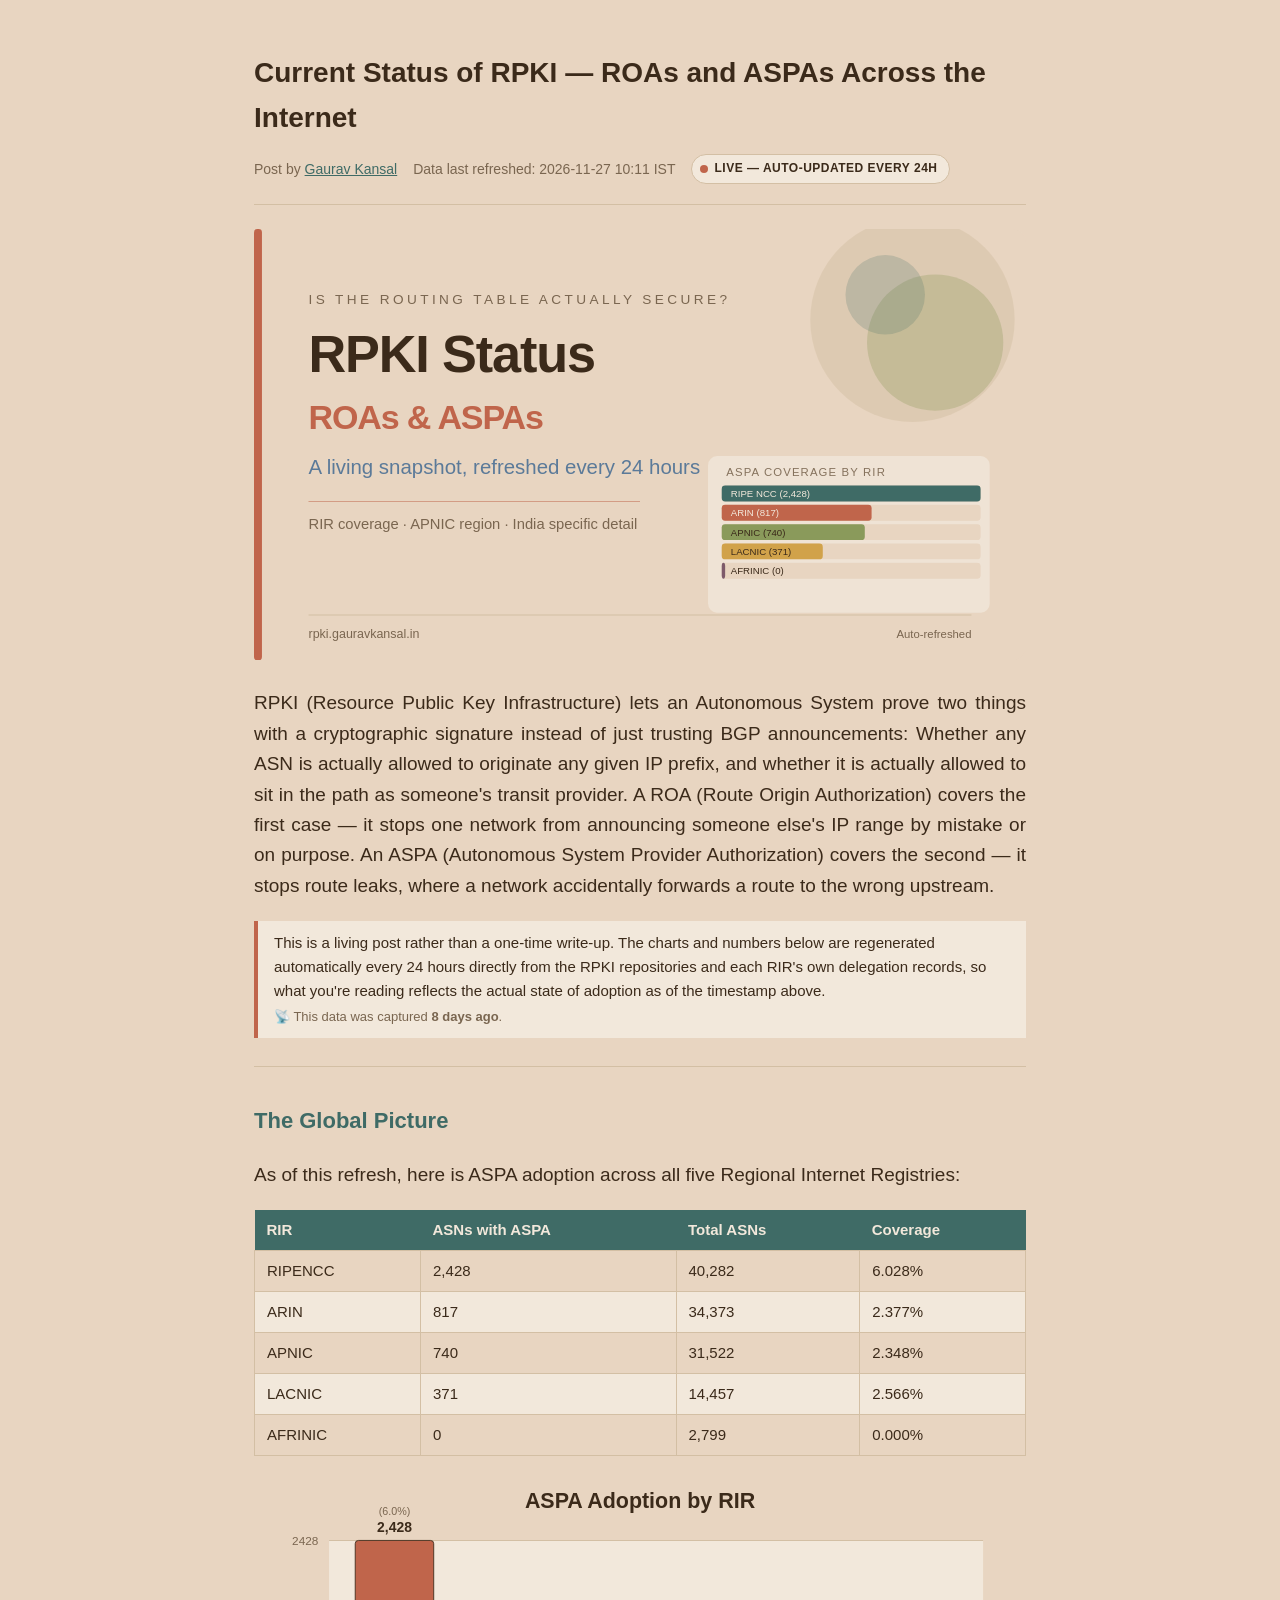
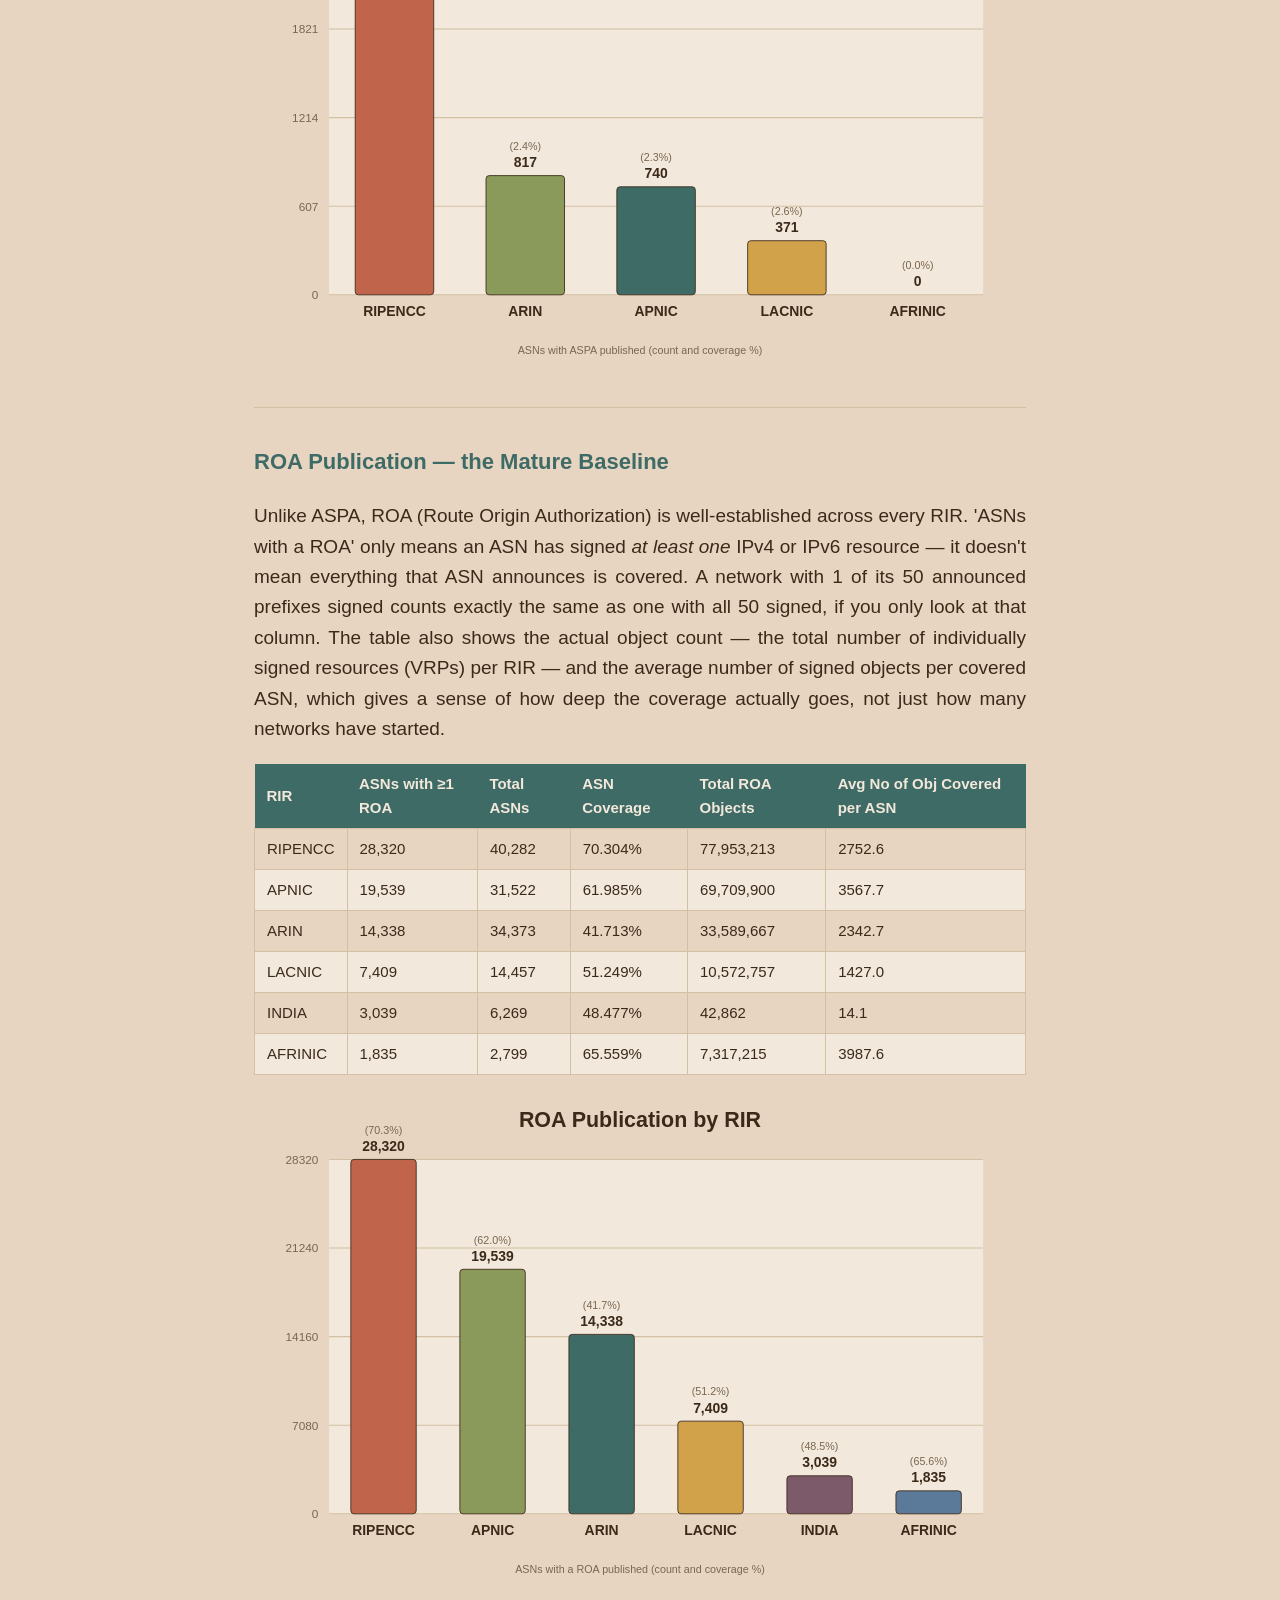
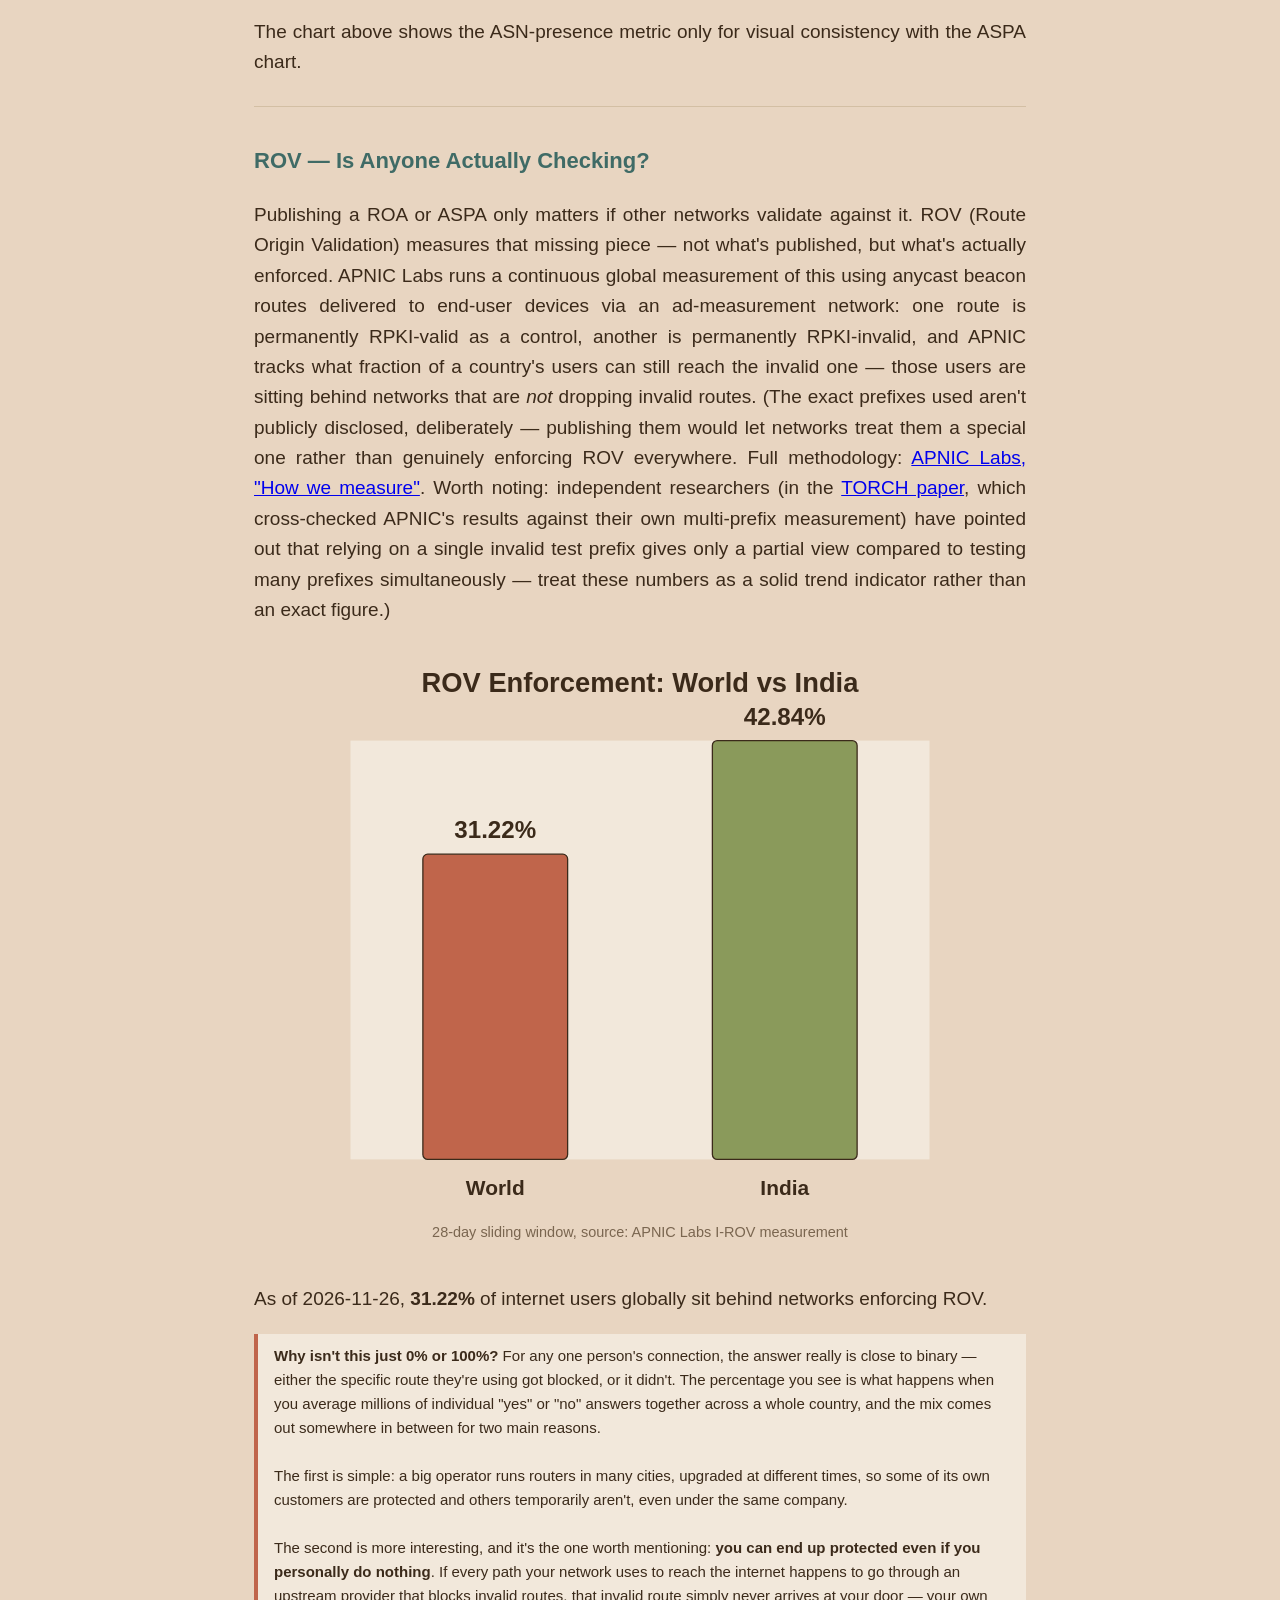
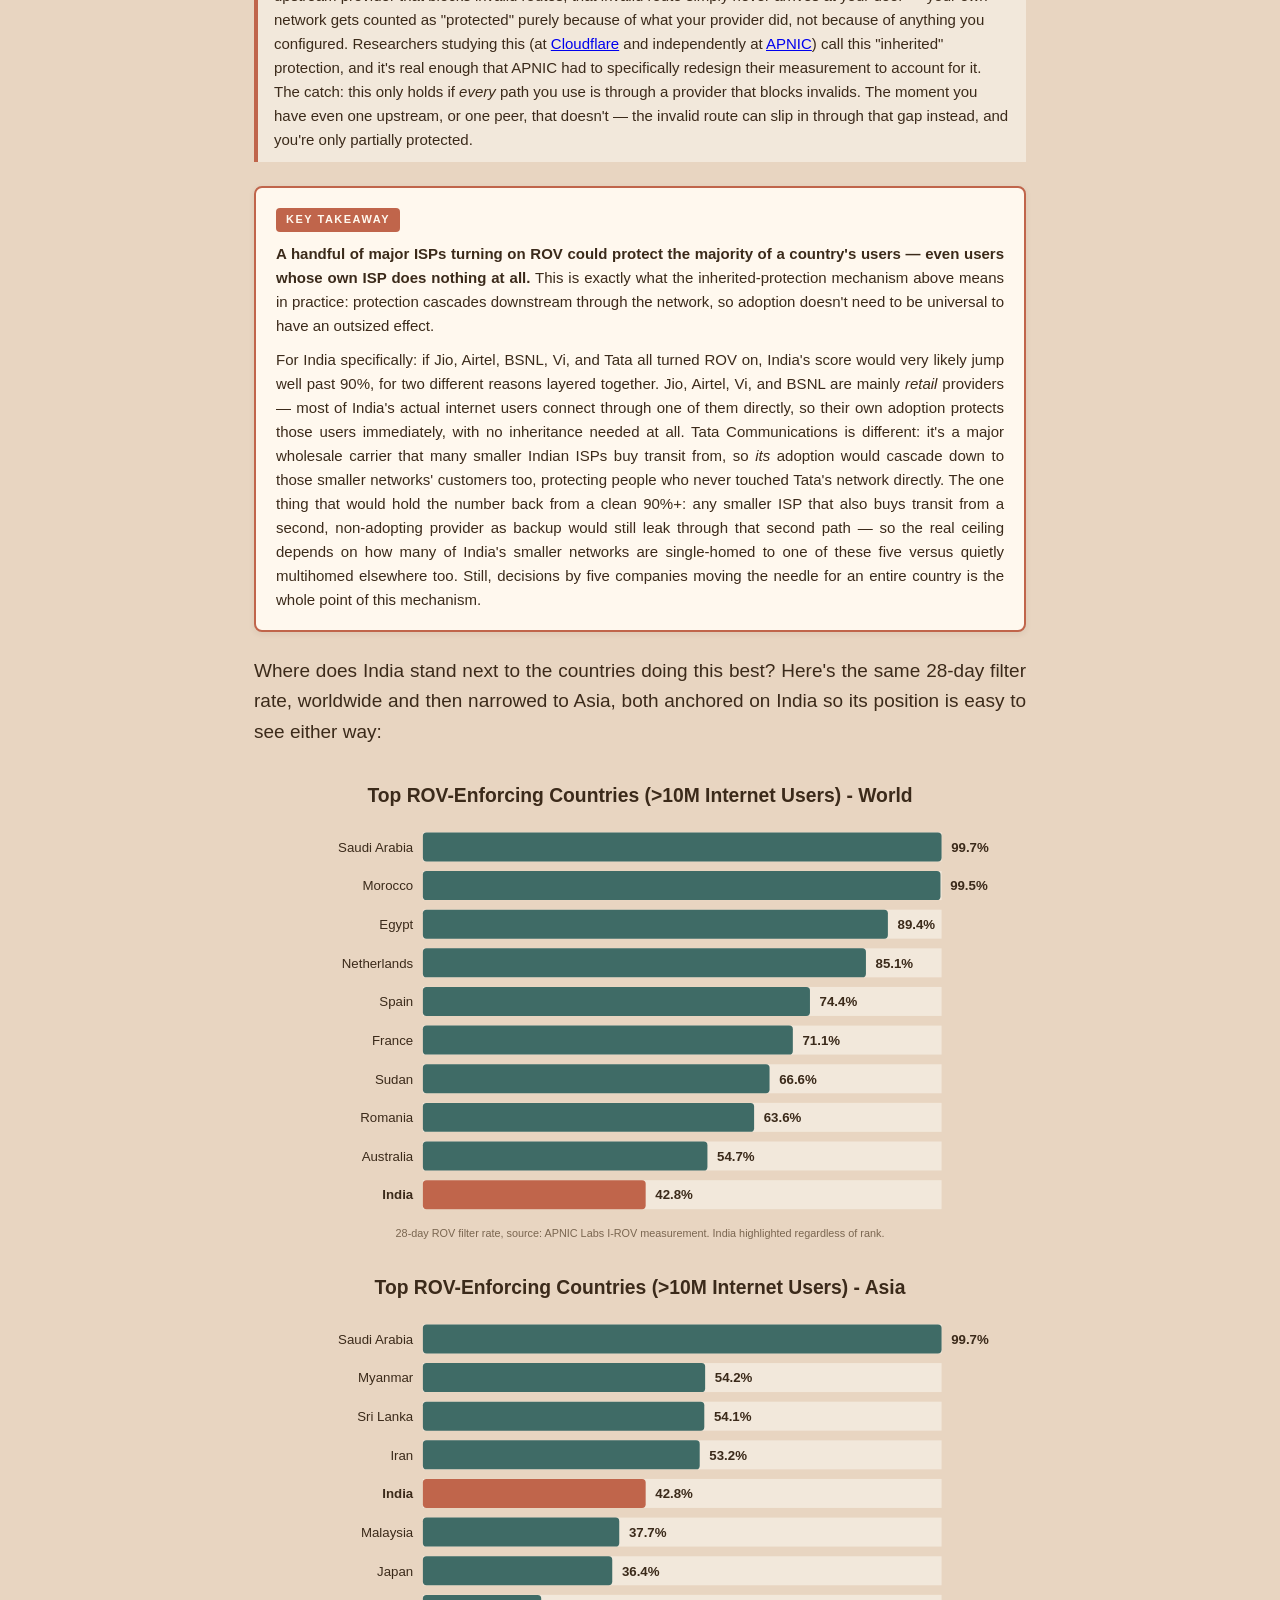
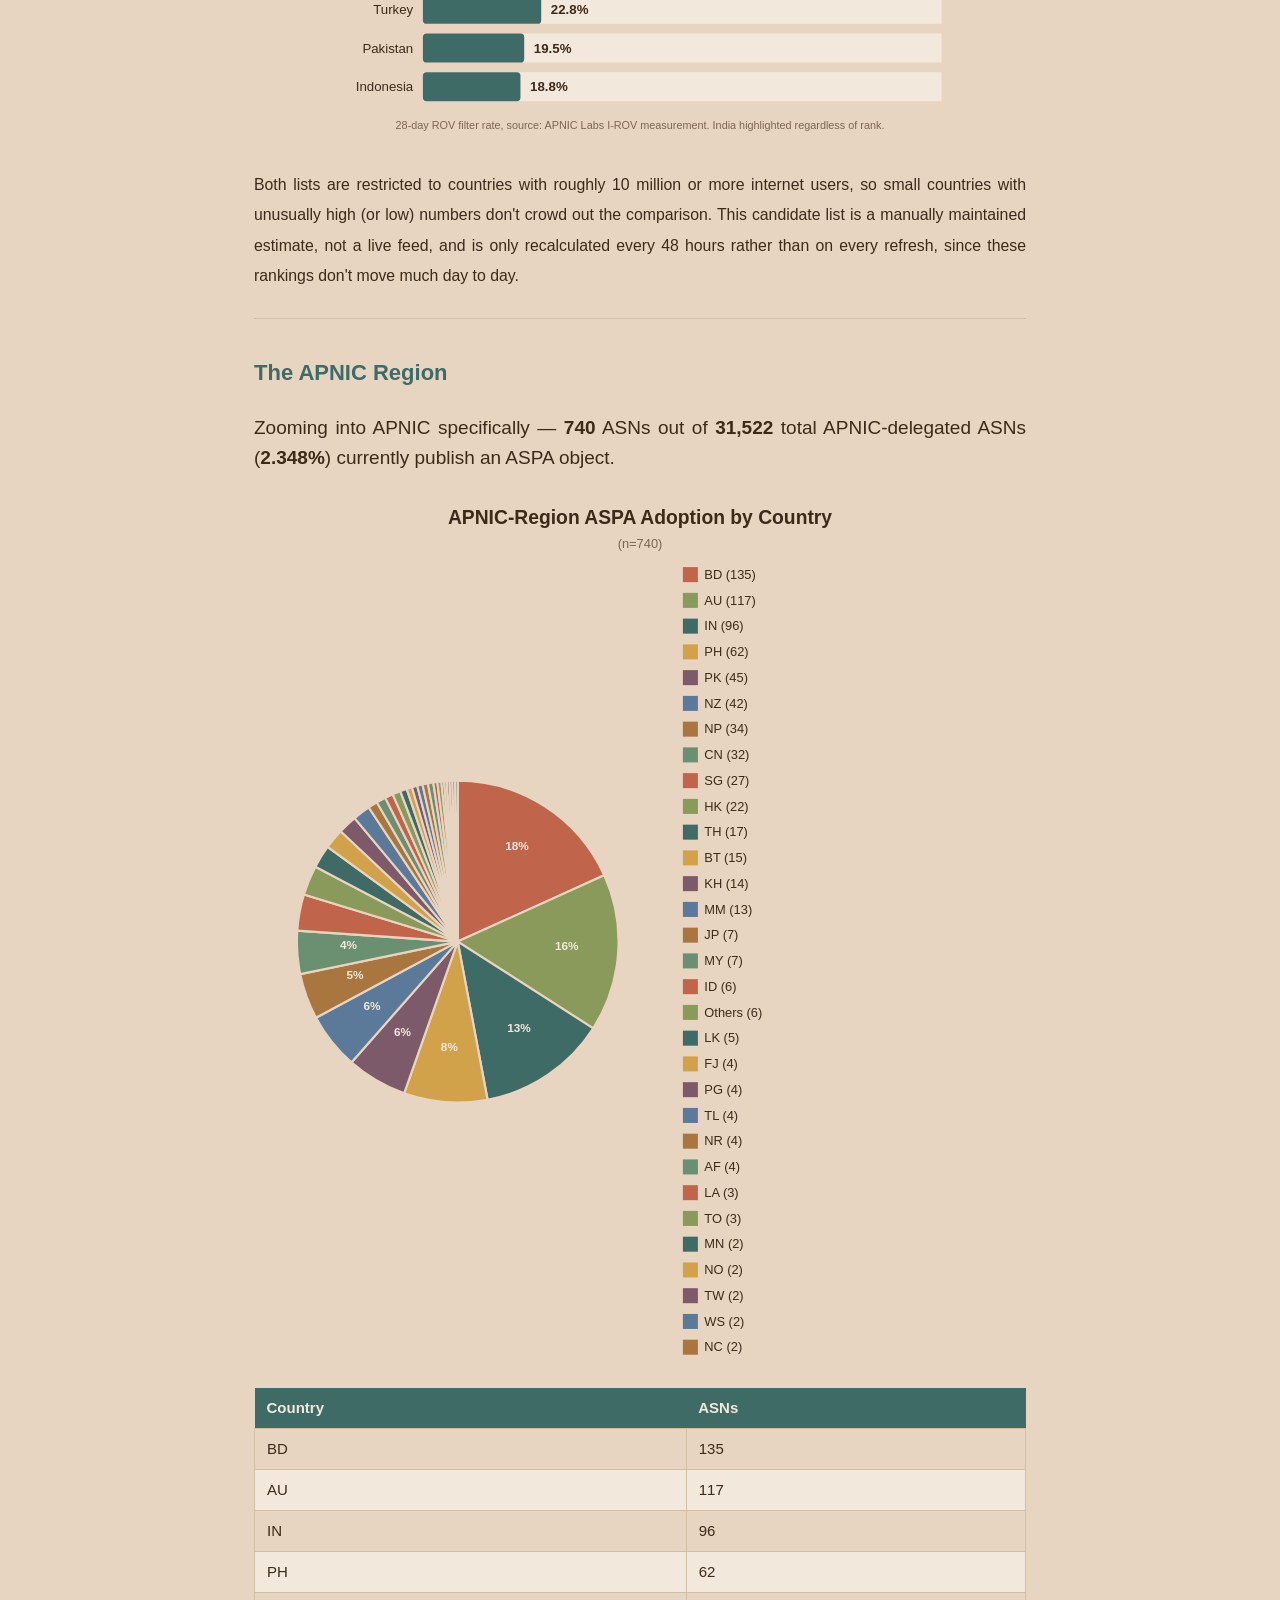
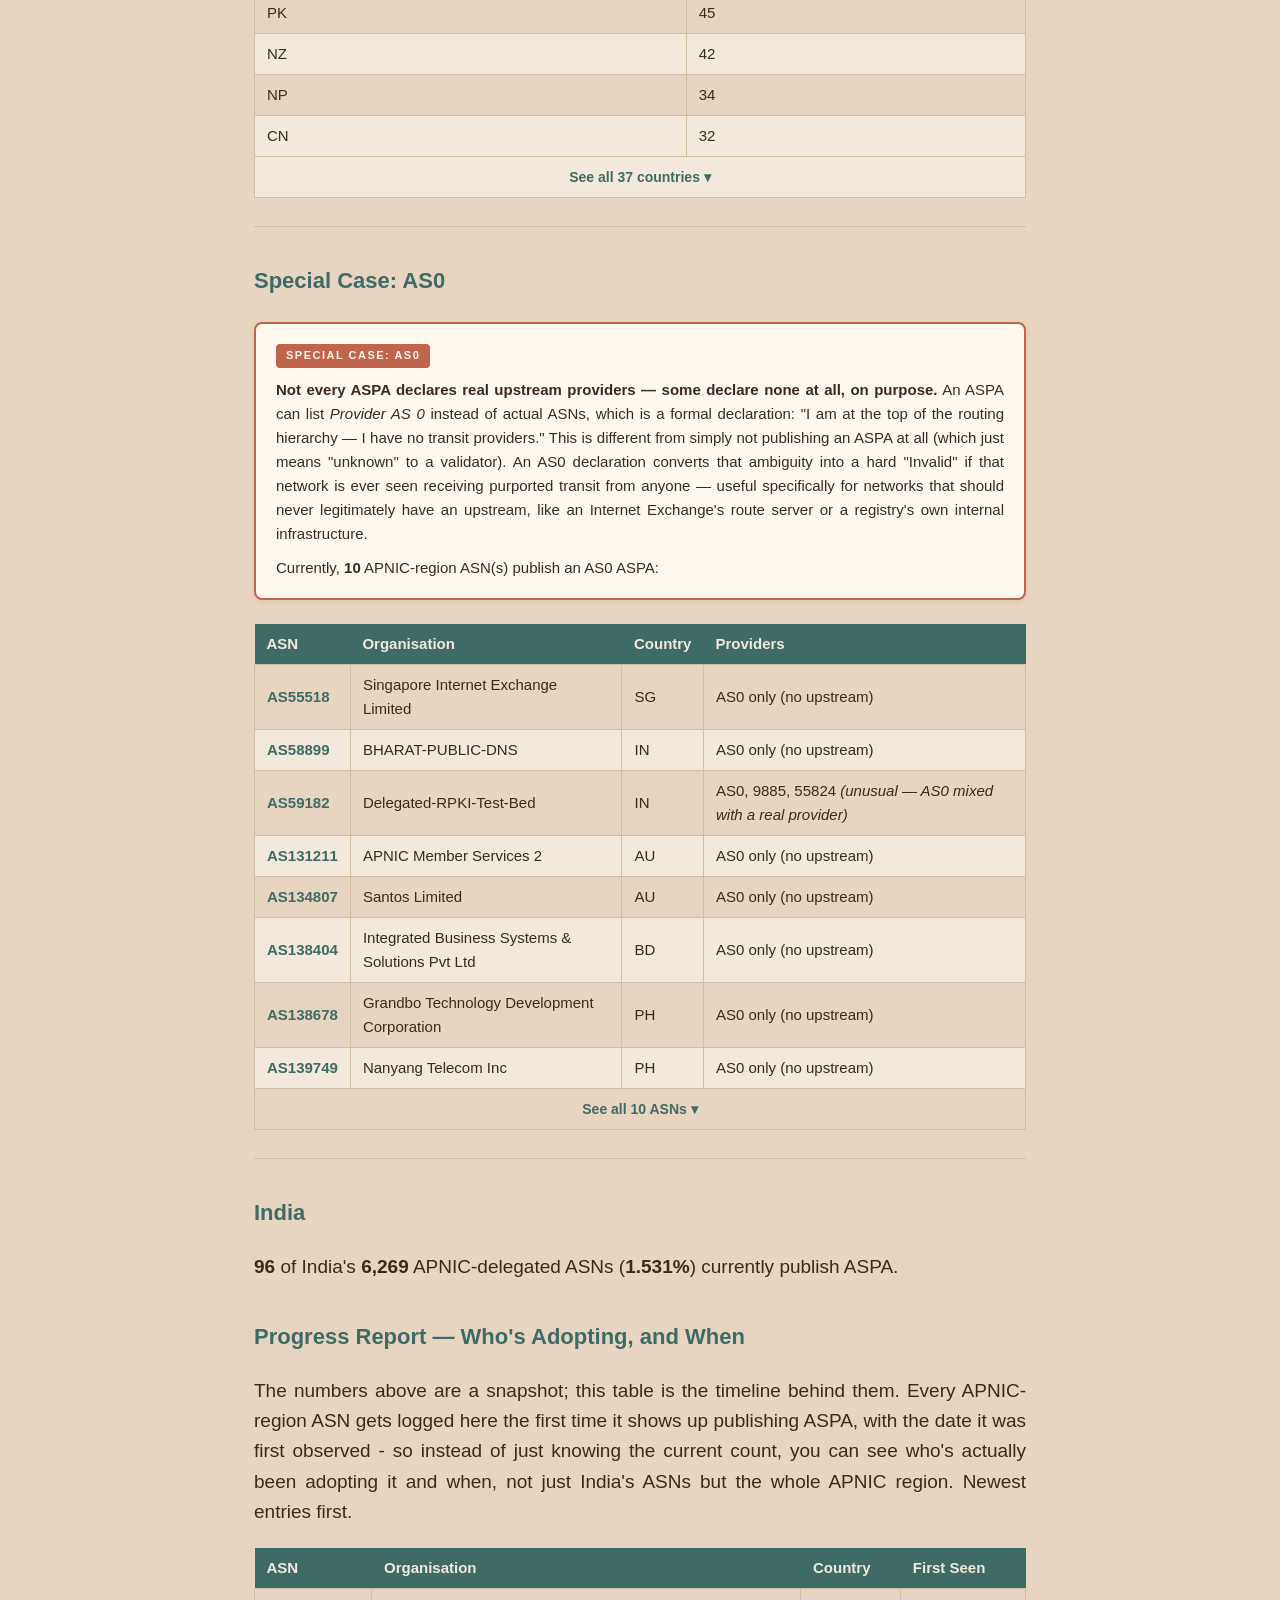
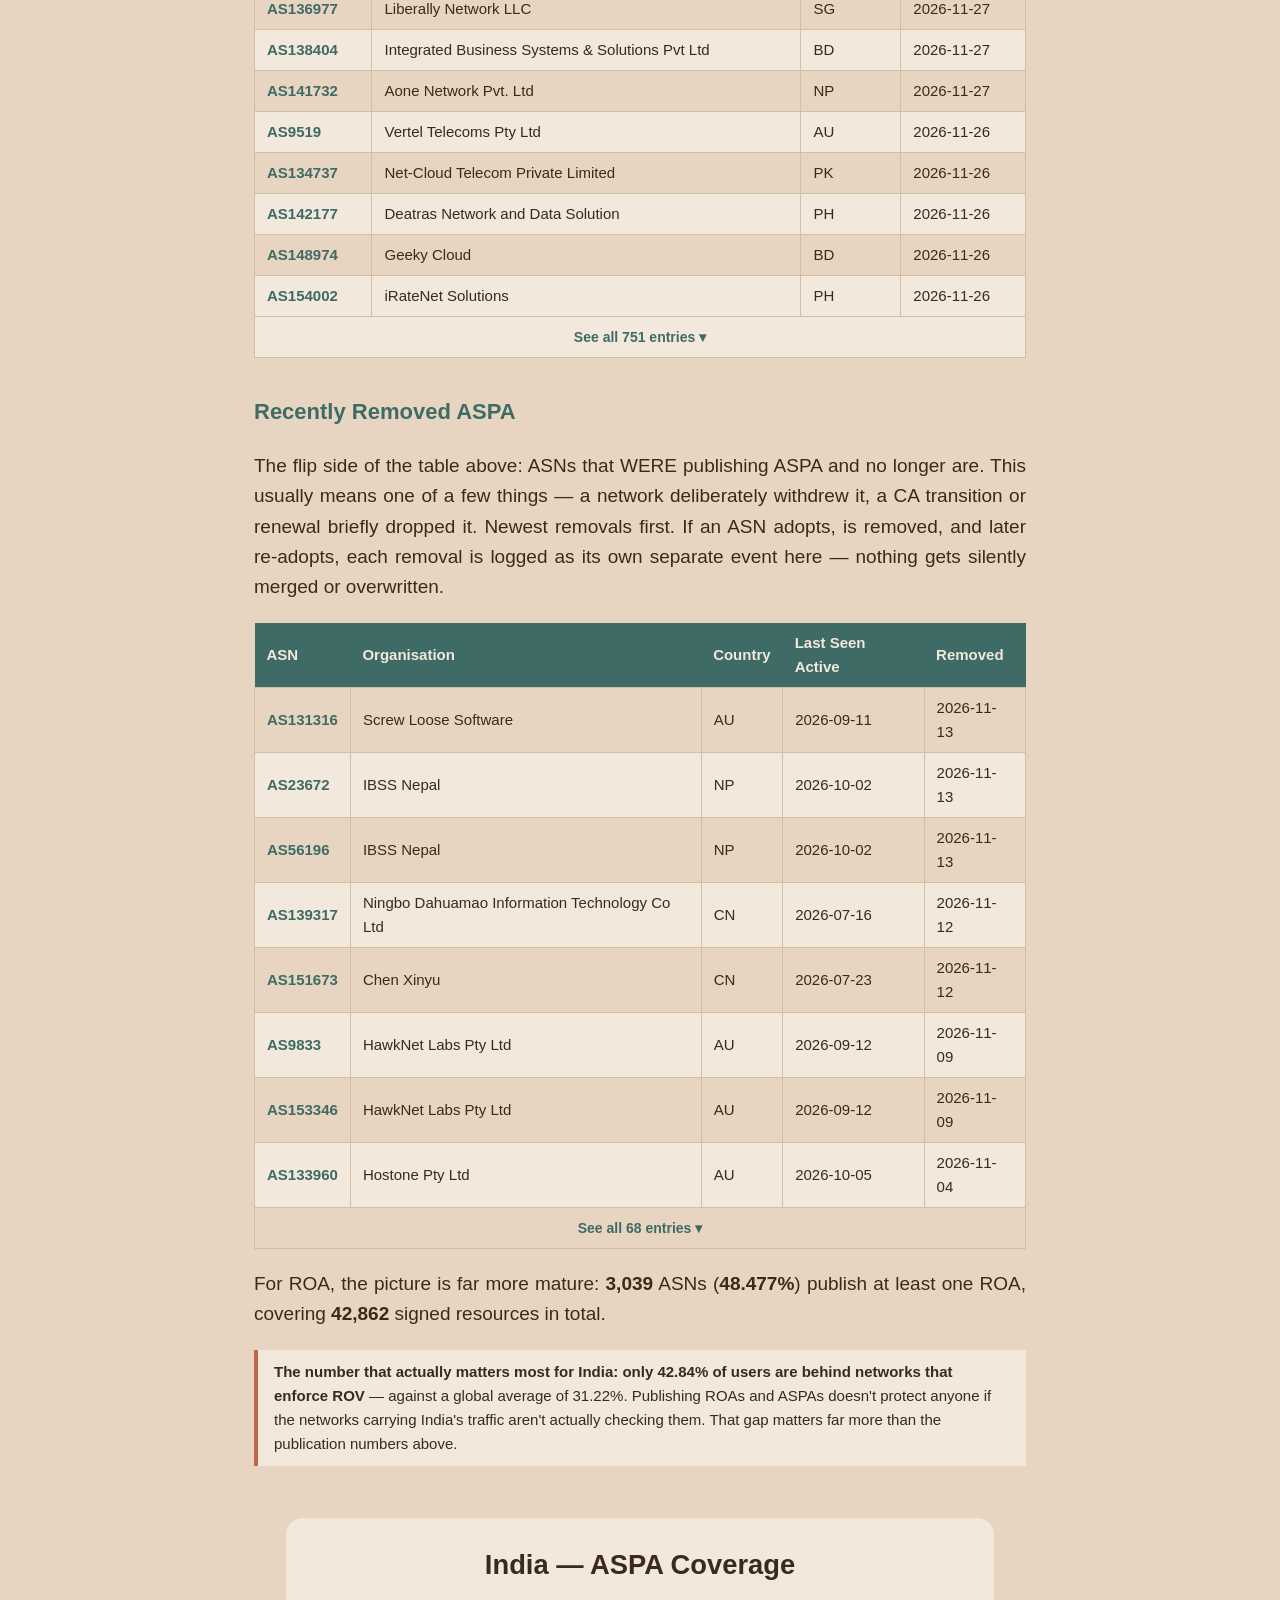
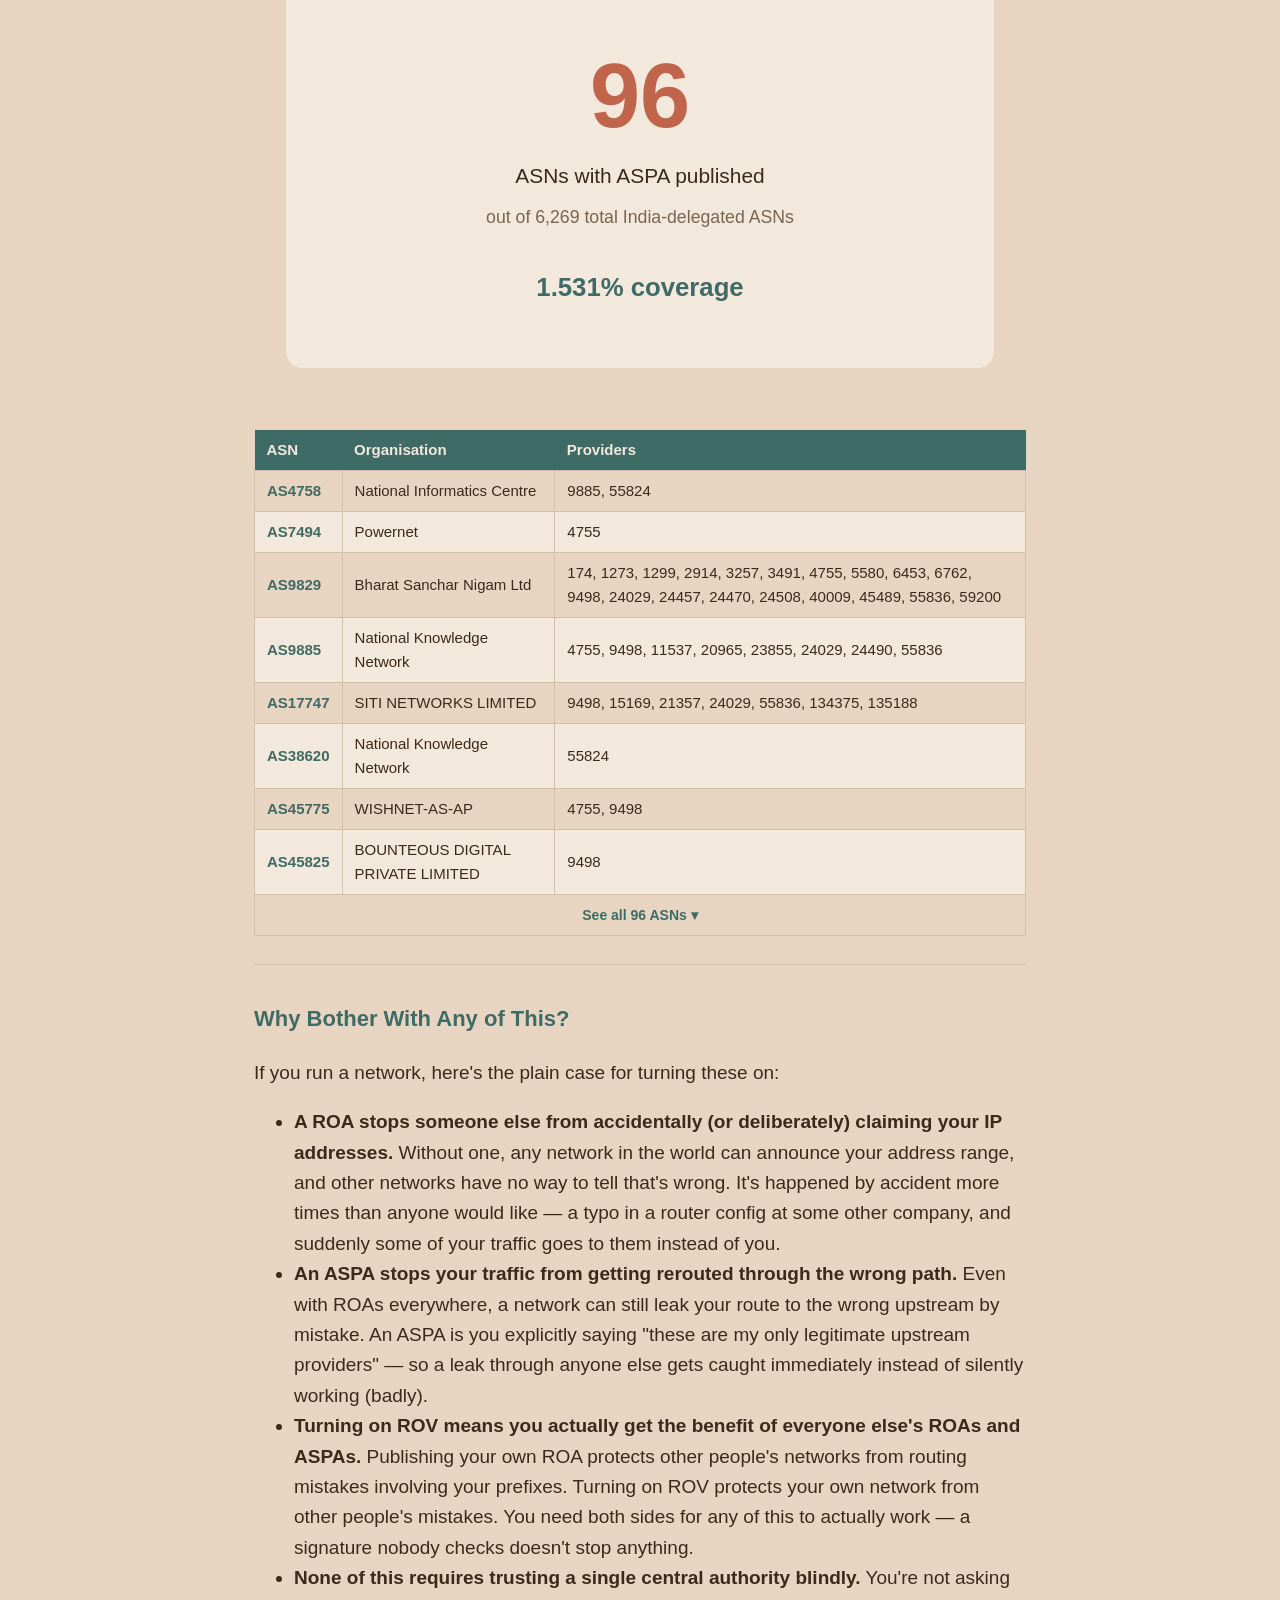
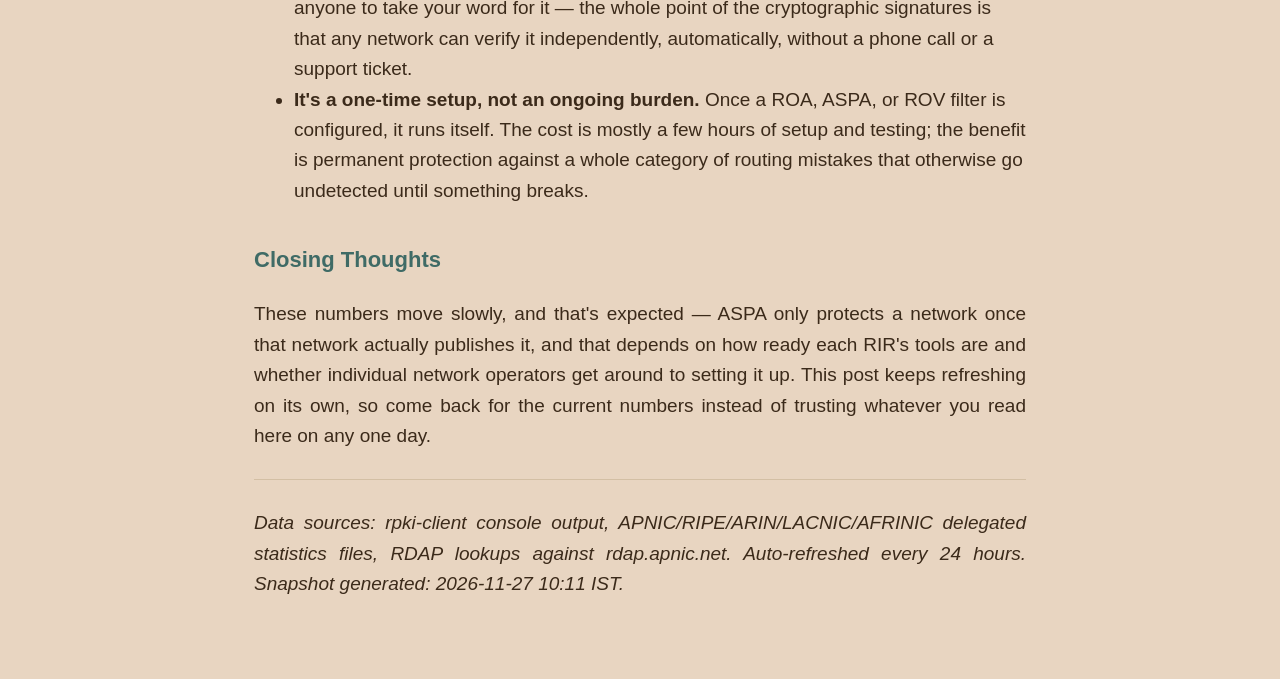
==== RPKI-Live-Stats-standalone.html @ 25ea54f5 "Auto-update RPKI status data - 2026-11-27 11:31 UTC" ====
<!DOCTYPE html>
<html lang="en">
<head>
<!-- Google tag (gtag.js) -->
<script async src="https://www.googletagmanager.com/gtag/js?id=G-V78EBX66N1"></script>
<script>
  window.dataLayer = window.dataLayer || [];
  function gtag(){dataLayer.push(arguments);}
  gtag('js', new Date());
  gtag('config', 'G-V78EBX66N1');
</script>
<!-- Google Tag Manager -->
<script>(function(w,d,s,l,i){w[l]=w[l]||[];w[l].push({'gtm.start':
new Date().getTime(),event:'gtm.js'});var f=d.getElementsByTagName(s)[0],
j=d.createElement(s),dl=l!='dataLayer'?'&l='+l:'';j.async=true;j.src=
'https://www.googletagmanager.com/gtm.js?id='+i+dl;f.parentNode.insertBefore(j,f);
})(window,document,'script','dataLayer','GTM-KKQWN7J6');</script>
<!-- End Google Tag Manager -->
<meta charset="utf-8">
<meta name="viewport" content="width=device-width, initial-scale=1">
<title>Current Status of RPKI — ROAs and ASPAs Across the Internet</title>
<meta property="og:title" content="Current Status of RPKI — ROAs and ASPAs Across the Internet" />
<meta property="og:description" content="Live RPKI stats: ROA/ASPA/ROV adoption across all five RIRs, the APNIC region, and India. Auto-refreshed every 24 hours." />
<meta property="og:image" content="https://rpki.gauravkansal.in/rir_adoption.png" />
<meta property="og:type" content="article" />
<link rel="icon" type="image/svg+xml" href="favicon.svg">
<link rel="alternate icon" type="image/png" href="favicon.png">
<link rel="apple-touch-icon" href="favicon.png">
<link rel="stylesheet" href="standalone.css">
</head>
<body>
<!-- Google Tag Manager (noscript) -->
<noscript><iframe src="https://www.googletagmanager.com/ns.html?id=GTM-KKQWN7J6"
height="0" width="0" style="display:none;visibility:hidden"></iframe></noscript>
<!-- End Google Tag Manager (noscript) -->
<div class="rpki-page">

  <h1>Current Status of RPKI — ROAs and ASPAs Across the Internet</h1>

  <div class="rpki-byline">
    <span>Post by <a href="https://www.gauravkansal.in/index.html" target="_blank" rel="noopener">Gaurav Kansal</a></span>
    <span>Data last refreshed: <!--RPKI:LAST_UPDATED-->2026-11-27 10:11 IST<!--/RPKI:LAST_UPDATED--></span>
    <span class="rpki-live-badge"><span class="rpki-live-dot"></span>LIVE — AUTO-UPDATED EVERY 24H</span>
  </div>

<!--STANDALONE_CONTENT_START-->

<svg viewBox="0 0 680 380" xmlns="http://www.w3.org/2000/svg" role="img">
  <title>Current Status of RPKI — ROAs and ASPAs Across the Internet</title>
  <desc>A warm parchment-themed blog banner showing RPKI adoption status across RIRs, APNIC region, and India.</desc>

  <rect width="680" height="380" fill="#e8d5c1" rx="12"/>
  <rect x="0" y="0" width="7" height="380" fill="#c0654b" rx="3"/>

  <circle cx="580" cy="80"  r="90" fill="#d3bfa4" opacity="0.5"/>
  <circle cx="600" cy="100" r="60" fill="#8a9a5b" opacity="0.3"/>
  <circle cx="556" cy="58"  r="35" fill="#3f6b66" opacity="0.2"/>

  <rect x="400" y="200" width="248" height="138" rx="8" fill="#f2e8db" opacity="0.8"/>

  <text x="48" y="66" font-family="Arial, sans-serif" font-size="12" font-weight="400" fill="#7a6650" letter-spacing="3">
    IS THE ROUTING TABLE ACTUALLY SECURE?
  </text>

  <text x="48" y="126" font-family="Arial, sans-serif" font-size="46" font-weight="700" fill="#3b2a1a" letter-spacing="-1">
    RPKI Status
  </text>
  <text x="48" y="176" font-family="Arial, sans-serif" font-size="30" font-weight="700" fill="#c0654b" letter-spacing="-1">
    ROAs &amp; ASPAs
  </text>

  <text x="48" y="216" font-family="Arial, sans-serif" font-size="18" font-weight="400" fill="#5b7a99">
    A living snapshot, refreshed every 24 hours
  </text>

  <line x1="48" y1="240" x2="340" y2="240" stroke="#c0654b" stroke-width="1" opacity="0.5"/>

  <text x="48" y="264" font-family="Arial, sans-serif" font-size="13" fill="#7a6650">
    RIR coverage · APNIC region · India specific detail
  </text>

  <text x="416" y="218" font-family="Arial, sans-serif" font-size="10" fill="#7a6650" letter-spacing="1" opacity="0.9">
    ASPA COVERAGE BY RIR
  </text>

  <!-- Bars are sorted by actual current ASPA count every run (RANK1 =
       highest), not tied to a fixed RIR identity - this is what lets the
       banner stay correct if rankings ever shift, instead of silently
       going stale like an earlier version did. Widths are sqrt-scaled so
       smaller RIRs stay visible rather than a linear scale flattening
       them to invisible slivers. This is still a decorative summary, not
       the data chart - see rir_adoption.svg below for exact figures.
       Widths are set via JS on load (see hidden data + script right after
       the closing </svg> tag) rather than inline in the width= attribute,
       since HTML comment markers don't work inside attribute values. -->
  <rect x="412" y="226" width="228" height="14" rx="3" fill="#e8d5c1"/>
  <rect id="rpki-rank1-bar" x="412" y="226" width="0" height="14" rx="3" fill="#3f6b66"/>
  <text x="420" y="236" font-family="Arial, sans-serif" font-size="8.5" fill="#f2e8db"><!--RPKI:RANK1_LABEL-->RIPE NCC<!--/RPKI:RANK1_LABEL--> (<!--RPKI:RANK1_COUNT-->2,428<!--/RPKI:RANK1_COUNT-->)</text>

  <rect x="412" y="243" width="228" height="14" rx="3" fill="#e8d5c1"/>
  <rect id="rpki-rank2-bar" x="412" y="243" width="0" height="14" rx="3" fill="#c0654b"/>
  <text x="420" y="253" font-family="Arial, sans-serif" font-size="8.5" fill="#f2e8db"><!--RPKI:RANK2_LABEL-->ARIN<!--/RPKI:RANK2_LABEL--> (<!--RPKI:RANK2_COUNT-->817<!--/RPKI:RANK2_COUNT-->)</text>

  <rect x="412" y="260" width="228" height="14" rx="3" fill="#e8d5c1"/>
  <rect id="rpki-rank3-bar" x="412" y="260" width="0" height="14" rx="3" fill="#8a9a5b"/>
  <text x="420" y="270" font-family="Arial, sans-serif" font-size="8.5" fill="#3b2a1a"><!--RPKI:RANK3_LABEL-->APNIC<!--/RPKI:RANK3_LABEL--> (<!--RPKI:RANK3_COUNT-->740<!--/RPKI:RANK3_COUNT-->)</text>

  <rect x="412" y="277" width="228" height="14" rx="3" fill="#e8d5c1"/>
  <rect id="rpki-rank4-bar" x="412" y="277" width="0" height="14" rx="3" fill="#d1a24a"/>
  <text x="420" y="287" font-family="Arial, sans-serif" font-size="8.5" fill="#3b2a1a"><!--RPKI:RANK4_LABEL-->LACNIC<!--/RPKI:RANK4_LABEL--> (<!--RPKI:RANK4_COUNT-->371<!--/RPKI:RANK4_COUNT-->)</text>

  <rect x="412" y="294" width="228" height="14" rx="3" fill="#e8d5c1"/>
  <rect id="rpki-rank5-bar" x="412" y="294" width="0" height="14" rx="3" fill="#7d5a6a"/>
  <text x="420" y="304" font-family="Arial, sans-serif" font-size="8.5" fill="#3b2a1a"><!--RPKI:RANK5_LABEL-->AFRINIC<!--/RPKI:RANK5_LABEL--> (<!--RPKI:RANK5_COUNT-->0<!--/RPKI:RANK5_COUNT-->)</text>

  <line x1="48" y1="340" x2="632" y2="340" stroke="#d3bfa4" stroke-width="1"/>
  <text x="48" y="360" font-family="Arial, sans-serif" font-size="11" fill="#7a6650">rpki.gauravkansal.in</text>
  <text x="632" y="360" font-family="Arial, sans-serif" font-size="10" fill="#7a6650" text-anchor="end">Auto-refreshed</text>
</svg>

<div style="display:none">
  <span id="rpki-rank1-width"><!--RPKI:RANK1_WIDTH-->228<!--/RPKI:RANK1_WIDTH--></span>
  <span id="rpki-rank2-width"><!--RPKI:RANK2_WIDTH-->132<!--/RPKI:RANK2_WIDTH--></span>
  <span id="rpki-rank3-width"><!--RPKI:RANK3_WIDTH-->126<!--/RPKI:RANK3_WIDTH--></span>
  <span id="rpki-rank4-width"><!--RPKI:RANK4_WIDTH-->89<!--/RPKI:RANK4_WIDTH--></span>
  <span id="rpki-rank5-width"><!--RPKI:RANK5_WIDTH-->3<!--/RPKI:RANK5_WIDTH--></span>
</div>
<script>
// SVG attribute values can't contain HTML comment markers (they'd render
// as literal text, breaking the attribute) - so the actual widths live in
// hidden text nodes above instead, and get applied here on load.
(function() {
  for (var i = 1; i <= 5; i++) {
    var widthEl = document.getElementById('rpki-rank' + i + '-width');
    var barEl = document.getElementById('rpki-rank' + i + '-bar');
    if (widthEl && barEl) {
      barEl.setAttribute('width', widthEl.textContent.trim());
    }
  }
})();
</script>

<p align="justify">
RPKI (Resource Public Key Infrastructure) lets an Autonomous System prove two things
with a cryptographic signature instead of just trusting BGP announcements: Whether any ASN is
actually allowed to originate any given IP prefix, and whether it is actually allowed to sit
in the path as someone's transit provider. A ROA (Route Origin Authorization) covers the
first case — it stops one network from announcing someone else's IP range by mistake or
on purpose. An ASPA (Autonomous System Provider Authorization) covers the second — it
stops route leaks, where a network accidentally forwards a route to the wrong upstream.
</p>

<div class="rpki-refresh-note">
This is a living post rather than a one-time write-up. The charts and numbers below are
regenerated automatically every 24 hours directly from the RPKI repositories and each RIR's
own delegation records, so what you're reading reflects the actual state of adoption as of
the timestamp above.
<div class="rpki-freshness">📡 This data was captured
<strong id="rpki-live-age"><!--RPKI:DATA_AGE_HOURS-->1.3 hours<!--/RPKI:DATA_AGE_HOURS--> ago (at last check)</strong>.
<span id="rpki-epoch-data" style="display:none"><!--RPKI:RPKI_EPOCH_MS-->1795754466000<!--/RPKI:RPKI_EPOCH_MS--></span>
</div>
<script>
(function() {
  var ageEl = document.getElementById('rpki-live-age');
  var epochEl = document.getElementById('rpki-epoch-data');
  if (!ageEl || !epochEl) return;
  function fmt(ms) {
    var s = Math.floor(ms / 1000);
    if (s < 60) return s + ' second' + (s === 1 ? '' : 's') + ' ago';
    var m = Math.floor(s / 60);
    if (m < 60) return m + ' minute' + (m === 1 ? '' : 's') + ' ago';
    var h = Math.floor(m / 60);
    if (h < 48) return h + ' hour' + (h === 1 ? '' : 's') + ' ago';
    var d = Math.floor(h / 24);
    return d + ' day' + (d === 1 ? '' : 's') + ' ago';
  }
  function update() {
    var epochMs = parseInt(epochEl.textContent.trim(), 10);
    if (!epochMs) return;
    ageEl.textContent = fmt(Date.now() - epochMs);
  }
  update();
  setInterval(update, 60000); // keeps ticking forward if the tab stays open
})();
</script>
</div>

<hr/>

<h3>The Global Picture</h3>

<p>As of this refresh, here is ASPA adoption across all five Regional Internet Registries:</p>

<table class="rpki-table">
  <thead>
    <tr><th>RIR</th><th>ASNs with ASPA</th><th>Total ASNs</th><th>Coverage</th></tr>
  </thead>
  <tbody>
    <!--RPKI:RIR_TABLE_ROWS-->    <tr><td>RIPENCC</td><td>2,428</td><td>40,282</td><td>6.028%</td></tr>
    <tr><td>ARIN</td><td>817</td><td>34,373</td><td>2.377%</td></tr>
    <tr><td>APNIC</td><td>740</td><td>31,522</td><td>2.348%</td></tr>
    <tr><td>LACNIC</td><td>371</td><td>14,457</td><td>2.566%</td></tr>
    <tr><td>AFRINIC</td><td>0</td><td>2,799</td><td>0.000%</td></tr><!--/RPKI:RIR_TABLE_ROWS-->
  </tbody>
</table>

<img src="rir_adoption.svg" alt="ASPA adoption by RIR" style="max-width:100%;">

<hr/>

<h3>ROA Publication — the Mature Baseline</h3>

<p>
Unlike ASPA, ROA (Route Origin Authorization) is well-established across every RIR. 'ASNs with a ROA' only means an
ASN has signed <em>at least one</em> IPv4 or IPv6 resource — it doesn't mean everything
that ASN announces is covered. A network with 1 of its 50 announced prefixes signed counts
exactly the same as one with all 50 signed, if you only look at that column. The table
also shows the actual object count — the total number of individually signed resources
(VRPs) per RIR — and the average number of signed objects per covered ASN, which gives a
sense of how deep the coverage actually goes, not just how many networks have started.
</p>

<table class="rpki-table">
  <thead>
    <tr><th>RIR</th><th>ASNs with ≥1 ROA</th><th>Total ASNs</th><th>ASN Coverage</th><th>Total ROA Objects</th><th>Avg No of Obj Covered per ASN</th></tr>
  </thead>
  <tbody>
    <!--RPKI:ROA_TABLE_ROWS-->    <tr><td>RIPENCC</td><td>28,320</td><td>40,282</td><td>70.304%</td><td>77,953,213</td><td>2752.6</td></tr>
    <tr><td>APNIC</td><td>19,539</td><td>31,522</td><td>61.985%</td><td>69,709,900</td><td>3567.7</td></tr>
    <tr><td>ARIN</td><td>14,338</td><td>34,373</td><td>41.713%</td><td>33,589,667</td><td>2342.7</td></tr>
    <tr><td>LACNIC</td><td>7,409</td><td>14,457</td><td>51.249%</td><td>10,572,757</td><td>1427.0</td></tr>
    <tr><td>INDIA</td><td>3,039</td><td>6,269</td><td>48.477%</td><td>42,862</td><td>14.1</td></tr>
    <tr><td>AFRINIC</td><td>1,835</td><td>2,799</td><td>65.559%</td><td>7,317,215</td><td>3987.6</td></tr><!--/RPKI:ROA_TABLE_ROWS-->
  </tbody>
</table>

<img src="roa_adoption.svg" alt="ROA publication by RIR" style="max-width:100%;">

<p>
The chart above shows the ASN-presence metric only for visual consistency with the ASPA
chart.
</p>

<hr/>

<h3>ROV — Is Anyone Actually Checking?</h3>

<p>
Publishing a ROA or ASPA only matters if other networks validate against
it. ROV (Route Origin Validation) measures that missing piece — not what's published,
but what's actually enforced. APNIC Labs runs a continuous global measurement of this using
anycast beacon routes delivered to end-user devices via an ad-measurement network: one route
is permanently RPKI-valid as a control, another is permanently RPKI-invalid, and APNIC tracks
what fraction of a country's users can still reach the invalid one — those users are sitting
behind networks that are <em>not</em> dropping invalid routes. (The exact prefixes used aren't
publicly disclosed, deliberately — publishing them would let networks treat them a special one
rather than genuinely enforcing ROV everywhere. Full methodology:
<a href="https://blog.apnic.net/2023/11/09/how-we-measure-rpki-roa-signing-and-route-origination-validation/" target="_blank" rel="noopener">APNIC Labs, "How we measure"</a>.
Worth noting: independent researchers (in the
<a href="https://arxiv.org/pdf/2603.29207" target="_blank" rel="noopener">TORCH paper</a>,
which cross-checked APNIC's results against their own multi-prefix measurement) have
pointed out that relying on a single invalid test prefix gives only a partial view
compared to testing many prefixes simultaneously — treat
these numbers as a solid trend indicator rather than an exact figure.)
</p>

<img src="rov_comparison.svg" alt="ROV enforcement rate: World vs India" style="max-width:100%;">

<p>
As of <!--RPKI:ROV_DATE-->2026-11-26<!--/RPKI:ROV_DATE-->, <strong><!--RPKI:ROV_WORLD_RATE-->31.22<!--/RPKI:ROV_WORLD_RATE-->%</strong> of internet users globally sit
behind networks enforcing ROV.
</p>

<div class="rpki-refresh-note">
<strong>Why isn't this just 0% or 100%?</strong> For any one person's connection, the answer
really is close to binary — either the specific route they're using got blocked, or it
didn't. The percentage you see is what happens when you average millions of individual
"yes" or "no" answers together across a whole country, and the mix comes out somewhere
in between for two main reasons.
<br/><br/>
The first is simple: a big operator runs routers in many cities, upgraded at different
times, so some of its own customers are protected and others temporarily aren't, even
under the same company.
<br/><br/>
The second is more interesting, and it's the one worth mentioning: <strong>you can end
up protected even if you personally do nothing</strong>. If every path your network uses
to reach the internet happens to go through an upstream provider that blocks invalid
routes, that invalid route simply never arrives at your door — your own network gets
counted as "protected" purely because of what your provider did, not because of anything
you configured. Researchers studying this (at
<a href="https://blog.cloudflare.com/rpki-updates-data/" target="_blank" rel="noopener">Cloudflare</a>
and independently at <a href="https://www.potaroo.net/ispcol/2021-03/rov.html" target="_blank" rel="noopener">APNIC</a>)
call this "inherited" protection, and it's real enough that APNIC had to specifically
redesign their measurement to account for it. The catch: this only holds if <em>every</em>
path you use is through a provider that blocks invalids. The moment you have even one
upstream, or one peer, that doesn't — the invalid route can slip in through that gap
instead, and you're only partially protected.
</div>

<div class="rpki-highlight-box">
<div class="rpki-highlight-label">KEY TAKEAWAY</div>
<p style="margin:0 0 10px 0;">
<strong>A handful of major ISPs turning on ROV could protect the majority of a country's
users — even users whose own ISP does nothing at all.</strong> This is exactly what the
inherited-protection mechanism above means in practice: protection cascades downstream
through the network, so adoption doesn't need to be universal to have an outsized effect.
</p>
<p style="margin:0;">
For India specifically: if Jio, Airtel, BSNL, Vi, and Tata all turned ROV on, India's
score would very likely jump well past 90%, for two different reasons layered together.
Jio, Airtel, Vi, and BSNL are mainly <em>retail</em> providers — most of India's actual
internet users connect through one of them directly, so their own adoption protects those
users immediately, with no inheritance needed at all. Tata Communications is different:
it's a major wholesale carrier that many smaller Indian ISPs buy transit from, so
<em>its</em> adoption would cascade down to those smaller networks' customers too,
protecting people who never touched Tata's network directly. The one thing that would
hold the number back from a clean 90%+: any smaller ISP that also buys transit from a
second, non-adopting provider as backup would still leak through that second path — so
the real ceiling depends on how many of India's smaller networks are single-homed to one
of these five versus quietly multihomed elsewhere too. Still, decisions by five
companies moving the needle for an entire country is the whole point of this mechanism.
</p>
</div>

<p>Where does India stand next to the countries doing this best? Here's the same 28-day
filter rate, worldwide and then narrowed to Asia, both anchored on India so its position
is easy to see either way:</p>

<img src="rov_top_global.svg" alt="Top ROV-enforcing countries worldwide, with India" style="max-width:100%;">

<img src="rov_top_asia.svg" alt="Top ROV-enforcing countries in Asia, with India" style="max-width:100%;">


<p><small>
Both lists are restricted to countries with roughly 10 million or more internet users, so
small countries with unusually high (or low) numbers don't crowd out the comparison. This
candidate list is a manually maintained estimate, not a live feed, and is only
recalculated every 48 hours rather than on every refresh, since these rankings don't move
much day to day.
</small></p>

<hr/>

<h3>The APNIC Region</h3>

<p>
Zooming into APNIC specifically — <strong><!--RPKI:APNIC_ASPA_COUNT-->740<!--/RPKI:APNIC_ASPA_COUNT--></strong> ASNs out of
<strong><!--RPKI:APNIC_TOTAL_ASNS-->31,522<!--/RPKI:APNIC_TOTAL_ASNS--></strong> total APNIC-delegated ASNs
(<strong><!--RPKI:APNIC_COVERAGE_PCT-->2.348<!--/RPKI:APNIC_COVERAGE_PCT-->%</strong>) currently publish an ASPA object.
</p>

<img src="apnic_country_pie.svg" alt="APNIC ASPA adoption by country" style="max-width:100%;">

<table class="rpki-table">
  <thead>
    <tr><th>Country</th><th>ASNs</th></tr>
  </thead>
  <tbody>
    <!--RPKI:APNIC_COUNTRY_TABLE_ROWS-->    <tr><td>BD</td><td>135</td></tr>
    <tr><td>AU</td><td>117</td></tr>
    <tr><td>IN</td><td>96</td></tr>
    <tr><td>PH</td><td>62</td></tr>
    <tr><td>PK</td><td>45</td></tr>
    <tr><td>NZ</td><td>42</td></tr>
    <tr><td>NP</td><td>34</td></tr>
    <tr><td>CN</td><td>32</td></tr>
    <tr class="rpki-hidden-row" data-table="apnic-country" style="display:none;"><td>SG</td><td>27</td></tr>
    <tr class="rpki-hidden-row" data-table="apnic-country" style="display:none;"><td>HK</td><td>22</td></tr>
    <tr class="rpki-hidden-row" data-table="apnic-country" style="display:none;"><td>TH</td><td>17</td></tr>
    <tr class="rpki-hidden-row" data-table="apnic-country" style="display:none;"><td>BT</td><td>15</td></tr>
    <tr class="rpki-hidden-row" data-table="apnic-country" style="display:none;"><td>KH</td><td>14</td></tr>
    <tr class="rpki-hidden-row" data-table="apnic-country" style="display:none;"><td>MM</td><td>13</td></tr>
    <tr class="rpki-hidden-row" data-table="apnic-country" style="display:none;"><td>JP</td><td>7</td></tr>
    <tr class="rpki-hidden-row" data-table="apnic-country" style="display:none;"><td>MY</td><td>7</td></tr>
    <tr class="rpki-hidden-row" data-table="apnic-country" style="display:none;"><td>ID</td><td>6</td></tr>
    <tr class="rpki-hidden-row" data-table="apnic-country" style="display:none;"><td>LK</td><td>5</td></tr>
    <tr class="rpki-hidden-row" data-table="apnic-country" style="display:none;"><td>FJ</td><td>4</td></tr>
    <tr class="rpki-hidden-row" data-table="apnic-country" style="display:none;"><td>PG</td><td>4</td></tr>
    <tr class="rpki-hidden-row" data-table="apnic-country" style="display:none;"><td>TL</td><td>4</td></tr>
    <tr class="rpki-hidden-row" data-table="apnic-country" style="display:none;"><td>NR</td><td>4</td></tr>
    <tr class="rpki-hidden-row" data-table="apnic-country" style="display:none;"><td>AF</td><td>4</td></tr>
    <tr class="rpki-hidden-row" data-table="apnic-country" style="display:none;"><td>LA</td><td>3</td></tr>
    <tr class="rpki-hidden-row" data-table="apnic-country" style="display:none;"><td>TO</td><td>3</td></tr>
    <tr class="rpki-hidden-row" data-table="apnic-country" style="display:none;"><td>MN</td><td>2</td></tr>
    <tr class="rpki-hidden-row" data-table="apnic-country" style="display:none;"><td>NO</td><td>2</td></tr>
    <tr class="rpki-hidden-row" data-table="apnic-country" style="display:none;"><td>TW</td><td>2</td></tr>
    <tr class="rpki-hidden-row" data-table="apnic-country" style="display:none;"><td>WS</td><td>2</td></tr>
    <tr class="rpki-hidden-row" data-table="apnic-country" style="display:none;"><td>NC</td><td>2</td></tr>
    <tr class="rpki-hidden-row" data-table="apnic-country" style="display:none;"><td>US</td><td>2</td></tr>
    <tr class="rpki-hidden-row" data-table="apnic-country" style="display:none;"><td>CA</td><td>1</td></tr>
    <tr class="rpki-hidden-row" data-table="apnic-country" style="display:none;"><td>VU</td><td>1</td></tr>
    <tr class="rpki-hidden-row" data-table="apnic-country" style="display:none;"><td>DK</td><td>1</td></tr>
    <tr class="rpki-hidden-row" data-table="apnic-country" style="display:none;"><td>CK</td><td>1</td></tr>
    <tr class="rpki-hidden-row" data-table="apnic-country" style="display:none;"><td>GU</td><td>1</td></tr>
    <tr class="rpki-hidden-row" data-table="apnic-country" style="display:none;"><td>KR</td><td>1</td></tr>
    <tr><td colspan="2" style="text-align:center;"><a href="#" class="rpki-toggle-link" id="apnic-country-toggle-link" data-expanded="false" data-label-collapsed="See all 37 countries &#9662;" data-label-expanded="Show fewer &#9652;" onclick="rpkiToggleTable('apnic-country'); return false;">See all 37 countries &#9662;</a></td></tr><!--/RPKI:APNIC_COUNTRY_TABLE_ROWS-->
  </tbody>
</table>

<hr/>

<h3>Special Case: AS0</h3>

<div class="rpki-highlight-box">
<div class="rpki-highlight-label">SPECIAL CASE: AS0</div>
<p style="margin:0 0 10px 0;">
<strong>Not every ASPA declares real upstream providers — some declare none at all, on
purpose.</strong> An ASPA can list <em>Provider AS 0</em> instead of actual ASNs, which is
a formal declaration: "I am at the top of the routing hierarchy — I have no transit
providers." This is different from simply not publishing an ASPA at all (which just means
"unknown" to a validator). An AS0 declaration converts that ambiguity into a hard "Invalid"
if that network is ever seen receiving purported transit from anyone — useful specifically
for networks that should never legitimately have an upstream, like an Internet Exchange's
route server or a registry's own internal infrastructure.
</p>
<p style="margin:0;">
Currently, <strong><!--RPKI:AS0_COUNT-->10<!--/RPKI:AS0_COUNT--></strong> APNIC-region ASN(s) publish an AS0 ASPA:
</p>
</div>

<table class="rpki-table">
  <thead>
    <tr><th>ASN</th><th>Organisation</th><th>Country</th><th>Providers</th></tr>
  </thead>
  <tbody>
    <!--RPKI:AS0_USERS_TABLE_ROWS-->    <tr><td><a href="https://wq.apnic.net/static/search.html?query=55518" target="_blank" rel="noopener">AS55518</a></td><td>Singapore Internet Exchange Limited</td><td>SG</td><td>AS0 only (no upstream)</td></tr>
    <tr><td><a href="https://wq.apnic.net/static/search.html?query=58899" target="_blank" rel="noopener">AS58899</a></td><td>BHARAT-PUBLIC-DNS</td><td>IN</td><td>AS0 only (no upstream)</td></tr>
    <tr><td><a href="https://wq.apnic.net/static/search.html?query=59182" target="_blank" rel="noopener">AS59182</a></td><td>Delegated-RPKI-Test-Bed</td><td>IN</td><td>AS0, 9885, 55824 <em>(unusual — AS0 mixed with a real provider)</em></td></tr>
    <tr><td><a href="https://wq.apnic.net/static/search.html?query=131211" target="_blank" rel="noopener">AS131211</a></td><td>APNIC Member Services 2</td><td>AU</td><td>AS0 only (no upstream)</td></tr>
    <tr><td><a href="https://wq.apnic.net/static/search.html?query=134807" target="_blank" rel="noopener">AS134807</a></td><td>Santos Limited</td><td>AU</td><td>AS0 only (no upstream)</td></tr>
    <tr><td><a href="https://wq.apnic.net/static/search.html?query=138404" target="_blank" rel="noopener">AS138404</a></td><td>Integrated Business Systems & Solutions Pvt Ltd</td><td>BD</td><td>AS0 only (no upstream)</td></tr>
    <tr><td><a href="https://wq.apnic.net/static/search.html?query=138678" target="_blank" rel="noopener">AS138678</a></td><td>Grandbo Technology Development Corporation</td><td>PH</td><td>AS0 only (no upstream)</td></tr>
    <tr><td><a href="https://wq.apnic.net/static/search.html?query=139749" target="_blank" rel="noopener">AS139749</a></td><td>Nanyang Telecom Inc</td><td>PH</td><td>AS0 only (no upstream)</td></tr>
    <tr class="rpki-hidden-row" data-table="as0-users" style="display:none;"><td><a href="https://wq.apnic.net/static/search.html?query=148009" target="_blank" rel="noopener">AS148009</a></td><td>AUM-IN</td><td>IN</td><td>AS0 only (no upstream)</td></tr>
    <tr class="rpki-hidden-row" data-table="as0-users" style="display:none;"><td><a href="https://wq.apnic.net/static/search.html?query=148110" target="_blank" rel="noopener">AS148110</a></td><td>BGSBUR-IN</td><td>IN</td><td>AS0 only (no upstream)</td></tr>
    <tr><td colspan="4" style="text-align:center;"><a href="#" class="rpki-toggle-link" id="as0-users-toggle-link" data-expanded="false" data-label-collapsed="See all 10 ASNs &#9662;" data-label-expanded="Show fewer &#9652;" onclick="rpkiToggleTable('as0-users'); return false;">See all 10 ASNs &#9662;</a></td></tr><!--/RPKI:AS0_USERS_TABLE_ROWS-->
  </tbody>
</table>

<hr/>

<h3>India</h3>

<p>
<strong><!--RPKI:INDIA_ASPA_COUNT-->96<!--/RPKI:INDIA_ASPA_COUNT--></strong> of India's <strong><!--RPKI:INDIA_TOTAL_ASNS-->6,269<!--/RPKI:INDIA_TOTAL_ASNS--></strong>
APNIC-delegated ASNs (<strong><!--RPKI:INDIA_COVERAGE_PCT-->1.531<!--/RPKI:INDIA_COVERAGE_PCT-->%</strong>) currently publish ASPA.
</p>

<h3>Progress Report — Who's Adopting, and When</h3>

<p>
The numbers above are a snapshot; this table is the timeline behind them. Every APNIC-region
ASN gets logged here the first time it shows up publishing ASPA, with the date it was first
observed - so instead of just knowing the current count, you can see who's actually been
adopting it and when, not just India's ASNs but the whole APNIC region. Newest entries first.
</p>

<table class="rpki-table">
  <thead>
    <tr><th>ASN</th><th>Organisation</th><th>Country</th><th>First Seen</th></tr>
  </thead>
  <tbody>
    <!--RPKI:ASPA_ADOPTION_LOG_TABLE_ROWS-->    <tr><td><a href="https://wq.apnic.net/static/search.html?query=136977" target="_blank" rel="noopener">AS136977</a></td><td>Liberally Network LLC</td><td>SG</td><td>2026-11-27</td></tr>
    <tr><td><a href="https://wq.apnic.net/static/search.html?query=138404" target="_blank" rel="noopener">AS138404</a></td><td>Integrated Business Systems & Solutions Pvt Ltd</td><td>BD</td><td>2026-11-27</td></tr>
    <tr><td><a href="https://wq.apnic.net/static/search.html?query=141732" target="_blank" rel="noopener">AS141732</a></td><td>Aone Network Pvt. Ltd</td><td>NP</td><td>2026-11-27</td></tr>
    <tr><td><a href="https://wq.apnic.net/static/search.html?query=9519" target="_blank" rel="noopener">AS9519</a></td><td>Vertel Telecoms Pty Ltd</td><td>AU</td><td>2026-11-26</td></tr>
    <tr><td><a href="https://wq.apnic.net/static/search.html?query=134737" target="_blank" rel="noopener">AS134737</a></td><td>Net-Cloud Telecom Private Limited</td><td>PK</td><td>2026-11-26</td></tr>
    <tr><td><a href="https://wq.apnic.net/static/search.html?query=142177" target="_blank" rel="noopener">AS142177</a></td><td>Deatras Network and Data Solution</td><td>PH</td><td>2026-11-26</td></tr>
    <tr><td><a href="https://wq.apnic.net/static/search.html?query=148974" target="_blank" rel="noopener">AS148974</a></td><td>Geeky Cloud</td><td>BD</td><td>2026-11-26</td></tr>
    <tr><td><a href="https://wq.apnic.net/static/search.html?query=154002" target="_blank" rel="noopener">AS154002</a></td><td>iRateNet Solutions</td><td>PH</td><td>2026-11-26</td></tr>
    <tr class="rpki-hidden-row" data-table="aspa-adoption-log" style="display:none;"><td><a href="https://wq.apnic.net/static/search.html?query=9808" target="_blank" rel="noopener">AS9808</a></td><td>China Mobile Communications Group Co., Ltd</td><td>CN</td><td>2026-11-26</td></tr>
    <tr class="rpki-hidden-row" data-table="aspa-adoption-log" style="display:none;"><td><a href="https://wq.apnic.net/static/search.html?query=9931" target="_blank" rel="noopener">AS9931</a></td><td>National Telecom Public Company Limited</td><td>TH</td><td>2026-11-26</td></tr>
    <tr class="rpki-hidden-row" data-table="aspa-adoption-log" style="display:none;"><td><a href="https://wq.apnic.net/static/search.html?query=139834" target="_blank" rel="noopener">AS139834</a></td><td>Savar Net City</td><td>BD</td><td>2026-11-26</td></tr>
    <tr class="rpki-hidden-row" data-table="aspa-adoption-log" style="display:none;"><td><a href="https://wq.apnic.net/static/search.html?query=38019" target="_blank" rel="noopener">AS38019</a></td><td>China Mobile Communications Group Co., Ltd</td><td>CN</td><td>2026-11-25</td></tr>
    <tr class="rpki-hidden-row" data-table="aspa-adoption-log" style="display:none;"><td><a href="https://wq.apnic.net/static/search.html?query=56040" target="_blank" rel="noopener">AS56040</a></td><td>China Mobile Communications Corporation</td><td>CN</td><td>2026-11-25</td></tr>
    <tr class="rpki-hidden-row" data-table="aspa-adoption-log" style="display:none;"><td><a href="https://wq.apnic.net/static/search.html?query=56041" target="_blank" rel="noopener">AS56041</a></td><td>China Mobile Communications Corporation</td><td>CN</td><td>2026-11-25</td></tr>
    <tr class="rpki-hidden-row" data-table="aspa-adoption-log" style="display:none;"><td><a href="https://wq.apnic.net/static/search.html?query=56042" target="_blank" rel="noopener">AS56042</a></td><td>China Mobile Communications Corporation</td><td>CN</td><td>2026-11-25</td></tr>
    <tr class="rpki-hidden-row" data-table="aspa-adoption-log" style="display:none;"><td><a href="https://wq.apnic.net/static/search.html?query=56044" target="_blank" rel="noopener">AS56044</a></td><td>China Mobile Communications Corporation</td><td>CN</td><td>2026-11-25</td></tr>
    <tr class="rpki-hidden-row" data-table="aspa-adoption-log" style="display:none;"><td><a href="https://wq.apnic.net/static/search.html?query=56045" target="_blank" rel="noopener">AS56045</a></td><td>China Mobile Communications Corporation</td><td>CN</td><td>2026-11-25</td></tr>
    <tr class="rpki-hidden-row" data-table="aspa-adoption-log" style="display:none;"><td><a href="https://wq.apnic.net/static/search.html?query=56046" target="_blank" rel="noopener">AS56046</a></td><td>China Mobile Communications Corporation</td><td>CN</td><td>2026-11-25</td></tr>
    <tr class="rpki-hidden-row" data-table="aspa-adoption-log" style="display:none;"><td><a href="https://wq.apnic.net/static/search.html?query=56047" target="_blank" rel="noopener">AS56047</a></td><td>China Mobile Communications Corporation</td><td>CN</td><td>2026-11-25</td></tr>
    <tr class="rpki-hidden-row" data-table="aspa-adoption-log" style="display:none;"><td><a href="https://wq.apnic.net/static/search.html?query=56048" target="_blank" rel="noopener">AS56048</a></td><td>China Mobile Communications Corporation</td><td>CN</td><td>2026-11-25</td></tr>
    <tr class="rpki-hidden-row" data-table="aspa-adoption-log" style="display:none;"><td><a href="https://wq.apnic.net/static/search.html?query=58731" target="_blank" rel="noopener">AS58731</a></td><td>Telekomunikasi Indonesia International (T.L.) S.A.</td><td>TL</td><td>2026-11-25</td></tr>
    <tr class="rpki-hidden-row" data-table="aspa-adoption-log" style="display:none;"><td><a href="https://wq.apnic.net/static/search.html?query=134383" target="_blank" rel="noopener">AS134383</a></td><td>Pabna University of Science and Technology</td><td>BD</td><td>2026-11-25</td></tr>
    <tr class="rpki-hidden-row" data-table="aspa-adoption-log" style="display:none;"><td><a href="https://wq.apnic.net/static/search.html?query=139739" target="_blank" rel="noopener">AS139739</a></td><td>Hsin Yi Pte Ltd</td><td>SG</td><td>2026-11-25</td></tr>
    <tr class="rpki-hidden-row" data-table="aspa-adoption-log" style="display:none;"><td><a href="https://wq.apnic.net/static/search.html?query=150137" target="_blank" rel="noopener">AS150137</a></td><td>Sky Wise International Limited Taiwan Branch</td><td>TW</td><td>2026-11-25</td></tr>
    <tr class="rpki-hidden-row" data-table="aspa-adoption-log" style="display:none;"><td><a href="https://wq.apnic.net/static/search.html?query=154471" target="_blank" rel="noopener">AS154471</a></td><td>BROTHERS IT</td><td>BD</td><td>2026-11-25</td></tr>
    <tr class="rpki-hidden-row" data-table="aspa-adoption-log" style="display:none;"><td><a href="https://wq.apnic.net/static/search.html?query=133075" target="_blank" rel="noopener">AS133075</a></td><td>Telesmart Limited</td><td>NZ</td><td>2026-11-24</td></tr>
    <tr class="rpki-hidden-row" data-table="aspa-adoption-log" style="display:none;"><td><a href="https://wq.apnic.net/static/search.html?query=133208" target="_blank" rel="noopener">AS133208</a></td><td>Nawatech Pty Ltd</td><td>AU</td><td>2026-11-24</td></tr>
    <tr class="rpki-hidden-row" data-table="aspa-adoption-log" style="display:none;"><td><a href="https://wq.apnic.net/static/search.html?query=137959" target="_blank" rel="noopener">AS137959</a></td><td>Vision Technologies Ltd.</td><td>BD</td><td>2026-11-24</td></tr>
    <tr class="rpki-hidden-row" data-table="aspa-adoption-log" style="display:none;"><td><a href="https://wq.apnic.net/static/search.html?query=151614" target="_blank" rel="noopener">AS151614</a></td><td>Green Link Networks</td><td>BD</td><td>2026-11-24</td></tr>
    <tr class="rpki-hidden-row" data-table="aspa-adoption-log" style="display:none;"><td><a href="https://wq.apnic.net/static/search.html?query=55651" target="_blank" rel="noopener">AS55651</a></td><td>DBOLICAL PTY LTD ACN122053276</td><td>AU</td><td>2026-11-23</td></tr>
    <tr class="rpki-hidden-row" data-table="aspa-adoption-log" style="display:none;"><td><a href="https://wq.apnic.net/static/search.html?query=18230" target="_blank" rel="noopener">AS18230</a></td><td>ZipNet Limited</td><td>BD</td><td>2026-11-23</td></tr>
    <tr class="rpki-hidden-row" data-table="aspa-adoption-log" style="display:none;"><td><a href="https://wq.apnic.net/static/search.html?query=24400" target="_blank" rel="noopener">AS24400</a></td><td>China Mobile Communications Group Co., Ltd</td><td>CN</td><td>2026-11-23</td></tr>
    <tr class="rpki-hidden-row" data-table="aspa-adoption-log" style="display:none;"><td><a href="https://wq.apnic.net/static/search.html?query=24444" target="_blank" rel="noopener">AS24444</a></td><td>China Mobile Communications Group Co., Ltd</td><td>CN</td><td>2026-11-23</td></tr>
    <tr class="rpki-hidden-row" data-table="aspa-adoption-log" style="display:none;"><td><a href="https://wq.apnic.net/static/search.html?query=24445" target="_blank" rel="noopener">AS24445</a></td><td>China Mobile Communications Group Co., Ltd</td><td>CN</td><td>2026-11-23</td></tr>
    <tr class="rpki-hidden-row" data-table="aspa-adoption-log" style="display:none;"><td><a href="https://wq.apnic.net/static/search.html?query=24547" target="_blank" rel="noopener">AS24547</a></td><td>China Mobile Communications Group Co., Ltd</td><td>CN</td><td>2026-11-23</td></tr>
    <tr class="rpki-hidden-row" data-table="aspa-adoption-log" style="display:none;"><td><a href="https://wq.apnic.net/static/search.html?query=63528" target="_blank" rel="noopener">AS63528</a></td><td>BKNIX Co.,Ltd.</td><td>TH</td><td>2026-11-23</td></tr>
    <tr class="rpki-hidden-row" data-table="aspa-adoption-log" style="display:none;"><td><a href="https://wq.apnic.net/static/search.html?query=139326" target="_blank" rel="noopener">AS139326</a></td><td>Digital One Broadband Internet Service</td><td>BD</td><td>2026-11-23</td></tr>
    <tr class="rpki-hidden-row" data-table="aspa-adoption-log" style="display:none;"><td><a href="https://wq.apnic.net/static/search.html?query=142207" target="_blank" rel="noopener">AS142207</a></td><td>WJY (Shanghai) Technology Co., Ltd.</td><td>CN</td><td>2026-11-22</td></tr>
    <tr class="rpki-hidden-row" data-table="aspa-adoption-log" style="display:none;"><td><a href="https://wq.apnic.net/static/search.html?query=155121" target="_blank" rel="noopener">AS155121</a></td><td>AIVPS</td><td>IN</td><td>2026-11-22</td></tr>
    <tr class="rpki-hidden-row" data-table="aspa-adoption-log" style="display:none;"><td><a href="https://wq.apnic.net/static/search.html?query=56272" target="_blank" rel="noopener">AS56272</a></td><td>PULSE-IN</td><td>IN</td><td>2026-11-21</td></tr>
    <tr class="rpki-hidden-row" data-table="aspa-adoption-log" style="display:none;"><td><a href="https://wq.apnic.net/static/search.html?query=140105" target="_blank" rel="noopener">AS140105</a></td><td>China Mobile Communications Corporation</td><td>CN</td><td>2026-11-21</td></tr>
    <tr class="rpki-hidden-row" data-table="aspa-adoption-log" style="display:none;"><td><a href="https://wq.apnic.net/static/search.html?query=141425" target="_blank" rel="noopener">AS141425</a></td><td>China Mobile Communications Corporation</td><td>CN</td><td>2026-11-21</td></tr>
    <tr class="rpki-hidden-row" data-table="aspa-adoption-log" style="display:none;"><td><a href="https://wq.apnic.net/static/search.html?query=10075" target="_blank" rel="noopener">AS10075</a></td><td>Fiber@Home Global Limited</td><td>BD</td><td>2026-11-20</td></tr>
    <tr class="rpki-hidden-row" data-table="aspa-adoption-log" style="display:none;"><td><a href="https://wq.apnic.net/static/search.html?query=17452" target="_blank" rel="noopener">AS17452</a></td><td>Bitstop Inc</td><td>PH</td><td>2026-11-20</td></tr>
    <tr class="rpki-hidden-row" data-table="aspa-adoption-log" style="display:none;"><td><a href="https://wq.apnic.net/static/search.html?query=55491" target="_blank" rel="noopener">AS55491</a></td><td>Kangan Institute</td><td>AU</td><td>2026-11-20</td></tr>
    <tr class="rpki-hidden-row" data-table="aspa-adoption-log" style="display:none;"><td><a href="https://wq.apnic.net/static/search.html?query=132510" target="_blank" rel="noopener">AS132510</a></td><td>China Mobile Communications Corporation</td><td>CN</td><td>2026-11-20</td></tr>
    <tr class="rpki-hidden-row" data-table="aspa-adoption-log" style="display:none;"><td><a href="https://wq.apnic.net/static/search.html?query=132525" target="_blank" rel="noopener">AS132525</a></td><td>China Mobile Communications Corporation</td><td>CN</td><td>2026-11-20</td></tr>
    <tr class="rpki-hidden-row" data-table="aspa-adoption-log" style="display:none;"><td><a href="https://wq.apnic.net/static/search.html?query=135791" target="_blank" rel="noopener">AS135791</a></td><td>PHONEPE-AS</td><td>IN</td><td>2026-11-20</td></tr>
    <tr class="rpki-hidden-row" data-table="aspa-adoption-log" style="display:none;"><td><a href="https://wq.apnic.net/static/search.html?query=137033" target="_blank" rel="noopener">AS137033</a></td><td>RSM Network</td><td>BD</td><td>2026-11-20</td></tr>
    <tr class="rpki-hidden-row" data-table="aspa-adoption-log" style="display:none;"><td><a href="https://wq.apnic.net/static/search.html?query=138407" target="_blank" rel="noopener">AS138407</a></td><td>China Mobile Communications Corporation</td><td>CN</td><td>2026-11-20</td></tr>
    <tr class="rpki-hidden-row" data-table="aspa-adoption-log" style="display:none;"><td><a href="https://wq.apnic.net/static/search.html?query=139080" target="_blank" rel="noopener">AS139080</a></td><td>China Mobile Communications Corporation</td><td>CN</td><td>2026-11-20</td></tr>
    <tr class="rpki-hidden-row" data-table="aspa-adoption-log" style="display:none;"><td><a href="https://wq.apnic.net/static/search.html?query=151179" target="_blank" rel="noopener">AS151179</a></td><td>SMTPL-AS-IN</td><td>IN</td><td>2026-11-20</td></tr>
    <tr class="rpki-hidden-row" data-table="aspa-adoption-log" style="display:none;"><td><a href="https://wq.apnic.net/static/search.html?query=153292" target="_blank" rel="noopener">AS153292</a></td><td>NETFIBRE-AS-IN</td><td>IN</td><td>2026-11-20</td></tr>
    <tr class="rpki-hidden-row" data-table="aspa-adoption-log" style="display:none;"><td><a href="https://wq.apnic.net/static/search.html?query=153300" target="_blank" rel="noopener">AS153300</a></td><td>IAHOST-AS-IN</td><td>IN</td><td>2026-11-20</td></tr>
    <tr class="rpki-hidden-row" data-table="aspa-adoption-log" style="display:none;"><td><a href="https://wq.apnic.net/static/search.html?query=153370" target="_blank" rel="noopener">AS153370</a></td><td>Fiber@Home Global Limited</td><td>BD</td><td>2026-11-20</td></tr>
    <tr class="rpki-hidden-row" data-table="aspa-adoption-log" style="display:none;"><td><a href="https://wq.apnic.net/static/search.html?query=153385" target="_blank" rel="noopener">AS153385</a></td><td>Pico Public Cloud Limited</td><td>BD</td><td>2026-11-20</td></tr>
    <tr class="rpki-hidden-row" data-table="aspa-adoption-log" style="display:none;"><td><a href="https://wq.apnic.net/static/search.html?query=154568" target="_blank" rel="noopener">AS154568</a></td><td>IRINN-NETADMIN-AS-IN</td><td>IN</td><td>2026-11-20</td></tr>
    <tr class="rpki-hidden-row" data-table="aspa-adoption-log" style="display:none;"><td><a href="https://wq.apnic.net/static/search.html?query=9902" target="_blank" rel="noopener">AS9902</a></td><td>NeocomISP Limited</td><td>KH</td><td>2026-11-19</td></tr>
    <tr class="rpki-hidden-row" data-table="aspa-adoption-log" style="display:none;"><td><a href="https://wq.apnic.net/static/search.html?query=17666" target="_blank" rel="noopener">AS17666</a></td><td>Hitachi Sunway Data Centre Services Sdn. Bhd.</td><td>MY</td><td>2026-11-19</td></tr>
    <tr class="rpki-hidden-row" data-table="aspa-adoption-log" style="display:none;"><td><a href="https://wq.apnic.net/static/search.html?query=45775" target="_blank" rel="noopener">AS45775</a></td><td>WISHNET-AS-AP</td><td>IN</td><td>2026-11-19</td></tr>
    <tr class="rpki-hidden-row" data-table="aspa-adoption-log" style="display:none;"><td><a href="https://wq.apnic.net/static/search.html?query=58715" target="_blank" rel="noopener">AS58715</a></td><td>Earth Telecommunication ( pvt ) Limited</td><td>BD</td><td>2026-11-19</td></tr>
    <tr class="rpki-hidden-row" data-table="aspa-adoption-log" style="display:none;"><td><a href="https://wq.apnic.net/static/search.html?query=132926" target="_blank" rel="noopener">AS132926</a></td><td>ALLENK-AS-IN</td><td>IN</td><td>2026-11-19</td></tr>
    <tr class="rpki-hidden-row" data-table="aspa-adoption-log" style="display:none;"><td><a href="https://wq.apnic.net/static/search.html?query=134156" target="_blank" rel="noopener">AS134156</a></td><td>COVER COMMUNICATIONS LIMITED</td><td>NZ</td><td>2026-11-19</td></tr>
    <tr class="rpki-hidden-row" data-table="aspa-adoption-log" style="display:none;"><td><a href="https://wq.apnic.net/static/search.html?query=134192" target="_blank" rel="noopener">AS134192</a></td><td>CloudSquared</td><td>NZ</td><td>2026-11-19</td></tr>
    <tr class="rpki-hidden-row" data-table="aspa-adoption-log" style="display:none;"><td><a href="https://wq.apnic.net/static/search.html?query=134891" target="_blank" rel="noopener">AS134891</a></td><td>EVERBIZS-AS</td><td>IN</td><td>2026-11-19</td></tr>
    <tr class="rpki-hidden-row" data-table="aspa-adoption-log" style="display:none;"><td><a href="https://wq.apnic.net/static/search.html?query=136680" target="_blank" rel="noopener">AS136680</a></td><td>MAHABANK-AS</td><td>IN</td><td>2026-11-19</td></tr>
    <tr class="rpki-hidden-row" data-table="aspa-adoption-log" style="display:none;"><td><a href="https://wq.apnic.net/static/search.html?query=137149" target="_blank" rel="noopener">AS137149</a></td><td>NJINDIA-AS</td><td>IN</td><td>2026-11-19</td></tr>
    <tr class="rpki-hidden-row" data-table="aspa-adoption-log" style="display:none;"><td><a href="https://wq.apnic.net/static/search.html?query=137961" target="_blank" rel="noopener">AS137961</a></td><td>Abuzz IT Limited</td><td>BD</td><td>2026-11-19</td></tr>
    <tr class="rpki-hidden-row" data-table="aspa-adoption-log" style="display:none;"><td><a href="https://wq.apnic.net/static/search.html?query=138930" target="_blank" rel="noopener">AS138930</a></td><td>NeocomISP Limited</td><td>KH</td><td>2026-11-19</td></tr>
    <tr class="rpki-hidden-row" data-table="aspa-adoption-log" style="display:none;"><td><a href="https://wq.apnic.net/static/search.html?query=139238" target="_blank" rel="noopener">AS139238</a></td><td>Infinity Broadband INC.</td><td>PH</td><td>2026-11-19</td></tr>
    <tr class="rpki-hidden-row" data-table="aspa-adoption-log" style="display:none;"><td><a href="https://wq.apnic.net/static/search.html?query=150154" target="_blank" rel="noopener">AS150154</a></td><td>CloudSquared</td><td>NZ</td><td>2026-11-19</td></tr>
    <tr class="rpki-hidden-row" data-table="aspa-adoption-log" style="display:none;"><td><a href="https://wq.apnic.net/static/search.html?query=150327" target="_blank" rel="noopener">AS150327</a></td><td>RBD SOFTWARE & TECHNOLOGY LIMITED</td><td>BD</td><td>2026-11-19</td></tr>
    <tr class="rpki-hidden-row" data-table="aspa-adoption-log" style="display:none;"><td><a href="https://wq.apnic.net/static/search.html?query=153375" target="_blank" rel="noopener">AS153375</a></td><td>COVER COMMUNICATIONS LIMITED</td><td>NZ</td><td>2026-11-19</td></tr>
    <tr class="rpki-hidden-row" data-table="aspa-adoption-log" style="display:none;"><td><a href="https://wq.apnic.net/static/search.html?query=154739" target="_blank" rel="noopener">AS154739</a></td><td>Tecnotree Convergence Private Limited</td><td>IN</td><td>2026-11-19</td></tr>
    <tr class="rpki-hidden-row" data-table="aspa-adoption-log" style="display:none;"><td><a href="https://wq.apnic.net/static/search.html?query=9301" target="_blank" rel="noopener">AS9301</a></td><td>Cynergic Pty Ltd</td><td>AU</td><td>2026-11-18</td></tr>
    <tr class="rpki-hidden-row" data-table="aspa-adoption-log" style="display:none;"><td><a href="https://wq.apnic.net/static/search.html?query=10083" target="_blank" rel="noopener">AS10083</a></td><td>Cynergic Pty Ltd</td><td>AU</td><td>2026-11-18</td></tr>
    <tr class="rpki-hidden-row" data-table="aspa-adoption-log" style="display:none;"><td><a href="https://wq.apnic.net/static/search.html?query=38203" target="_blank" rel="noopener">AS38203</a></td><td>ADN Telecom Ltd.</td><td>BD</td><td>2026-11-18</td></tr>
    <tr class="rpki-hidden-row" data-table="aspa-adoption-log" style="display:none;"><td><a href="https://wq.apnic.net/static/search.html?query=59378" target="_blank" rel="noopener">AS59378</a></td><td>ADN International Gateway Limited</td><td>BD</td><td>2026-11-18</td></tr>
    <tr class="rpki-hidden-row" data-table="aspa-adoption-log" style="display:none;"><td><a href="https://wq.apnic.net/static/search.html?query=133200" target="_blank" rel="noopener">AS133200</a></td><td>NeocomISP Limited</td><td>KH</td><td>2026-11-18</td></tr>
    <tr class="rpki-hidden-row" data-table="aspa-adoption-log" style="display:none;"><td><a href="https://wq.apnic.net/static/search.html?query=135664" target="_blank" rel="noopener">AS135664</a></td><td>GLOBAL CLOUD EXCHANGE Co., Ltd.</td><td>KH</td><td>2026-11-18</td></tr>
    <tr class="rpki-hidden-row" data-table="aspa-adoption-log" style="display:none;"><td><a href="https://wq.apnic.net/static/search.html?query=137966" target="_blank" rel="noopener">AS137966</a></td><td>NeocomISP Limited</td><td>KH</td><td>2026-11-18</td></tr>
    <tr class="rpki-hidden-row" data-table="aspa-adoption-log" style="display:none;"><td><a href="https://wq.apnic.net/static/search.html?query=138016" target="_blank" rel="noopener">AS138016</a></td><td>NTC ASIA LIMITED</td><td>HK</td><td>2026-11-18</td></tr>
    <tr class="rpki-hidden-row" data-table="aspa-adoption-log" style="display:none;"><td><a href="https://wq.apnic.net/static/search.html?query=138171" target="_blank" rel="noopener">AS138171</a></td><td>E-Village</td><td>BD</td><td>2026-11-18</td></tr>
    <tr class="rpki-hidden-row" data-table="aspa-adoption-log" style="display:none;"><td><a href="https://wq.apnic.net/static/search.html?query=141833" target="_blank" rel="noopener">AS141833</a></td><td>SYFINDIA-AS-IN</td><td>IN</td><td>2026-11-18</td></tr>
    <tr class="rpki-hidden-row" data-table="aspa-adoption-log" style="display:none;"><td><a href="https://wq.apnic.net/static/search.html?query=142125" target="_blank" rel="noopener">AS142125</a></td><td>Capti Networks Pty Ltd</td><td>AU</td><td>2026-11-18</td></tr>
    <tr class="rpki-hidden-row" data-table="aspa-adoption-log" style="display:none;"><td><a href="https://wq.apnic.net/static/search.html?query=142295" target="_blank" rel="noopener">AS142295</a></td><td>Net gate (pvt) Ltd</td><td>PK</td><td>2026-11-18</td></tr>
    <tr class="rpki-hidden-row" data-table="aspa-adoption-log" style="display:none;"><td><a href="https://wq.apnic.net/static/search.html?query=150324" target="_blank" rel="noopener">AS150324</a></td><td>DOTSIS NETWORK</td><td>PK</td><td>2026-11-18</td></tr>
    <tr class="rpki-hidden-row" data-table="aspa-adoption-log" style="display:none;"><td><a href="https://wq.apnic.net/static/search.html?query=7565" target="_blank" rel="noopener">AS7565</a></td><td>BDCOM Online Limited</td><td>BD</td><td>2026-11-17</td></tr>
    <tr class="rpki-hidden-row" data-table="aspa-adoption-log" style="display:none;"><td><a href="https://wq.apnic.net/static/search.html?query=24122" target="_blank" rel="noopener">AS24122</a></td><td>BDCOM Online Limited</td><td>BD</td><td>2026-11-17</td></tr>
    <tr class="rpki-hidden-row" data-table="aspa-adoption-log" style="display:none;"><td><a href="https://wq.apnic.net/static/search.html?query=45925" target="_blank" rel="noopener">AS45925</a></td><td>Teletalk Bangladesh Ltd.</td><td>BD</td><td>2026-11-17</td></tr>
    <tr class="rpki-hidden-row" data-table="aspa-adoption-log" style="display:none;"><td><a href="https://wq.apnic.net/static/search.html?query=134968" target="_blank" rel="noopener">AS134968</a></td><td>Maya Cyber World</td><td>BD</td><td>2026-11-17</td></tr>
    <tr class="rpki-hidden-row" data-table="aspa-adoption-log" style="display:none;"><td><a href="https://wq.apnic.net/static/search.html?query=138382" target="_blank" rel="noopener">AS138382</a></td><td>Begum Rokeya University, Rangpur</td><td>BD</td><td>2026-11-17</td></tr>
    <tr class="rpki-hidden-row" data-table="aspa-adoption-log" style="display:none;"><td><a href="https://wq.apnic.net/static/search.html?query=139792" target="_blank" rel="noopener">AS139792</a></td><td>Browser World IT</td><td>BD</td><td>2026-11-17</td></tr>
    <tr class="rpki-hidden-row" data-table="aspa-adoption-log" style="display:none;"><td><a href="https://wq.apnic.net/static/search.html?query=149060" target="_blank" rel="noopener">AS149060</a></td><td>SQUARE NET</td><td>BD</td><td>2026-11-17</td></tr>
    <tr class="rpki-hidden-row" data-table="aspa-adoption-log" style="display:none;"><td><a href="https://wq.apnic.net/static/search.html?query=149164" target="_blank" rel="noopener">AS149164</a></td><td>Avondale University Limited</td><td>AU</td><td>2026-11-17</td></tr>
    <tr class="rpki-hidden-row" data-table="aspa-adoption-log" style="display:none;"><td><a href="https://wq.apnic.net/static/search.html?query=154327" target="_blank" rel="noopener">AS154327</a></td><td>Nayergaon Online</td><td>BD</td><td>2026-11-17</td></tr>
    <tr class="rpki-hidden-row" data-table="aspa-adoption-log" style="display:none;"><td><a href="https://wq.apnic.net/static/search.html?query=56054" target="_blank" rel="noopener">AS56054</a></td><td>Icon Infotech Limited</td><td>BD</td><td>2026-11-16</td></tr>
    <tr class="rpki-hidden-row" data-table="aspa-adoption-log" style="display:none;"><td><a href="https://wq.apnic.net/static/search.html?query=132305" target="_blank" rel="noopener">AS132305</a></td><td>PTT NZ Limited</td><td>NZ</td><td>2026-11-16</td></tr>
    <tr class="rpki-hidden-row" data-table="aspa-adoption-log" style="display:none;"><td><a href="https://wq.apnic.net/static/search.html?query=136738" target="_blank" rel="noopener">AS136738</a></td><td>Dhaka Power Distribution Company Limited</td><td>BD</td><td>2026-11-16</td></tr>
    <tr class="rpki-hidden-row" data-table="aspa-adoption-log" style="display:none;"><td><a href="https://wq.apnic.net/static/search.html?query=138685" target="_blank" rel="noopener">AS138685</a></td><td>Mahidol Wittayanusorn School</td><td>TH</td><td>2026-11-16</td></tr>
    <tr class="rpki-hidden-row" data-table="aspa-adoption-log" style="display:none;"><td><a href="https://wq.apnic.net/static/search.html?query=138912" target="_blank" rel="noopener">AS138912</a></td><td>Ghatail Online</td><td>BD</td><td>2026-11-16</td></tr>
    <tr class="rpki-hidden-row" data-table="aspa-adoption-log" style="display:none;"><td><a href="https://wq.apnic.net/static/search.html?query=139715" target="_blank" rel="noopener">AS139715</a></td><td>Quant FinTech Ltd.</td><td>BD</td><td>2026-11-16</td></tr>
    <tr class="rpki-hidden-row" data-table="aspa-adoption-log" style="display:none;"><td><a href="https://wq.apnic.net/static/search.html?query=140679" target="_blank" rel="noopener">AS140679</a></td><td>Our School Ltd</td><td>NZ</td><td>2026-11-16</td></tr>
    <tr class="rpki-hidden-row" data-table="aspa-adoption-log" style="display:none;"><td><a href="https://wq.apnic.net/static/search.html?query=141413" target="_blank" rel="noopener">AS141413</a></td><td>KAMAR Limited</td><td>NZ</td><td>2026-11-16</td></tr>
    <tr class="rpki-hidden-row" data-table="aspa-adoption-log" style="display:none;"><td><a href="https://wq.apnic.net/static/search.html?query=152657" target="_blank" rel="noopener">AS152657</a></td><td>Department of Conservation</td><td>NZ</td><td>2026-11-16</td></tr>
    <tr class="rpki-hidden-row" data-table="aspa-adoption-log" style="display:none;"><td><a href="https://wq.apnic.net/static/search.html?query=155078" target="_blank" rel="noopener">AS155078</a></td><td>ArcNode (Asia Pacific) Holdings Limited</td><td>HK</td><td>2026-11-16</td></tr>
    <tr class="rpki-hidden-row" data-table="aspa-adoption-log" style="display:none;"><td><a href="https://wq.apnic.net/static/search.html?query=137827" target="_blank" rel="noopener">AS137827</a></td><td>Cygnal Technologies Trading and Services</td><td>PH</td><td>2026-11-15</td></tr>
    <tr class="rpki-hidden-row" data-table="aspa-adoption-log" style="display:none;"><td><a href="https://wq.apnic.net/static/search.html?query=137210" target="_blank" rel="noopener">AS137210</a></td><td>RAPDNET</td><td>IN</td><td>2026-11-14</td></tr>
    <tr class="rpki-hidden-row" data-table="aspa-adoption-log" style="display:none;"><td><a href="https://wq.apnic.net/static/search.html?query=151765" target="_blank" rel="noopener">AS151765</a></td><td>NAKODANET-AS-IN</td><td>IN</td><td>2026-11-14</td></tr>
    <tr class="rpki-hidden-row" data-table="aspa-adoption-log" style="display:none;"><td><a href="https://wq.apnic.net/static/search.html?query=153239" target="_blank" rel="noopener">AS153239</a></td><td>SETNET-AS-IN</td><td>IN</td><td>2026-11-14</td></tr>
    <tr class="rpki-hidden-row" data-table="aspa-adoption-log" style="display:none;"><td><a href="https://wq.apnic.net/static/search.html?query=155093" target="_blank" rel="noopener">AS155093</a></td><td>Jclavz Network And Data Solution</td><td>PH</td><td>2026-11-14</td></tr>
    <tr class="rpki-hidden-row" data-table="aspa-adoption-log" style="display:none;"><td><a href="https://wq.apnic.net/static/search.html?query=136558" target="_blank" rel="noopener">AS136558</a></td><td>MUX TECHNOLOGIES</td><td>BD</td><td>2026-11-13</td></tr>
    <tr class="rpki-hidden-row" data-table="aspa-adoption-log" style="display:none;"><td><a href="https://wq.apnic.net/static/search.html?query=139902" target="_blank" rel="noopener">AS139902</a></td><td>SURKHET CABLE NET T.V. PVT. LTD.</td><td>NP</td><td>2026-11-13</td></tr>
    <tr class="rpki-hidden-row" data-table="aspa-adoption-log" style="display:none;"><td><a href="https://wq.apnic.net/static/search.html?query=148009" target="_blank" rel="noopener">AS148009</a></td><td>AUM-IN</td><td>IN</td><td>2026-11-13</td></tr>
    <tr class="rpki-hidden-row" data-table="aspa-adoption-log" style="display:none;"><td><a href="https://wq.apnic.net/static/search.html?query=148011" target="_blank" rel="noopener">AS148011</a></td><td>AJNIFMF-IN</td><td>IN</td><td>2026-11-13</td></tr>
    <tr class="rpki-hidden-row" data-table="aspa-adoption-log" style="display:none;"><td><a href="https://wq.apnic.net/static/search.html?query=135426" target="_blank" rel="noopener">AS135426</a></td><td>ZTE Corporation</td><td>CN</td><td>2026-11-12</td></tr>
    <tr class="rpki-hidden-row" data-table="aspa-adoption-log" style="display:none;"><td><a href="https://wq.apnic.net/static/search.html?query=142643" target="_blank" rel="noopener">AS142643</a></td><td>BRAVO M LIMITED</td><td>HK</td><td>2026-11-12</td></tr>
    <tr class="rpki-hidden-row" data-table="aspa-adoption-log" style="display:none;"><td><a href="https://wq.apnic.net/static/search.html?query=55359" target="_blank" rel="noopener">AS55359</a></td><td>DEDICATED SERVERS AUSTRALIA</td><td>AU</td><td>2026-11-11</td></tr>
    <tr class="rpki-hidden-row" data-table="aspa-adoption-log" style="display:none;"><td><a href="https://wq.apnic.net/static/search.html?query=58940" target="_blank" rel="noopener">AS58940</a></td><td>DEDICATED SERVERS AUSTRALIA</td><td>AU</td><td>2026-11-11</td></tr>
    <tr class="rpki-hidden-row" data-table="aspa-adoption-log" style="display:none;"><td><a href="https://wq.apnic.net/static/search.html?query=155102" target="_blank" rel="noopener">AS155102</a></td><td>Argsment Limited</td><td>CN</td><td>2026-11-11</td></tr>
    <tr class="rpki-hidden-row" data-table="aspa-adoption-log" style="display:none;"><td><a href="https://wq.apnic.net/static/search.html?query=64012" target="_blank" rel="noopener">AS64012</a></td><td>Meghna Seeds Crushing Mills Ltd</td><td>BD</td><td>2026-11-11</td></tr>
    <tr class="rpki-hidden-row" data-table="aspa-adoption-log" style="display:none;"><td><a href="https://wq.apnic.net/static/search.html?query=135025" target="_blank" rel="noopener">AS135025</a></td><td>Nexlogic Telecommunications Network, Inc.</td><td>PH</td><td>2026-11-11</td></tr>
    <tr class="rpki-hidden-row" data-table="aspa-adoption-log" style="display:none;"><td><a href="https://wq.apnic.net/static/search.html?query=135273" target="_blank" rel="noopener">AS135273</a></td><td>NTC ASIA LIMITED</td><td>HK</td><td>2026-11-10</td></tr>
    <tr class="rpki-hidden-row" data-table="aspa-adoption-log" style="display:none;"><td><a href="https://wq.apnic.net/static/search.html?query=131476" target="_blank" rel="noopener">AS131476</a></td><td>Fusion Broadband Pty Ltd</td><td>AU</td><td>2026-11-10</td></tr>
    <tr class="rpki-hidden-row" data-table="aspa-adoption-log" style="display:none;"><td><a href="https://wq.apnic.net/static/search.html?query=45226" target="_blank" rel="noopener">AS45226</a></td><td>Santos Limited</td><td>AU</td><td>2026-11-09</td></tr>
    <tr class="rpki-hidden-row" data-table="aspa-adoption-log" style="display:none;"><td><a href="https://wq.apnic.net/static/search.html?query=132162" target="_blank" rel="noopener">AS132162</a></td><td>Santos Limited</td><td>AU</td><td>2026-11-09</td></tr>
    <tr class="rpki-hidden-row" data-table="aspa-adoption-log" style="display:none;"><td><a href="https://wq.apnic.net/static/search.html?query=133146" target="_blank" rel="noopener">AS133146</a></td><td>Santos Limited</td><td>AU</td><td>2026-11-09</td></tr>
    <tr class="rpki-hidden-row" data-table="aspa-adoption-log" style="display:none;"><td><a href="https://wq.apnic.net/static/search.html?query=134807" target="_blank" rel="noopener">AS134807</a></td><td>Santos Limited</td><td>AU</td><td>2026-11-09</td></tr>
    <tr class="rpki-hidden-row" data-table="aspa-adoption-log" style="display:none;"><td><a href="https://wq.apnic.net/static/search.html?query=134810" target="_blank" rel="noopener">AS134810</a></td><td>China Mobile Communications Corporation</td><td>CN</td><td>2026-11-09</td></tr>
    <tr class="rpki-hidden-row" data-table="aspa-adoption-log" style="display:none;"><td><a href="https://wq.apnic.net/static/search.html?query=151204" target="_blank" rel="noopener">AS151204</a></td><td>Zannat International</td><td>BD</td><td>2026-11-09</td></tr>
    <tr class="rpki-hidden-row" data-table="aspa-adoption-log" style="display:none;"><td><a href="https://wq.apnic.net/static/search.html?query=152884" target="_blank" rel="noopener">AS152884</a></td><td>NEP AUSTRALIA PTY LTD</td><td>AU</td><td>2026-11-09</td></tr>
    <tr class="rpki-hidden-row" data-table="aspa-adoption-log" style="display:none;"><td><a href="https://wq.apnic.net/static/search.html?query=131236" target="_blank" rel="noopener">AS131236</a></td><td>Genworx Pte Ltd</td><td>SG</td><td>2026-11-08</td></tr>
    <tr class="rpki-hidden-row" data-table="aspa-adoption-log" style="display:none;"><td><a href="https://wq.apnic.net/static/search.html?query=137503" target="_blank" rel="noopener">AS137503</a></td><td>Spidernet Co.,Ltd</td><td>KH</td><td>2026-11-07</td></tr>
    <tr class="rpki-hidden-row" data-table="aspa-adoption-log" style="display:none;"><td><a href="https://wq.apnic.net/static/search.html?query=152301" target="_blank" rel="noopener">AS152301</a></td><td>DAUN PENH DATA CENTER CO., LTD.</td><td>KH</td><td>2026-11-07</td></tr>
    <tr class="rpki-hidden-row" data-table="aspa-adoption-log" style="display:none;"><td><a href="https://wq.apnic.net/static/search.html?query=153715" target="_blank" rel="noopener">AS153715</a></td><td>General Department of Public Financial Management Information Technology</td><td>KH</td><td>2026-11-07</td></tr>
    <tr class="rpki-hidden-row" data-table="aspa-adoption-log" style="display:none;"><td><a href="https://wq.apnic.net/static/search.html?query=153994" target="_blank" rel="noopener">AS153994</a></td><td>BITSFIBER</td><td>PH</td><td>2026-11-07</td></tr>
    <tr class="rpki-hidden-row" data-table="aspa-adoption-log" style="display:none;"><td><a href="https://wq.apnic.net/static/search.html?query=154558" target="_blank" rel="noopener">AS154558</a></td><td>Tucows (India) Pvt Ltd</td><td>IN</td><td>2026-11-07</td></tr>
    <tr class="rpki-hidden-row" data-table="aspa-adoption-log" style="display:none;"><td><a href="https://wq.apnic.net/static/search.html?query=38001" target="_blank" rel="noopener">AS38001</a></td><td>NewMedia Express Pte Ltd</td><td>SG</td><td>2026-11-06</td></tr>
    <tr class="rpki-hidden-row" data-table="aspa-adoption-log" style="display:none;"><td><a href="https://wq.apnic.net/static/search.html?query=63930" target="_blank" rel="noopener">AS63930</a></td><td>Ready Server Pte Ltd</td><td>SG</td><td>2026-11-06</td></tr>
    <tr class="rpki-hidden-row" data-table="aspa-adoption-log" style="display:none;"><td><a href="https://wq.apnic.net/static/search.html?query=132035" target="_blank" rel="noopener">AS132035</a></td><td>Universiti Utara Malaysia</td><td>MY</td><td>2026-11-06</td></tr>
    <tr class="rpki-hidden-row" data-table="aspa-adoption-log" style="display:none;"><td><a href="https://wq.apnic.net/static/search.html?query=133219" target="_blank" rel="noopener">AS133219</a></td><td>NewMedia Express Pte Ltd</td><td>CN</td><td>2026-11-06</td></tr>
    <tr class="rpki-hidden-row" data-table="aspa-adoption-log" style="display:none;"><td><a href="https://wq.apnic.net/static/search.html?query=134451" target="_blank" rel="noopener">AS134451</a></td><td>NewMedia Express Pte Ltd</td><td>ID</td><td>2026-11-06</td></tr>
    <tr class="rpki-hidden-row" data-table="aspa-adoption-log" style="display:none;"><td><a href="https://wq.apnic.net/static/search.html?query=139304" target="_blank" rel="noopener">AS139304</a></td><td>Limda Host</td><td>BD</td><td>2026-11-06</td></tr>
    <tr class="rpki-hidden-row" data-table="aspa-adoption-log" style="display:none;"><td><a href="https://wq.apnic.net/static/search.html?query=142428" target="_blank" rel="noopener">AS142428</a></td><td>Suchana Broadband</td><td>BD</td><td>2026-11-06</td></tr>
    <tr class="rpki-hidden-row" data-table="aspa-adoption-log" style="display:none;"><td><a href="https://wq.apnic.net/static/search.html?query=134359" target="_blank" rel="noopener">AS134359</a></td><td>PURELINK LIMITED</td><td>NZ</td><td>2026-11-05</td></tr>
    <tr class="rpki-hidden-row" data-table="aspa-adoption-log" style="display:none;"><td><a href="https://wq.apnic.net/static/search.html?query=136896" target="_blank" rel="noopener">AS136896</a></td><td>SIPRADIUS TECHNOLOGY PTE. LTD.</td><td>SG</td><td>2026-11-05</td></tr>
    <tr class="rpki-hidden-row" data-table="aspa-adoption-log" style="display:none;"><td><a href="https://wq.apnic.net/static/search.html?query=139578" target="_blank" rel="noopener">AS139578</a></td><td>Saab Australia Pty Ltd</td><td>AU</td><td>2026-11-05</td></tr>
    <tr class="rpki-hidden-row" data-table="aspa-adoption-log" style="display:none;"><td><a href="https://wq.apnic.net/static/search.html?query=139861" target="_blank" rel="noopener">AS139861</a></td><td>Cloud Torque Global Limited</td><td>NZ</td><td>2026-11-05</td></tr>
    <tr class="rpki-hidden-row" data-table="aspa-adoption-log" style="display:none;"><td><a href="https://wq.apnic.net/static/search.html?query=139921" target="_blank" rel="noopener">AS139921</a></td><td>JASHORE COLO</td><td>BD</td><td>2026-11-05</td></tr>
    <tr class="rpki-hidden-row" data-table="aspa-adoption-log" style="display:none;"><td><a href="https://wq.apnic.net/static/search.html?query=153169" target="_blank" rel="noopener">AS153169</a></td><td>BengalCloud</td><td>BD</td><td>2026-11-05</td></tr>
    <tr class="rpki-hidden-row" data-table="aspa-adoption-log" style="display:none;"><td><a href="https://wq.apnic.net/static/search.html?query=154741" target="_blank" rel="noopener">AS154741</a></td><td>Sutherland Shire Council</td><td>AU</td><td>2026-11-05</td></tr>
    <tr class="rpki-hidden-row" data-table="aspa-adoption-log" style="display:none;"><td><a href="https://wq.apnic.net/static/search.html?query=141035" target="_blank" rel="noopener">AS141035</a></td><td>Amstar Telecommunications Pty Ltd</td><td>AU</td><td>2026-11-05</td></tr>
    <tr class="rpki-hidden-row" data-table="aspa-adoption-log" style="display:none;"><td><a href="https://wq.apnic.net/static/search.html?query=132945" target="_blank" rel="noopener">AS132945</a></td><td>GIGABITPORT-AS</td><td>IN</td><td>2026-11-04</td></tr>
    <tr class="rpki-hidden-row" data-table="aspa-adoption-log" style="display:none;"><td><a href="https://wq.apnic.net/static/search.html?query=134993" target="_blank" rel="noopener">AS134993</a></td><td>INNOVATIVE INDUSTRIAL DESIGN SERVICES</td><td>PH</td><td>2026-11-03</td></tr>
    <tr class="rpki-hidden-row" data-table="aspa-adoption-log" style="display:none;"><td><a href="https://wq.apnic.net/static/search.html?query=154829" target="_blank" rel="noopener">AS154829</a></td><td>isolve Pty Ltd</td><td>AU</td><td>2026-11-03</td></tr>
    <tr class="rpki-hidden-row" data-table="aspa-adoption-log" style="display:none;"><td><a href="https://wq.apnic.net/static/search.html?query=135378" target="_blank" rel="noopener">AS135378</a></td><td>Trust Axiata Digital Limited</td><td>BD</td><td>2026-11-02</td></tr>
    <tr class="rpki-hidden-row" data-table="aspa-adoption-log" style="display:none;"><td><a href="https://wq.apnic.net/static/search.html?query=135817" target="_blank" rel="noopener">AS135817</a></td><td>ESTO MEDIA PRIVATE LIMITED</td><td>IN</td><td>2026-11-01</td></tr>
    <tr class="rpki-hidden-row" data-table="aspa-adoption-log" style="display:none;"><td><a href="https://wq.apnic.net/static/search.html?query=136720" target="_blank" rel="noopener">AS136720</a></td><td>ESTO MEDIA PRIVATE LIMITED</td><td>IN</td><td>2026-11-01</td></tr>
    <tr class="rpki-hidden-row" data-table="aspa-adoption-log" style="display:none;"><td><a href="https://wq.apnic.net/static/search.html?query=133334" target="_blank" rel="noopener">AS133334</a></td><td>DCTV Cable Network & Broadband Services Inc.</td><td>PH</td><td>2026-10-31</td></tr>
    <tr class="rpki-hidden-row" data-table="aspa-adoption-log" style="display:none;"><td><a href="https://wq.apnic.net/static/search.html?query=9484" target="_blank" rel="noopener">AS9484</a></td><td>Mobinet LLC</td><td>MN</td><td>2026-10-30</td></tr>
    <tr class="rpki-hidden-row" data-table="aspa-adoption-log" style="display:none;"><td><a href="https://wq.apnic.net/static/search.html?query=38797" target="_blank" rel="noopener">AS38797</a></td><td>CNLink</td><td>TW</td><td>2026-10-30</td></tr>
    <tr class="rpki-hidden-row" data-table="aspa-adoption-log" style="display:none;"><td><a href="https://wq.apnic.net/static/search.html?query=133851" target="_blank" rel="noopener">AS133851</a></td><td>Xacbank</td><td>MN</td><td>2026-10-30</td></tr>
    <tr class="rpki-hidden-row" data-table="aspa-adoption-log" style="display:none;"><td><a href="https://wq.apnic.net/static/search.html?query=141218" target="_blank" rel="noopener">AS141218</a></td><td>AK COMMERCIAL INDUSTRIES</td><td>BD</td><td>2026-10-30</td></tr>
    <tr class="rpki-hidden-row" data-table="aspa-adoption-log" style="display:none;"><td><a href="https://wq.apnic.net/static/search.html?query=142296" target="_blank" rel="noopener">AS142296</a></td><td>General Department of Taxation</td><td>KH</td><td>2026-10-30</td></tr>
    <tr class="rpki-hidden-row" data-table="aspa-adoption-log" style="display:none;"><td><a href="https://wq.apnic.net/static/search.html?query=151359" target="_blank" rel="noopener">AS151359</a></td><td>ABG Technologies Limited</td><td>BD</td><td>2026-10-30</td></tr>
    <tr class="rpki-hidden-row" data-table="aspa-adoption-log" style="display:none;"><td><a href="https://wq.apnic.net/static/search.html?query=154090" target="_blank" rel="noopener">AS154090</a></td><td>FinStadiumX Co., Ltd.</td><td>JP</td><td>2026-10-30</td></tr>
    <tr class="rpki-hidden-row" data-table="aspa-adoption-log" style="display:none;"><td><a href="https://wq.apnic.net/static/search.html?query=149870" target="_blank" rel="noopener">AS149870</a></td><td>XTREME NET (PVT.) LIMITED</td><td>PK</td><td>2026-10-29</td></tr>
    <tr class="rpki-hidden-row" data-table="aspa-adoption-log" style="display:none;"><td><a href="https://wq.apnic.net/static/search.html?query=154267" target="_blank" rel="noopener">AS154267</a></td><td>JMJR ENTERPRISES OPC</td><td>PH</td><td>2026-10-29</td></tr>
    <tr class="rpki-hidden-row" data-table="aspa-adoption-log" style="display:none;"><td><a href="https://wq.apnic.net/static/search.html?query=136435" target="_blank" rel="noopener">AS136435</a></td><td>ELITE COMMUNICATION</td><td>BD</td><td>2026-10-28</td></tr>
    <tr class="rpki-hidden-row" data-table="aspa-adoption-log" style="display:none;"><td><a href="https://wq.apnic.net/static/search.html?query=141163" target="_blank" rel="noopener">AS141163</a></td><td>ZHAO CHENG TECHNOLOGY (HK) CO., LIMITED</td><td>HK</td><td>2026-10-28</td></tr>
    <tr class="rpki-hidden-row" data-table="aspa-adoption-log" style="display:none;"><td><a href="https://wq.apnic.net/static/search.html?query=155053" target="_blank" rel="noopener">AS155053</a></td><td>Foorty Digital</td><td>BD</td><td>2026-10-28</td></tr>
    <tr class="rpki-hidden-row" data-table="aspa-adoption-log" style="display:none;"><td><a href="https://wq.apnic.net/static/search.html?query=45345" target="_blank" rel="noopener">AS45345</a></td><td>Nautile SARL</td><td>NC</td><td>2026-10-28</td></tr>
    <tr class="rpki-hidden-row" data-table="aspa-adoption-log" style="display:none;"><td><a href="https://wq.apnic.net/static/search.html?query=133015" target="_blank" rel="noopener">AS133015</a></td><td>City of Stirling</td><td>AU</td><td>2026-10-28</td></tr>
    <tr class="rpki-hidden-row" data-table="aspa-adoption-log" style="display:none;"><td><a href="https://wq.apnic.net/static/search.html?query=133894" target="_blank" rel="noopener">AS133894</a></td><td>Easy Connect- ISP</td><td>AF</td><td>2026-10-28</td></tr>
    <tr class="rpki-hidden-row" data-table="aspa-adoption-log" style="display:none;"><td><a href="https://wq.apnic.net/static/search.html?query=136402" target="_blank" rel="noopener">AS136402</a></td><td>Nautile SARL</td><td>NC</td><td>2026-10-28</td></tr>
    <tr class="rpki-hidden-row" data-table="aspa-adoption-log" style="display:none;"><td><a href="https://wq.apnic.net/static/search.html?query=154844" target="_blank" rel="noopener">AS154844</a></td><td>D&D IT SERVICES OPC</td><td>PH</td><td>2026-10-28</td></tr>
    <tr class="rpki-hidden-row" data-table="aspa-adoption-log" style="display:none;"><td><a href="https://wq.apnic.net/static/search.html?query=131108" target="_blank" rel="noopener">AS131108</a></td><td>Sherpur Network</td><td>BD</td><td>2026-10-27</td></tr>
    <tr class="rpki-hidden-row" data-table="aspa-adoption-log" style="display:none;"><td><a href="https://wq.apnic.net/static/search.html?query=133551" target="_blank" rel="noopener">AS133551</a></td><td>OriginNet</td><td>PK</td><td>2026-10-27</td></tr>
    <tr class="rpki-hidden-row" data-table="aspa-adoption-log" style="display:none;"><td><a href="https://wq.apnic.net/static/search.html?query=134382" target="_blank" rel="noopener">AS134382</a></td><td>M/S Legenda IT</td><td>BD</td><td>2026-10-27</td></tr>
    <tr class="rpki-hidden-row" data-table="aspa-adoption-log" style="display:none;"><td><a href="https://wq.apnic.net/static/search.html?query=135076" target="_blank" rel="noopener">AS135076</a></td><td>INFOCOM LIMITED</td><td>BD</td><td>2026-10-27</td></tr>
    <tr class="rpki-hidden-row" data-table="aspa-adoption-log" style="display:none;"><td><a href="https://wq.apnic.net/static/search.html?query=137425" target="_blank" rel="noopener">AS137425</a></td><td>INCOMIT SOLUTION</td><td>BD</td><td>2026-10-27</td></tr>
    <tr class="rpki-hidden-row" data-table="aspa-adoption-log" style="display:none;"><td><a href="https://wq.apnic.net/static/search.html?query=139020" target="_blank" rel="noopener">AS139020</a></td><td>CloudLink Communications</td><td>NZ</td><td>2026-10-27</td></tr>
    <tr class="rpki-hidden-row" data-table="aspa-adoption-log" style="display:none;"><td><a href="https://wq.apnic.net/static/search.html?query=141002" target="_blank" rel="noopener">AS141002</a></td><td>Network Technologies Queensland Pty Ltd</td><td>AU</td><td>2026-10-27</td></tr>
    <tr class="rpki-hidden-row" data-table="aspa-adoption-log" style="display:none;"><td><a href="https://wq.apnic.net/static/search.html?query=142187" target="_blank" rel="noopener">AS142187</a></td><td>PROTECTIV IT SECURITY INC</td><td>PH</td><td>2026-10-27</td></tr>
    <tr class="rpki-hidden-row" data-table="aspa-adoption-log" style="display:none;"><td><a href="https://wq.apnic.net/static/search.html?query=24492" target="_blank" rel="noopener">AS24492</a></td><td>WiCAM Corporation Ltd.</td><td>KH</td><td>2026-10-26</td></tr>
    <tr class="rpki-hidden-row" data-table="aspa-adoption-log" style="display:none;"><td><a href="https://wq.apnic.net/static/search.html?query=139285" target="_blank" rel="noopener">AS139285</a></td><td>Wingel cooperation co.,Ltd</td><td>KH</td><td>2026-10-26</td></tr>
    <tr class="rpki-hidden-row" data-table="aspa-adoption-log" style="display:none;"><td><a href="https://wq.apnic.net/static/search.html?query=133450" target="_blank" rel="noopener">AS133450</a></td><td>University Of Chittagong</td><td>BD</td><td>2026-10-25</td></tr>
    <tr class="rpki-hidden-row" data-table="aspa-adoption-log" style="display:none;"><td><a href="https://wq.apnic.net/static/search.html?query=152332" target="_blank" rel="noopener">AS152332</a></td><td>NXBASE</td><td>AU</td><td>2026-10-25</td></tr>
    <tr class="rpki-hidden-row" data-table="aspa-adoption-log" style="display:none;"><td><a href="https://wq.apnic.net/static/search.html?query=152931" target="_blank" rel="noopener">AS152931</a></td><td>Burak Tech</td><td>PK</td><td>2026-10-25</td></tr>
    <tr class="rpki-hidden-row" data-table="aspa-adoption-log" style="display:none;"><td><a href="https://wq.apnic.net/static/search.html?query=56262" target="_blank" rel="noopener">AS56262</a></td><td>Dagupan Urban Satellite Vision Inc.</td><td>PH</td><td>2026-10-24</td></tr>
    <tr class="rpki-hidden-row" data-table="aspa-adoption-log" style="display:none;"><td><a href="https://wq.apnic.net/static/search.html?query=154262" target="_blank" rel="noopener">AS154262</a></td><td>Your Tech Electronics and Your Shop Enterprise</td><td>PH</td><td>2026-10-24</td></tr>
    <tr class="rpki-hidden-row" data-table="aspa-adoption-log" style="display:none;"><td><a href="https://wq.apnic.net/static/search.html?query=138210" target="_blank" rel="noopener">AS138210</a></td><td>Bankstown Sports Club</td><td>AU</td><td>2026-10-23</td></tr>
    <tr class="rpki-hidden-row" data-table="aspa-adoption-log" style="display:none;"><td><a href="https://wq.apnic.net/static/search.html?query=142050" target="_blank" rel="noopener">AS142050</a></td><td>Vision Plus Internet Service</td><td>BD</td><td>2026-10-23</td></tr>
    <tr class="rpki-hidden-row" data-table="aspa-adoption-log" style="display:none;"><td><a href="https://wq.apnic.net/static/search.html?query=64076" target="_blank" rel="noopener">AS64076</a></td><td>CloudSource IT Limited</td><td>NZ</td><td>2026-10-22</td></tr>
    <tr class="rpki-hidden-row" data-table="aspa-adoption-log" style="display:none;"><td><a href="https://wq.apnic.net/static/search.html?query=133384" target="_blank" rel="noopener">AS133384</a></td><td>Global Technology Co., Ltd.</td><td>MM</td><td>2026-10-22</td></tr>
    <tr class="rpki-hidden-row" data-table="aspa-adoption-log" style="display:none;"><td><a href="https://wq.apnic.net/static/search.html?query=133524" target="_blank" rel="noopener">AS133524</a></td><td>Global Technology Co., Ltd.</td><td>MM</td><td>2026-10-22</td></tr>
    <tr class="rpki-hidden-row" data-table="aspa-adoption-log" style="display:none;"><td><a href="https://wq.apnic.net/static/search.html?query=153744" target="_blank" rel="noopener">AS153744</a></td><td>IRINN-SPACEIN-AS-IN</td><td>IN</td><td>2026-10-22</td></tr>
    <tr class="rpki-hidden-row" data-table="aspa-adoption-log" style="display:none;"><td><a href="https://wq.apnic.net/static/search.html?query=133926" target="_blank" rel="noopener">AS133926</a></td><td>Bank of Communications (Hong Kong) Limited</td><td>HK</td><td>2026-10-22</td></tr>
    <tr class="rpki-hidden-row" data-table="aspa-adoption-log" style="display:none;"><td><a href="https://wq.apnic.net/static/search.html?query=137992" target="_blank" rel="noopener">AS137992</a></td><td>KIRKLAND & ELLIS</td><td>HK</td><td>2026-10-22</td></tr>
    <tr class="rpki-hidden-row" data-table="aspa-adoption-log" style="display:none;"><td><a href="https://wq.apnic.net/static/search.html?query=139688" target="_blank" rel="noopener">AS139688</a></td><td>TIC TIMOR I.P.</td><td>TL</td><td>2026-10-22</td></tr>
    <tr class="rpki-hidden-row" data-table="aspa-adoption-log" style="display:none;"><td><a href="https://wq.apnic.net/static/search.html?query=148110" target="_blank" rel="noopener">AS148110</a></td><td>BGSBUR-IN</td><td>IN</td><td>2026-10-22</td></tr>
    <tr class="rpki-hidden-row" data-table="aspa-adoption-log" style="display:none;"><td><a href="https://wq.apnic.net/static/search.html?query=149840" target="_blank" rel="noopener">AS149840</a></td><td>ISL HK LTD</td><td>HK</td><td>2026-10-22</td></tr>
    <tr class="rpki-hidden-row" data-table="aspa-adoption-log" style="display:none;"><td><a href="https://wq.apnic.net/static/search.html?query=151360" target="_blank" rel="noopener">AS151360</a></td><td>SONIC NETWORKS PHL INC.</td><td>PH</td><td>2026-10-22</td></tr>
    <tr class="rpki-hidden-row" data-table="aspa-adoption-log" style="display:none;"><td><a href="https://wq.apnic.net/static/search.html?query=154993" target="_blank" rel="noopener">AS154993</a></td><td>STRATA NETWORK AND DATA SOLUTION</td><td>PH</td><td>2026-10-22</td></tr>
    <tr class="rpki-hidden-row" data-table="aspa-adoption-log" style="display:none;"><td><a href="https://wq.apnic.net/static/search.html?query=135413" target="_blank" rel="noopener">AS135413</a></td><td>SSTN Technology</td><td>BD</td><td>2026-10-21</td></tr>
    <tr class="rpki-hidden-row" data-table="aspa-adoption-log" style="display:none;"><td><a href="https://wq.apnic.net/static/search.html?query=18292" target="_blank" rel="noopener">AS18292</a></td><td>CUSCAL LIMITED</td><td>AU</td><td>2026-10-20</td></tr>
    <tr class="rpki-hidden-row" data-table="aspa-adoption-log" style="display:none;"><td><a href="https://wq.apnic.net/static/search.html?query=135594" target="_blank" rel="noopener">AS135594</a></td><td>Kabayan Cable Tv Systems Inc.</td><td>PH</td><td>2026-10-20</td></tr>
    <tr class="rpki-hidden-row" data-table="aspa-adoption-log" style="display:none;"><td><a href="https://wq.apnic.net/static/search.html?query=138616" target="_blank" rel="noopener">AS138616</a></td><td>Sanuk Systems (Thailand) Co., Ltd</td><td>TH</td><td>2026-10-20</td></tr>
    <tr class="rpki-hidden-row" data-table="aspa-adoption-log" style="display:none;"><td><a href="https://wq.apnic.net/static/search.html?query=152482" target="_blank" rel="noopener">AS152482</a></td><td>Jasam Traders</td><td>BD</td><td>2026-10-20</td></tr>
    <tr class="rpki-hidden-row" data-table="aspa-adoption-log" style="display:none;"><td><a href="https://wq.apnic.net/static/search.html?query=154398" target="_blank" rel="noopener">AS154398</a></td><td>Fil Products Service Television Incorporated</td><td>PH</td><td>2026-10-20</td></tr>
    <tr class="rpki-hidden-row" data-table="aspa-adoption-log" style="display:none;"><td><a href="https://wq.apnic.net/static/search.html?query=18001" target="_blank" rel="noopener">AS18001</a></td><td>Dialog Axiata Plc</td><td>LK</td><td>2026-10-19</td></tr>
    <tr class="rpki-hidden-row" data-table="aspa-adoption-log" style="display:none;"><td><a href="https://wq.apnic.net/static/search.html?query=24341" target="_blank" rel="noopener">AS24341</a></td><td>All Interactive Distribution</td><td>AU</td><td>2026-10-19</td></tr>
    <tr class="rpki-hidden-row" data-table="aspa-adoption-log" style="display:none;"><td><a href="https://wq.apnic.net/static/search.html?query=136768" target="_blank" rel="noopener">AS136768</a></td><td>VMTECH INC</td><td>HK</td><td>2026-10-19</td></tr>
    <tr class="rpki-hidden-row" data-table="aspa-adoption-log" style="display:none;"><td><a href="https://wq.apnic.net/static/search.html?query=151197" target="_blank" rel="noopener">AS151197</a></td><td>OREL I T Private Limited</td><td>LK</td><td>2026-10-19</td></tr>
    <tr class="rpki-hidden-row" data-table="aspa-adoption-log" style="display:none;"><td><a href="https://wq.apnic.net/static/search.html?query=151782" target="_blank" rel="noopener">AS151782</a></td><td>Royal Insurance Corporation of Bhutan Limited</td><td>BT</td><td>2026-10-19</td></tr>
    <tr class="rpki-hidden-row" data-table="aspa-adoption-log" style="display:none;"><td><a href="https://wq.apnic.net/static/search.html?query=151847" target="_blank" rel="noopener">AS151847</a></td><td>Fastmail Pty Ltd</td><td>AU</td><td>2026-10-19</td></tr>
    <tr class="rpki-hidden-row" data-table="aspa-adoption-log" style="display:none;"><td><a href="https://wq.apnic.net/static/search.html?query=153563" target="_blank" rel="noopener">AS153563</a></td><td>OREL I T Private Limited</td><td>LK</td><td>2026-10-19</td></tr>
    <tr class="rpki-hidden-row" data-table="aspa-adoption-log" style="display:none;"><td><a href="https://wq.apnic.net/static/search.html?query=154348" target="_blank" rel="noopener">AS154348</a></td><td>Sky47 Limited</td><td>PK</td><td>2026-10-19</td></tr>
    <tr class="rpki-hidden-row" data-table="aspa-adoption-log" style="display:none;"><td><a href="https://wq.apnic.net/static/search.html?query=142210" target="_blank" rel="noopener">AS142210</a></td><td>GH NETWORK AND CYBER CAFE</td><td>BD</td><td>2026-10-18</td></tr>
    <tr class="rpki-hidden-row" data-table="aspa-adoption-log" style="display:none;"><td><a href="https://wq.apnic.net/static/search.html?query=153347" target="_blank" rel="noopener">AS153347</a></td><td>Lao Communication Technology Sole Co., Ltd</td><td>LA</td><td>2026-10-18</td></tr>
    <tr class="rpki-hidden-row" data-table="aspa-adoption-log" style="display:none;"><td><a href="https://wq.apnic.net/static/search.html?query=151967" target="_blank" rel="noopener">AS151967</a></td><td>Dream Line IT Solution</td><td>BD</td><td>2026-10-17</td></tr>
    <tr class="rpki-hidden-row" data-table="aspa-adoption-log" style="display:none;"><td><a href="https://wq.apnic.net/static/search.html?query=153844" target="_blank" rel="noopener">AS153844</a></td><td>Riderz Network Broadband (Private) Limited</td><td>PK</td><td>2026-10-17</td></tr>
    <tr class="rpki-hidden-row" data-table="aspa-adoption-log" style="display:none;"><td><a href="https://wq.apnic.net/static/search.html?query=133602" target="_blank" rel="noopener">AS133602</a></td><td>ABENIX TECHNOLOGIES</td><td>BD</td><td>2026-10-16</td></tr>
    <tr class="rpki-hidden-row" data-table="aspa-adoption-log" style="display:none;"><td><a href="https://wq.apnic.net/static/search.html?query=137071" target="_blank" rel="noopener">AS137071</a></td><td>Airtel Australia</td><td>AU</td><td>2026-10-16</td></tr>
    <tr class="rpki-hidden-row" data-table="aspa-adoption-log" style="display:none;"><td><a href="https://wq.apnic.net/static/search.html?query=141754" target="_blank" rel="noopener">AS141754</a></td><td>Emapta Versatile Services Inc</td><td>PH</td><td>2026-10-16</td></tr>
    <tr class="rpki-hidden-row" data-table="aspa-adoption-log" style="display:none;"><td><a href="https://wq.apnic.net/static/search.html?query=151660" target="_blank" rel="noopener">AS151660</a></td><td>Neptune Internet</td><td>AU</td><td>2026-10-16</td></tr>
    <tr class="rpki-hidden-row" data-table="aspa-adoption-log" style="display:none;"><td><a href="https://wq.apnic.net/static/search.html?query=154132" target="_blank" rel="noopener">AS154132</a></td><td>UMARA INTERNATIONAL</td><td>BD</td><td>2026-10-16</td></tr>
    <tr class="rpki-hidden-row" data-table="aspa-adoption-log" style="display:none;"><td><a href="https://wq.apnic.net/static/search.html?query=134734" target="_blank" rel="noopener">AS134734</a></td><td>Velocity Networks Limited</td><td>BD</td><td>2026-10-16</td></tr>
    <tr class="rpki-hidden-row" data-table="aspa-adoption-log" style="display:none;"><td><a href="https://wq.apnic.net/static/search.html?query=23731" target="_blank" rel="noopener">AS23731</a></td><td>Tibra Global Services</td><td>AU</td><td>2026-10-15</td></tr>
    <tr class="rpki-hidden-row" data-table="aspa-adoption-log" style="display:none;"><td><a href="https://wq.apnic.net/static/search.html?query=45437" target="_blank" rel="noopener">AS45437</a></td><td>Real World Technology Solutions Pty Ltd</td><td>AU</td><td>2026-10-15</td></tr>
    <tr class="rpki-hidden-row" data-table="aspa-adoption-log" style="display:none;"><td><a href="https://wq.apnic.net/static/search.html?query=45871" target="_blank" rel="noopener">AS45871</a></td><td>Real World Technology Solutions Pty Ltd</td><td>AU</td><td>2026-10-15</td></tr>
    <tr class="rpki-hidden-row" data-table="aspa-adoption-log" style="display:none;"><td><a href="https://wq.apnic.net/static/search.html?query=55532" target="_blank" rel="noopener">AS55532</a></td><td>Squiz Pty Ltd</td><td>AU</td><td>2026-10-15</td></tr>
    <tr class="rpki-hidden-row" data-table="aspa-adoption-log" style="display:none;"><td><a href="https://wq.apnic.net/static/search.html?query=63922" target="_blank" rel="noopener">AS63922</a></td><td>Real World Technology Solutions Pty Ltd</td><td>AU</td><td>2026-10-15</td></tr>
    <tr class="rpki-hidden-row" data-table="aspa-adoption-log" style="display:none;"><td><a href="https://wq.apnic.net/static/search.html?query=132908" target="_blank" rel="noopener">AS132908</a></td><td>Real World Technology Solutions Pty Ltd</td><td>AU</td><td>2026-10-15</td></tr>
    <tr class="rpki-hidden-row" data-table="aspa-adoption-log" style="display:none;"><td><a href="https://wq.apnic.net/static/search.html?query=133435" target="_blank" rel="noopener">AS133435</a></td><td>Real World Technology Solutions Pty Ltd</td><td>AU</td><td>2026-10-15</td></tr>
    <tr class="rpki-hidden-row" data-table="aspa-adoption-log" style="display:none;"><td><a href="https://wq.apnic.net/static/search.html?query=136809" target="_blank" rel="noopener">AS136809</a></td><td>FAST ZONE IT</td><td>BD</td><td>2026-10-15</td></tr>
    <tr class="rpki-hidden-row" data-table="aspa-adoption-log" style="display:none;"><td><a href="https://wq.apnic.net/static/search.html?query=138678" target="_blank" rel="noopener">AS138678</a></td><td>Grandbo Technology Development Corporation</td><td>PH</td><td>2026-10-15</td></tr>
    <tr class="rpki-hidden-row" data-table="aspa-adoption-log" style="display:none;"><td><a href="https://wq.apnic.net/static/search.html?query=139620" target="_blank" rel="noopener">AS139620</a></td><td>MYANMAR TELECOMMUNICATION NETWORK PUBLIC COMPANY LIMITED</td><td>MM</td><td>2026-10-15</td></tr>
    <tr class="rpki-hidden-row" data-table="aspa-adoption-log" style="display:none;"><td><a href="https://wq.apnic.net/static/search.html?query=139749" target="_blank" rel="noopener">AS139749</a></td><td>Nanyang Telecom Inc</td><td>PH</td><td>2026-10-15</td></tr>
    <tr class="rpki-hidden-row" data-table="aspa-adoption-log" style="display:none;"><td><a href="https://wq.apnic.net/static/search.html?query=141210" target="_blank" rel="noopener">AS141210</a></td><td>Grand Unicom Corp</td><td>PH</td><td>2026-10-15</td></tr>
    <tr class="rpki-hidden-row" data-table="aspa-adoption-log" style="display:none;"><td><a href="https://wq.apnic.net/static/search.html?query=152698" target="_blank" rel="noopener">AS152698</a></td><td>Zorn Technologies</td><td>BD</td><td>2026-10-15</td></tr>
    <tr class="rpki-hidden-row" data-table="aspa-adoption-log" style="display:none;"><td><a href="https://wq.apnic.net/static/search.html?query=153947" target="_blank" rel="noopener">AS153947</a></td><td>FAST ZONE IT</td><td>BD</td><td>2026-10-15</td></tr>
    <tr class="rpki-hidden-row" data-table="aspa-adoption-log" style="display:none;"><td><a href="https://wq.apnic.net/static/search.html?query=132464" target="_blank" rel="noopener">AS132464</a></td><td>Barbaza Multi-Purpose Cooperative</td><td>PH</td><td>2026-10-14</td></tr>
    <tr class="rpki-hidden-row" data-table="aspa-adoption-log" style="display:none;"><td><a href="https://wq.apnic.net/static/search.html?query=133941" target="_blank" rel="noopener">AS133941</a></td><td>Data Center Services Provider co.,ltd</td><td>KH</td><td>2026-10-14</td></tr>
    <tr class="rpki-hidden-row" data-table="aspa-adoption-log" style="display:none;"><td><a href="https://wq.apnic.net/static/search.html?query=152148" target="_blank" rel="noopener">AS152148</a></td><td>FAST LINE FIBER PRIVATE LIMITED</td><td>PK</td><td>2026-10-13</td></tr>
    <tr class="rpki-hidden-row" data-table="aspa-adoption-log" style="display:none;"><td><a href="https://wq.apnic.net/static/search.html?query=153861" target="_blank" rel="noopener">AS153861</a></td><td>NMB Bank Ltd.</td><td>NP</td><td>2026-10-13</td></tr>
    <tr class="rpki-hidden-row" data-table="aspa-adoption-log" style="display:none;"><td><a href="https://wq.apnic.net/static/search.html?query=154658" target="_blank" rel="noopener">AS154658</a></td><td>Trident Network Wireless Internet Services</td><td>PH</td><td>2026-10-13</td></tr>
    <tr class="rpki-hidden-row" data-table="aspa-adoption-log" style="display:none;"><td><a href="https://wq.apnic.net/static/search.html?query=4594" target="_blank" rel="noopener">AS4594</a></td><td>Internet Solutions Limited</td><td>HK</td><td>2026-10-12</td></tr>
    <tr class="rpki-hidden-row" data-table="aspa-adoption-log" style="display:none;"><td><a href="https://wq.apnic.net/static/search.html?query=24323" target="_blank" rel="noopener">AS24323</a></td><td>Aamra Networks Limited</td><td>BD</td><td>2026-10-12</td></tr>
    <tr class="rpki-hidden-row" data-table="aspa-adoption-log" style="display:none;"><td><a href="https://wq.apnic.net/static/search.html?query=58800" target="_blank" rel="noopener">AS58800</a></td><td>ACE IT Networks Limited</td><td>BD</td><td>2026-10-12</td></tr>
    <tr class="rpki-hidden-row" data-table="aspa-adoption-log" style="display:none;"><td><a href="https://wq.apnic.net/static/search.html?query=137999" target="_blank" rel="noopener">AS137999</a></td><td>QUINTRON-SYSTEMS-LIMITED</td><td>HK</td><td>2026-10-12</td></tr>
    <tr class="rpki-hidden-row" data-table="aspa-adoption-log" style="display:none;"><td><a href="https://wq.apnic.net/static/search.html?query=150385" target="_blank" rel="noopener">AS150385</a></td><td>Haider Khandakar Network</td><td>BD</td><td>2026-10-12</td></tr>
    <tr class="rpki-hidden-row" data-table="aspa-adoption-log" style="display:none;"><td><a href="https://wq.apnic.net/static/search.html?query=154311" target="_blank" rel="noopener">AS154311</a></td><td>MEHERPUR BROADBAND</td><td>BD</td><td>2026-10-12</td></tr>
    <tr class="rpki-hidden-row" data-table="aspa-adoption-log" style="display:none;"><td><a href="https://wq.apnic.net/static/search.html?query=154675" target="_blank" rel="noopener">AS154675</a></td><td>Hospital Authority</td><td>HK</td><td>2026-10-12</td></tr>
    <tr class="rpki-hidden-row" data-table="aspa-adoption-log" style="display:none;"><td><a href="https://wq.apnic.net/static/search.html?query=23856" target="_blank" rel="noopener">AS23856</a></td><td>SPTEL PTE. LTD.</td><td>SG</td><td>2026-10-12</td></tr>
    <tr class="rpki-hidden-row" data-table="aspa-adoption-log" style="display:none;"><td><a href="https://wq.apnic.net/static/search.html?query=137468" target="_blank" rel="noopener">AS137468</a></td><td>SPTEL PTE. LTD.</td><td>SG</td><td>2026-10-12</td></tr>
    <tr class="rpki-hidden-row" data-table="aspa-adoption-log" style="display:none;"><td><a href="https://wq.apnic.net/static/search.html?query=139883" target="_blank" rel="noopener">AS139883</a></td><td>SPTEL PTE. LTD.</td><td>SG</td><td>2026-10-12</td></tr>
    <tr class="rpki-hidden-row" data-table="aspa-adoption-log" style="display:none;"><td><a href="https://wq.apnic.net/static/search.html?query=56052" target="_blank" rel="noopener">AS56052</a></td><td>Cyber Internet Services (Private) Limited</td><td>PK</td><td>2026-10-10</td></tr>
    <tr class="rpki-hidden-row" data-table="aspa-adoption-log" style="display:none;"><td><a href="https://wq.apnic.net/static/search.html?query=58614" target="_blank" rel="noopener">AS58614</a></td><td>RapidCompute</td><td>PK</td><td>2026-10-10</td></tr>
    <tr class="rpki-hidden-row" data-table="aspa-adoption-log" style="display:none;"><td><a href="https://wq.apnic.net/static/search.html?query=133908" target="_blank" rel="noopener">AS133908</a></td><td>SCV</td><td>IN</td><td>2026-10-10</td></tr>
    <tr class="rpki-hidden-row" data-table="aspa-adoption-log" style="display:none;"><td><a href="https://wq.apnic.net/static/search.html?query=142631" target="_blank" rel="noopener">AS142631</a></td><td>Metro Lightspeed</td><td>MY</td><td>2026-10-10</td></tr>
    <tr class="rpki-hidden-row" data-table="aspa-adoption-log" style="display:none;"><td><a href="https://wq.apnic.net/static/search.html?query=154383" target="_blank" rel="noopener">AS154383</a></td><td>ZORNTECH WEB SOLUTIONS</td><td>BD</td><td>2026-10-10</td></tr>
    <tr class="rpki-hidden-row" data-table="aspa-adoption-log" style="display:none;"><td><a href="https://wq.apnic.net/static/search.html?query=154394" target="_blank" rel="noopener">AS154394</a></td><td>Roshni Communication</td><td>BD</td><td>2026-10-10</td></tr>
    <tr class="rpki-hidden-row" data-table="aspa-adoption-log" style="display:none;"><td><a href="https://wq.apnic.net/static/search.html?query=132215" target="_blank" rel="noopener">AS132215</a></td><td>TELPOWER-AS-IN</td><td>IN</td><td>2026-10-09</td></tr>
    <tr class="rpki-hidden-row" data-table="aspa-adoption-log" style="display:none;"><td><a href="https://wq.apnic.net/static/search.html?query=152706" target="_blank" rel="noopener">AS152706</a></td><td>Neotel</td><td>NR</td><td>2026-10-09</td></tr>
    <tr class="rpki-hidden-row" data-table="aspa-adoption-log" style="display:none;"><td><a href="https://wq.apnic.net/static/search.html?query=154071" target="_blank" rel="noopener">AS154071</a></td><td>Advance Telecom</td><td>BD</td><td>2026-10-09</td></tr>
    <tr class="rpki-hidden-row" data-table="aspa-adoption-log" style="display:none;"><td><a href="https://wq.apnic.net/static/search.html?query=154876" target="_blank" rel="noopener">AS154876</a></td><td>MarawiConnect</td><td>PH</td><td>2026-10-09</td></tr>
    <tr class="rpki-hidden-row" data-table="aspa-adoption-log" style="display:none;"><td><a href="https://wq.apnic.net/static/search.html?query=58423" target="_blank" rel="noopener">AS58423</a></td><td>Stratanet Limited</td><td>NZ</td><td>2026-10-08</td></tr>
    <tr class="rpki-hidden-row" data-table="aspa-adoption-log" style="display:none;"><td><a href="https://wq.apnic.net/static/search.html?query=133382" target="_blank" rel="noopener">AS133382</a></td><td>THE BUSINESS DOCTOR NSW PTY LTD</td><td>AU</td><td>2026-10-07</td></tr>
    <tr class="rpki-hidden-row" data-table="aspa-adoption-log" style="display:none;"><td><a href="https://wq.apnic.net/static/search.html?query=140730" target="_blank" rel="noopener">AS140730</a></td><td>UNIVERSAL CUSTOMISED NETWORKING TECHNICAL SOLUTIONS PTY LTD</td><td>AU</td><td>2026-10-07</td></tr>
    <tr class="rpki-hidden-row" data-table="aspa-adoption-log" style="display:none;"><td><a href="https://wq.apnic.net/static/search.html?query=58895" target="_blank" rel="noopener">AS58895</a></td><td></td><td></td><td>2026-10-06</td></tr>
    <tr class="rpki-hidden-row" data-table="aspa-adoption-log" style="display:none;"><td><a href="https://wq.apnic.net/static/search.html?query=55501" target="_blank" rel="noopener">AS55501</a></td><td>Web Concepts (Pvt) Ltd</td><td>PK</td><td>2026-10-06</td></tr>
    <tr class="rpki-hidden-row" data-table="aspa-adoption-log" style="display:none;"><td><a href="https://wq.apnic.net/static/search.html?query=58746" target="_blank" rel="noopener">AS58746</a></td><td>Cyber Internet Services (Private) Limited</td><td>PK</td><td>2026-10-06</td></tr>
    <tr class="rpki-hidden-row" data-table="aspa-adoption-log" style="display:none;"><td><a href="https://wq.apnic.net/static/search.html?query=131314" target="_blank" rel="noopener">AS131314</a></td><td>CBC Tech International Limited</td><td>HK</td><td>2026-10-06</td></tr>
    <tr class="rpki-hidden-row" data-table="aspa-adoption-log" style="display:none;"><td><a href="https://wq.apnic.net/static/search.html?query=137816" target="_blank" rel="noopener">AS137816</a></td><td>Cloud Net Technologies Limited</td><td>HK</td><td>2026-10-06</td></tr>
    <tr class="rpki-hidden-row" data-table="aspa-adoption-log" style="display:none;"><td><a href="https://wq.apnic.net/static/search.html?query=24039" target="_blank" rel="noopener">AS24039</a></td><td>Marlink AS</td><td>NO</td><td>2026-10-05</td></tr>
    <tr class="rpki-hidden-row" data-table="aspa-adoption-log" style="display:none;"><td><a href="https://wq.apnic.net/static/search.html?query=55784" target="_blank" rel="noopener">AS55784</a></td><td>Marlink AS</td><td>NO</td><td>2026-10-05</td></tr>
    <tr class="rpki-hidden-row" data-table="aspa-adoption-log" style="display:none;"><td><a href="https://wq.apnic.net/static/search.html?query=58690" target="_blank" rel="noopener">AS58690</a></td><td>Internet East Co., Ltd.</td><td>TH</td><td>2026-10-05</td></tr>
    <tr class="rpki-hidden-row" data-table="aspa-adoption-log" style="display:none;"><td><a href="https://wq.apnic.net/static/search.html?query=133960" target="_blank" rel="noopener">AS133960</a></td><td>Hostone Pty Ltd</td><td>AU</td><td>2026-10-05</td></tr>
    <tr class="rpki-hidden-row" data-table="aspa-adoption-log" style="display:none;"><td><a href="https://wq.apnic.net/static/search.html?query=58427" target="_blank" rel="noopener">AS58427</a></td><td>Global Entourage Services</td><td>AF</td><td>2026-10-05</td></tr>
    <tr class="rpki-hidden-row" data-table="aspa-adoption-log" style="display:none;"><td><a href="https://wq.apnic.net/static/search.html?query=150371" target="_blank" rel="noopener">AS150371</a></td><td>Pace Telecom and Brodcasting Private Limited</td><td>PK</td><td>2026-10-04</td></tr>
    <tr class="rpki-hidden-row" data-table="aspa-adoption-log" style="display:none;"><td><a href="https://wq.apnic.net/static/search.html?query=7467" target="_blank" rel="noopener">AS7467</a></td><td>Sententia Pty Ltd</td><td>AU</td><td>2026-10-03</td></tr>
    <tr class="rpki-hidden-row" data-table="aspa-adoption-log" style="display:none;"><td><a href="https://wq.apnic.net/static/search.html?query=135131" target="_blank" rel="noopener">AS135131</a></td><td>BROTHERS ONLINE</td><td>BD</td><td>2026-10-03</td></tr>
    <tr class="rpki-hidden-row" data-table="aspa-adoption-log" style="display:none;"><td><a href="https://wq.apnic.net/static/search.html?query=138166" target="_blank" rel="noopener">AS138166</a></td><td>MASCOTS TECHNOLOGIES AND TELECOMMUNICATION COMPANY LIMITED</td><td>MM</td><td>2026-10-03</td></tr>
    <tr class="rpki-hidden-row" data-table="aspa-adoption-log" style="display:none;"><td><a href="https://wq.apnic.net/static/search.html?query=152447" target="_blank" rel="noopener">AS152447</a></td><td>My Mandalay Company Limited</td><td>MM</td><td>2026-10-03</td></tr>
    <tr class="rpki-hidden-row" data-table="aspa-adoption-log" style="display:none;"><td><a href="https://wq.apnic.net/static/search.html?query=23672" target="_blank" rel="noopener">AS23672</a></td><td>IBSS Nepal</td><td>NP</td><td>2026-10-02</td></tr>
    <tr class="rpki-hidden-row" data-table="aspa-adoption-log" style="display:none;"><td><a href="https://wq.apnic.net/static/search.html?query=56196" target="_blank" rel="noopener">AS56196</a></td><td>IBSS Nepal</td><td>NP</td><td>2026-10-02</td></tr>
    <tr class="rpki-hidden-row" data-table="aspa-adoption-log" style="display:none;"><td><a href="https://wq.apnic.net/static/search.html?query=45131" target="_blank" rel="noopener">AS45131</a></td><td>Research and Education Advanced Network New Zealand</td><td>NZ</td><td>2026-10-02</td></tr>
    <tr class="rpki-hidden-row" data-table="aspa-adoption-log" style="display:none;"><td><a href="https://wq.apnic.net/static/search.html?query=153359" target="_blank" rel="noopener">AS153359</a></td><td>Imtech Solution and Data Providers</td><td>PH</td><td>2026-10-02</td></tr>
    <tr class="rpki-hidden-row" data-table="aspa-adoption-log" style="display:none;"><td><a href="https://wq.apnic.net/static/search.html?query=24499" target="_blank" rel="noopener">AS24499</a></td><td>Telenor Pakistan (Pvt) Ltd</td><td>PK</td><td>2026-10-01</td></tr>
    <tr class="rpki-hidden-row" data-table="aspa-adoption-log" style="display:none;"><td><a href="https://wq.apnic.net/static/search.html?query=38495" target="_blank" rel="noopener">AS38495</a></td><td>Transpower</td><td>NZ</td><td>2026-10-01</td></tr>
    <tr class="rpki-hidden-row" data-table="aspa-adoption-log" style="display:none;"><td><a href="https://wq.apnic.net/static/search.html?query=135075" target="_blank" rel="noopener">AS135075</a></td><td>HALDA NETWORK COMMUNICATION</td><td>BD</td><td>2026-10-01</td></tr>
    <tr class="rpki-hidden-row" data-table="aspa-adoption-log" style="display:none;"><td><a href="https://wq.apnic.net/static/search.html?query=135307" target="_blank" rel="noopener">AS135307</a></td><td>Golden TMH Telecom Co. Ltd</td><td>MM</td><td>2026-10-01</td></tr>
    <tr class="rpki-hidden-row" data-table="aspa-adoption-log" style="display:none;"><td><a href="https://wq.apnic.net/static/search.html?query=136794" target="_blank" rel="noopener">AS136794</a></td><td>Agricultural Development Bank Ltd</td><td>NP</td><td>2026-10-01</td></tr>
    <tr class="rpki-hidden-row" data-table="aspa-adoption-log" style="display:none;"><td><a href="https://wq.apnic.net/static/search.html?query=138128" target="_blank" rel="noopener">AS138128</a></td><td>SOLNET-ID</td><td>ID</td><td>2026-10-01</td></tr>
    <tr class="rpki-hidden-row" data-table="aspa-adoption-log" style="display:none;"><td><a href="https://wq.apnic.net/static/search.html?query=142418" target="_blank" rel="noopener">AS142418</a></td><td>Wolfe Systems IT</td><td>AU</td><td>2026-10-01</td></tr>
    <tr class="rpki-hidden-row" data-table="aspa-adoption-log" style="display:none;"><td><a href="https://wq.apnic.net/static/search.html?query=150297" target="_blank" rel="noopener">AS150297</a></td><td>Golden Myanmar Business Exchange Co. Ltd</td><td>MM</td><td>2026-10-01</td></tr>
    <tr class="rpki-hidden-row" data-table="aspa-adoption-log" style="display:none;"><td><a href="https://wq.apnic.net/static/search.html?query=154213" target="_blank" rel="noopener">AS154213</a></td><td>Ministry of Interior</td><td>KH</td><td>2026-10-01</td></tr>
    <tr class="rpki-hidden-row" data-table="aspa-adoption-log" style="display:none;"><td><a href="https://wq.apnic.net/static/search.html?query=154903" target="_blank" rel="noopener">AS154903</a></td><td>Exim Synergy Pvt. Ltd</td><td>BD</td><td>2026-10-01</td></tr>
    <tr class="rpki-hidden-row" data-table="aspa-adoption-log" style="display:none;"><td><a href="https://wq.apnic.net/static/search.html?query=9422" target="_blank" rel="noopener">AS9422</a></td><td>SOLNET-ID</td><td>ID</td><td>2026-09-30</td></tr>
    <tr class="rpki-hidden-row" data-table="aspa-adoption-log" style="display:none;"><td><a href="https://wq.apnic.net/static/search.html?query=9912" target="_blank" rel="noopener">AS9912</a></td><td>VOCUS PTY LTD</td><td>AU</td><td>2026-09-30</td></tr>
    <tr class="rpki-hidden-row" data-table="aspa-adoption-log" style="display:none;"><td><a href="https://wq.apnic.net/static/search.html?query=38809" target="_blank" rel="noopener">AS38809</a></td><td>VOCUS PTY LTD</td><td>AU</td><td>2026-09-30</td></tr>
    <tr class="rpki-hidden-row" data-table="aspa-adoption-log" style="display:none;"><td><a href="https://wq.apnic.net/static/search.html?query=56099" target="_blank" rel="noopener">AS56099</a></td><td>Asian Vision Cable Holdings Inc</td><td>PH</td><td>2026-09-30</td></tr>
    <tr class="rpki-hidden-row" data-table="aspa-adoption-log" style="display:none;"><td><a href="https://wq.apnic.net/static/search.html?query=56309" target="_blank" rel="noopener">AS56309</a></td><td>Siamdata Communication Co.,ltd.</td><td>TH</td><td>2026-09-30</td></tr>
    <tr class="rpki-hidden-row" data-table="aspa-adoption-log" style="display:none;"><td><a href="https://wq.apnic.net/static/search.html?query=59238" target="_blank" rel="noopener">AS59238</a></td><td>Innovative Extremist Co., Ltd.</td><td>TH</td><td>2026-09-30</td></tr>
    <tr class="rpki-hidden-row" data-table="aspa-adoption-log" style="display:none;"><td><a href="https://wq.apnic.net/static/search.html?query=131292" target="_blank" rel="noopener">AS131292</a></td><td>Hub Computing Services Pty Ltd</td><td>AU</td><td>2026-09-30</td></tr>
    <tr class="rpki-hidden-row" data-table="aspa-adoption-log" style="display:none;"><td><a href="https://wq.apnic.net/static/search.html?query=133179" target="_blank" rel="noopener">AS133179</a></td><td>Syntegrate</td><td>NP</td><td>2026-09-30</td></tr>
    <tr class="rpki-hidden-row" data-table="aspa-adoption-log" style="display:none;"><td><a href="https://wq.apnic.net/static/search.html?query=133185" target="_blank" rel="noopener">AS133185</a></td><td>WorldLink Communications</td><td>NP</td><td>2026-09-30</td></tr>
    <tr class="rpki-hidden-row" data-table="aspa-adoption-log" style="display:none;"><td><a href="https://wq.apnic.net/static/search.html?query=134788" target="_blank" rel="noopener">AS134788</a></td><td>Parasat Cable TV, Inc</td><td>PH</td><td>2026-09-30</td></tr>
    <tr class="rpki-hidden-row" data-table="aspa-adoption-log" style="display:none;"><td><a href="https://wq.apnic.net/static/search.html?query=136908" target="_blank" rel="noopener">AS136908</a></td><td>Sky Broadband Pvt. Ltd</td><td>NP</td><td>2026-09-30</td></tr>
    <tr class="rpki-hidden-row" data-table="aspa-adoption-log" style="display:none;"><td><a href="https://wq.apnic.net/static/search.html?query=139622" target="_blank" rel="noopener">AS139622</a></td><td>QUE TEL BD</td><td>BD</td><td>2026-09-30</td></tr>
    <tr class="rpki-hidden-row" data-table="aspa-adoption-log" style="display:none;"><td><a href="https://wq.apnic.net/static/search.html?query=149315" target="_blank" rel="noopener">AS149315</a></td><td>SOLNET-ID</td><td>ID</td><td>2026-09-30</td></tr>
    <tr class="rpki-hidden-row" data-table="aspa-adoption-log" style="display:none;"><td><a href="https://wq.apnic.net/static/search.html?query=149812" target="_blank" rel="noopener">AS149812</a></td><td>WorldLink Communications</td><td>NP</td><td>2026-09-30</td></tr>
    <tr class="rpki-hidden-row" data-table="aspa-adoption-log" style="display:none;"><td><a href="https://wq.apnic.net/static/search.html?query=154040" target="_blank" rel="noopener">AS154040</a></td><td>AIRDAN NETWORKS CORPORATION</td><td>PH</td><td>2026-09-30</td></tr>
    <tr class="rpki-hidden-row" data-table="aspa-adoption-log" style="display:none;"><td><a href="https://wq.apnic.net/static/search.html?query=154362" target="_blank" rel="noopener">AS154362</a></td><td>Strac Consulting Engineers Pty Ltd</td><td>AU</td><td>2026-09-30</td></tr>
    <tr class="rpki-hidden-row" data-table="aspa-adoption-log" style="display:none;"><td><a href="https://wq.apnic.net/static/search.html?query=154753" target="_blank" rel="noopener">AS154753</a></td><td>Rajasekaran Pradeep</td><td>AU</td><td>2026-09-30</td></tr>
    <tr class="rpki-hidden-row" data-table="aspa-adoption-log" style="display:none;"><td><a href="https://wq.apnic.net/static/search.html?query=45230" target="_blank" rel="noopener">AS45230</a></td><td>UberNetworks Limited</td><td>NZ</td><td>2026-09-29</td></tr>
    <tr class="rpki-hidden-row" data-table="aspa-adoption-log" style="display:none;"><td><a href="https://wq.apnic.net/static/search.html?query=45825" target="_blank" rel="noopener">AS45825</a></td><td>BOUNTEOUS DIGITAL PRIVATE LIMITED</td><td>IN</td><td>2026-09-29</td></tr>
    <tr class="rpki-hidden-row" data-table="aspa-adoption-log" style="display:none;"><td><a href="https://wq.apnic.net/static/search.html?query=135103" target="_blank" rel="noopener">AS135103</a></td><td>Alex Neo Jing Hui</td><td>SG</td><td>2026-09-29</td></tr>
    <tr class="rpki-hidden-row" data-table="aspa-adoption-log" style="display:none;"><td><a href="https://wq.apnic.net/static/search.html?query=135556" target="_blank" rel="noopener">AS135556</a></td><td>MULTIFACTORS SALES</td><td>PH</td><td>2026-09-29</td></tr>
    <tr class="rpki-hidden-row" data-table="aspa-adoption-log" style="display:none;"><td><a href="https://wq.apnic.net/static/search.html?query=142555" target="_blank" rel="noopener">AS142555</a></td><td>Z-ENERGY CATV NETWORK, INC.</td><td>PH</td><td>2026-09-29</td></tr>
    <tr class="rpki-hidden-row" data-table="aspa-adoption-log" style="display:none;"><td><a href="https://wq.apnic.net/static/search.html?query=150321" target="_blank" rel="noopener">AS150321</a></td><td>Secretariat of the Pacific Regional Environment Programme</td><td>WS</td><td>2026-09-29</td></tr>
    <tr class="rpki-hidden-row" data-table="aspa-adoption-log" style="display:none;"><td><a href="https://wq.apnic.net/static/search.html?query=152135" target="_blank" rel="noopener">AS152135</a></td><td>Cubiscomm Signal Sales, Inc.</td><td>PH</td><td>2026-09-29</td></tr>
    <tr class="rpki-hidden-row" data-table="aspa-adoption-log" style="display:none;"><td><a href="https://wq.apnic.net/static/search.html?query=154260" target="_blank" rel="noopener">AS154260</a></td><td>KAZIBUFAST HOTSPOT NET & PISONET</td><td>PH</td><td>2026-09-29</td></tr>
    <tr class="rpki-hidden-row" data-table="aspa-adoption-log" style="display:none;"><td><a href="https://wq.apnic.net/static/search.html?query=24187" target="_blank" rel="noopener">AS24187</a></td><td>KIRZ Company Limited</td><td>TH</td><td>2026-09-28</td></tr>
    <tr class="rpki-hidden-row" data-table="aspa-adoption-log" style="display:none;"><td><a href="https://wq.apnic.net/static/search.html?query=133540" target="_blank" rel="noopener">AS133540</a></td><td>KIRZ Company Limited</td><td>TH</td><td>2026-09-28</td></tr>
    <tr class="rpki-hidden-row" data-table="aspa-adoption-log" style="display:none;"><td><a href="https://wq.apnic.net/static/search.html?query=150127" target="_blank" rel="noopener">AS150127</a></td><td>Lactalis Australia Pty Ltd</td><td>AU</td><td>2026-09-28</td></tr>
    <tr class="rpki-hidden-row" data-table="aspa-adoption-log" style="display:none;"><td><a href="https://wq.apnic.net/static/search.html?query=154355" target="_blank" rel="noopener">AS154355</a></td><td>CABSTECH NETWORK</td><td>PH</td><td>2026-09-28</td></tr>
    <tr class="rpki-hidden-row" data-table="aspa-adoption-log" style="display:none;"><td><a href="https://wq.apnic.net/static/search.html?query=7494" target="_blank" rel="noopener">AS7494</a></td><td>Powernet</td><td>IN</td><td>2026-09-27</td></tr>
    <tr class="rpki-hidden-row" data-table="aspa-adoption-log" style="display:none;"><td><a href="https://wq.apnic.net/static/search.html?query=18383" target="_blank" rel="noopener">AS18383</a></td><td>CAHI Corporation</td><td>JP</td><td>2026-09-27</td></tr>
    <tr class="rpki-hidden-row" data-table="aspa-adoption-log" style="display:none;"><td><a href="https://wq.apnic.net/static/search.html?query=131267" target="_blank" rel="noopener">AS131267</a></td><td>Star Telecom</td><td>LA</td><td>2026-09-27</td></tr>
    <tr class="rpki-hidden-row" data-table="aspa-adoption-log" style="display:none;"><td><a href="https://wq.apnic.net/static/search.html?query=135772" target="_blank" rel="noopener">AS135772</a></td><td>Powernet</td><td>IN</td><td>2026-09-27</td></tr>
    <tr class="rpki-hidden-row" data-table="aspa-adoption-log" style="display:none;"><td><a href="https://wq.apnic.net/static/search.html?query=137403" target="_blank" rel="noopener">AS137403</a></td><td>Saltsync</td><td>BD</td><td>2026-09-27</td></tr>
    <tr class="rpki-hidden-row" data-table="aspa-adoption-log" style="display:none;"><td><a href="https://wq.apnic.net/static/search.html?query=138575" target="_blank" rel="noopener">AS138575</a></td><td>APPLE NET</td><td>BD</td><td>2026-09-27</td></tr>
    <tr class="rpki-hidden-row" data-table="aspa-adoption-log" style="display:none;"><td><a href="https://wq.apnic.net/static/search.html?query=139005" target="_blank" rel="noopener">AS139005</a></td><td>Vivid Computers Ltd</td><td>NZ</td><td>2026-09-27</td></tr>
    <tr class="rpki-hidden-row" data-table="aspa-adoption-log" style="display:none;"><td><a href="https://wq.apnic.net/static/search.html?query=140611" target="_blank" rel="noopener">AS140611</a></td><td>RED ONLINE</td><td>BD</td><td>2026-09-27</td></tr>
    <tr class="rpki-hidden-row" data-table="aspa-adoption-log" style="display:none;"><td><a href="https://wq.apnic.net/static/search.html?query=9734" target="_blank" rel="noopener">AS9734</a></td><td>Sensation Internet Services</td><td>AU</td><td>2026-09-26</td></tr>
    <tr class="rpki-hidden-row" data-table="aspa-adoption-log" style="display:none;"><td><a href="https://wq.apnic.net/static/search.html?query=38541" target="_blank" rel="noopener">AS38541</a></td><td>Trustees of the Roman Catholic Church for the Diocese of Bro</td><td>AU</td><td>2026-09-26</td></tr>
    <tr class="rpki-hidden-row" data-table="aspa-adoption-log" style="display:none;"><td><a href="https://wq.apnic.net/static/search.html?query=140643" target="_blank" rel="noopener">AS140643</a></td><td>Netbright</td><td>AU</td><td>2026-09-26</td></tr>
    <tr class="rpki-hidden-row" data-table="aspa-adoption-log" style="display:none;"><td><a href="https://wq.apnic.net/static/search.html?query=141409" target="_blank" rel="noopener">AS141409</a></td><td>3K33 sp. z o.o.</td><td>SG</td><td>2026-09-26</td></tr>
    <tr class="rpki-hidden-row" data-table="aspa-adoption-log" style="display:none;"><td><a href="https://wq.apnic.net/static/search.html?query=147020" target="_blank" rel="noopener">AS147020</a></td><td>Infininet Global Pty Ltd</td><td>AU</td><td>2026-09-26</td></tr>
    <tr class="rpki-hidden-row" data-table="aspa-adoption-log" style="display:none;"><td><a href="https://wq.apnic.net/static/search.html?query=24511" target="_blank" rel="noopener">AS24511</a></td><td>NET TRUST LIMITED</td><td>NZ</td><td>2026-09-25</td></tr>
    <tr class="rpki-hidden-row" data-table="aspa-adoption-log" style="display:none;"><td><a href="https://wq.apnic.net/static/search.html?query=63938" target="_blank" rel="noopener">AS63938</a></td><td>MALAYAN COLLEGES LAGUNA INC. LED BY A MAPUA SCHOOL OF ENGINEERING</td><td>PH</td><td>2026-09-25</td></tr>
    <tr class="rpki-hidden-row" data-table="aspa-adoption-log" style="display:none;"><td><a href="https://wq.apnic.net/static/search.html?query=63989" target="_blank" rel="noopener">AS63989</a></td><td>Dot Enterprise Co.,Ltd.</td><td>US</td><td>2026-09-25</td></tr>
    <tr class="rpki-hidden-row" data-table="aspa-adoption-log" style="display:none;"><td><a href="https://wq.apnic.net/static/search.html?query=131219" target="_blank" rel="noopener">AS131219</a></td><td>Indosat Singapore Pte. Ltd.</td><td>SG</td><td>2026-09-25</td></tr>
    <tr class="rpki-hidden-row" data-table="aspa-adoption-log" style="display:none;"><td><a href="https://wq.apnic.net/static/search.html?query=141778" target="_blank" rel="noopener">AS141778</a></td><td>Dream Internet Services Pvt Ltd</td><td>PK</td><td>2026-09-25</td></tr>
    <tr class="rpki-hidden-row" data-table="aspa-adoption-log" style="display:none;"><td><a href="https://wq.apnic.net/static/search.html?query=151835" target="_blank" rel="noopener">AS151835</a></td><td>Airnet Communication</td><td>BD</td><td>2026-09-25</td></tr>
    <tr class="rpki-hidden-row" data-table="aspa-adoption-log" style="display:none;"><td><a href="https://wq.apnic.net/static/search.html?query=7707" target="_blank" rel="noopener">AS7707</a></td><td>Philippine Long Distance Telephone Co.</td><td>PH</td><td>2026-09-24</td></tr>
    <tr class="rpki-hidden-row" data-table="aspa-adoption-log" style="display:none;"><td><a href="https://wq.apnic.net/static/search.html?query=38009" target="_blank" rel="noopener">AS38009</a></td><td>Telikom PNG LTD</td><td>PG</td><td>2026-09-24</td></tr>
    <tr class="rpki-hidden-row" data-table="aspa-adoption-log" style="display:none;"><td><a href="https://wq.apnic.net/static/search.html?query=133137" target="_blank" rel="noopener">AS133137</a></td><td>Telikom PNG LTD</td><td>PG</td><td>2026-09-24</td></tr>
    <tr class="rpki-hidden-row" data-table="aspa-adoption-log" style="display:none;"><td><a href="https://wq.apnic.net/static/search.html?query=141397" target="_blank" rel="noopener">AS141397</a></td><td>BitWave Networks Pty Ltd</td><td>AU</td><td>2026-09-24</td></tr>
    <tr class="rpki-hidden-row" data-table="aspa-adoption-log" style="display:none;"><td><a href="https://wq.apnic.net/static/search.html?query=151788" target="_blank" rel="noopener">AS151788</a></td><td>EAGLE VISION INC.</td><td>PH</td><td>2026-09-24</td></tr>
    <tr class="rpki-hidden-row" data-table="aspa-adoption-log" style="display:none;"><td><a href="https://wq.apnic.net/static/search.html?query=154149" target="_blank" rel="noopener">AS154149</a></td><td>INTELLISCHOOL PTY LTD</td><td>AU</td><td>2026-09-24</td></tr>
    <tr class="rpki-hidden-row" data-table="aspa-adoption-log" style="display:none;"><td><a href="https://wq.apnic.net/static/search.html?query=154927" target="_blank" rel="noopener">AS154927</a></td><td>Honest Telecom Pty Ltd</td><td>AU</td><td>2026-09-24</td></tr>
    <tr class="rpki-hidden-row" data-table="aspa-adoption-log" style="display:none;"><td><a href="https://wq.apnic.net/static/search.html?query=58826" target="_blank" rel="noopener">AS58826</a></td><td>ICOM Bangladesh Ltd</td><td>BD</td><td>2026-09-24</td></tr>
    <tr class="rpki-hidden-row" data-table="aspa-adoption-log" style="display:none;"><td><a href="https://wq.apnic.net/static/search.html?query=136750" target="_blank" rel="noopener">AS136750</a></td><td>China Mobile International Limited</td><td>HK</td><td>2026-09-24</td></tr>
    <tr class="rpki-hidden-row" data-table="aspa-adoption-log" style="display:none;"><td><a href="https://wq.apnic.net/static/search.html?query=139224" target="_blank" rel="noopener">AS139224</a></td><td>Limpid ICT Solution Pvt. Ltd</td><td>NP</td><td>2026-09-24</td></tr>
    <tr class="rpki-hidden-row" data-table="aspa-adoption-log" style="display:none;"><td><a href="https://wq.apnic.net/static/search.html?query=153836" target="_blank" rel="noopener">AS153836</a></td><td>Solitary Technology</td><td>AU</td><td>2026-09-24</td></tr>
    <tr class="rpki-hidden-row" data-table="aspa-adoption-log" style="display:none;"><td><a href="https://wq.apnic.net/static/search.html?query=58631" target="_blank" rel="noopener">AS58631</a></td><td>Vista Group (NZ) Limited</td><td>NZ</td><td>2026-09-23</td></tr>
    <tr class="rpki-hidden-row" data-table="aspa-adoption-log" style="display:none;"><td><a href="https://wq.apnic.net/static/search.html?query=58717" target="_blank" rel="noopener">AS58717</a></td><td>Summit Communications Limited</td><td>BD</td><td>2026-09-23</td></tr>
    <tr class="rpki-hidden-row" data-table="aspa-adoption-log" style="display:none;"><td><a href="https://wq.apnic.net/static/search.html?query=133136" target="_blank" rel="noopener">AS133136</a></td><td>MYREPUBLIC LIMITED</td><td>SG</td><td>2026-09-23</td></tr>
    <tr class="rpki-hidden-row" data-table="aspa-adoption-log" style="display:none;"><td><a href="https://wq.apnic.net/static/search.html?query=135337" target="_blank" rel="noopener">AS135337</a></td><td>Cloud Himalaya Pvt. Ltd</td><td>NP</td><td>2026-09-23</td></tr>
    <tr class="rpki-hidden-row" data-table="aspa-adoption-log" style="display:none;"><td><a href="https://wq.apnic.net/static/search.html?query=135518" target="_blank" rel="noopener">AS135518</a></td><td>Evercare Hospital Dhaka</td><td>BD</td><td>2026-09-23</td></tr>
    <tr class="rpki-hidden-row" data-table="aspa-adoption-log" style="display:none;"><td><a href="https://wq.apnic.net/static/search.html?query=136765" target="_blank" rel="noopener">AS136765</a></td><td>Vanov Technology Unipessoal Lda</td><td>TL</td><td>2026-09-23</td></tr>
    <tr class="rpki-hidden-row" data-table="aspa-adoption-log" style="display:none;"><td><a href="https://wq.apnic.net/static/search.html?query=149421" target="_blank" rel="noopener">AS149421</a></td><td>PADMA ONLINE</td><td>BD</td><td>2026-09-23</td></tr>
    <tr class="rpki-hidden-row" data-table="aspa-adoption-log" style="display:none;"><td><a href="https://wq.apnic.net/static/search.html?query=154498" target="_blank" rel="noopener">AS154498</a></td><td>NRBC Bank PLC</td><td>BD</td><td>2026-09-23</td></tr>
    <tr class="rpki-hidden-row" data-table="aspa-adoption-log" style="display:none;"><td><a href="https://wq.apnic.net/static/search.html?query=154923" target="_blank" rel="noopener">AS154923</a></td><td>EDS FIBER OPTIC INSTALLATION SERVICES</td><td>PH</td><td>2026-09-23</td></tr>
    <tr class="rpki-hidden-row" data-table="aspa-adoption-log" style="display:none;"><td><a href="https://wq.apnic.net/static/search.html?query=154924" target="_blank" rel="noopener">AS154924</a></td><td>BANU SYSTEMS PRIVATE LIMITED</td><td>SG</td><td>2026-09-23</td></tr>
    <tr class="rpki-hidden-row" data-table="aspa-adoption-log" style="display:none;"><td><a href="https://wq.apnic.net/static/search.html?query=135289" target="_blank" rel="noopener">AS135289</a></td><td>JBS Australia Pty Ltd</td><td>AU</td><td>2026-09-23</td></tr>
    <tr class="rpki-hidden-row" data-table="aspa-adoption-log" style="display:none;"><td><a href="https://wq.apnic.net/static/search.html?query=152732" target="_blank" rel="noopener">AS152732</a></td><td>Razib Communication</td><td>BD</td><td>2026-09-23</td></tr>
    <tr class="rpki-hidden-row" data-table="aspa-adoption-log" style="display:none;"><td><a href="https://wq.apnic.net/static/search.html?query=38466" target="_blank" rel="noopener">AS38466</a></td><td>U Mobile Sdn Bhd</td><td>MY</td><td>2026-09-22</td></tr>
    <tr class="rpki-hidden-row" data-table="aspa-adoption-log" style="display:none;"><td><a href="https://wq.apnic.net/static/search.html?query=55785" target="_blank" rel="noopener">AS55785</a></td><td>ISP Limited</td><td>NZ</td><td>2026-09-22</td></tr>
    <tr class="rpki-hidden-row" data-table="aspa-adoption-log" style="display:none;"><td><a href="https://wq.apnic.net/static/search.html?query=64063" target="_blank" rel="noopener">AS64063</a></td><td>BDconnect.net</td><td>BD</td><td>2026-09-22</td></tr>
    <tr class="rpki-hidden-row" data-table="aspa-adoption-log" style="display:none;"><td><a href="https://wq.apnic.net/static/search.html?query=132130" target="_blank" rel="noopener">AS132130</a></td><td>TRIKO SECURITY LIMITED</td><td>NZ</td><td>2026-09-22</td></tr>
    <tr class="rpki-hidden-row" data-table="aspa-adoption-log" style="display:none;"><td><a href="https://wq.apnic.net/static/search.html?query=133043" target="_blank" rel="noopener">AS133043</a></td><td>Enhanced Solutions Ltd</td><td>NZ</td><td>2026-09-22</td></tr>
    <tr class="rpki-hidden-row" data-table="aspa-adoption-log" style="display:none;"><td><a href="https://wq.apnic.net/static/search.html?query=135038" target="_blank" rel="noopener">AS135038</a></td><td>Synesis IT Limited</td><td>BD</td><td>2026-09-22</td></tr>
    <tr class="rpki-hidden-row" data-table="aspa-adoption-log" style="display:none;"><td><a href="https://wq.apnic.net/static/search.html?query=135405" target="_blank" rel="noopener">AS135405</a></td><td>Tah Moe Hnye'Chan Thar Tun We Thar Company Limited</td><td>MM</td><td>2026-09-22</td></tr>
    <tr class="rpki-hidden-row" data-table="aspa-adoption-log" style="display:none;"><td><a href="https://wq.apnic.net/static/search.html?query=139700" target="_blank" rel="noopener">AS139700</a></td><td>Capricorn Space Pty Ltd</td><td>AU</td><td>2026-09-22</td></tr>
    <tr class="rpki-hidden-row" data-table="aspa-adoption-log" style="display:none;"><td><a href="https://wq.apnic.net/static/search.html?query=153634" target="_blank" rel="noopener">AS153634</a></td><td>CodeNext IT Solution</td><td>BD</td><td>2026-09-22</td></tr>
    <tr class="rpki-hidden-row" data-table="aspa-adoption-log" style="display:none;"><td><a href="https://wq.apnic.net/static/search.html?query=154713" target="_blank" rel="noopener">AS154713</a></td><td>MARUTI WORLD VISION</td><td>IN</td><td>2026-09-22</td></tr>
    <tr class="rpki-hidden-row" data-table="aspa-adoption-log" style="display:none;"><td><a href="https://wq.apnic.net/static/search.html?query=154931" target="_blank" rel="noopener">AS154931</a></td><td>novalink networks incorporated</td><td>PH</td><td>2026-09-22</td></tr>
    <tr class="rpki-hidden-row" data-table="aspa-adoption-log" style="display:none;"><td><a href="https://wq.apnic.net/static/search.html?query=38319" target="_blank" rel="noopener">AS38319</a></td><td>Lincoln University</td><td>NZ</td><td>2026-09-21</td></tr>
    <tr class="rpki-hidden-row" data-table="aspa-adoption-log" style="display:none;"><td><a href="https://wq.apnic.net/static/search.html?query=132815" target="_blank" rel="noopener">AS132815</a></td><td>Evolution Wireless Ltd</td><td>NZ</td><td>2026-09-21</td></tr>
    <tr class="rpki-hidden-row" data-table="aspa-adoption-log" style="display:none;"><td><a href="https://wq.apnic.net/static/search.html?query=134596" target="_blank" rel="noopener">AS134596</a></td><td>WICLOUD PVT LTD.</td><td>PK</td><td>2026-09-21</td></tr>
    <tr class="rpki-hidden-row" data-table="aspa-adoption-log" style="display:none;"><td><a href="https://wq.apnic.net/static/search.html?query=150801" target="_blank" rel="noopener">AS150801</a></td><td>Results Direct Pty Ltd</td><td>AU</td><td>2026-09-21</td></tr>
    <tr class="rpki-hidden-row" data-table="aspa-adoption-log" style="display:none;"><td><a href="https://wq.apnic.net/static/search.html?query=152183" target="_blank" rel="noopener">AS152183</a></td><td>IT'S FUBAR Technology Services</td><td>AU</td><td>2026-09-21</td></tr>
    <tr class="rpki-hidden-row" data-table="aspa-adoption-log" style="display:none;"><td><a href="https://wq.apnic.net/static/search.html?query=153789" target="_blank" rel="noopener">AS153789</a></td><td>Clian Internet and I.T. Services</td><td>PH</td><td>2026-09-21</td></tr>
    <tr class="rpki-hidden-row" data-table="aspa-adoption-log" style="display:none;"><td><a href="https://wq.apnic.net/static/search.html?query=154038" target="_blank" rel="noopener">AS154038</a></td><td>Shikhar Net Pvt. Ltd.</td><td>NP</td><td>2026-09-21</td></tr>
    <tr class="rpki-hidden-row" data-table="aspa-adoption-log" style="display:none;"><td><a href="https://wq.apnic.net/static/search.html?query=152191" target="_blank" rel="noopener">AS152191</a></td><td>YOUNIQUE INFO TECH CO., LTD</td><td>MM</td><td>2026-09-21</td></tr>
    <tr class="rpki-hidden-row" data-table="aspa-adoption-log" style="display:none;"><td><a href="https://wq.apnic.net/static/search.html?query=140051" target="_blank" rel="noopener">AS140051</a></td><td>Gippsland Wifi Pty Ltd</td><td>AU</td><td>2026-09-19</td></tr>
    <tr class="rpki-hidden-row" data-table="aspa-adoption-log" style="display:none;"><td><a href="https://wq.apnic.net/static/search.html?query=154796" target="_blank" rel="noopener">AS154796</a></td><td>Metaname</td><td>NZ</td><td>2026-09-19</td></tr>
    <tr class="rpki-hidden-row" data-table="aspa-adoption-log" style="display:none;"><td><a href="https://wq.apnic.net/static/search.html?query=151779" target="_blank" rel="noopener">AS151779</a></td><td>Macarne Limited</td><td>HK</td><td>2026-09-18</td></tr>
    <tr class="rpki-hidden-row" data-table="aspa-adoption-log" style="display:none;"><td><a href="https://wq.apnic.net/static/search.html?query=58752" target="_blank" rel="noopener">AS58752</a></td><td>Delta Infocom Limited</td><td>BD</td><td>2026-09-17</td></tr>
    <tr class="rpki-hidden-row" data-table="aspa-adoption-log" style="display:none;"><td><a href="https://wq.apnic.net/static/search.html?query=152699" target="_blank" rel="noopener">AS152699</a></td><td>Shockbyte Pty Ltd</td><td>AU</td><td>2026-09-17</td></tr>
    <tr class="rpki-hidden-row" data-table="aspa-adoption-log" style="display:none;"><td><a href="https://wq.apnic.net/static/search.html?query=153885" target="_blank" rel="noopener">AS153885</a></td><td>Interweb Network Pvt.Ltd.</td><td>NP</td><td>2026-09-17</td></tr>
    <tr class="rpki-hidden-row" data-table="aspa-adoption-log" style="display:none;"><td><a href="https://wq.apnic.net/static/search.html?query=154578" target="_blank" rel="noopener">AS154578</a></td><td>LEAP DIGITALS (PRIVATE) LIMITED</td><td>PK</td><td>2026-09-17</td></tr>
    <tr class="rpki-hidden-row" data-table="aspa-adoption-log" style="display:none;"><td><a href="https://wq.apnic.net/static/search.html?query=23907" target="_blank" rel="noopener">AS23907</a></td><td>Blue Sky Telecom Pty Ltd</td><td>AU</td><td>2026-09-17</td></tr>
    <tr class="rpki-hidden-row" data-table="aspa-adoption-log" style="display:none;"><td><a href="https://wq.apnic.net/static/search.html?query=132905" target="_blank" rel="noopener">AS132905</a></td><td>Ateneo de Davao University</td><td>PH</td><td>2026-09-17</td></tr>
    <tr class="rpki-hidden-row" data-table="aspa-adoption-log" style="display:none;"><td><a href="https://wq.apnic.net/static/search.html?query=136854" target="_blank" rel="noopener">AS136854</a></td><td>PRB-AS-ID</td><td>ID</td><td>2026-09-17</td></tr>
    <tr class="rpki-hidden-row" data-table="aspa-adoption-log" style="display:none;"><td><a href="https://wq.apnic.net/static/search.html?query=140325" target="_blank" rel="noopener">AS140325</a></td><td>NEXION Networks Pty Ltd</td><td>AU</td><td>2026-09-17</td></tr>
    <tr class="rpki-hidden-row" data-table="aspa-adoption-log" style="display:none;"><td><a href="https://wq.apnic.net/static/search.html?query=140842" target="_blank" rel="noopener">AS140842</a></td><td>DCA Networks Pty Ltd</td><td>AU</td><td>2026-09-17</td></tr>
    <tr class="rpki-hidden-row" data-table="aspa-adoption-log" style="display:none;"><td><a href="https://wq.apnic.net/static/search.html?query=55328" target="_blank" rel="noopener">AS55328</a></td><td>Remex Consulting Pty Limited</td><td>AU</td><td>2026-09-16</td></tr>
    <tr class="rpki-hidden-row" data-table="aspa-adoption-log" style="display:none;"><td><a href="https://wq.apnic.net/static/search.html?query=55344" target="_blank" rel="noopener">AS55344</a></td><td>Mutual Trust Bank Limited</td><td>BD</td><td>2026-09-16</td></tr>
    <tr class="rpki-hidden-row" data-table="aspa-adoption-log" style="display:none;"><td><a href="https://wq.apnic.net/static/search.html?query=134754" target="_blank" rel="noopener">AS134754</a></td><td>Computer One Software Australia Pty Ltd</td><td>AU</td><td>2026-09-16</td></tr>
    <tr class="rpki-hidden-row" data-table="aspa-adoption-log" style="display:none;"><td><a href="https://wq.apnic.net/static/search.html?query=154653" target="_blank" rel="noopener">AS154653</a></td><td>ParkLogic Pty Ltd</td><td>AU</td><td>2026-09-16</td></tr>
    <tr class="rpki-hidden-row" data-table="aspa-adoption-log" style="display:none;"><td><a href="https://wq.apnic.net/static/search.html?query=38740" target="_blank" rel="noopener">AS38740</a></td><td>Tashi InfoComm Limited</td><td>BT</td><td>2026-09-16</td></tr>
    <tr class="rpki-hidden-row" data-table="aspa-adoption-log" style="display:none;"><td><a href="https://wq.apnic.net/static/search.html?query=58736" target="_blank" rel="noopener">AS58736</a></td><td>Dhaka Fiber Link Ltd.</td><td>BD</td><td>2026-09-16</td></tr>
    <tr class="rpki-hidden-row" data-table="aspa-adoption-log" style="display:none;"><td><a href="https://wq.apnic.net/static/search.html?query=132884" target="_blank" rel="noopener">AS132884</a></td><td>Summit Communications Limited</td><td>BD</td><td>2026-09-16</td></tr>
    <tr class="rpki-hidden-row" data-table="aspa-adoption-log" style="display:none;"><td><a href="https://wq.apnic.net/static/search.html?query=137254" target="_blank" rel="noopener">AS137254</a></td><td>Summit Communications Limited</td><td>BD</td><td>2026-09-16</td></tr>
    <tr class="rpki-hidden-row" data-table="aspa-adoption-log" style="display:none;"><td><a href="https://wq.apnic.net/static/search.html?query=154809" target="_blank" rel="noopener">AS154809</a></td><td>GLOBEX TRADING CO. LIMITED</td><td>HK</td><td>2026-09-16</td></tr>
    <tr class="rpki-hidden-row" data-table="aspa-adoption-log" style="display:none;"><td><a href="https://wq.apnic.net/static/search.html?query=7629" target="_blank" rel="noopener">AS7629</a></td><td>VITRO Inc.</td><td>PH</td><td>2026-09-15</td></tr>
    <tr class="rpki-hidden-row" data-table="aspa-adoption-log" style="display:none;"><td><a href="https://wq.apnic.net/static/search.html?query=23930" target="_blank" rel="noopener">AS23930</a></td><td>VITRO Inc.</td><td>PH</td><td>2026-09-15</td></tr>
    <tr class="rpki-hidden-row" data-table="aspa-adoption-log" style="display:none;"><td><a href="https://wq.apnic.net/static/search.html?query=24095" target="_blank" rel="noopener">AS24095</a></td><td>VITRO Inc.</td><td>PH</td><td>2026-09-15</td></tr>
    <tr class="rpki-hidden-row" data-table="aspa-adoption-log" style="display:none;"><td><a href="https://wq.apnic.net/static/search.html?query=24221" target="_blank" rel="noopener">AS24221</a></td><td>VITRO Inc.</td><td>PH</td><td>2026-09-15</td></tr>
    <tr class="rpki-hidden-row" data-table="aspa-adoption-log" style="display:none;"><td><a href="https://wq.apnic.net/static/search.html?query=38491" target="_blank" rel="noopener">AS38491</a></td><td>VITRO Inc.</td><td>PH</td><td>2026-09-15</td></tr>
    <tr class="rpki-hidden-row" data-table="aspa-adoption-log" style="display:none;"><td><a href="https://wq.apnic.net/static/search.html?query=133120" target="_blank" rel="noopener">AS133120</a></td><td>Hosted Network Pty Ltd</td><td>AU</td><td>2026-09-15</td></tr>
    <tr class="rpki-hidden-row" data-table="aspa-adoption-log" style="display:none;"><td><a href="https://wq.apnic.net/static/search.html?query=151475" target="_blank" rel="noopener">AS151475</a></td><td>Caduceus Systems Limited</td><td>NZ</td><td>2026-09-15</td></tr>
    <tr class="rpki-hidden-row" data-table="aspa-adoption-log" style="display:none;"><td><a href="https://wq.apnic.net/static/search.html?query=152093" target="_blank" rel="noopener">AS152093</a></td><td>VakaNet Limited</td><td>CK</td><td>2026-09-15</td></tr>
    <tr class="rpki-hidden-row" data-table="aspa-adoption-log" style="display:none;"><td><a href="https://wq.apnic.net/static/search.html?query=24014" target="_blank" rel="noopener">AS24014</a></td><td>Bond University Limited</td><td>AU</td><td>2026-09-14</td></tr>
    <tr class="rpki-hidden-row" data-table="aspa-adoption-log" style="display:none;"><td><a href="https://wq.apnic.net/static/search.html?query=139053" target="_blank" rel="noopener">AS139053</a></td><td>Jhongkar IT</td><td>BD</td><td>2026-09-14</td></tr>
    <tr class="rpki-hidden-row" data-table="aspa-adoption-log" style="display:none;"><td><a href="https://wq.apnic.net/static/search.html?query=141452" target="_blank" rel="noopener">AS141452</a></td><td>Jhongkar IT</td><td>BD</td><td>2026-09-14</td></tr>
    <tr class="rpki-hidden-row" data-table="aspa-adoption-log" style="display:none;"><td><a href="https://wq.apnic.net/static/search.html?query=146957" target="_blank" rel="noopener">AS146957</a></td><td>Click Online</td><td>BD</td><td>2026-09-14</td></tr>
    <tr class="rpki-hidden-row" data-table="aspa-adoption-log" style="display:none;"><td><a href="https://wq.apnic.net/static/search.html?query=9230" target="_blank" rel="noopener">AS9230</a></td><td>Bangladesh Online Ltd</td><td>BD</td><td>2026-09-14</td></tr>
    <tr class="rpki-hidden-row" data-table="aspa-adoption-log" style="display:none;"><td><a href="https://wq.apnic.net/static/search.html?query=17644" target="_blank" rel="noopener">AS17644</a></td><td>Zorn Technologies</td><td>BD</td><td>2026-09-14</td></tr>
    <tr class="rpki-hidden-row" data-table="aspa-adoption-log" style="display:none;"><td><a href="https://wq.apnic.net/static/search.html?query=23955" target="_blank" rel="noopener">AS23955</a></td><td>Tashi InfoComm Limited</td><td>BT</td><td>2026-09-14</td></tr>
    <tr class="rpki-hidden-row" data-table="aspa-adoption-log" style="display:none;"><td><a href="https://wq.apnic.net/static/search.html?query=45754" target="_blank" rel="noopener">AS45754</a></td><td>Clear Path Networks Inc</td><td>PH</td><td>2026-09-14</td></tr>
    <tr class="rpki-hidden-row" data-table="aspa-adoption-log" style="display:none;"><td><a href="https://wq.apnic.net/static/search.html?query=58923" target="_blank" rel="noopener">AS58923</a></td><td>InterCloud ltd</td><td>BD</td><td>2026-09-14</td></tr>
    <tr class="rpki-hidden-row" data-table="aspa-adoption-log" style="display:none;"><td><a href="https://wq.apnic.net/static/search.html?query=135095" target="_blank" rel="noopener">AS135095</a></td><td>InterCloud ltd</td><td>BD</td><td>2026-09-14</td></tr>
    <tr class="rpki-hidden-row" data-table="aspa-adoption-log" style="display:none;"><td><a href="https://wq.apnic.net/static/search.html?query=137406" target="_blank" rel="noopener">AS137406</a></td><td>Airlive Communications Inc.</td><td>PH</td><td>2026-09-14</td></tr>
    <tr class="rpki-hidden-row" data-table="aspa-adoption-log" style="display:none;"><td><a href="https://wq.apnic.net/static/search.html?query=137412" target="_blank" rel="noopener">AS137412</a></td><td>Tashi InfoComm Limited</td><td>BT</td><td>2026-09-14</td></tr>
    <tr class="rpki-hidden-row" data-table="aspa-adoption-log" style="display:none;"><td><a href="https://wq.apnic.net/static/search.html?query=141773" target="_blank" rel="noopener">AS141773</a></td><td>Bangladesh Data Center Company Limited</td><td>BD</td><td>2026-09-14</td></tr>
    <tr class="rpki-hidden-row" data-table="aspa-adoption-log" style="display:none;"><td><a href="https://wq.apnic.net/static/search.html?query=147180" target="_blank" rel="noopener">AS147180</a></td><td>LR International</td><td>BD</td><td>2026-09-14</td></tr>
    <tr class="rpki-hidden-row" data-table="aspa-adoption-log" style="display:none;"><td><a href="https://wq.apnic.net/static/search.html?query=152735" target="_blank" rel="noopener">AS152735</a></td><td>Guam Exchange</td><td>GU</td><td>2026-09-14</td></tr>
    <tr class="rpki-hidden-row" data-table="aspa-adoption-log" style="display:none;"><td><a href="https://wq.apnic.net/static/search.html?query=153557" target="_blank" rel="noopener">AS153557</a></td><td>Shamal Telecome Company</td><td>AF</td><td>2026-09-14</td></tr>
    <tr class="rpki-hidden-row" data-table="aspa-adoption-log" style="display:none;"><td><a href="https://wq.apnic.net/static/search.html?query=154418" target="_blank" rel="noopener">AS154418</a></td><td>M/S. BD Cloud</td><td>BD</td><td>2026-09-14</td></tr>
    <tr class="rpki-hidden-row" data-table="aspa-adoption-log" style="display:none;"><td><a href="https://wq.apnic.net/static/search.html?query=55806" target="_blank" rel="noopener">AS55806</a></td><td>M/s VIVA COmmunications</td><td>IN</td><td>2026-09-13</td></tr>
    <tr class="rpki-hidden-row" data-table="aspa-adoption-log" style="display:none;"><td><a href="https://wq.apnic.net/static/search.html?query=133476" target="_blank" rel="noopener">AS133476</a></td><td>First Innovation K.K.</td><td>JP</td><td>2026-09-13</td></tr>
    <tr class="rpki-hidden-row" data-table="aspa-adoption-log" style="display:none;"><td><a href="https://wq.apnic.net/static/search.html?query=140322" target="_blank" rel="noopener">AS140322</a></td><td>Green E Solutions</td><td>BT</td><td>2026-09-13</td></tr>
    <tr class="rpki-hidden-row" data-table="aspa-adoption-log" style="display:none;"><td><a href="https://wq.apnic.net/static/search.html?query=9833" target="_blank" rel="noopener">AS9833</a></td><td>HawkNet Labs Pty Ltd</td><td>AU</td><td>2026-09-12</td></tr>
    <tr class="rpki-hidden-row" data-table="aspa-adoption-log" style="display:none;"><td><a href="https://wq.apnic.net/static/search.html?query=136174" target="_blank" rel="noopener">AS136174</a></td><td>The Professional Communications Pvt Ltd</td><td>PK</td><td>2026-09-12</td></tr>
    <tr class="rpki-hidden-row" data-table="aspa-adoption-log" style="display:none;"><td><a href="https://wq.apnic.net/static/search.html?query=153039" target="_blank" rel="noopener">AS153039</a></td><td>Protected Networks</td><td>US</td><td>2026-09-12</td></tr>
    <tr class="rpki-hidden-row" data-table="aspa-adoption-log" style="display:none;"><td><a href="https://wq.apnic.net/static/search.html?query=153346" target="_blank" rel="noopener">AS153346</a></td><td>HawkNet Labs Pty Ltd</td><td>AU</td><td>2026-09-12</td></tr>
    <tr class="rpki-hidden-row" data-table="aspa-adoption-log" style="display:none;"><td><a href="https://wq.apnic.net/static/search.html?query=131316" target="_blank" rel="noopener">AS131316</a></td><td>Screw Loose Software</td><td>AU</td><td>2026-09-11</td></tr>
    <tr class="rpki-hidden-row" data-table="aspa-adoption-log" style="display:none;"><td><a href="https://wq.apnic.net/static/search.html?query=149485" target="_blank" rel="noopener">AS149485</a></td><td>MonoCloud Pty Ltd</td><td>AU</td><td>2026-09-11</td></tr>
    <tr class="rpki-hidden-row" data-table="aspa-adoption-log" style="display:none;"><td><a href="https://wq.apnic.net/static/search.html?query=153643" target="_blank" rel="noopener">AS153643</a></td><td>Central Highlands Water</td><td>AU</td><td>2026-09-11</td></tr>
    <tr class="rpki-hidden-row" data-table="aspa-adoption-log" style="display:none;"><td><a href="https://wq.apnic.net/static/search.html?query=4620" target="_blank" rel="noopener">AS4620</a></td><td>Sol One PTE LTD</td><td>SG</td><td>2026-09-10</td></tr>
    <tr class="rpki-hidden-row" data-table="aspa-adoption-log" style="display:none;"><td><a href="https://wq.apnic.net/static/search.html?query=9234" target="_blank" rel="noopener">AS9234</a></td><td>Sol One PTE LTD</td><td>SG</td><td>2026-09-10</td></tr>
    <tr class="rpki-hidden-row" data-table="aspa-adoption-log" style="display:none;"><td><a href="https://wq.apnic.net/static/search.html?query=4774" target="_blank" rel="noopener">AS4774</a></td><td>Internet Initiative Japan, Inc.</td><td>JP</td><td>2026-09-09</td></tr>
    <tr class="rpki-hidden-row" data-table="aspa-adoption-log" style="display:none;"><td><a href="https://wq.apnic.net/static/search.html?query=9443" target="_blank" rel="noopener">AS9443</a></td><td>VOCUS PTY LTD</td><td>AU</td><td>2026-09-09</td></tr>
    <tr class="rpki-hidden-row" data-table="aspa-adoption-log" style="display:none;"><td><a href="https://wq.apnic.net/static/search.html?query=17747" target="_blank" rel="noopener">AS17747</a></td><td>SITI NETWORKS LIMITED</td><td>IN</td><td>2026-09-09</td></tr>
    <tr class="rpki-hidden-row" data-table="aspa-adoption-log" style="display:none;"><td><a href="https://wq.apnic.net/static/search.html?query=45424" target="_blank" rel="noopener">AS45424</a></td><td>Himalayan Online Services</td><td>NP</td><td>2026-09-09</td></tr>
    <tr class="rpki-hidden-row" data-table="aspa-adoption-log" style="display:none;"><td><a href="https://wq.apnic.net/static/search.html?query=136009" target="_blank" rel="noopener">AS136009</a></td><td>SpeedNet</td><td>BD</td><td>2026-09-09</td></tr>
    <tr class="rpki-hidden-row" data-table="aspa-adoption-log" style="display:none;"><td><a href="https://wq.apnic.net/static/search.html?query=136531" target="_blank" rel="noopener">AS136531</a></td><td>NetExpress Online</td><td>BD</td><td>2026-09-09</td></tr>
    <tr class="rpki-hidden-row" data-table="aspa-adoption-log" style="display:none;"><td><a href="https://wq.apnic.net/static/search.html?query=137060" target="_blank" rel="noopener">AS137060</a></td><td>The Club Group Pty Limited</td><td>AU</td><td>2026-09-09</td></tr>
    <tr class="rpki-hidden-row" data-table="aspa-adoption-log" style="display:none;"><td><a href="https://wq.apnic.net/static/search.html?query=138505" target="_blank" rel="noopener">AS138505</a></td><td>DNSBD</td><td>BD</td><td>2026-09-09</td></tr>
    <tr class="rpki-hidden-row" data-table="aspa-adoption-log" style="display:none;"><td><a href="https://wq.apnic.net/static/search.html?query=142179" target="_blank" rel="noopener">AS142179</a></td><td>Indus Cloud Private Limited</td><td>PK</td><td>2026-09-09</td></tr>
    <tr class="rpki-hidden-row" data-table="aspa-adoption-log" style="display:none;"><td><a href="https://wq.apnic.net/static/search.html?query=142276" target="_blank" rel="noopener">AS142276</a></td><td>NetBlue Services Pty Ltd</td><td>AU</td><td>2026-09-09</td></tr>
    <tr class="rpki-hidden-row" data-table="aspa-adoption-log" style="display:none;"><td><a href="https://wq.apnic.net/static/search.html?query=9829" target="_blank" rel="noopener">AS9829</a></td><td>Bharat Sanchar Nigam Ltd</td><td>IN</td><td>2026-09-09</td></tr>
    <tr class="rpki-hidden-row" data-table="aspa-adoption-log" style="display:none;"><td><a href="https://wq.apnic.net/static/search.html?query=10234" target="_blank" rel="noopener">AS10234</a></td><td>Zurich Financial Services Australia Limited</td><td>AU</td><td>2026-09-09</td></tr>
    <tr class="rpki-hidden-row" data-table="aspa-adoption-log" style="display:none;"><td><a href="https://wq.apnic.net/static/search.html?query=56227" target="_blank" rel="noopener">AS56227</a></td><td>Zurich Financial Services Australia Limited</td><td>AU</td><td>2026-09-09</td></tr>
    <tr class="rpki-hidden-row" data-table="aspa-adoption-log" style="display:none;"><td><a href="https://wq.apnic.net/static/search.html?query=136587" target="_blank" rel="noopener">AS136587</a></td><td>PNG DATACO LIMITED</td><td>PG</td><td>2026-09-09</td></tr>
    <tr class="rpki-hidden-row" data-table="aspa-adoption-log" style="display:none;"><td><a href="https://wq.apnic.net/static/search.html?query=138041" target="_blank" rel="noopener">AS138041</a></td><td>Telco2 Limited</td><td>NZ</td><td>2026-09-09</td></tr>
    <tr class="rpki-hidden-row" data-table="aspa-adoption-log" style="display:none;"><td><a href="https://wq.apnic.net/static/search.html?query=140995" target="_blank" rel="noopener">AS140995</a></td><td>The 1 Web Solution</td><td>BD</td><td>2026-09-09</td></tr>
    <tr class="rpki-hidden-row" data-table="aspa-adoption-log" style="display:none;"><td><a href="https://wq.apnic.net/static/search.html?query=154767" target="_blank" rel="noopener">AS154767</a></td><td>SHOOLIN INFOCOM PRIVATE LIMITED</td><td>IN</td><td>2026-09-09</td></tr>
    <tr class="rpki-hidden-row" data-table="aspa-adoption-log" style="display:none;"><td><a href="https://wq.apnic.net/static/search.html?query=4772" target="_blank" rel="noopener">AS4772</a></td><td>Data-Beam Business Solution</td><td>PH</td><td>2026-09-08</td></tr>
    <tr class="rpki-hidden-row" data-table="aspa-adoption-log" style="display:none;"><td><a href="https://wq.apnic.net/static/search.html?query=45668" target="_blank" rel="noopener">AS45668</a></td><td>AIMS Data Centre Sdn. Bhd.</td><td>MY</td><td>2026-09-08</td></tr>
    <tr class="rpki-hidden-row" data-table="aspa-adoption-log" style="display:none;"><td><a href="https://wq.apnic.net/static/search.html?query=55792" target="_blank" rel="noopener">AS55792</a></td><td>Datec-PNG</td><td>PG</td><td>2026-09-08</td></tr>
    <tr class="rpki-hidden-row" data-table="aspa-adoption-log" style="display:none;"><td><a href="https://wq.apnic.net/static/search.html?query=132123" target="_blank" rel="noopener">AS132123</a></td><td>Portonics Limited</td><td>BD</td><td>2026-09-08</td></tr>
    <tr class="rpki-hidden-row" data-table="aspa-adoption-log" style="display:none;"><td><a href="https://wq.apnic.net/static/search.html?query=132817" target="_blank" rel="noopener">AS132817</a></td><td>DZCRD Networks Ltd</td><td>BD</td><td>2026-09-08</td></tr>
    <tr class="rpki-hidden-row" data-table="aspa-adoption-log" style="display:none;"><td><a href="https://wq.apnic.net/static/search.html?query=133212" target="_blank" rel="noopener">AS133212</a></td><td>Gold Fields Australia Pty Ltd</td><td>AU</td><td>2026-09-08</td></tr>
    <tr class="rpki-hidden-row" data-table="aspa-adoption-log" style="display:none;"><td><a href="https://wq.apnic.net/static/search.html?query=133585" target="_blank" rel="noopener">AS133585</a></td><td>Bee Information Technology PH Inc.</td><td>PH</td><td>2026-09-08</td></tr>
    <tr class="rpki-hidden-row" data-table="aspa-adoption-log" style="display:none;"><td><a href="https://wq.apnic.net/static/search.html?query=137537" target="_blank" rel="noopener">AS137537</a></td><td>iOne Co., Ltd</td><td>KH</td><td>2026-09-08</td></tr>
    <tr class="rpki-hidden-row" data-table="aspa-adoption-log" style="display:none;"><td><a href="https://wq.apnic.net/static/search.html?query=137822" target="_blank" rel="noopener">AS137822</a></td><td>IT MANAGMENT ASSOCIATES</td><td>AU</td><td>2026-09-08</td></tr>
    <tr class="rpki-hidden-row" data-table="aspa-adoption-log" style="display:none;"><td><a href="https://wq.apnic.net/static/search.html?query=138189" target="_blank" rel="noopener">AS138189</a></td><td>Securecom Ltd</td><td>NZ</td><td>2026-09-08</td></tr>
    <tr class="rpki-hidden-row" data-table="aspa-adoption-log" style="display:none;"><td><a href="https://wq.apnic.net/static/search.html?query=138498" target="_blank" rel="noopener">AS138498</a></td><td>Allette Systems (Australia) Pty Ltd</td><td>AU</td><td>2026-09-08</td></tr>
    <tr class="rpki-hidden-row" data-table="aspa-adoption-log" style="display:none;"><td><a href="https://wq.apnic.net/static/search.html?query=151078" target="_blank" rel="noopener">AS151078</a></td><td>Sharing Pty Ltd</td><td>AU</td><td>2026-09-08</td></tr>
    <tr class="rpki-hidden-row" data-table="aspa-adoption-log" style="display:none;"><td><a href="https://wq.apnic.net/static/search.html?query=154131" target="_blank" rel="noopener">AS154131</a></td><td>Seven Stars Hospital & Diagnostic Center</td><td>BD</td><td>2026-09-08</td></tr>
    <tr class="rpki-hidden-row" data-table="aspa-adoption-log" style="display:none;"><td><a href="https://wq.apnic.net/static/search.html?query=154223" target="_blank" rel="noopener">AS154223</a></td><td>DIGITAL WORLDLINK NETWORK (PRIVATE) LIMITED</td><td>PK</td><td>2026-09-08</td></tr>
    <tr class="rpki-hidden-row" data-table="aspa-adoption-log" style="display:none;"><td><a href="https://wq.apnic.net/static/search.html?query=154858" target="_blank" rel="noopener">AS154858</a></td><td>Sajilo Cloud Pvt Ltd</td><td>NP</td><td>2026-09-08</td></tr>
    <tr class="rpki-hidden-row" data-table="aspa-adoption-log" style="display:none;"><td><a href="https://wq.apnic.net/static/search.html?query=9937" target="_blank" rel="noopener">AS9937</a></td><td>Delta Networks</td><td>PK</td><td>2026-09-07</td></tr>
    <tr class="rpki-hidden-row" data-table="aspa-adoption-log" style="display:none;"><td><a href="https://wq.apnic.net/static/search.html?query=17635" target="_blank" rel="noopener">AS17635</a></td><td>GoldNet Pty Ltd</td><td>AU</td><td>2026-09-07</td></tr>
    <tr class="rpki-hidden-row" data-table="aspa-adoption-log" style="display:none;"><td><a href="https://wq.apnic.net/static/search.html?query=45245" target="_blank" rel="noopener">AS45245</a></td><td>Banglalink Digital Communications Ltd</td><td>BD</td><td>2026-09-07</td></tr>
    <tr class="rpki-hidden-row" data-table="aspa-adoption-log" style="display:none;"><td><a href="https://wq.apnic.net/static/search.html?query=24390" target="_blank" rel="noopener">AS24390</a></td><td>The University of the South Pacific</td><td>FJ</td><td>2026-09-06</td></tr>
    <tr class="rpki-hidden-row" data-table="aspa-adoption-log" style="display:none;"><td><a href="https://wq.apnic.net/static/search.html?query=131447" target="_blank" rel="noopener">AS131447</a></td><td>World Datanetwork Corporation Co., Ltd.</td><td>TH</td><td>2026-09-06</td></tr>
    <tr class="rpki-hidden-row" data-table="aspa-adoption-log" style="display:none;"><td><a href="https://wq.apnic.net/static/search.html?query=132423" target="_blank" rel="noopener">AS132423</a></td><td>Indian Institute of Technology Bombay</td><td>IN</td><td>2026-09-06</td></tr>
    <tr class="rpki-hidden-row" data-table="aspa-adoption-log" style="display:none;"><td><a href="https://wq.apnic.net/static/search.html?query=153377" target="_blank" rel="noopener">AS153377</a></td><td>Extent Technologies Limited</td><td>BD</td><td>2026-09-06</td></tr>
    <tr class="rpki-hidden-row" data-table="aspa-adoption-log" style="display:none;"><td><a href="https://wq.apnic.net/static/search.html?query=154261" target="_blank" rel="noopener">AS154261</a></td><td>BF DOMINGO ENTERPRISES</td><td>PH</td><td>2026-09-06</td></tr>
    <tr class="rpki-hidden-row" data-table="aspa-adoption-log" style="display:none;"><td><a href="https://wq.apnic.net/static/search.html?query=154482" target="_blank" rel="noopener">AS154482</a></td><td>Precisecloud Infrastructure Private Limited</td><td>IN</td><td>2026-09-06</td></tr>
    <tr class="rpki-hidden-row" data-table="aspa-adoption-log" style="display:none;"><td><a href="https://wq.apnic.net/static/search.html?query=154831" target="_blank" rel="noopener">AS154831</a></td><td>Green Emperor Group Company LImited</td><td>MM</td><td>2026-09-06</td></tr>
    <tr class="rpki-hidden-row" data-table="aspa-adoption-log" style="display:none;"><td><a href="https://wq.apnic.net/static/search.html?query=55569" target="_blank" rel="noopener">AS55569</a></td><td>Criteo Technology</td><td>JP</td><td>2026-09-05</td></tr>
    <tr class="rpki-hidden-row" data-table="aspa-adoption-log" style="display:none;"><td><a href="https://wq.apnic.net/static/search.html?query=140704" target="_blank" rel="noopener">AS140704</a></td><td>NIT Tiruchirappalli</td><td>IN</td><td>2026-09-05</td></tr>
    <tr class="rpki-hidden-row" data-table="aspa-adoption-log" style="display:none;"><td><a href="https://wq.apnic.net/static/search.html?query=142594" target="_blank" rel="noopener">AS142594</a></td><td>SpeedyPage Ltd</td><td>AU</td><td>2026-09-05</td></tr>
    <tr class="rpki-hidden-row" data-table="aspa-adoption-log" style="display:none;"><td><a href="https://wq.apnic.net/static/search.html?query=154334" target="_blank" rel="noopener">AS154334</a></td><td>RS All in One Online Store Rajshahi</td><td>BD</td><td>2026-09-05</td></tr>
    <tr class="rpki-hidden-row" data-table="aspa-adoption-log" style="display:none;"><td><a href="https://wq.apnic.net/static/search.html?query=8100" target="_blank" rel="noopener">AS8100</a></td><td>Splice Internet Pty Ltd</td><td>AU</td><td>2026-09-04</td></tr>
    <tr class="rpki-hidden-row" data-table="aspa-adoption-log" style="display:none;"><td><a href="https://wq.apnic.net/static/search.html?query=17804" target="_blank" rel="noopener">AS17804</a></td><td>LAO DC IT SOLE COMPANY LIMITED</td><td>LA</td><td>2026-09-04</td></tr>
    <tr class="rpki-hidden-row" data-table="aspa-adoption-log" style="display:none;"><td><a href="https://wq.apnic.net/static/search.html?query=18356" target="_blank" rel="noopener">AS18356</a></td><td>Aware Corporation Limited</td><td>TH</td><td>2026-09-04</td></tr>
    <tr class="rpki-hidden-row" data-table="aspa-adoption-log" style="display:none;"><td><a href="https://wq.apnic.net/static/search.html?query=38017" target="_blank" rel="noopener">AS38017</a></td><td>Square InformatiX Ltd</td><td>BD</td><td>2026-09-04</td></tr>
    <tr class="rpki-hidden-row" data-table="aspa-adoption-log" style="display:none;"><td><a href="https://wq.apnic.net/static/search.html?query=38201" target="_blank" rel="noopener">AS38201</a></td><td>Tonga Communications Corporation</td><td>TO</td><td>2026-09-04</td></tr>
    <tr class="rpki-hidden-row" data-table="aspa-adoption-log" style="display:none;"><td><a href="https://wq.apnic.net/static/search.html?query=38315" target="_blank" rel="noopener">AS38315</a></td><td>Gazi Communications</td><td>BD</td><td>2026-09-04</td></tr>
    <tr class="rpki-hidden-row" data-table="aspa-adoption-log" style="display:none;"><td><a href="https://wq.apnic.net/static/search.html?query=138151" target="_blank" rel="noopener">AS138151</a></td><td>Smart Network Ltd.</td><td>BD</td><td>2026-09-04</td></tr>
    <tr class="rpki-hidden-row" data-table="aspa-adoption-log" style="display:none;"><td><a href="https://wq.apnic.net/static/search.html?query=139674" target="_blank" rel="noopener">AS139674</a></td><td>Square InformatiX Ltd</td><td>BD</td><td>2026-09-04</td></tr>
    <tr class="rpki-hidden-row" data-table="aspa-adoption-log" style="display:none;"><td><a href="https://wq.apnic.net/static/search.html?query=142571" target="_blank" rel="noopener">AS142571</a></td><td>Citizens Bank PLC, Bangladesh</td><td>BD</td><td>2026-09-04</td></tr>
    <tr class="rpki-hidden-row" data-table="aspa-adoption-log" style="display:none;"><td><a href="https://wq.apnic.net/static/search.html?query=154671" target="_blank" rel="noopener">AS154671</a></td><td>Nur Host</td><td>BD</td><td>2026-09-04</td></tr>
    <tr class="rpki-hidden-row" data-table="aspa-adoption-log" style="display:none;"><td><a href="https://wq.apnic.net/static/search.html?query=154854" target="_blank" rel="noopener">AS154854</a></td><td>Pren Host</td><td>BD</td><td>2026-09-04</td></tr>
    <tr class="rpki-hidden-row" data-table="aspa-adoption-log" style="display:none;"><td><a href="https://wq.apnic.net/static/search.html?query=17660" target="_blank" rel="noopener">AS17660</a></td><td>Bhutan Telecom Ltd</td><td>BT</td><td>2026-09-03</td></tr>
    <tr class="rpki-hidden-row" data-table="aspa-adoption-log" style="display:none;"><td><a href="https://wq.apnic.net/static/search.html?query=23883" target="_blank" rel="noopener">AS23883</a></td><td>Movaci Co., Ltd.</td><td>TH</td><td>2026-09-03</td></tr>
    <tr class="rpki-hidden-row" data-table="aspa-adoption-log" style="display:none;"><td><a href="https://wq.apnic.net/static/search.html?query=45810" target="_blank" rel="noopener">AS45810</a></td><td>University of Nottingham Malaysia Campus</td><td>MY</td><td>2026-09-03</td></tr>
    <tr class="rpki-hidden-row" data-table="aspa-adoption-log" style="display:none;"><td><a href="https://wq.apnic.net/static/search.html?query=63834" target="_blank" rel="noopener">AS63834</a></td><td>PrimeXM Networks (Singapore) PTE. LTD</td><td>SG</td><td>2026-09-03</td></tr>
    <tr class="rpki-hidden-row" data-table="aspa-adoption-log" style="display:none;"><td><a href="https://wq.apnic.net/static/search.html?query=134128" target="_blank" rel="noopener">AS134128</a></td><td>Mega Speed Net</td><td>BD</td><td>2026-09-03</td></tr>
    <tr class="rpki-hidden-row" data-table="aspa-adoption-log" style="display:none;"><td><a href="https://wq.apnic.net/static/search.html?query=141235" target="_blank" rel="noopener">AS141235</a></td><td>PrimeXM Networks (Singapore) PTE. LTD</td><td>SG</td><td>2026-09-03</td></tr>
    <tr class="rpki-hidden-row" data-table="aspa-adoption-log" style="display:none;"><td><a href="https://wq.apnic.net/static/search.html?query=150446" target="_blank" rel="noopener">AS150446</a></td><td>Databox Solutions</td><td>AU</td><td>2026-09-03</td></tr>
    <tr class="rpki-hidden-row" data-table="aspa-adoption-log" style="display:none;"><td><a href="https://wq.apnic.net/static/search.html?query=151396" target="_blank" rel="noopener">AS151396</a></td><td>Sajilo Net Pvt Ltd</td><td>NP</td><td>2026-09-03</td></tr>
    <tr class="rpki-hidden-row" data-table="aspa-adoption-log" style="display:none;"><td><a href="https://wq.apnic.net/static/search.html?query=152098" target="_blank" rel="noopener">AS152098</a></td><td>Hexazn</td><td>BD</td><td>2026-09-03</td></tr>
    <tr class="rpki-hidden-row" data-table="aspa-adoption-log" style="display:none;"><td><a href="https://wq.apnic.net/static/search.html?query=154834" target="_blank" rel="noopener">AS154834</a></td><td>1RACE ICT INC.</td><td>PH</td><td>2026-09-03</td></tr>
    <tr class="rpki-hidden-row" data-table="aspa-adoption-log" style="display:none;"><td><a href="https://wq.apnic.net/static/search.html?query=154872" target="_blank" rel="noopener">AS154872</a></td><td>Flynet BD Dot Com</td><td>BD</td><td>2026-09-03</td></tr>
    <tr class="rpki-hidden-row" data-table="aspa-adoption-log" style="display:none;"><td><a href="https://wq.apnic.net/static/search.html?query=4758" target="_blank" rel="noopener">AS4758</a></td><td>National Informatics Centre</td><td>IN</td><td>2026-09-02</td></tr>
    <tr class="rpki-hidden-row" data-table="aspa-adoption-log" style="display:none;"><td><a href="https://wq.apnic.net/static/search.html?query=136525" target="_blank" rel="noopener">AS136525</a></td><td>Wancom (Pvt) Ltd.</td><td>PK</td><td>2026-09-02</td></tr>
    <tr class="rpki-hidden-row" data-table="aspa-adoption-log" style="display:none;"><td><a href="https://wq.apnic.net/static/search.html?query=141372" target="_blank" rel="noopener">AS141372</a></td><td>Logitech Cable (Private) Limited</td><td>PK</td><td>2026-09-02</td></tr>
    <tr class="rpki-hidden-row" data-table="aspa-adoption-log" style="display:none;"><td><a href="https://wq.apnic.net/static/search.html?query=153610" target="_blank" rel="noopener">AS153610</a></td><td>Tenbyte Limited</td><td>BD</td><td>2026-09-02</td></tr>
    <tr class="rpki-hidden-row" data-table="aspa-adoption-log" style="display:none;"><td><a href="https://wq.apnic.net/static/search.html?query=4605" target="_blank" rel="noopener">AS4605</a></td><td>Hong Kong Baptist University</td><td>HK</td><td>2026-09-02</td></tr>
    <tr class="rpki-hidden-row" data-table="aspa-adoption-log" style="display:none;"><td><a href="https://wq.apnic.net/static/search.html?query=55824" target="_blank" rel="noopener">AS55824</a></td><td>National Knowledge Network</td><td>IN</td><td>2026-09-02</td></tr>
    <tr class="rpki-hidden-row" data-table="aspa-adoption-log" style="display:none;"><td><a href="https://wq.apnic.net/static/search.html?query=55847" target="_blank" rel="noopener">AS55847</a></td><td>NKN EDGE Network</td><td>IN</td><td>2026-09-02</td></tr>
    <tr class="rpki-hidden-row" data-table="aspa-adoption-log" style="display:none;"><td><a href="https://wq.apnic.net/static/search.html?query=133762" target="_blank" rel="noopener">AS133762</a></td><td>NETWORK JOINT (HK) LIMITED</td><td>HK</td><td>2026-09-02</td></tr>
    <tr class="rpki-hidden-row" data-table="aspa-adoption-log" style="display:none;"><td><a href="https://wq.apnic.net/static/search.html?query=148976" target="_blank" rel="noopener">AS148976</a></td><td>Survivable Pty Ltd</td><td>AU</td><td>2026-09-02</td></tr>
    <tr class="rpki-hidden-row" data-table="aspa-adoption-log" style="display:none;"><td><a href="https://wq.apnic.net/static/search.html?query=149021" target="_blank" rel="noopener">AS149021</a></td><td>Inara Technologies Private Limited</td><td>PK</td><td>2026-09-02</td></tr>
    <tr class="rpki-hidden-row" data-table="aspa-adoption-log" style="display:none;"><td><a href="https://wq.apnic.net/static/search.html?query=150000" target="_blank" rel="noopener">AS150000</a></td><td>Data-Beam Business Solution</td><td>PH</td><td>2026-09-02</td></tr>
    <tr class="rpki-hidden-row" data-table="aspa-adoption-log" style="display:none;"><td><a href="https://wq.apnic.net/static/search.html?query=153315" target="_blank" rel="noopener">AS153315</a></td><td>Unibeam Networks Pty Ltd</td><td>AU</td><td>2026-09-01</td></tr>
    <tr class="rpki-hidden-row" data-table="aspa-adoption-log" style="display:none;"><td><a href="https://wq.apnic.net/static/search.html?query=154158" target="_blank" rel="noopener">AS154158</a></td><td>M/S Al Amin Computers</td><td>BD</td><td>2026-09-01</td></tr>
    <tr class="rpki-hidden-row" data-table="aspa-adoption-log" style="display:none;"><td><a href="https://wq.apnic.net/static/search.html?query=132104" target="_blank" rel="noopener">AS132104</a></td><td>Fars Route Information Technology Services Company</td><td>AF</td><td>2026-09-01</td></tr>
    <tr class="rpki-hidden-row" data-table="aspa-adoption-log" style="display:none;"><td><a href="https://wq.apnic.net/static/search.html?query=138350" target="_blank" rel="noopener">AS138350</a></td><td>PRABHU DIGITAL PUBLIC LIMITED</td><td>NP</td><td>2026-09-01</td></tr>
    <tr class="rpki-hidden-row" data-table="aspa-adoption-log" style="display:none;"><td><a href="https://wq.apnic.net/static/search.html?query=154189" target="_blank" rel="noopener">AS154189</a></td><td>Fiber 4</td><td>BD</td><td>2026-09-01</td></tr>
    <tr class="rpki-hidden-row" data-table="aspa-adoption-log" style="display:none;"><td><a href="https://wq.apnic.net/static/search.html?query=153952" target="_blank" rel="noopener">AS153952</a></td><td>HongKong XIYE Limited</td><td>HK</td><td>2026-08-31</td></tr>
    <tr class="rpki-hidden-row" data-table="aspa-adoption-log" style="display:none;"><td><a href="https://wq.apnic.net/static/search.html?query=137385" target="_blank" rel="noopener">AS137385</a></td><td>Asian Network</td><td>BD</td><td>2026-08-31</td></tr>
    <tr class="rpki-hidden-row" data-table="aspa-adoption-log" style="display:none;"><td><a href="https://wq.apnic.net/static/search.html?query=45163" target="_blank" rel="noopener">AS45163</a></td><td>APNIC Member Services 2</td><td>AU</td><td>2026-08-28</td></tr>
    <tr class="rpki-hidden-row" data-table="aspa-adoption-log" style="display:none;"><td><a href="https://wq.apnic.net/static/search.html?query=136469" target="_blank" rel="noopener">AS136469</a></td><td>Tech Lead Malaysia Sdn Bhd</td><td>MY</td><td>2026-08-28</td></tr>
    <tr class="rpki-hidden-row" data-table="aspa-adoption-log" style="display:none;"><td><a href="https://wq.apnic.net/static/search.html?query=24144" target="_blank" rel="noopener">AS24144</a></td><td>Wuhan LSHIY Network Technology Co., Ltd.</td><td>CN</td><td>2026-08-27</td></tr>
    <tr class="rpki-hidden-row" data-table="aspa-adoption-log" style="display:none;"><td><a href="https://wq.apnic.net/static/search.html?query=63919" target="_blank" rel="noopener">AS63919</a></td><td>Jeanneret Electrical Technologies P/L</td><td>AU</td><td>2026-08-27</td></tr>
    <tr class="rpki-hidden-row" data-table="aspa-adoption-log" style="display:none;"><td><a href="https://wq.apnic.net/static/search.html?query=136605" target="_blank" rel="noopener">AS136605</a></td><td>GLOBALGEN</td><td>AU</td><td>2026-08-27</td></tr>
    <tr class="rpki-hidden-row" data-table="aspa-adoption-log" style="display:none;"><td><a href="https://wq.apnic.net/static/search.html?query=18024" target="_blank" rel="noopener">AS18024</a></td><td>Bhutan Telecom Ltd</td><td>BT</td><td>2026-08-26</td></tr>
    <tr class="rpki-hidden-row" data-table="aspa-adoption-log" style="display:none;"><td><a href="https://wq.apnic.net/static/search.html?query=18025" target="_blank" rel="noopener">AS18025</a></td><td>Bhutan Telecom Ltd</td><td>BT</td><td>2026-08-26</td></tr>
    <tr class="rpki-hidden-row" data-table="aspa-adoption-log" style="display:none;"><td><a href="https://wq.apnic.net/static/search.html?query=18205" target="_blank" rel="noopener">AS18205</a></td><td>Bhutan Telecom Ltd</td><td>BT</td><td>2026-08-26</td></tr>
    <tr class="rpki-hidden-row" data-table="aspa-adoption-log" style="display:none;"><td><a href="https://wq.apnic.net/static/search.html?query=132579" target="_blank" rel="noopener">AS132579</a></td><td>Tonga Cable Limited</td><td>TO</td><td>2026-08-26</td></tr>
    <tr class="rpki-hidden-row" data-table="aspa-adoption-log" style="display:none;"><td><a href="https://wq.apnic.net/static/search.html?query=134712" target="_blank" rel="noopener">AS134712</a></td><td>Pipex Network</td><td>BD</td><td>2026-08-26</td></tr>
    <tr class="rpki-hidden-row" data-table="aspa-adoption-log" style="display:none;"><td><a href="https://wq.apnic.net/static/search.html?query=134715" target="_blank" rel="noopener">AS134715</a></td><td>Government Technology Agency</td><td>BT</td><td>2026-08-26</td></tr>
    <tr class="rpki-hidden-row" data-table="aspa-adoption-log" style="display:none;"><td><a href="https://wq.apnic.net/static/search.html?query=151623" target="_blank" rel="noopener">AS151623</a></td><td>Rechenberg Pty. Ltd.</td><td>AU</td><td>2026-08-26</td></tr>
    <tr class="rpki-hidden-row" data-table="aspa-adoption-log" style="display:none;"><td><a href="https://wq.apnic.net/static/search.html?query=150380" target="_blank" rel="noopener">AS150380</a></td><td>NUOZEN</td><td>IN</td><td>2026-08-25</td></tr>
    <tr class="rpki-hidden-row" data-table="aspa-adoption-log" style="display:none;"><td><a href="https://wq.apnic.net/static/search.html?query=150397" target="_blank" rel="noopener">AS150397</a></td><td>Universe Link</td><td>BD</td><td>2026-08-25</td></tr>
    <tr class="rpki-hidden-row" data-table="aspa-adoption-log" style="display:none;"><td><a href="https://wq.apnic.net/static/search.html?query=153779" target="_blank" rel="noopener">AS153779</a></td><td>Nilo FiberNet</td><td>BT</td><td>2026-08-25</td></tr>
    <tr class="rpki-hidden-row" data-table="aspa-adoption-log" style="display:none;"><td><a href="https://wq.apnic.net/static/search.html?query=138558" target="_blank" rel="noopener">AS138558</a></td><td>Gelephu Digital Network</td><td>BT</td><td>2026-08-25</td></tr>
    <tr class="rpki-hidden-row" data-table="aspa-adoption-log" style="display:none;"><td><a href="https://wq.apnic.net/static/search.html?query=136964" target="_blank" rel="noopener">AS136964</a></td><td>NZ Safety Blackwoods</td><td>NZ</td><td>2026-08-24</td></tr>
    <tr class="rpki-hidden-row" data-table="aspa-adoption-log" style="display:none;"><td><a href="https://wq.apnic.net/static/search.html?query=137941" target="_blank" rel="noopener">AS137941</a></td><td>Mabuhay Cable TV Inc</td><td>PH</td><td>2026-08-24</td></tr>
    <tr class="rpki-hidden-row" data-table="aspa-adoption-log" style="display:none;"><td><a href="https://wq.apnic.net/static/search.html?query=132894" target="_blank" rel="noopener">AS132894</a></td><td>Sigma Internet Service</td><td>BT</td><td>2026-08-22</td></tr>
    <tr class="rpki-hidden-row" data-table="aspa-adoption-log" style="display:none;"><td><a href="https://wq.apnic.net/static/search.html?query=137994" target="_blank" rel="noopener">AS137994</a></td><td>Bhutan National Bank limited</td><td>BT</td><td>2026-08-21</td></tr>
    <tr class="rpki-hidden-row" data-table="aspa-adoption-log" style="display:none;"><td><a href="https://wq.apnic.net/static/search.html?query=153740" target="_blank" rel="noopener">AS153740</a></td><td>Bhutan Development Bank Limited</td><td>BT</td><td>2026-08-21</td></tr>
    <tr class="rpki-hidden-row" data-table="aspa-adoption-log" style="display:none;"><td><a href="https://wq.apnic.net/static/search.html?query=141688" target="_blank" rel="noopener">AS141688</a></td><td>Telangana Fiber Grid Corporation Limited</td><td>IN</td><td>2026-08-19</td></tr>
    <tr class="rpki-hidden-row" data-table="aspa-adoption-log" style="display:none;"><td><a href="https://wq.apnic.net/static/search.html?query=139023" target="_blank" rel="noopener">AS139023</a></td><td>Titan Telecoms Pty Ltd</td><td>AU</td><td>2026-08-18</td></tr>
    <tr class="rpki-hidden-row" data-table="aspa-adoption-log" style="display:none;"><td><a href="https://wq.apnic.net/static/search.html?query=141733" target="_blank" rel="noopener">AS141733</a></td><td>Legion Telecom Pty Ltd</td><td>AU</td><td>2026-08-18</td></tr>
    <tr class="rpki-hidden-row" data-table="aspa-adoption-log" style="display:none;"><td><a href="https://wq.apnic.net/static/search.html?query=153386" target="_blank" rel="noopener">AS153386</a></td><td>Superopti</td><td>AU</td><td>2026-08-18</td></tr>
    <tr class="rpki-hidden-row" data-table="aspa-adoption-log" style="display:none;"><td><a href="https://wq.apnic.net/static/search.html?query=134291" target="_blank" rel="noopener">AS134291</a></td><td>TFAQ-AS-IN</td><td>IN</td><td>2026-08-18</td></tr>
    <tr class="rpki-hidden-row" data-table="aspa-adoption-log" style="display:none;"><td><a href="https://wq.apnic.net/static/search.html?query=141234" target="_blank" rel="noopener">AS141234</a></td><td>Big Data Technologies Pvt Ltd</td><td>PK</td><td>2026-08-17</td></tr>
    <tr class="rpki-hidden-row" data-table="aspa-adoption-log" style="display:none;"><td><a href="https://wq.apnic.net/static/search.html?query=154723" target="_blank" rel="noopener">AS154723</a></td><td>Optical Communication</td><td>BD</td><td>2026-08-15</td></tr>
    <tr class="rpki-hidden-row" data-table="aspa-adoption-log" style="display:none;"><td><a href="https://wq.apnic.net/static/search.html?query=148100" target="_blank" rel="noopener">AS148100</a></td><td>NAAAS-IN</td><td>IN</td><td>2026-08-14</td></tr>
    <tr class="rpki-hidden-row" data-table="aspa-adoption-log" style="display:none;"><td><a href="https://wq.apnic.net/static/search.html?query=152533" target="_blank" rel="noopener">AS152533</a></td><td>NITK-AS-IN</td><td>IN</td><td>2026-08-14</td></tr>
    <tr class="rpki-hidden-row" data-table="aspa-adoption-log" style="display:none;"><td><a href="https://wq.apnic.net/static/search.html?query=131167" target="_blank" rel="noopener">AS131167</a></td><td>ST JOHN NZ LIMITED</td><td>NZ</td><td>2026-08-12</td></tr>
    <tr class="rpki-hidden-row" data-table="aspa-adoption-log" style="display:none;"><td><a href="https://wq.apnic.net/static/search.html?query=141419" target="_blank" rel="noopener">AS141419</a></td><td>CHINA MOBILE INTERNATIONAL (THAILAND) LTD.</td><td>TH</td><td>2026-08-12</td></tr>
    <tr class="rpki-hidden-row" data-table="aspa-adoption-log" style="display:none;"><td><a href="https://wq.apnic.net/static/search.html?query=58504" target="_blank" rel="noopener">AS58504</a></td><td>Techminds Network Pvt. Ltd.</td><td>NP</td><td>2026-08-11</td></tr>
    <tr class="rpki-hidden-row" data-table="aspa-adoption-log" style="display:none;"><td><a href="https://wq.apnic.net/static/search.html?query=134697" target="_blank" rel="noopener">AS134697</a></td><td>LAUNTEL PTY LTD</td><td>AU</td><td>2026-08-11</td></tr>
    <tr class="rpki-hidden-row" data-table="aspa-adoption-log" style="display:none;"><td><a href="https://wq.apnic.net/static/search.html?query=142175" target="_blank" rel="noopener">AS142175</a></td><td>Earthlink Broadband (Private) Limited</td><td>PK</td><td>2026-08-11</td></tr>
    <tr class="rpki-hidden-row" data-table="aspa-adoption-log" style="display:none;"><td><a href="https://wq.apnic.net/static/search.html?query=142297" target="_blank" rel="noopener">AS142297</a></td><td>Smart Link Network Pvt Ltd</td><td>NP</td><td>2026-08-11</td></tr>
    <tr class="rpki-hidden-row" data-table="aspa-adoption-log" style="display:none;"><td><a href="https://wq.apnic.net/static/search.html?query=137227" target="_blank" rel="noopener">AS137227</a></td><td>Brown Family Wine Group</td><td>AU</td><td>2026-08-09</td></tr>
    <tr class="rpki-hidden-row" data-table="aspa-adoption-log" style="display:none;"><td><a href="https://wq.apnic.net/static/search.html?query=132898" target="_blank" rel="noopener">AS132898</a></td><td>CHORUS NEW ZEALAND LIMITED</td><td>NZ</td><td>2026-08-08</td></tr>
    <tr class="rpki-hidden-row" data-table="aspa-adoption-log" style="display:none;"><td><a href="https://wq.apnic.net/static/search.html?query=140840" target="_blank" rel="noopener">AS140840</a></td><td>L.D Infinity Pvt Ltd</td><td>NP</td><td>2026-08-08</td></tr>
    <tr class="rpki-hidden-row" data-table="aspa-adoption-log" style="display:none;"><td><a href="https://wq.apnic.net/static/search.html?query=151663" target="_blank" rel="noopener">AS151663</a></td><td>Islington College Pvt. Ltd.</td><td>NP</td><td>2026-08-08</td></tr>
    <tr class="rpki-hidden-row" data-table="aspa-adoption-log" style="display:none;"><td><a href="https://wq.apnic.net/static/search.html?query=152653" target="_blank" rel="noopener">AS152653</a></td><td>CHORUS NEW ZEALAND LIMITED</td><td>NZ</td><td>2026-08-08</td></tr>
    <tr class="rpki-hidden-row" data-table="aspa-adoption-log" style="display:none;"><td><a href="https://wq.apnic.net/static/search.html?query=135327" target="_blank" rel="noopener">AS135327</a></td><td>Asianet</td><td>NP</td><td>2026-08-07</td></tr>
    <tr class="rpki-hidden-row" data-table="aspa-adoption-log" style="display:none;"><td><a href="https://wq.apnic.net/static/search.html?query=132799" target="_blank" rel="noopener">AS132799</a></td><td>DISH MEDIA NETWORK PUBLIC LIMITED</td><td>NP</td><td>2026-08-06</td></tr>
    <tr class="rpki-hidden-row" data-table="aspa-adoption-log" style="display:none;"><td><a href="https://wq.apnic.net/static/search.html?query=139922" target="_blank" rel="noopener">AS139922</a></td><td>DISH MEDIA NETWORK PUBLIC LIMITED</td><td>NP</td><td>2026-08-06</td></tr>
    <tr class="rpki-hidden-row" data-table="aspa-adoption-log" style="display:none;"><td><a href="https://wq.apnic.net/static/search.html?query=58624" target="_blank" rel="noopener">AS58624</a></td><td>End 2 End Limited</td><td>NZ</td><td>2026-08-05</td></tr>
    <tr class="rpki-hidden-row" data-table="aspa-adoption-log" style="display:none;"><td><a href="https://wq.apnic.net/static/search.html?query=58666" target="_blank" rel="noopener">AS58666</a></td><td>Network Access Services Limited</td><td>NZ</td><td>2026-08-05</td></tr>
    <tr class="rpki-hidden-row" data-table="aspa-adoption-log" style="display:none;"><td><a href="https://wq.apnic.net/static/search.html?query=136667" target="_blank" rel="noopener">AS136667</a></td><td>SACISRO-AS</td><td>IN</td><td>2026-08-05</td></tr>
    <tr class="rpki-hidden-row" data-table="aspa-adoption-log" style="display:none;"><td><a href="https://wq.apnic.net/static/search.html?query=136702" target="_blank" rel="noopener">AS136702</a></td><td>PRLCC-AS</td><td>IN</td><td>2026-08-05</td></tr>
    <tr class="rpki-hidden-row" data-table="aspa-adoption-log" style="display:none;"><td><a href="https://wq.apnic.net/static/search.html?query=141203" target="_blank" rel="noopener">AS141203</a></td><td>Sunshine City Networks Security Limited</td><td>HK</td><td>2026-08-05</td></tr>
    <tr class="rpki-hidden-row" data-table="aspa-adoption-log" style="display:none;"><td><a href="https://wq.apnic.net/static/search.html?query=133260" target="_blank" rel="noopener">AS133260</a></td><td>GIL-AS-IN</td><td>IN</td><td>2026-08-02</td></tr>
    <tr class="rpki-hidden-row" data-table="aspa-adoption-log" style="display:none;"><td><a href="https://wq.apnic.net/static/search.html?query=140159" target="_blank" rel="noopener">AS140159</a></td><td>LNKIOFPL-AS</td><td>IN</td><td>2026-08-02</td></tr>
    <tr class="rpki-hidden-row" data-table="aspa-adoption-log" style="display:none;"><td><a href="https://wq.apnic.net/static/search.html?query=17911" target="_blank" rel="noopener">AS17911</a></td><td>Brain NET</td><td>PK</td><td>2026-08-01</td></tr>
    <tr class="rpki-hidden-row" data-table="aspa-adoption-log" style="display:none;"><td><a href="https://wq.apnic.net/static/search.html?query=59254" target="_blank" rel="noopener">AS59254</a></td><td>Brain Net</td><td>SG</td><td>2026-08-01</td></tr>
    <tr class="rpki-hidden-row" data-table="aspa-adoption-log" style="display:none;"><td><a href="https://wq.apnic.net/static/search.html?query=136303" target="_blank" rel="noopener">AS136303</a></td><td>SHERTELELINK-AS</td><td>IN</td><td>2026-08-01</td></tr>
    <tr class="rpki-hidden-row" data-table="aspa-adoption-log" style="display:none;"><td><a href="https://wq.apnic.net/static/search.html?query=137106" target="_blank" rel="noopener">AS137106</a></td><td>OIPL-AS-IN</td><td>IN</td><td>2026-08-01</td></tr>
    <tr class="rpki-hidden-row" data-table="aspa-adoption-log" style="display:none;"><td><a href="https://wq.apnic.net/static/search.html?query=58899" target="_blank" rel="noopener">AS58899</a></td><td>BHARAT-PUBLIC-DNS</td><td>IN</td><td>2026-07-31</td></tr>
    <tr class="rpki-hidden-row" data-table="aspa-adoption-log" style="display:none;"><td><a href="https://wq.apnic.net/static/search.html?query=59181" target="_blank" rel="noopener">AS59181</a></td><td>BHARAT-PUBLIC-DNS</td><td>IN</td><td>2026-07-31</td></tr>
    <tr class="rpki-hidden-row" data-table="aspa-adoption-log" style="display:none;"><td><a href="https://wq.apnic.net/static/search.html?query=59182" target="_blank" rel="noopener">AS59182</a></td><td>BHARAT-PUBLIC-DNS</td><td>IN</td><td>2026-07-31</td></tr>
    <tr class="rpki-hidden-row" data-table="aspa-adoption-log" style="display:none;"><td><a href="https://wq.apnic.net/static/search.html?query=133234" target="_blank" rel="noopener">AS133234</a></td><td>PLUSNETCOMMUNICATION-AS-IN</td><td>IN</td><td>2026-07-31</td></tr>
    <tr class="rpki-hidden-row" data-table="aspa-adoption-log" style="display:none;"><td><a href="https://wq.apnic.net/static/search.html?query=17501" target="_blank" rel="noopener">AS17501</a></td><td></td><td></td><td>2026-07-30</td></tr>
    <tr class="rpki-hidden-row" data-table="aspa-adoption-log" style="display:none;"><td><a href="https://wq.apnic.net/static/search.html?query=45274" target="_blank" rel="noopener">AS45274</a></td><td>WorldLink Communications</td><td>NP</td><td>2026-07-30</td></tr>
    <tr class="rpki-hidden-row" data-table="aspa-adoption-log" style="display:none;"><td><a href="https://wq.apnic.net/static/search.html?query=45353" target="_blank" rel="noopener">AS45353</a></td><td>National Information Technology Center</td><td>NP</td><td>2026-07-30</td></tr>
    <tr class="rpki-hidden-row" data-table="aspa-adoption-log" style="display:none;"><td><a href="https://wq.apnic.net/static/search.html?query=133098" target="_blank" rel="noopener">AS133098</a></td><td>Metropolitan Bank and Trust Company</td><td>PH</td><td>2026-07-30</td></tr>
    <tr class="rpki-hidden-row" data-table="aspa-adoption-log" style="display:none;"><td><a href="https://wq.apnic.net/static/search.html?query=137187" target="_blank" rel="noopener">AS137187</a></td><td>WorldLink Communications</td><td>NP</td><td>2026-07-30</td></tr>
    <tr class="rpki-hidden-row" data-table="aspa-adoption-log" style="display:none;"><td><a href="https://wq.apnic.net/static/search.html?query=139256" target="_blank" rel="noopener">AS139256</a></td><td>National Information Technology Center</td><td>NP</td><td>2026-07-30</td></tr>
    <tr class="rpki-hidden-row" data-table="aspa-adoption-log" style="display:none;"><td><a href="https://wq.apnic.net/static/search.html?query=142065" target="_blank" rel="noopener">AS142065</a></td><td>Wifi Nepal Private Limited</td><td>NP</td><td>2026-07-30</td></tr>
    <tr class="rpki-hidden-row" data-table="aspa-adoption-log" style="display:none;"><td><a href="https://wq.apnic.net/static/search.html?query=140148" target="_blank" rel="noopener">AS140148</a></td><td>PGS-AS-IN</td><td>IN</td><td>2026-07-29</td></tr>
    <tr class="rpki-hidden-row" data-table="aspa-adoption-log" style="display:none;"><td><a href="https://wq.apnic.net/static/search.html?query=38016" target="_blank" rel="noopener">AS38016</a></td><td>Nokia Solutions and Networks Australia Pty Ltd</td><td>AU</td><td>2026-07-29</td></tr>
    <tr class="rpki-hidden-row" data-table="aspa-adoption-log" style="display:none;"><td><a href="https://wq.apnic.net/static/search.html?query=149546" target="_blank" rel="noopener">AS149546</a></td><td>BGCHITALE-AS-IN</td><td>IN</td><td>2026-07-29</td></tr>
    <tr class="rpki-hidden-row" data-table="aspa-adoption-log" style="display:none;"><td><a href="https://wq.apnic.net/static/search.html?query=150564" target="_blank" rel="noopener">AS150564</a></td><td>BGCHITALE-AS-IN</td><td>IN</td><td>2026-07-29</td></tr>
    <tr class="rpki-hidden-row" data-table="aspa-adoption-log" style="display:none;"><td><a href="https://wq.apnic.net/static/search.html?query=139288" target="_blank" rel="noopener">AS139288</a></td><td>Twish Tech</td><td>AU</td><td>2026-07-28</td></tr>
    <tr class="rpki-hidden-row" data-table="aspa-adoption-log" style="display:none;"><td><a href="https://wq.apnic.net/static/search.html?query=24550" target="_blank" rel="noopener">AS24550</a></td><td>Websurfer Nepal Communication System Pvt. Ltd</td><td>NP</td><td>2026-07-28</td></tr>
    <tr class="rpki-hidden-row" data-table="aspa-adoption-log" style="display:none;"><td><a href="https://wq.apnic.net/static/search.html?query=141172" target="_blank" rel="noopener">AS141172</a></td><td>Tianao Chen</td><td>CN</td><td>2026-07-28</td></tr>
    <tr class="rpki-hidden-row" data-table="aspa-adoption-log" style="display:none;"><td><a href="https://wq.apnic.net/static/search.html?query=1221" target="_blank" rel="noopener">AS1221</a></td><td>Telstra Limited</td><td>AU</td><td>2026-07-27</td></tr>
    <tr class="rpki-hidden-row" data-table="aspa-adoption-log" style="display:none;"><td><a href="https://wq.apnic.net/static/search.html?query=56172" target="_blank" rel="noopener">AS56172</a></td><td>Agora Communications Pte Ltd</td><td>SG</td><td>2026-07-27</td></tr>
    <tr class="rpki-hidden-row" data-table="aspa-adoption-log" style="display:none;"><td><a href="https://wq.apnic.net/static/search.html?query=154720" target="_blank" rel="noopener">AS154720</a></td><td>Nayapara Fiber Online</td><td>BD</td><td>2026-07-27</td></tr>
    <tr class="rpki-hidden-row" data-table="aspa-adoption-log" style="display:none;"><td><a href="https://wq.apnic.net/static/search.html?query=4632" target="_blank" rel="noopener">AS4632</a></td><td>Telstra Limited</td><td>AU</td><td>2026-07-27</td></tr>
    <tr class="rpki-hidden-row" data-table="aspa-adoption-log" style="display:none;"><td><a href="https://wq.apnic.net/static/search.html?query=58965" target="_blank" rel="noopener">AS58965</a></td><td>ABSPL-AS-IN</td><td>IN</td><td>2026-07-27</td></tr>
    <tr class="rpki-hidden-row" data-table="aspa-adoption-log" style="display:none;"><td><a href="https://wq.apnic.net/static/search.html?query=135887" target="_blank" rel="noopener">AS135887</a></td><td>Telstra Limited</td><td>AU</td><td>2026-07-27</td></tr>
    <tr class="rpki-hidden-row" data-table="aspa-adoption-log" style="display:none;"><td><a href="https://wq.apnic.net/static/search.html?query=141047" target="_blank" rel="noopener">AS141047</a></td><td>Nepal Digital Service Pvt. Ltd.</td><td>NP</td><td>2026-07-27</td></tr>
    <tr class="rpki-hidden-row" data-table="aspa-adoption-log" style="display:none;"><td><a href="https://wq.apnic.net/static/search.html?query=59188" target="_blank" rel="noopener">AS59188</a></td><td>INDIANOIL-AS</td><td>IN</td><td>2026-07-24</td></tr>
    <tr class="rpki-hidden-row" data-table="aspa-adoption-log" style="display:none;"><td><a href="https://wq.apnic.net/static/search.html?query=135734" target="_blank" rel="noopener">AS135734</a></td><td>BITSPILN-AS-IN</td><td>IN</td><td>2026-07-24</td></tr>
    <tr class="rpki-hidden-row" data-table="aspa-adoption-log" style="display:none;"><td><a href="https://wq.apnic.net/static/search.html?query=136244" target="_blank" rel="noopener">AS136244</a></td><td>Panay Broadband / Buenavista Cable TV., Inc.</td><td>PH</td><td>2026-07-24</td></tr>
    <tr class="rpki-hidden-row" data-table="aspa-adoption-log" style="display:none;"><td><a href="https://wq.apnic.net/static/search.html?query=141421" target="_blank" rel="noopener">AS141421</a></td><td>MUX BROADBAND (PRIVATE) LIMITED</td><td>PK</td><td>2026-07-24</td></tr>
    <tr class="rpki-hidden-row" data-table="aspa-adoption-log" style="display:none;"><td><a href="https://wq.apnic.net/static/search.html?query=141780" target="_blank" rel="noopener">AS141780</a></td><td>CHANNEL G COMPANY LIMITED</td><td>TH</td><td>2026-07-24</td></tr>
    <tr class="rpki-hidden-row" data-table="aspa-adoption-log" style="display:none;"><td><a href="https://wq.apnic.net/static/search.html?query=150697" target="_blank" rel="noopener">AS150697</a></td><td>S N FIBER</td><td>PK</td><td>2026-07-24</td></tr>
    <tr class="rpki-hidden-row" data-table="aspa-adoption-log" style="display:none;"><td><a href="https://wq.apnic.net/static/search.html?query=150787" target="_blank" rel="noopener">AS150787</a></td><td>CHANNEL G COMPANY LIMITED</td><td>TH</td><td>2026-07-24</td></tr>
    <tr class="rpki-hidden-row" data-table="aspa-adoption-log" style="display:none;"><td><a href="https://wq.apnic.net/static/search.html?query=152466" target="_blank" rel="noopener">AS152466</a></td><td>T-Link Group Company Limited</td><td>MM</td><td>2026-07-24</td></tr>
    <tr class="rpki-hidden-row" data-table="aspa-adoption-log" style="display:none;"><td><a href="https://wq.apnic.net/static/search.html?query=153640" target="_blank" rel="noopener">AS153640</a></td><td>CRIME AND CORRUPTION COMMISSION</td><td>AU</td><td>2026-07-24</td></tr>
    <tr class="rpki-hidden-row" data-table="aspa-adoption-log" style="display:none;"><td><a href="https://wq.apnic.net/static/search.html?query=137680" target="_blank" rel="noopener">AS137680</a></td><td>TYCHE-AS-IN</td><td>IN</td><td>2026-07-23</td></tr>
    <tr class="rpki-hidden-row" data-table="aspa-adoption-log" style="display:none;"><td><a href="https://wq.apnic.net/static/search.html?query=141323" target="_blank" rel="noopener">AS141323</a></td><td>COMPLAIA-AS</td><td>IN</td><td>2026-07-23</td></tr>
    <tr class="rpki-hidden-row" data-table="aspa-adoption-log" style="display:none;"><td><a href="https://wq.apnic.net/static/search.html?query=141332" target="_blank" rel="noopener">AS141332</a></td><td>BNPM1310-AS</td><td>IN</td><td>2026-07-23</td></tr>
    <tr class="rpki-hidden-row" data-table="aspa-adoption-log" style="display:none;"><td><a href="https://wq.apnic.net/static/search.html?query=150070" target="_blank" rel="noopener">AS150070</a></td><td>SPIRETEL-AS-IN</td><td>IN</td><td>2026-07-23</td></tr>
    <tr class="rpki-hidden-row" data-table="aspa-adoption-log" style="display:none;"><td><a href="https://wq.apnic.net/static/search.html?query=151673" target="_blank" rel="noopener">AS151673</a></td><td>Chen Xinyu</td><td>CN</td><td>2026-07-23</td></tr>
    <tr class="rpki-hidden-row" data-table="aspa-adoption-log" style="display:none;"><td><a href="https://wq.apnic.net/static/search.html?query=152493" target="_blank" rel="noopener">AS152493</a></td><td>TNSLDC-AS-IN</td><td>IN</td><td>2026-07-23</td></tr>
    <tr class="rpki-hidden-row" data-table="aspa-adoption-log" style="display:none;"><td><a href="https://wq.apnic.net/static/search.html?query=153376" target="_blank" rel="noopener">AS153376</a></td><td>Jilin Province Brick Business Service Limited</td><td>CN</td><td>2026-07-23</td></tr>
    <tr class="rpki-hidden-row" data-table="aspa-adoption-log" style="display:none;"><td><a href="https://wq.apnic.net/static/search.html?query=154026" target="_blank" rel="noopener">AS154026</a></td><td>IRINN-ASSAI678-AS-IN</td><td>IN</td><td>2026-07-23</td></tr>
    <tr class="rpki-hidden-row" data-table="aspa-adoption-log" style="display:none;"><td><a href="https://wq.apnic.net/static/search.html?query=56202" target="_blank" rel="noopener">AS56202</a></td><td>RIA-INFOSOLUTIONS-IN</td><td>IN</td><td>2026-07-22</td></tr>
    <tr class="rpki-hidden-row" data-table="aspa-adoption-log" style="display:none;"><td><a href="https://wq.apnic.net/static/search.html?query=135559" target="_blank" rel="noopener">AS135559</a></td><td>Athena Networks</td><td>AU</td><td>2026-07-22</td></tr>
    <tr class="rpki-hidden-row" data-table="aspa-adoption-log" style="display:none;"><td><a href="https://wq.apnic.net/static/search.html?query=24556" target="_blank" rel="noopener">AS24556</a></td><td>Bijoy Online Ltd</td><td>BD</td><td>2026-07-22</td></tr>
    <tr class="rpki-hidden-row" data-table="aspa-adoption-log" style="display:none;"><td><a href="https://wq.apnic.net/static/search.html?query=64043" target="_blank" rel="noopener">AS64043</a></td><td>EUROtelbd Online Ltd.</td><td>BD</td><td>2026-07-22</td></tr>
    <tr class="rpki-hidden-row" data-table="aspa-adoption-log" style="display:none;"><td><a href="https://wq.apnic.net/static/search.html?query=151341" target="_blank" rel="noopener">AS151341</a></td><td>The Next Success Company Limited</td><td>MM</td><td>2026-07-22</td></tr>
    <tr class="rpki-hidden-row" data-table="aspa-adoption-log" style="display:none;"><td><a href="https://wq.apnic.net/static/search.html?query=134143" target="_blank" rel="noopener">AS134143</a></td><td>Kinetix Networks</td><td>AU</td><td>2026-07-21</td></tr>
    <tr class="rpki-hidden-row" data-table="aspa-adoption-log" style="display:none;"><td><a href="https://wq.apnic.net/static/search.html?query=141476" target="_blank" rel="noopener">AS141476</a></td><td>GUVNL-AS-IN</td><td>IN</td><td>2026-07-21</td></tr>
    <tr class="rpki-hidden-row" data-table="aspa-adoption-log" style="display:none;"><td><a href="https://wq.apnic.net/static/search.html?query=142471" target="_blank" rel="noopener">AS142471</a></td><td>QUICKLINK-AS-IN</td><td>IN</td><td>2026-07-21</td></tr>
    <tr class="rpki-hidden-row" data-table="aspa-adoption-log" style="display:none;"><td><a href="https://wq.apnic.net/static/search.html?query=10031" target="_blank" rel="noopener">AS10031</a></td><td>WebSatMedia Pte Ltd</td><td>SG</td><td>2026-07-20</td></tr>
    <tr class="rpki-hidden-row" data-table="aspa-adoption-log" style="display:none;"><td><a href="https://wq.apnic.net/static/search.html?query=133266" target="_blank" rel="noopener">AS133266</a></td><td>NETTECH-AS-IN</td><td>IN</td><td>2026-07-20</td></tr>
    <tr class="rpki-hidden-row" data-table="aspa-adoption-log" style="display:none;"><td><a href="https://wq.apnic.net/static/search.html?query=134303" target="_blank" rel="noopener">AS134303</a></td><td>ZEACLOUD-AS-IN</td><td>IN</td><td>2026-07-20</td></tr>
    <tr class="rpki-hidden-row" data-table="aspa-adoption-log" style="display:none;"><td><a href="https://wq.apnic.net/static/search.html?query=137134" target="_blank" rel="noopener">AS137134</a></td><td>ZEACLOUD-AS-IN</td><td>IN</td><td>2026-07-20</td></tr>
    <tr class="rpki-hidden-row" data-table="aspa-adoption-log" style="display:none;"><td><a href="https://wq.apnic.net/static/search.html?query=150347" target="_blank" rel="noopener">AS150347</a></td><td>Planisware Singapore Pte. Ltd</td><td>SG</td><td>2026-07-19</td></tr>
    <tr class="rpki-hidden-row" data-table="aspa-adoption-log" style="display:none;"><td><a href="https://wq.apnic.net/static/search.html?query=137239" target="_blank" rel="noopener">AS137239</a></td><td>Fil Products Service Television Incorporated</td><td>PH</td><td>2026-07-18</td></tr>
    <tr class="rpki-hidden-row" data-table="aspa-adoption-log" style="display:none;"><td><a href="https://wq.apnic.net/static/search.html?query=154138" target="_blank" rel="noopener">AS154138</a></td><td>IRINN-PRE6-AS-IN</td><td>IN</td><td>2026-07-18</td></tr>
    <tr class="rpki-hidden-row" data-table="aspa-adoption-log" style="display:none;"><td><a href="https://wq.apnic.net/static/search.html?query=133298" target="_blank" rel="noopener">AS133298</a></td><td>NETFLOW-AS-IN</td><td>IN</td><td>2026-07-17</td></tr>
    <tr class="rpki-hidden-row" data-table="aspa-adoption-log" style="display:none;"><td><a href="https://wq.apnic.net/static/search.html?query=135244" target="_blank" rel="noopener">AS135244</a></td><td>KNET-AS</td><td>IN</td><td>2026-07-17</td></tr>
    <tr class="rpki-hidden-row" data-table="aspa-adoption-log" style="display:none;"><td><a href="https://wq.apnic.net/static/search.html?query=135775" target="_blank" rel="noopener">AS135775</a></td><td>PDSPL-AS</td><td>IN</td><td>2026-07-17</td></tr>
    <tr class="rpki-hidden-row" data-table="aspa-adoption-log" style="display:none;"><td><a href="https://wq.apnic.net/static/search.html?query=138739" target="_blank" rel="noopener">AS138739</a></td><td>CCPL-AS-IN</td><td>IN</td><td>2026-07-17</td></tr>
    <tr class="rpki-hidden-row" data-table="aspa-adoption-log" style="display:none;"><td><a href="https://wq.apnic.net/static/search.html?query=138800" target="_blank" rel="noopener">AS138800</a></td><td>PEERNPL-AS-IN</td><td>IN</td><td>2026-07-17</td></tr>
    <tr class="rpki-hidden-row" data-table="aspa-adoption-log" style="display:none;"><td><a href="https://wq.apnic.net/static/search.html?query=140905" target="_blank" rel="noopener">AS140905</a></td><td>Keepit A/S</td><td>DK</td><td>2026-07-17</td></tr>
    <tr class="rpki-hidden-row" data-table="aspa-adoption-log" style="display:none;"><td><a href="https://wq.apnic.net/static/search.html?query=147257" target="_blank" rel="noopener">AS147257</a></td><td>ATPLINDIA-AS-IN</td><td>IN</td><td>2026-07-17</td></tr>
    <tr class="rpki-hidden-row" data-table="aspa-adoption-log" style="display:none;"><td><a href="https://wq.apnic.net/static/search.html?query=152537" target="_blank" rel="noopener">AS152537</a></td><td>MAHAVI-AS-IN</td><td>IN</td><td>2026-07-17</td></tr>
    <tr class="rpki-hidden-row" data-table="aspa-adoption-log" style="display:none;"><td><a href="https://wq.apnic.net/static/search.html?query=154137" target="_blank" rel="noopener">AS154137</a></td><td>HLINK-IN</td><td>IN</td><td>2026-07-17</td></tr>
    <tr class="rpki-hidden-row" data-table="aspa-adoption-log" style="display:none;"><td><a href="https://wq.apnic.net/static/search.html?query=132278" target="_blank" rel="noopener">AS132278</a></td><td>Glencore-AS-IN</td><td>IN</td><td>2026-07-16</td></tr>
    <tr class="rpki-hidden-row" data-table="aspa-adoption-log" style="display:none;"><td><a href="https://wq.apnic.net/static/search.html?query=133267" target="_blank" rel="noopener">AS133267</a></td><td>VFVTR-AS</td><td>IN</td><td>2026-07-16</td></tr>
    <tr class="rpki-hidden-row" data-table="aspa-adoption-log" style="display:none;"><td><a href="https://wq.apnic.net/static/search.html?query=139317" target="_blank" rel="noopener">AS139317</a></td><td>Ningbo Dahuamao Information Technology Co Ltd</td><td>CN</td><td>2026-07-16</td></tr>
    <tr class="rpki-hidden-row" data-table="aspa-adoption-log" style="display:none;"><td><a href="https://wq.apnic.net/static/search.html?query=154562" target="_blank" rel="noopener">AS154562</a></td><td>CYBERJET PTE LTD</td><td>SG</td><td>2026-07-15</td></tr>
    <tr class="rpki-hidden-row" data-table="aspa-adoption-log" style="display:none;"><td><a href="https://wq.apnic.net/static/search.html?query=9411" target="_blank" rel="noopener">AS9411</a></td><td>Kasetsart University</td><td>TH</td><td>2026-07-14</td></tr>
    <tr class="rpki-hidden-row" data-table="aspa-adoption-log" style="display:none;"><td><a href="https://wq.apnic.net/static/search.html?query=142501" target="_blank" rel="noopener">AS142501</a></td><td>BHARAT-PUBLIC-DNS</td><td>IN</td><td>2026-07-14</td></tr>
    <tr class="rpki-hidden-row" data-table="aspa-adoption-log" style="display:none;"><td><a href="https://wq.apnic.net/static/search.html?query=142502" target="_blank" rel="noopener">AS142502</a></td><td>BHARAT-PUBLIC-DNS</td><td>IN</td><td>2026-07-14</td></tr>
    <tr class="rpki-hidden-row" data-table="aspa-adoption-log" style="display:none;"><td><a href="https://wq.apnic.net/static/search.html?query=154481" target="_blank" rel="noopener">AS154481</a></td><td>Tachileik Jade Dragon Company Limited</td><td>MM</td><td>2026-07-14</td></tr>
    <tr class="rpki-hidden-row" data-table="aspa-adoption-log" style="display:none;"><td><a href="https://wq.apnic.net/static/search.html?query=131471" target="_blank" rel="noopener">AS131471</a></td><td>Login.Me (Pvt) Ltd</td><td>PK</td><td>2026-07-13</td></tr>
    <tr class="rpki-hidden-row" data-table="aspa-adoption-log" style="display:none;"><td><a href="https://wq.apnic.net/static/search.html?query=142245" target="_blank" rel="noopener">AS142245</a></td><td>Kastle (Fiji) Pte Ltd</td><td>FJ</td><td>2026-07-13</td></tr>
    <tr class="rpki-hidden-row" data-table="aspa-adoption-log" style="display:none;"><td><a href="https://wq.apnic.net/static/search.html?query=153174" target="_blank" rel="noopener">AS153174</a></td><td>Aioni Digital and Data Solutions Inc.</td><td>PH</td><td>2026-07-13</td></tr>
    <tr class="rpki-hidden-row" data-table="aspa-adoption-log" style="display:none;"><td><a href="https://wq.apnic.net/static/search.html?query=140607" target="_blank" rel="noopener">AS140607</a></td><td>Sign In (PVT) LTD</td><td>PK</td><td>2026-07-12</td></tr>
    <tr class="rpki-hidden-row" data-table="aspa-adoption-log" style="display:none;"><td><a href="https://wq.apnic.net/static/search.html?query=9885" target="_blank" rel="noopener">AS9885</a></td><td>National Knowledge Network</td><td>IN</td><td>2026-07-11</td></tr>
    <tr class="rpki-hidden-row" data-table="aspa-adoption-log" style="display:none;"><td><a href="https://wq.apnic.net/static/search.html?query=10214" target="_blank" rel="noopener">AS10214</a></td><td>PENTANET LIMITED</td><td>AU</td><td>2026-07-11</td></tr>
    <tr class="rpki-hidden-row" data-table="aspa-adoption-log" style="display:none;"><td><a href="https://wq.apnic.net/static/search.html?query=38620" target="_blank" rel="noopener">AS38620</a></td><td>National Knowledge Network</td><td>IN</td><td>2026-07-11</td></tr>
    <tr class="rpki-hidden-row" data-table="aspa-adoption-log" style="display:none;"><td><a href="https://wq.apnic.net/static/search.html?query=132458" target="_blank" rel="noopener">AS132458</a></td><td>PENTANET LIMITED</td><td>AU</td><td>2026-07-11</td></tr>
    <tr class="rpki-hidden-row" data-table="aspa-adoption-log" style="display:none;"><td><a href="https://wq.apnic.net/static/search.html?query=133369" target="_blank" rel="noopener">AS133369</a></td><td>Netpoint IT & Communications Pvt. Ltd</td><td>PK</td><td>2026-07-11</td></tr>
    <tr class="rpki-hidden-row" data-table="aspa-adoption-log" style="display:none;"><td><a href="https://wq.apnic.net/static/search.html?query=133504" target="_blank" rel="noopener">AS133504</a></td><td>PAOCLOUD CO., LTD.</td><td>TH</td><td>2026-07-11</td></tr>
    <tr class="rpki-hidden-row" data-table="aspa-adoption-log" style="display:none;"><td><a href="https://wq.apnic.net/static/search.html?query=133895" target="_blank" rel="noopener">AS133895</a></td><td>PENTANET LIMITED</td><td>AU</td><td>2026-07-11</td></tr>
    <tr class="rpki-hidden-row" data-table="aspa-adoption-log" style="display:none;"><td><a href="https://wq.apnic.net/static/search.html?query=137273" target="_blank" rel="noopener">AS137273</a></td><td>X1 NETWORKS (PRIVATE) LIMITED</td><td>PK</td><td>2026-07-11</td></tr>
    <tr class="rpki-hidden-row" data-table="aspa-adoption-log" style="display:none;"><td><a href="https://wq.apnic.net/static/search.html?query=138910" target="_blank" rel="noopener">AS138910</a></td><td>N/A</td><td>PK</td><td>2026-07-11</td></tr>
    <tr class="rpki-hidden-row" data-table="aspa-adoption-log" style="display:none;"><td><a href="https://wq.apnic.net/static/search.html?query=138926" target="_blank" rel="noopener">AS138926</a></td><td>Netpoint IT & Communications Pvt. Ltd</td><td>PK</td><td>2026-07-11</td></tr>
    <tr class="rpki-hidden-row" data-table="aspa-adoption-log" style="display:none;"><td><a href="https://wq.apnic.net/static/search.html?query=140594" target="_blank" rel="noopener">AS140594</a></td><td>New Pakistan Cable Network (Firm)</td><td>PK</td><td>2026-07-11</td></tr>
    <tr class="rpki-hidden-row" data-table="aspa-adoption-log" style="display:none;"><td><a href="https://wq.apnic.net/static/search.html?query=142618" target="_blank" rel="noopener">AS142618</a></td><td>GH Telecom</td><td>PK</td><td>2026-07-11</td></tr>
    <tr class="rpki-hidden-row" data-table="aspa-adoption-log" style="display:none;"><td><a href="https://wq.apnic.net/static/search.html?query=148000" target="_blank" rel="noopener">AS148000</a></td><td>National Knowledge Network</td><td>IN</td><td>2026-07-11</td></tr>
    <tr class="rpki-hidden-row" data-table="aspa-adoption-log" style="display:none;"><td><a href="https://wq.apnic.net/static/search.html?query=148003" target="_blank" rel="noopener">AS148003</a></td><td>National Knowledge Network</td><td>IN</td><td>2026-07-11</td></tr>
    <tr class="rpki-hidden-row" data-table="aspa-adoption-log" style="display:none;"><td><a href="https://wq.apnic.net/static/search.html?query=149299" target="_blank" rel="noopener">AS149299</a></td><td>CABLESTAR INC.</td><td>PH</td><td>2026-07-11</td></tr>
    <tr class="rpki-hidden-row" data-table="aspa-adoption-log" style="display:none;"><td><a href="https://wq.apnic.net/static/search.html?query=151627" target="_blank" rel="noopener">AS151627</a></td><td>KC Broadband Inc.</td><td>PH</td><td>2026-07-11</td></tr>
    <tr class="rpki-hidden-row" data-table="aspa-adoption-log" style="display:none;"><td><a href="https://wq.apnic.net/static/search.html?query=152605" target="_blank" rel="noopener">AS152605</a></td><td>Z COM NETWORKS</td><td>PK</td><td>2026-07-11</td></tr>
    <tr class="rpki-hidden-row" data-table="aspa-adoption-log" style="display:none;"><td><a href="https://wq.apnic.net/static/search.html?query=153606" target="_blank" rel="noopener">AS153606</a></td><td>CYBERIA</td><td>PK</td><td>2026-07-11</td></tr>
    <tr class="rpki-hidden-row" data-table="aspa-adoption-log" style="display:none;"><td><a href="https://wq.apnic.net/static/search.html?query=55518" target="_blank" rel="noopener">AS55518</a></td><td>Singapore Internet Exchange Limited</td><td>SG</td><td>2026-07-10</td></tr>
    <tr class="rpki-hidden-row" data-table="aspa-adoption-log" style="display:none;"><td><a href="https://wq.apnic.net/static/search.html?query=132021" target="_blank" rel="noopener">AS132021</a></td><td>Kalibo Cable Television Network Inc</td><td>PH</td><td>2026-07-10</td></tr>
    <tr class="rpki-hidden-row" data-table="aspa-adoption-log" style="display:none;"><td><a href="https://wq.apnic.net/static/search.html?query=132447" target="_blank" rel="noopener">AS132447</a></td><td>Hutchison Telecommunications Lanka (Private) Limited</td><td>LK</td><td>2026-07-10</td></tr>
    <tr class="rpki-hidden-row" data-table="aspa-adoption-log" style="display:none;"><td><a href="https://wq.apnic.net/static/search.html?query=132696" target="_blank" rel="noopener">AS132696</a></td><td>Singapore Internet Exchange Limited</td><td>SG</td><td>2026-07-10</td></tr>
    <tr class="rpki-hidden-row" data-table="aspa-adoption-log" style="display:none;"><td><a href="https://wq.apnic.net/static/search.html?query=149794" target="_blank" rel="noopener">AS149794</a></td><td>Daryll Swer</td><td>IN</td><td>2026-07-10</td></tr>
    <tr class="rpki-hidden-row" data-table="aspa-adoption-log" style="display:none;"><td><a href="https://wq.apnic.net/static/search.html?query=151704" target="_blank" rel="noopener">AS151704</a></td><td>BHARATDC-AS</td><td>IN</td><td>2026-07-10</td></tr>
    <tr class="rpki-hidden-row" data-table="aspa-adoption-log" style="display:none;"><td><a href="https://wq.apnic.net/static/search.html?query=153725" target="_blank" rel="noopener">AS153725</a></td><td>Tenonet (Hangzhou) Co Ltd</td><td>CN</td><td>2026-07-10</td></tr>
    <tr class="rpki-hidden-row" data-table="aspa-adoption-log" style="display:none;"><td><a href="https://wq.apnic.net/static/search.html?query=4777" target="_blank" rel="noopener">AS4777</a></td><td>Asia Pacific Network Information Centre</td><td>AU</td><td>2026-07-09</td></tr>
    <tr class="rpki-hidden-row" data-table="aspa-adoption-log" style="display:none;"><td><a href="https://wq.apnic.net/static/search.html?query=18366" target="_blank" rel="noopener">AS18366</a></td><td>Asia Pacific Network Information Centre</td><td>AU</td><td>2026-07-09</td></tr>
    <tr class="rpki-hidden-row" data-table="aspa-adoption-log" style="display:none;"><td><a href="https://wq.apnic.net/static/search.html?query=18367" target="_blank" rel="noopener">AS18367</a></td><td>Asia Pacific Network Information Centre</td><td>AU</td><td>2026-07-09</td></tr>
    <tr class="rpki-hidden-row" data-table="aspa-adoption-log" style="display:none;"><td><a href="https://wq.apnic.net/static/search.html?query=18368" target="_blank" rel="noopener">AS18368</a></td><td>Asia Pacific Network Information Centre</td><td>AU</td><td>2026-07-09</td></tr>
    <tr class="rpki-hidden-row" data-table="aspa-adoption-log" style="display:none;"><td><a href="https://wq.apnic.net/static/search.html?query=18369" target="_blank" rel="noopener">AS18369</a></td><td>Asia Pacific Network Information Centre</td><td>AU</td><td>2026-07-09</td></tr>
    <tr class="rpki-hidden-row" data-table="aspa-adoption-log" style="display:none;"><td><a href="https://wq.apnic.net/static/search.html?query=154742" target="_blank" rel="noopener">AS154742</a></td><td>Hanso Pte Ltd</td><td>SG</td><td>2026-07-09</td></tr>
    <tr class="rpki-hidden-row" data-table="aspa-adoption-log" style="display:none;"><td><a href="https://wq.apnic.net/static/search.html?query=38198" target="_blank" rel="noopener">AS38198</a></td><td>Digicel Tonga Ltd.</td><td>TO</td><td>2026-07-08</td></tr>
    <tr class="rpki-hidden-row" data-table="aspa-adoption-log" style="display:none;"><td><a href="https://wq.apnic.net/static/search.html?query=38800" target="_blank" rel="noopener">AS38800</a></td><td>Digicel Samoa Ltd</td><td>WS</td><td>2026-07-08</td></tr>
    <tr class="rpki-hidden-row" data-table="aspa-adoption-log" style="display:none;"><td><a href="https://wq.apnic.net/static/search.html?query=45355" target="_blank" rel="noopener">AS45355</a></td><td>Digicel Pacific Ltd</td><td>FJ</td><td>2026-07-08</td></tr>
    <tr class="rpki-hidden-row" data-table="aspa-adoption-log" style="display:none;"><td><a href="https://wq.apnic.net/static/search.html?query=132429" target="_blank" rel="noopener">AS132429</a></td><td>Digicel Vanuatu Ltd</td><td>VU</td><td>2026-07-08</td></tr>
    <tr class="rpki-hidden-row" data-table="aspa-adoption-log" style="display:none;"><td><a href="https://wq.apnic.net/static/search.html?query=132528" target="_blank" rel="noopener">AS132528</a></td><td>DIGICEL (AUS) PTY LTD</td><td>AU</td><td>2026-07-08</td></tr>
    <tr class="rpki-hidden-row" data-table="aspa-adoption-log" style="display:none;"><td><a href="https://wq.apnic.net/static/search.html?query=152857" target="_blank" rel="noopener">AS152857</a></td><td>Karim Hosting Services</td><td>BD</td><td>2026-07-08</td></tr>
    <tr class="rpki-hidden-row" data-table="aspa-adoption-log" style="display:none;"><td><a href="https://wq.apnic.net/static/search.html?query=153509" target="_blank" rel="noopener">AS153509</a></td><td>Land Transport Authority of Fiji</td><td>FJ</td><td>2026-07-08</td></tr>
    <tr class="rpki-hidden-row" data-table="aspa-adoption-log" style="display:none;"><td><a href="https://wq.apnic.net/static/search.html?query=45773" target="_blank" rel="noopener">AS45773</a></td><td>HEC</td><td>PK</td><td>2026-07-07</td></tr>
    <tr class="rpki-hidden-row" data-table="aspa-adoption-log" style="display:none;"><td><a href="https://wq.apnic.net/static/search.html?query=64005" target="_blank" rel="noopener">AS64005</a></td><td>KaritKarma Limited</td><td>BD</td><td>2026-07-07</td></tr>
    <tr class="rpki-hidden-row" data-table="aspa-adoption-log" style="display:none;"><td><a href="https://wq.apnic.net/static/search.html?query=137812" target="_blank" rel="noopener">AS137812</a></td><td>RMG Sustainability Council (RSC)</td><td>BD</td><td>2026-07-07</td></tr>
    <tr class="rpki-hidden-row" data-table="aspa-adoption-log" style="display:none;"><td><a href="https://wq.apnic.net/static/search.html?query=140504" target="_blank" rel="noopener">AS140504</a></td><td>Digicel Nauru Corporation</td><td>NR</td><td>2026-07-07</td></tr>
    <tr class="rpki-hidden-row" data-table="aspa-adoption-log" style="display:none;"><td><a href="https://wq.apnic.net/static/search.html?query=38616" target="_blank" rel="noopener">AS38616</a></td><td>WORLDCALL TELECOM LIMITED</td><td>PK</td><td>2026-07-04</td></tr>
    <tr class="rpki-hidden-row" data-table="aspa-adoption-log" style="display:none;"><td><a href="https://wq.apnic.net/static/search.html?query=38710" target="_blank" rel="noopener">AS38710</a></td><td>WORLDCALL TELECOM LIMITED</td><td>PK</td><td>2026-07-04</td></tr>
    <tr class="rpki-hidden-row" data-table="aspa-adoption-log" style="display:none;"><td><a href="https://wq.apnic.net/static/search.html?query=55414" target="_blank" rel="noopener">AS55414</a></td><td>WORLDCALL TELECOM LIMITED</td><td>PK</td><td>2026-07-04</td></tr>
    <tr class="rpki-hidden-row" data-table="aspa-adoption-log" style="display:none;"><td><a href="https://wq.apnic.net/static/search.html?query=153180" target="_blank" rel="noopener">AS153180</a></td><td>Exaba</td><td>NZ</td><td>2026-07-04</td></tr>
    <tr class="rpki-hidden-row" data-table="aspa-adoption-log" style="display:none;"><td><a href="https://wq.apnic.net/static/search.html?query=55722" target="_blank" rel="noopener">AS55722</a></td><td>CenPac Net Inc.</td><td>NR</td><td>2026-07-03</td></tr>
    <tr class="rpki-hidden-row" data-table="aspa-adoption-log" style="display:none;"><td><a href="https://wq.apnic.net/static/search.html?query=58507" target="_blank" rel="noopener">AS58507</a></td><td>Wireline</td><td>AU</td><td>2026-07-03</td></tr>
    <tr class="rpki-hidden-row" data-table="aspa-adoption-log" style="display:none;"><td><a href="https://wq.apnic.net/static/search.html?query=141368" target="_blank" rel="noopener">AS141368</a></td><td>ICT</td><td>NR</td><td>2026-07-03</td></tr>
    <tr class="rpki-hidden-row" data-table="aspa-adoption-log" style="display:none;"><td><a href="https://wq.apnic.net/static/search.html?query=154109" target="_blank" rel="noopener">AS154109</a></td><td>Hosting Oxygen</td><td>BD</td><td>2026-07-03</td></tr>
    <tr class="rpki-hidden-row" data-table="aspa-adoption-log" style="display:none;"><td><a href="https://wq.apnic.net/static/search.html?query=17470" target="_blank" rel="noopener">AS17470</a></td><td>Hutchison Telecommunications Lanka (Private) Limited</td><td>LK</td><td>2026-07-02</td></tr>
    <tr class="rpki-hidden-row" data-table="aspa-adoption-log" style="display:none;"><td><a href="https://wq.apnic.net/static/search.html?query=45177" target="_blank" rel="noopener">AS45177</a></td><td>Devoli LTD</td><td>NZ</td><td>2026-07-02</td></tr>
    <tr class="rpki-hidden-row" data-table="aspa-adoption-log" style="display:none;"><td><a href="https://wq.apnic.net/static/search.html?query=153516" target="_blank" rel="noopener">AS153516</a></td><td>Six young boys online network</td><td>BD</td><td>2026-07-02</td></tr>
    <tr class="rpki-hidden-row" data-table="aspa-adoption-log" style="display:none;"><td><a href="https://wq.apnic.net/static/search.html?query=154259" target="_blank" rel="noopener">AS154259</a></td><td>Workalaya R. And D. Private Limited</td><td>NP</td><td>2026-07-02</td></tr>
    <tr class="rpki-hidden-row" data-table="aspa-adoption-log" style="display:none;"><td><a href="https://wq.apnic.net/static/search.html?query=154708" target="_blank" rel="noopener">AS154708</a></td><td>Nagorik Specialized Hospital Limited</td><td>BD</td><td>2026-07-02</td></tr>
    <tr class="rpki-hidden-row" data-table="aspa-adoption-log" style="display:none;"><td><a href="https://wq.apnic.net/static/search.html?query=6279" target="_blank" rel="noopener">AS6279</a></td><td>PCCW Global (HK) Limited</td><td>HK</td><td>2026-07-01</td></tr>
    <tr class="rpki-hidden-row" data-table="aspa-adoption-log" style="display:none;"><td><a href="https://wq.apnic.net/static/search.html?query=142218" target="_blank" rel="noopener">AS142218</a></td><td>Sixty Four Networks Limited.</td><td>BD</td><td>2026-07-01</td></tr>
    <tr class="rpki-hidden-row" data-table="aspa-adoption-log" style="display:none;"><td><a href="https://wq.apnic.net/static/search.html?query=150001" target="_blank" rel="noopener">AS150001</a></td><td>Sixty Four Networks Limited.</td><td>BD</td><td>2026-07-01</td></tr>
    <tr class="rpki-hidden-row" data-table="aspa-adoption-log" style="display:none;"><td><a href="https://wq.apnic.net/static/search.html?query=4608" target="_blank" rel="noopener">AS4608</a></td><td>Asia Pacific Network Information Centre</td><td>AU</td><td>2026-06-30</td></tr>
    <tr class="rpki-hidden-row" data-table="aspa-adoption-log" style="display:none;"><td><a href="https://wq.apnic.net/static/search.html?query=38077" target="_blank" rel="noopener">AS38077</a></td><td>Timor Telecom, SA</td><td>TL</td><td>2026-06-30</td></tr>
    <tr class="rpki-hidden-row" data-table="aspa-adoption-log" style="display:none;"><td><a href="https://wq.apnic.net/static/search.html?query=45814" target="_blank" rel="noopener">AS45814</a></td><td>Fariya Networks</td><td>PK</td><td>2026-06-30</td></tr>
    <tr class="rpki-hidden-row" data-table="aspa-adoption-log" style="display:none;"><td><a href="https://wq.apnic.net/static/search.html?query=131211" target="_blank" rel="noopener">AS131211</a></td><td>APNIC Member Services 2</td><td>AU</td><td>2026-06-30</td></tr>
    <tr class="rpki-hidden-row" data-table="aspa-adoption-log" style="display:none;"><td><a href="https://wq.apnic.net/static/search.html?query=140933" target="_blank" rel="noopener">AS140933</a></td><td>GEEK INSIDE NETWORKS</td><td>AU</td><td>2026-06-30</td></tr>
    <tr class="rpki-hidden-row" data-table="aspa-adoption-log" style="display:none;"><td><a href="https://wq.apnic.net/static/search.html?query=22672" target="_blank" rel="noopener">AS22672</a></td><td>Kinetix Networks</td><td>AU</td><td>2026-06-29</td></tr>
    <tr class="rpki-hidden-row" data-table="aspa-adoption-log" style="display:none;"><td><a href="https://wq.apnic.net/static/search.html?query=136308" target="_blank" rel="noopener">AS136308</a></td><td>Deenet Networks Private Limited</td><td>IN</td><td>2026-06-29</td></tr>
    <tr class="rpki-hidden-row" data-table="aspa-adoption-log" style="display:none;"><td><a href="https://wq.apnic.net/static/search.html?query=154317" target="_blank" rel="noopener">AS154317</a></td><td>VyomCloud</td><td>IN</td><td>2026-06-29</td></tr>
    <tr class="rpki-hidden-row" data-table="aspa-adoption-log" style="display:none;"><td><a href="https://wq.apnic.net/static/search.html?query=154673" target="_blank" rel="noopener">AS154673</a></td><td>INDIGO DATA SERVICES PRIVATE LIMITED</td><td>IN</td><td>2026-06-29</td></tr>
    <tr class="rpki-hidden-row" data-table="aspa-adoption-log" style="display:none;"><td><a href="https://wq.apnic.net/static/search.html?query=141753" target="_blank" rel="noopener">AS141753</a></td><td>CBC TECH INTERNATIONAL LTD.</td><td>SG</td><td>2026-06-27</td></tr>
    <tr class="rpki-hidden-row" data-table="aspa-adoption-log" style="display:none;"><td><a href="https://wq.apnic.net/static/search.html?query=45192" target="_blank" rel="noopener">AS45192</a></td><td>APNIC Training Unit Team</td><td>AU</td><td>2026-06-26</td></tr>
    <tr class="rpki-hidden-row" data-table="aspa-adoption-log" style="display:none;"><td><a href="https://wq.apnic.net/static/search.html?query=137257" target="_blank" rel="noopener">AS137257</a></td><td>Localhost Limited</td><td>NZ</td><td>2026-06-26</td></tr>
    <tr class="rpki-hidden-row" data-table="aspa-adoption-log" style="display:none;"><td><a href="https://wq.apnic.net/static/search.html?query=138398" target="_blank" rel="noopener">AS138398</a></td><td>Prodigi Technology Services Limited</td><td>NZ</td><td>2026-06-26</td></tr>
    <tr class="rpki-hidden-row" data-table="aspa-adoption-log" style="display:none;"><td><a href="https://wq.apnic.net/static/search.html?query=139074" target="_blank" rel="noopener">AS139074</a></td><td>Prodigi Technology Services Limited</td><td>NZ</td><td>2026-06-26</td></tr>
    <tr class="rpki-hidden-row" data-table="aspa-adoption-log" style="display:none;"><td><a href="https://wq.apnic.net/static/search.html?query=152590" target="_blank" rel="noopener">AS152590</a></td><td>THE IT DEPT PTY LTD</td><td>AU</td><td>2026-06-26</td></tr>
    <tr class="rpki-hidden-row" data-table="aspa-adoption-log" style="display:none;"><td><a href="https://wq.apnic.net/static/search.html?query=202348" target="_blank" rel="noopener">AS202348</a></td><td>Ylem</td><td>KR</td><td>2026-06-26</td></tr>
    <tr class="rpki-hidden-row" data-table="aspa-adoption-log" style="display:none;"><td><a href="https://wq.apnic.net/static/search.html?query=151817" target="_blank" rel="noopener">AS151817</a></td><td>Zappie Host LLC</td><td>NZ</td><td>2026-06-12</td></tr>
    <tr class="rpki-hidden-row" data-table="aspa-adoption-log" style="display:none;"><td><a href="https://wq.apnic.net/static/search.html?query=154155" target="_blank" rel="noopener">AS154155</a></td><td>Suzhou Yesong Information Technology Co., Ltd</td><td>CN</td><td>2026-03-09</td></tr>
    <tr class="rpki-hidden-row" data-table="aspa-adoption-log" style="display:none;"><td><a href="https://wq.apnic.net/static/search.html?query=49867" target="_blank" rel="noopener">AS49867</a></td><td>Shuji Ito</td><td>CA</td><td>2026-03-02</td></tr>
    <tr class="rpki-hidden-row" data-table="aspa-adoption-log" style="display:none;"><td><a href="https://wq.apnic.net/static/search.html?query=154486" target="_blank" rel="noopener">AS154486</a></td><td>REI MIMURA</td><td>JP</td><td>2026-03-02</td></tr>
    <tr class="rpki-hidden-row" data-table="aspa-adoption-log" style="display:none;"><td><a href="https://wq.apnic.net/static/search.html?query=153176" target="_blank" rel="noopener">AS153176</a></td><td>PT LAPAK REGISTAR MURAH</td><td>ID</td><td>2026-03-01</td></tr>
    <tr class="rpki-hidden-row" data-table="aspa-adoption-log" style="display:none;"><td><a href="https://wq.apnic.net/static/search.html?query=154185" target="_blank" rel="noopener">AS154185</a></td><td>Liu HaoRan</td><td>CN</td><td>2026-01-03</td></tr>
    <tr class="rpki-hidden-row" data-table="aspa-adoption-log" style="display:none;"><td><a href="https://wq.apnic.net/static/search.html?query=24381" target="_blank" rel="noopener">AS24381</a></td><td>Infininet Global Pty Ltd</td><td>AU</td><td>2025-12-24</td></tr>
    <tr class="rpki-hidden-row" data-table="aspa-adoption-log" style="display:none;"><td><a href="https://wq.apnic.net/static/search.html?query=24322" target="_blank" rel="noopener">AS24322</a></td><td>Infininet Global Pty Ltd</td><td>AU</td><td>2025-12-22</td></tr>
    <tr class="rpki-hidden-row" data-table="aspa-adoption-log" style="display:none;"><td><a href="https://wq.apnic.net/static/search.html?query=138038" target="_blank" rel="noopener">AS138038</a></td><td>Wolf Network Lab</td><td>JP</td><td>2025-12-03</td></tr>
    <tr class="rpki-hidden-row" data-table="aspa-adoption-log" style="display:none;"><td><a href="https://wq.apnic.net/static/search.html?query=151642" target="_blank" rel="noopener">AS151642</a></td><td>Netvine LTD</td><td>NZ</td><td>2025-07-05</td></tr>
    <tr class="rpki-hidden-row" data-table="aspa-adoption-log" style="display:none;"><td><a href="https://wq.apnic.net/static/search.html?query=149301" target="_blank" rel="noopener">AS149301</a></td><td>Askja Telecom Limited</td><td>NZ</td><td>2024-06-18</td></tr>
    <tr><td colspan="4" style="text-align:center;"><a href="#" class="rpki-toggle-link" id="aspa-adoption-log-toggle-link" data-expanded="false" data-label-collapsed="See all 751 entries &#9662;" data-label-expanded="Show fewer &#9652;" onclick="rpkiToggleTable('aspa-adoption-log'); return false;">See all 751 entries &#9662;</a></td></tr><!--/RPKI:ASPA_ADOPTION_LOG_TABLE_ROWS-->
  </tbody>
</table>

<h3>Recently Removed ASPA</h3>

<p>
The flip side of the table above: ASNs that WERE publishing ASPA and no longer are. This
usually means one of a few things — a network deliberately withdrew it, a CA transition
or renewal briefly dropped it. Newest removals first. If an ASN
adopts, is removed, and later re-adopts, each removal is logged as its own separate event
here — nothing gets silently merged or overwritten.
</p>

<table class="rpki-table">
  <thead>
    <tr><th>ASN</th><th>Organisation</th><th>Country</th><th>Last Seen Active</th><th>Removed</th></tr>
  </thead>
  <tbody>
    <!--RPKI:ASPA_REMOVED_LOG_TABLE_ROWS-->    <tr><td><a href="https://wq.apnic.net/static/search.html?query=131316" target="_blank" rel="noopener">AS131316</a></td><td>Screw Loose Software</td><td>AU</td><td>2026-09-11</td><td>2026-11-13</td></tr>
    <tr><td><a href="https://wq.apnic.net/static/search.html?query=23672" target="_blank" rel="noopener">AS23672</a></td><td>IBSS Nepal</td><td>NP</td><td>2026-10-02</td><td>2026-11-13</td></tr>
    <tr><td><a href="https://wq.apnic.net/static/search.html?query=56196" target="_blank" rel="noopener">AS56196</a></td><td>IBSS Nepal</td><td>NP</td><td>2026-10-02</td><td>2026-11-13</td></tr>
    <tr><td><a href="https://wq.apnic.net/static/search.html?query=139317" target="_blank" rel="noopener">AS139317</a></td><td>Ningbo Dahuamao Information Technology Co Ltd</td><td>CN</td><td>2026-07-16</td><td>2026-11-12</td></tr>
    <tr><td><a href="https://wq.apnic.net/static/search.html?query=151673" target="_blank" rel="noopener">AS151673</a></td><td>Chen Xinyu</td><td>CN</td><td>2026-07-23</td><td>2026-11-12</td></tr>
    <tr><td><a href="https://wq.apnic.net/static/search.html?query=9833" target="_blank" rel="noopener">AS9833</a></td><td>HawkNet Labs Pty Ltd</td><td>AU</td><td>2026-09-12</td><td>2026-11-09</td></tr>
    <tr><td><a href="https://wq.apnic.net/static/search.html?query=153346" target="_blank" rel="noopener">AS153346</a></td><td>HawkNet Labs Pty Ltd</td><td>AU</td><td>2026-09-12</td><td>2026-11-09</td></tr>
    <tr><td><a href="https://wq.apnic.net/static/search.html?query=133960" target="_blank" rel="noopener">AS133960</a></td><td>Hostone Pty Ltd</td><td>AU</td><td>2026-10-05</td><td>2026-11-04</td></tr>
    <tr class="rpki-hidden-row" data-table="aspa-removed-log" style="display:none;"><td><a href="https://wq.apnic.net/static/search.html?query=151817" target="_blank" rel="noopener">AS151817</a></td><td>Zappie Host LLC</td><td>NZ</td><td>2026-06-12</td><td>2026-11-02</td></tr>
    <tr class="rpki-hidden-row" data-table="aspa-removed-log" style="display:none;"><td><a href="https://wq.apnic.net/static/search.html?query=151673" target="_blank" rel="noopener">AS151673</a></td><td>Chen Xinyu</td><td>CN</td><td>2026-07-23</td><td>2026-10-28</td></tr>
    <tr class="rpki-hidden-row" data-table="aspa-removed-log" style="display:none;"><td><a href="https://wq.apnic.net/static/search.html?query=151673" target="_blank" rel="noopener">AS151673</a></td><td>Chen Xinyu</td><td>CN</td><td>2026-07-23</td><td>2026-10-19</td></tr>
    <tr class="rpki-hidden-row" data-table="aspa-removed-log" style="display:none;"><td><a href="https://wq.apnic.net/static/search.html?query=138038" target="_blank" rel="noopener">AS138038</a></td><td>Wolf Network Lab</td><td>JP</td><td>2025-12-03</td><td>2026-10-13</td></tr>
    <tr class="rpki-hidden-row" data-table="aspa-removed-log" style="display:none;"><td><a href="https://wq.apnic.net/static/search.html?query=139317" target="_blank" rel="noopener">AS139317</a></td><td>Ningbo Dahuamao Information Technology Co Ltd</td><td>CN</td><td>2026-07-16</td><td>2026-10-13</td></tr>
    <tr class="rpki-hidden-row" data-table="aspa-removed-log" style="display:none;"><td><a href="https://wq.apnic.net/static/search.html?query=153176" target="_blank" rel="noopener">AS153176</a></td><td>PT LAPAK REGISTAR MURAH</td><td>ID</td><td>2026-03-01</td><td>2026-10-13</td></tr>
    <tr class="rpki-hidden-row" data-table="aspa-removed-log" style="display:none;"><td><a href="https://wq.apnic.net/static/search.html?query=154155" target="_blank" rel="noopener">AS154155</a></td><td>Suzhou Yesong Information Technology Co., Ltd</td><td>CN</td><td>2026-03-09</td><td>2026-10-13</td></tr>
    <tr class="rpki-hidden-row" data-table="aspa-removed-log" style="display:none;"><td><a href="https://wq.apnic.net/static/search.html?query=154185" target="_blank" rel="noopener">AS154185</a></td><td>Liu HaoRan</td><td>CN</td><td>2026-01-03</td><td>2026-10-13</td></tr>
    <tr class="rpki-hidden-row" data-table="aspa-removed-log" style="display:none;"><td><a href="https://wq.apnic.net/static/search.html?query=45814" target="_blank" rel="noopener">AS45814</a></td><td>Fariya Networks</td><td>PK</td><td>2026-06-30</td><td>2026-10-12</td></tr>
    <tr class="rpki-hidden-row" data-table="aspa-removed-log" style="display:none;"><td><a href="https://wq.apnic.net/static/search.html?query=151673" target="_blank" rel="noopener">AS151673</a></td><td>Chen Xinyu</td><td>CN</td><td>2026-07-23</td><td>2026-10-12</td></tr>
    <tr class="rpki-hidden-row" data-table="aspa-removed-log" style="display:none;"><td><a href="https://wq.apnic.net/static/search.html?query=138038" target="_blank" rel="noopener">AS138038</a></td><td>Wolf Network Lab</td><td>JP</td><td>2025-12-03</td><td>2026-10-09</td></tr>
    <tr class="rpki-hidden-row" data-table="aspa-removed-log" style="display:none;"><td><a href="https://wq.apnic.net/static/search.html?query=59181" target="_blank" rel="noopener">AS59181</a></td><td>BHARAT-PUBLIC-DNS</td><td>IN</td><td>2026-07-31</td><td>2026-10-09</td></tr>
    <tr class="rpki-hidden-row" data-table="aspa-removed-log" style="display:none;"><td><a href="https://wq.apnic.net/static/search.html?query=59182" target="_blank" rel="noopener">AS59182</a></td><td>BHARAT-PUBLIC-DNS</td><td>IN</td><td>2026-07-31</td><td>2026-10-09</td></tr>
    <tr class="rpki-hidden-row" data-table="aspa-removed-log" style="display:none;"><td><a href="https://wq.apnic.net/static/search.html?query=148100" target="_blank" rel="noopener">AS148100</a></td><td>NAAAS-IN</td><td>IN</td><td>2026-08-14</td><td>2026-10-09</td></tr>
    <tr class="rpki-hidden-row" data-table="aspa-removed-log" style="display:none;"><td><a href="https://wq.apnic.net/static/search.html?query=139317" target="_blank" rel="noopener">AS139317</a></td><td>Ningbo Dahuamao Information Technology Co Ltd</td><td>CN</td><td>2026-07-16</td><td>2026-10-08</td></tr>
    <tr class="rpki-hidden-row" data-table="aspa-removed-log" style="display:none;"><td><a href="https://wq.apnic.net/static/search.html?query=153176" target="_blank" rel="noopener">AS153176</a></td><td>PT LAPAK REGISTAR MURAH</td><td>ID</td><td>2026-03-01</td><td>2026-10-08</td></tr>
    <tr class="rpki-hidden-row" data-table="aspa-removed-log" style="display:none;"><td><a href="https://wq.apnic.net/static/search.html?query=154155" target="_blank" rel="noopener">AS154155</a></td><td>Suzhou Yesong Information Technology Co., Ltd</td><td>CN</td><td>2026-03-09</td><td>2026-10-08</td></tr>
    <tr class="rpki-hidden-row" data-table="aspa-removed-log" style="display:none;"><td><a href="https://wq.apnic.net/static/search.html?query=154185" target="_blank" rel="noopener">AS154185</a></td><td>Liu HaoRan</td><td>CN</td><td>2026-01-03</td><td>2026-10-08</td></tr>
    <tr class="rpki-hidden-row" data-table="aspa-removed-log" style="display:none;"><td><a href="https://wq.apnic.net/static/search.html?query=151673" target="_blank" rel="noopener">AS151673</a></td><td>Chen Xinyu</td><td>CN</td><td>2026-07-23</td><td>2026-10-08</td></tr>
    <tr class="rpki-hidden-row" data-table="aspa-removed-log" style="display:none;"><td><a href="https://wq.apnic.net/static/search.html?query=9833" target="_blank" rel="noopener">AS9833</a></td><td>HawkNet Labs Pty Ltd</td><td>AU</td><td>2026-09-12</td><td>2026-10-08</td></tr>
    <tr class="rpki-hidden-row" data-table="aspa-removed-log" style="display:none;"><td><a href="https://wq.apnic.net/static/search.html?query=153346" target="_blank" rel="noopener">AS153346</a></td><td>HawkNet Labs Pty Ltd</td><td>AU</td><td>2026-09-12</td><td>2026-10-08</td></tr>
    <tr class="rpki-hidden-row" data-table="aspa-removed-log" style="display:none;"><td><a href="https://wq.apnic.net/static/search.html?query=138038" target="_blank" rel="noopener">AS138038</a></td><td>Wolf Network Lab</td><td>JP</td><td>2025-12-03</td><td>2026-10-07</td></tr>
    <tr class="rpki-hidden-row" data-table="aspa-removed-log" style="display:none;"><td><a href="https://wq.apnic.net/static/search.html?query=139317" target="_blank" rel="noopener">AS139317</a></td><td>Ningbo Dahuamao Information Technology Co Ltd</td><td>CN</td><td>2026-07-16</td><td>2026-10-07</td></tr>
    <tr class="rpki-hidden-row" data-table="aspa-removed-log" style="display:none;"><td><a href="https://wq.apnic.net/static/search.html?query=151673" target="_blank" rel="noopener">AS151673</a></td><td>Chen Xinyu</td><td>CN</td><td>2026-07-23</td><td>2026-10-07</td></tr>
    <tr class="rpki-hidden-row" data-table="aspa-removed-log" style="display:none;"><td><a href="https://wq.apnic.net/static/search.html?query=9833" target="_blank" rel="noopener">AS9833</a></td><td>HawkNet Labs Pty Ltd</td><td>AU</td><td>2026-09-12</td><td>2026-10-07</td></tr>
    <tr class="rpki-hidden-row" data-table="aspa-removed-log" style="display:none;"><td><a href="https://wq.apnic.net/static/search.html?query=153346" target="_blank" rel="noopener">AS153346</a></td><td>HawkNet Labs Pty Ltd</td><td>AU</td><td>2026-09-12</td><td>2026-10-07</td></tr>
    <tr class="rpki-hidden-row" data-table="aspa-removed-log" style="display:none;"><td><a href="https://wq.apnic.net/static/search.html?query=24322" target="_blank" rel="noopener">AS24322</a></td><td>Infininet Global Pty Ltd</td><td>AU</td><td>2025-12-22</td><td>2026-10-02</td></tr>
    <tr class="rpki-hidden-row" data-table="aspa-removed-log" style="display:none;"><td><a href="https://wq.apnic.net/static/search.html?query=147020" target="_blank" rel="noopener">AS147020</a></td><td>Infininet Global Pty Ltd</td><td>AU</td><td>2026-09-26</td><td>2026-10-02</td></tr>
    <tr class="rpki-hidden-row" data-table="aspa-removed-log" style="display:none;"><td><a href="https://wq.apnic.net/static/search.html?query=24381" target="_blank" rel="noopener">AS24381</a></td><td>Infininet Global Pty Ltd</td><td>AU</td><td>2025-12-24</td><td>2026-10-01</td></tr>
    <tr class="rpki-hidden-row" data-table="aspa-removed-log" style="display:none;"><td><a href="https://wq.apnic.net/static/search.html?query=24381" target="_blank" rel="noopener">AS24381</a></td><td>Infininet Global Pty Ltd</td><td>AU</td><td>2025-12-24</td><td>2026-09-25</td></tr>
    <tr class="rpki-hidden-row" data-table="aspa-removed-log" style="display:none;"><td><a href="https://wq.apnic.net/static/search.html?query=154723" target="_blank" rel="noopener">AS154723</a></td><td>Optical Communication</td><td>BD</td><td>2026-08-15</td><td>2026-09-24</td></tr>
    <tr class="rpki-hidden-row" data-table="aspa-removed-log" style="display:none;"><td><a href="https://wq.apnic.net/static/search.html?query=138038" target="_blank" rel="noopener">AS138038</a></td><td>Wolf Network Lab</td><td>JP</td><td>2025-12-03</td><td>2026-09-18</td></tr>
    <tr class="rpki-hidden-row" data-table="aspa-removed-log" style="display:none;"><td><a href="https://wq.apnic.net/static/search.html?query=139317" target="_blank" rel="noopener">AS139317</a></td><td>Ningbo Dahuamao Information Technology Co Ltd</td><td>CN</td><td>2026-07-16</td><td>2026-09-18</td></tr>
    <tr class="rpki-hidden-row" data-table="aspa-removed-log" style="display:none;"><td><a href="https://wq.apnic.net/static/search.html?query=153176" target="_blank" rel="noopener">AS153176</a></td><td>PT LAPAK REGISTAR MURAH</td><td>ID</td><td>2026-03-01</td><td>2026-09-18</td></tr>
    <tr class="rpki-hidden-row" data-table="aspa-removed-log" style="display:none;"><td><a href="https://wq.apnic.net/static/search.html?query=151673" target="_blank" rel="noopener">AS151673</a></td><td>Chen Xinyu</td><td>CN</td><td>2026-07-23</td><td>2026-09-18</td></tr>
    <tr class="rpki-hidden-row" data-table="aspa-removed-log" style="display:none;"><td><a href="https://wq.apnic.net/static/search.html?query=9833" target="_blank" rel="noopener">AS9833</a></td><td>HawkNet Labs Pty Ltd</td><td>AU</td><td>2026-09-12</td><td>2026-09-18</td></tr>
    <tr class="rpki-hidden-row" data-table="aspa-removed-log" style="display:none;"><td><a href="https://wq.apnic.net/static/search.html?query=153346" target="_blank" rel="noopener">AS153346</a></td><td>HawkNet Labs Pty Ltd</td><td>AU</td><td>2026-09-12</td><td>2026-09-18</td></tr>
    <tr class="rpki-hidden-row" data-table="aspa-removed-log" style="display:none;"><td><a href="https://wq.apnic.net/static/search.html?query=24322" target="_blank" rel="noopener">AS24322</a></td><td>Infininet Global Pty Ltd</td><td>AU</td><td>2025-12-22</td><td>2026-09-15</td></tr>
    <tr class="rpki-hidden-row" data-table="aspa-removed-log" style="display:none;"><td><a href="https://wq.apnic.net/static/search.html?query=24381" target="_blank" rel="noopener">AS24381</a></td><td>Infininet Global Pty Ltd</td><td>AU</td><td>2025-12-24</td><td>2026-09-15</td></tr>
    <tr class="rpki-hidden-row" data-table="aspa-removed-log" style="display:none;"><td><a href="https://wq.apnic.net/static/search.html?query=154723" target="_blank" rel="noopener">AS154723</a></td><td>Optical Communication</td><td>BD</td><td>2026-08-15</td><td>2026-09-10</td></tr>
    <tr class="rpki-hidden-row" data-table="aspa-removed-log" style="display:none;"><td><a href="https://wq.apnic.net/static/search.html?query=137385" target="_blank" rel="noopener">AS137385</a></td><td>Asian Network</td><td>BD</td><td>2026-08-31</td><td>2026-09-01</td></tr>
    <tr class="rpki-hidden-row" data-table="aspa-removed-log" style="display:none;"><td><a href="https://wq.apnic.net/static/search.html?query=139317" target="_blank" rel="noopener">AS139317</a></td><td>Ningbo Dahuamao Information Technology Co Ltd</td><td>CN</td><td>2026-07-16</td><td>2026-08-24</td></tr>
    <tr class="rpki-hidden-row" data-table="aspa-removed-log" style="display:none;"><td><a href="https://wq.apnic.net/static/search.html?query=153176" target="_blank" rel="noopener">AS153176</a></td><td>PT LAPAK REGISTAR MURAH</td><td>ID</td><td>2026-03-01</td><td>2026-08-24</td></tr>
    <tr class="rpki-hidden-row" data-table="aspa-removed-log" style="display:none;"><td><a href="https://wq.apnic.net/static/search.html?query=151673" target="_blank" rel="noopener">AS151673</a></td><td>Chen Xinyu</td><td>CN</td><td>2026-07-23</td><td>2026-08-24</td></tr>
    <tr class="rpki-hidden-row" data-table="aspa-removed-log" style="display:none;"><td><a href="https://wq.apnic.net/static/search.html?query=24322" target="_blank" rel="noopener">AS24322</a></td><td>Infininet Global Pty Ltd</td><td>AU</td><td>2025-12-22</td><td>2026-08-17</td></tr>
    <tr class="rpki-hidden-row" data-table="aspa-removed-log" style="display:none;"><td><a href="https://wq.apnic.net/static/search.html?query=24381" target="_blank" rel="noopener">AS24381</a></td><td>Infininet Global Pty Ltd</td><td>AU</td><td>2025-12-24</td><td>2026-08-17</td></tr>
    <tr class="rpki-hidden-row" data-table="aspa-removed-log" style="display:none;"><td><a href="https://wq.apnic.net/static/search.html?query=138038" target="_blank" rel="noopener">AS138038</a></td><td>Wolf Network Lab</td><td>JP</td><td>2025-12-03</td><td>2026-08-17</td></tr>
    <tr class="rpki-hidden-row" data-table="aspa-removed-log" style="display:none;"><td><a href="https://wq.apnic.net/static/search.html?query=139317" target="_blank" rel="noopener">AS139317</a></td><td>Ningbo Dahuamao Information Technology Co Ltd</td><td>CN</td><td>2026-07-16</td><td>2026-08-17</td></tr>
    <tr class="rpki-hidden-row" data-table="aspa-removed-log" style="display:none;"><td><a href="https://wq.apnic.net/static/search.html?query=149301" target="_blank" rel="noopener">AS149301</a></td><td>Askja Telecom Limited</td><td>NZ</td><td>2024-06-18</td><td>2026-08-17</td></tr>
    <tr class="rpki-hidden-row" data-table="aspa-removed-log" style="display:none;"><td><a href="https://wq.apnic.net/static/search.html?query=151642" target="_blank" rel="noopener">AS151642</a></td><td>Netvine LTD</td><td>NZ</td><td>2025-07-05</td><td>2026-08-17</td></tr>
    <tr class="rpki-hidden-row" data-table="aspa-removed-log" style="display:none;"><td><a href="https://wq.apnic.net/static/search.html?query=151817" target="_blank" rel="noopener">AS151817</a></td><td>Zappie Host LLC</td><td>NZ</td><td>2026-06-12</td><td>2026-08-17</td></tr>
    <tr class="rpki-hidden-row" data-table="aspa-removed-log" style="display:none;"><td><a href="https://wq.apnic.net/static/search.html?query=153176" target="_blank" rel="noopener">AS153176</a></td><td>PT LAPAK REGISTAR MURAH</td><td>ID</td><td>2026-03-01</td><td>2026-08-17</td></tr>
    <tr class="rpki-hidden-row" data-table="aspa-removed-log" style="display:none;"><td><a href="https://wq.apnic.net/static/search.html?query=154155" target="_blank" rel="noopener">AS154155</a></td><td>Suzhou Yesong Information Technology Co., Ltd</td><td>CN</td><td>2026-03-09</td><td>2026-08-17</td></tr>
    <tr class="rpki-hidden-row" data-table="aspa-removed-log" style="display:none;"><td><a href="https://wq.apnic.net/static/search.html?query=154185" target="_blank" rel="noopener">AS154185</a></td><td>Liu HaoRan</td><td>CN</td><td>2026-01-03</td><td>2026-08-17</td></tr>
    <tr class="rpki-hidden-row" data-table="aspa-removed-log" style="display:none;"><td><a href="https://wq.apnic.net/static/search.html?query=151673" target="_blank" rel="noopener">AS151673</a></td><td>Chen Xinyu</td><td>CN</td><td>2026-07-23</td><td>2026-08-17</td></tr>
    <tr class="rpki-hidden-row" data-table="aspa-removed-log" style="display:none;"><td><a href="https://wq.apnic.net/static/search.html?query=59181" target="_blank" rel="noopener">AS59181</a></td><td>BHARAT-PUBLIC-DNS</td><td>IN</td><td>2026-07-31</td><td>2026-08-17</td></tr>
    <tr class="rpki-hidden-row" data-table="aspa-removed-log" style="display:none;"><td><a href="https://wq.apnic.net/static/search.html?query=59182" target="_blank" rel="noopener">AS59182</a></td><td>BHARAT-PUBLIC-DNS</td><td>IN</td><td>2026-07-31</td><td>2026-08-17</td></tr>
    <tr class="rpki-hidden-row" data-table="aspa-removed-log" style="display:none;"><td><a href="https://wq.apnic.net/static/search.html?query=148100" target="_blank" rel="noopener">AS148100</a></td><td>NAAAS-IN</td><td>IN</td><td>2026-08-14</td><td>2026-08-17</td></tr>
    <tr class="rpki-hidden-row" data-table="aspa-removed-log" style="display:none;"><td><a href="https://wq.apnic.net/static/search.html?query=153376" target="_blank" rel="noopener">AS153376</a></td><td>Jilin Province Brick Business Service Limited</td><td>CN</td><td>2026-07-23</td><td>2026-08-15</td></tr>
    <tr class="rpki-hidden-row" data-table="aspa-removed-log" style="display:none;"><td><a href="https://wq.apnic.net/static/search.html?query=58899" target="_blank" rel="noopener">AS58899</a></td><td>BHARAT-PUBLIC-DNS</td><td>IN</td><td>2026-07-31</td><td>2026-08-15</td></tr>
    <tr><td colspan="5" style="text-align:center;"><a href="#" class="rpki-toggle-link" id="aspa-removed-log-toggle-link" data-expanded="false" data-label-collapsed="See all 68 entries &#9662;" data-label-expanded="Show fewer &#9652;" onclick="rpkiToggleTable('aspa-removed-log'); return false;">See all 68 entries &#9662;</a></td></tr><!--/RPKI:ASPA_REMOVED_LOG_TABLE_ROWS-->
  </tbody>
</table>

<p>
For ROA, the picture is far more mature: <strong><!--RPKI:INDIA_ROA_COUNT-->3,039<!--/RPKI:INDIA_ROA_COUNT--></strong> ASNs
(<strong><!--RPKI:INDIA_ROA_COVERAGE_PCT-->48.477<!--/RPKI:INDIA_ROA_COVERAGE_PCT-->%</strong>) publish at least one ROA, covering
<strong><!--RPKI:INDIA_ROA_OBJECTS-->42,862<!--/RPKI:INDIA_ROA_OBJECTS--></strong> signed resources in total.
</p>

<div class="rpki-refresh-note">
<strong>The number that actually matters most for India: only <!--RPKI:ROV_INDIA_RATE-->42.84<!--/RPKI:ROV_INDIA_RATE-->%
of users are behind networks that enforce ROV</strong> — against a global average of
<!--RPKI:ROV_WORLD_RATE-->31.22<!--/RPKI:ROV_WORLD_RATE-->%. Publishing ROAs
and ASPAs doesn't protect anyone if the networks carrying India's traffic aren't actually
checking them. That gap matters far more than the publication numbers above.
</div>

<img src="india_summary_card.svg" alt="India ASPA coverage" style="max-width:100%;">

<table class="rpki-table">
  <thead>
    <tr><th>ASN</th><th>Organisation</th><th>Providers</th></tr>
  </thead>
  <tbody>
    <!--RPKI:INDIA_ASN_TABLE_ROWS-->    <tr><td><a href="https://wq.apnic.net/static/search.html?query=4758" target="_blank" rel="noopener">AS4758</a></td><td>National Informatics Centre</td><td>9885, 55824</td></tr>
    <tr><td><a href="https://wq.apnic.net/static/search.html?query=7494" target="_blank" rel="noopener">AS7494</a></td><td>Powernet</td><td>4755</td></tr>
    <tr><td><a href="https://wq.apnic.net/static/search.html?query=9829" target="_blank" rel="noopener">AS9829</a></td><td>Bharat Sanchar Nigam Ltd</td><td>174, 1273, 1299, 2914, 3257, 3491, 4755, 5580, 6453, 6762, 9498, 24029, 24457, 24470, 24508, 40009, 45489, 55836, 59200</td></tr>
    <tr><td><a href="https://wq.apnic.net/static/search.html?query=9885" target="_blank" rel="noopener">AS9885</a></td><td>National Knowledge Network</td><td>4755, 9498, 11537, 20965, 23855, 24029, 24490, 55836</td></tr>
    <tr><td><a href="https://wq.apnic.net/static/search.html?query=17747" target="_blank" rel="noopener">AS17747</a></td><td>SITI NETWORKS LIMITED</td><td>9498, 15169, 21357, 24029, 55836, 134375, 135188</td></tr>
    <tr><td><a href="https://wq.apnic.net/static/search.html?query=38620" target="_blank" rel="noopener">AS38620</a></td><td>National Knowledge Network</td><td>55824</td></tr>
    <tr><td><a href="https://wq.apnic.net/static/search.html?query=45775" target="_blank" rel="noopener">AS45775</a></td><td>WISHNET-AS-AP</td><td>4755, 9498</td></tr>
    <tr><td><a href="https://wq.apnic.net/static/search.html?query=45825" target="_blank" rel="noopener">AS45825</a></td><td>BOUNTEOUS DIGITAL PRIVATE LIMITED</td><td>9498</td></tr>
    <tr class="rpki-hidden-row" data-table="india-asn" style="display:none;"><td><a href="https://wq.apnic.net/static/search.html?query=55806" target="_blank" rel="noopener">AS55806</a></td><td>M/s VIVA COmmunications</td><td>4755, 9498, 9583, 9730, 18229</td></tr>
    <tr class="rpki-hidden-row" data-table="india-asn" style="display:none;"><td><a href="https://wq.apnic.net/static/search.html?query=55824" target="_blank" rel="noopener">AS55824</a></td><td>National Knowledge Network</td><td>4758, 9885</td></tr>
    <tr class="rpki-hidden-row" data-table="india-asn" style="display:none;"><td><a href="https://wq.apnic.net/static/search.html?query=55847" target="_blank" rel="noopener">AS55847</a></td><td>NKN EDGE Network</td><td>55824</td></tr>
    <tr class="rpki-hidden-row" data-table="india-asn" style="display:none;"><td><a href="https://wq.apnic.net/static/search.html?query=56202" target="_blank" rel="noopener">AS56202</a></td><td>RIA-INFOSOLUTIONS-IN</td><td>9498, 17762</td></tr>
    <tr class="rpki-hidden-row" data-table="india-asn" style="display:none;"><td><a href="https://wq.apnic.net/static/search.html?query=56272" target="_blank" rel="noopener">AS56272</a></td><td>PULSE-IN</td><td>9498, 45820, 55410</td></tr>
    <tr class="rpki-hidden-row" data-table="india-asn" style="display:none;"><td><a href="https://wq.apnic.net/static/search.html?query=58899" target="_blank" rel="noopener">AS58899</a></td><td>BHARAT-PUBLIC-DNS</td><td>AS0 (no upstream)</td></tr>
    <tr class="rpki-hidden-row" data-table="india-asn" style="display:none;"><td><a href="https://wq.apnic.net/static/search.html?query=58965" target="_blank" rel="noopener">AS58965</a></td><td>ABSPL-AS-IN</td><td>4755, 6453, 7018, 17439, 17665</td></tr>
    <tr class="rpki-hidden-row" data-table="india-asn" style="display:none;"><td><a href="https://wq.apnic.net/static/search.html?query=59181" target="_blank" rel="noopener">AS59181</a></td><td>Delegated-RPKI-Test-Bed</td><td>9885, 55824</td></tr>
    <tr class="rpki-hidden-row" data-table="india-asn" style="display:none;"><td><a href="https://wq.apnic.net/static/search.html?query=59182" target="_blank" rel="noopener">AS59182</a></td><td>Delegated-RPKI-Test-Bed</td><td>AS0, 9885, 55824</td></tr>
    <tr class="rpki-hidden-row" data-table="india-asn" style="display:none;"><td><a href="https://wq.apnic.net/static/search.html?query=59188" target="_blank" rel="noopener">AS59188</a></td><td>INDIANOIL-AS</td><td>4755, 9498, 9829, 45117, 55836</td></tr>
    <tr class="rpki-hidden-row" data-table="india-asn" style="display:none;"><td><a href="https://wq.apnic.net/static/search.html?query=132215" target="_blank" rel="noopener">AS132215</a></td><td>TELPOWER-AS-IN</td><td>9498, 9583</td></tr>
    <tr class="rpki-hidden-row" data-table="india-asn" style="display:none;"><td><a href="https://wq.apnic.net/static/search.html?query=132278" target="_blank" rel="noopener">AS132278</a></td><td>Glencore-AS-IN</td><td>4755, 9498</td></tr>
    <tr class="rpki-hidden-row" data-table="india-asn" style="display:none;"><td><a href="https://wq.apnic.net/static/search.html?query=132423" target="_blank" rel="noopener">AS132423</a></td><td>Indian Institute of Technology Bombay</td><td>9829, 9885, 55824</td></tr>
    <tr class="rpki-hidden-row" data-table="india-asn" style="display:none;"><td><a href="https://wq.apnic.net/static/search.html?query=132926" target="_blank" rel="noopener">AS132926</a></td><td>ALLENK-AS-IN</td><td>55836, 136361</td></tr>
    <tr class="rpki-hidden-row" data-table="india-asn" style="display:none;"><td><a href="https://wq.apnic.net/static/search.html?query=132945" target="_blank" rel="noopener">AS132945</a></td><td>GIGABITPORT-AS</td><td>55353</td></tr>
    <tr class="rpki-hidden-row" data-table="india-asn" style="display:none;"><td><a href="https://wq.apnic.net/static/search.html?query=133234" target="_blank" rel="noopener">AS133234</a></td><td>PLUSNETCOMMUNICATION-AS-IN</td><td>9583, 55410</td></tr>
    <tr class="rpki-hidden-row" data-table="india-asn" style="display:none;"><td><a href="https://wq.apnic.net/static/search.html?query=133260" target="_blank" rel="noopener">AS133260</a></td><td>GIL-AS-IN</td><td>9829, 9885, 55824</td></tr>
    <tr class="rpki-hidden-row" data-table="india-asn" style="display:none;"><td><a href="https://wq.apnic.net/static/search.html?query=133266" target="_blank" rel="noopener">AS133266</a></td><td>NETTECH-AS-IN</td><td>9498, 9583, 55836</td></tr>
    <tr class="rpki-hidden-row" data-table="india-asn" style="display:none;"><td><a href="https://wq.apnic.net/static/search.html?query=133267" target="_blank" rel="noopener">AS133267</a></td><td>VFVTR-AS</td><td>45117, 139195</td></tr>
    <tr class="rpki-hidden-row" data-table="india-asn" style="display:none;"><td><a href="https://wq.apnic.net/static/search.html?query=133298" target="_blank" rel="noopener">AS133298</a></td><td>NETFLOW-AS-IN</td><td>150593</td></tr>
    <tr class="rpki-hidden-row" data-table="india-asn" style="display:none;"><td><a href="https://wq.apnic.net/static/search.html?query=133908" target="_blank" rel="noopener">AS133908</a></td><td>SCV</td><td>134034</td></tr>
    <tr class="rpki-hidden-row" data-table="india-asn" style="display:none;"><td><a href="https://wq.apnic.net/static/search.html?query=134291" target="_blank" rel="noopener">AS134291</a></td><td>TFAQ-AS-IN</td><td>9498, 45804</td></tr>
    <tr class="rpki-hidden-row" data-table="india-asn" style="display:none;"><td><a href="https://wq.apnic.net/static/search.html?query=134303" target="_blank" rel="noopener">AS134303</a></td><td>ZEACLOUD-AS-IN</td><td>4755, 9498, 137134</td></tr>
    <tr class="rpki-hidden-row" data-table="india-asn" style="display:none;"><td><a href="https://wq.apnic.net/static/search.html?query=134891" target="_blank" rel="noopener">AS134891</a></td><td>EVERBIZS-AS</td><td>9498, 13335, 17439, 33480, 133676, 140641</td></tr>
    <tr class="rpki-hidden-row" data-table="india-asn" style="display:none;"><td><a href="https://wq.apnic.net/static/search.html?query=135244" target="_blank" rel="noopener">AS135244</a></td><td>KNET-AS</td><td>42, 714, 2635, 2906, 3856, 6509, 8075, 9498, 13335, 15169, 20940, 21859, 23879, 26415, 32590, 32934, 54994, 55836, 59200, 133296</td></tr>
    <tr class="rpki-hidden-row" data-table="india-asn" style="display:none;"><td><a href="https://wq.apnic.net/static/search.html?query=135734" target="_blank" rel="noopener">AS135734</a></td><td>BITSPILN-AS-IN</td><td>9829, 55836</td></tr>
    <tr class="rpki-hidden-row" data-table="india-asn" style="display:none;"><td><a href="https://wq.apnic.net/static/search.html?query=135772" target="_blank" rel="noopener">AS135772</a></td><td>Powernet</td><td>7494</td></tr>
    <tr class="rpki-hidden-row" data-table="india-asn" style="display:none;"><td><a href="https://wq.apnic.net/static/search.html?query=135775" target="_blank" rel="noopener">AS135775</a></td><td>PDSPL-AS</td><td>9498, 17762, 18101</td></tr>
    <tr class="rpki-hidden-row" data-table="india-asn" style="display:none;"><td><a href="https://wq.apnic.net/static/search.html?query=135791" target="_blank" rel="noopener">AS135791</a></td><td>PHONEPE-AS</td><td>8075, 16509, 17439, 20940</td></tr>
    <tr class="rpki-hidden-row" data-table="india-asn" style="display:none;"><td><a href="https://wq.apnic.net/static/search.html?query=135817" target="_blank" rel="noopener">AS135817</a></td><td>ESTO MEDIA PRIVATE LIMITED</td><td>9498, 9583, 17762, 45820</td></tr>
    <tr class="rpki-hidden-row" data-table="india-asn" style="display:none;"><td><a href="https://wq.apnic.net/static/search.html?query=136303" target="_blank" rel="noopener">AS136303</a></td><td>SHERTELELINK-AS</td><td>9583, 55410, 133234</td></tr>
    <tr class="rpki-hidden-row" data-table="india-asn" style="display:none;"><td><a href="https://wq.apnic.net/static/search.html?query=136308" target="_blank" rel="noopener">AS136308</a></td><td>Deenet Networks Private Limited</td><td>4755, 9498</td></tr>
    <tr class="rpki-hidden-row" data-table="india-asn" style="display:none;"><td><a href="https://wq.apnic.net/static/search.html?query=136667" target="_blank" rel="noopener">AS136667</a></td><td>SACISRO-AS</td><td>55824, 132215</td></tr>
    <tr class="rpki-hidden-row" data-table="india-asn" style="display:none;"><td><a href="https://wq.apnic.net/static/search.html?query=136680" target="_blank" rel="noopener">AS136680</a></td><td>MAHABANK-AS</td><td>9498, 198949</td></tr>
    <tr class="rpki-hidden-row" data-table="india-asn" style="display:none;"><td><a href="https://wq.apnic.net/static/search.html?query=136702" target="_blank" rel="noopener">AS136702</a></td><td>PRLCC-AS</td><td>9829, 55824</td></tr>
    <tr class="rpki-hidden-row" data-table="india-asn" style="display:none;"><td><a href="https://wq.apnic.net/static/search.html?query=136720" target="_blank" rel="noopener">AS136720</a></td><td>ESTO MEDIA PRIVATE LIMITED</td><td>9498, 135817</td></tr>
    <tr class="rpki-hidden-row" data-table="india-asn" style="display:none;"><td><a href="https://wq.apnic.net/static/search.html?query=137106" target="_blank" rel="noopener">AS137106</a></td><td>OIPL-AS-IN</td><td>9583, 55410, 133234</td></tr>
    <tr class="rpki-hidden-row" data-table="india-asn" style="display:none;"><td><a href="https://wq.apnic.net/static/search.html?query=137134" target="_blank" rel="noopener">AS137134</a></td><td>ZEACLOUD-AS-IN</td><td>9498, 134303</td></tr>
    <tr class="rpki-hidden-row" data-table="india-asn" style="display:none;"><td><a href="https://wq.apnic.net/static/search.html?query=137149" target="_blank" rel="noopener">AS137149</a></td><td>NJINDIA-AS</td><td>45117, 45820</td></tr>
    <tr class="rpki-hidden-row" data-table="india-asn" style="display:none;"><td><a href="https://wq.apnic.net/static/search.html?query=137210" target="_blank" rel="noopener">AS137210</a></td><td>RAPDNET</td><td>4755, 9498, 45804</td></tr>
    <tr class="rpki-hidden-row" data-table="india-asn" style="display:none;"><td><a href="https://wq.apnic.net/static/search.html?query=137680" target="_blank" rel="noopener">AS137680</a></td><td>TYCHE-AS-IN</td><td>4755, 55836, 135847</td></tr>
    <tr class="rpki-hidden-row" data-table="india-asn" style="display:none;"><td><a href="https://wq.apnic.net/static/search.html?query=138739" target="_blank" rel="noopener">AS138739</a></td><td>CCPL-AS-IN</td><td>45820, 55836, 134326</td></tr>
    <tr class="rpki-hidden-row" data-table="india-asn" style="display:none;"><td><a href="https://wq.apnic.net/static/search.html?query=138800" target="_blank" rel="noopener">AS138800</a></td><td>PEERNPL-AS-IN</td><td>9498</td></tr>
    <tr class="rpki-hidden-row" data-table="india-asn" style="display:none;"><td><a href="https://wq.apnic.net/static/search.html?query=140148" target="_blank" rel="noopener">AS140148</a></td><td>PGS-AS-IN</td><td>174, 55410</td></tr>
    <tr class="rpki-hidden-row" data-table="india-asn" style="display:none;"><td><a href="https://wq.apnic.net/static/search.html?query=140159" target="_blank" rel="noopener">AS140159</a></td><td>LNKIOFPL-AS</td><td>135212</td></tr>
    <tr class="rpki-hidden-row" data-table="india-asn" style="display:none;"><td><a href="https://wq.apnic.net/static/search.html?query=140704" target="_blank" rel="noopener">AS140704</a></td><td>NIT Tiruchirappalli</td><td>24186</td></tr>
    <tr class="rpki-hidden-row" data-table="india-asn" style="display:none;"><td><a href="https://wq.apnic.net/static/search.html?query=141323" target="_blank" rel="noopener">AS141323</a></td><td>COMPLAIA-AS</td><td>137085</td></tr>
    <tr class="rpki-hidden-row" data-table="india-asn" style="display:none;"><td><a href="https://wq.apnic.net/static/search.html?query=141332" target="_blank" rel="noopener">AS141332</a></td><td>BNPM1310-AS</td><td>9829, 45117</td></tr>
    <tr class="rpki-hidden-row" data-table="india-asn" style="display:none;"><td><a href="https://wq.apnic.net/static/search.html?query=141476" target="_blank" rel="noopener">AS141476</a></td><td>GUVNL-AS-IN</td><td>9829</td></tr>
    <tr class="rpki-hidden-row" data-table="india-asn" style="display:none;"><td><a href="https://wq.apnic.net/static/search.html?query=141688" target="_blank" rel="noopener">AS141688</a></td><td>Telangana Fiber Grid Corporation Limited</td><td>18229</td></tr>
    <tr class="rpki-hidden-row" data-table="india-asn" style="display:none;"><td><a href="https://wq.apnic.net/static/search.html?query=141833" target="_blank" rel="noopener">AS141833</a></td><td>SYFINDIA-AS-IN</td><td>4755, 9498, 32787</td></tr>
    <tr class="rpki-hidden-row" data-table="india-asn" style="display:none;"><td><a href="https://wq.apnic.net/static/search.html?query=142471" target="_blank" rel="noopener">AS142471</a></td><td>QUICKLINK-AS-IN</td><td>136634</td></tr>
    <tr class="rpki-hidden-row" data-table="india-asn" style="display:none;"><td><a href="https://wq.apnic.net/static/search.html?query=142501" target="_blank" rel="noopener">AS142501</a></td><td>BHARAT-PUBLIC-DNS</td><td>9885, 55824</td></tr>
    <tr class="rpki-hidden-row" data-table="india-asn" style="display:none;"><td><a href="https://wq.apnic.net/static/search.html?query=142502" target="_blank" rel="noopener">AS142502</a></td><td>BHARAT-PUBLIC-DNS</td><td>9885, 55824</td></tr>
    <tr class="rpki-hidden-row" data-table="india-asn" style="display:none;"><td><a href="https://wq.apnic.net/static/search.html?query=147257" target="_blank" rel="noopener">AS147257</a></td><td>ATPLINDIA-AS-IN</td><td>9498, 133661</td></tr>
    <tr class="rpki-hidden-row" data-table="india-asn" style="display:none;"><td><a href="https://wq.apnic.net/static/search.html?query=148000" target="_blank" rel="noopener">AS148000</a></td><td>National Knowledge Network</td><td>7633, 9829, 9885, 45117, 55824, 142501, 142502, 148003</td></tr>
    <tr class="rpki-hidden-row" data-table="india-asn" style="display:none;"><td><a href="https://wq.apnic.net/static/search.html?query=148003" target="_blank" rel="noopener">AS148003</a></td><td>National Knowledge Network</td><td>4755</td></tr>
    <tr class="rpki-hidden-row" data-table="india-asn" style="display:none;"><td><a href="https://wq.apnic.net/static/search.html?query=148009" target="_blank" rel="noopener">AS148009</a></td><td>AUM-IN</td><td>AS0 (no upstream)</td></tr>
    <tr class="rpki-hidden-row" data-table="india-asn" style="display:none;"><td><a href="https://wq.apnic.net/static/search.html?query=148011" target="_blank" rel="noopener">AS148011</a></td><td>AJNIFMF-IN</td><td>9885</td></tr>
    <tr class="rpki-hidden-row" data-table="india-asn" style="display:none;"><td><a href="https://wq.apnic.net/static/search.html?query=148100" target="_blank" rel="noopener">AS148100</a></td><td>NAAAS-IN</td><td>9885, 55824</td></tr>
    <tr class="rpki-hidden-row" data-table="india-asn" style="display:none;"><td><a href="https://wq.apnic.net/static/search.html?query=148110" target="_blank" rel="noopener">AS148110</a></td><td>BGSBUR-IN</td><td>AS0 (no upstream)</td></tr>
    <tr class="rpki-hidden-row" data-table="india-asn" style="display:none;"><td><a href="https://wq.apnic.net/static/search.html?query=149546" target="_blank" rel="noopener">AS149546</a></td><td>BGCHITALE-AS-IN</td><td>9498, 24186, 55352, 151157</td></tr>
    <tr class="rpki-hidden-row" data-table="india-asn" style="display:none;"><td><a href="https://wq.apnic.net/static/search.html?query=149794" target="_blank" rel="noopener">AS149794</a></td><td>Daryll Swer</td><td>20473, 141253</td></tr>
    <tr class="rpki-hidden-row" data-table="india-asn" style="display:none;"><td><a href="https://wq.apnic.net/static/search.html?query=150070" target="_blank" rel="noopener">AS150070</a></td><td>SPIRETEL-AS-IN</td><td>132116</td></tr>
    <tr class="rpki-hidden-row" data-table="india-asn" style="display:none;"><td><a href="https://wq.apnic.net/static/search.html?query=150380" target="_blank" rel="noopener">AS150380</a></td><td>NUOZEN</td><td>133227</td></tr>
    <tr class="rpki-hidden-row" data-table="india-asn" style="display:none;"><td><a href="https://wq.apnic.net/static/search.html?query=150564" target="_blank" rel="noopener">AS150564</a></td><td>BGCHITALE-AS-IN</td><td>9498, 55410, 132770</td></tr>
    <tr class="rpki-hidden-row" data-table="india-asn" style="display:none;"><td><a href="https://wq.apnic.net/static/search.html?query=151179" target="_blank" rel="noopener">AS151179</a></td><td>SMTPL-AS-IN</td><td>17625, 56209</td></tr>
    <tr class="rpki-hidden-row" data-table="india-asn" style="display:none;"><td><a href="https://wq.apnic.net/static/search.html?query=151704" target="_blank" rel="noopener">AS151704</a></td><td>BHARATDC-AS</td><td>4755, 9498, 137409, 154317, 214441</td></tr>
    <tr class="rpki-hidden-row" data-table="india-asn" style="display:none;"><td><a href="https://wq.apnic.net/static/search.html?query=151765" target="_blank" rel="noopener">AS151765</a></td><td>NAKODANET-AS-IN</td><td>132296, 135269</td></tr>
    <tr class="rpki-hidden-row" data-table="india-asn" style="display:none;"><td><a href="https://wq.apnic.net/static/search.html?query=152493" target="_blank" rel="noopener">AS152493</a></td><td>TNSLDC-AS-IN</td><td>9498, 18101</td></tr>
    <tr class="rpki-hidden-row" data-table="india-asn" style="display:none;"><td><a href="https://wq.apnic.net/static/search.html?query=152533" target="_blank" rel="noopener">AS152533</a></td><td>NITK-AS-IN</td><td>9829, 24186</td></tr>
    <tr class="rpki-hidden-row" data-table="india-asn" style="display:none;"><td><a href="https://wq.apnic.net/static/search.html?query=152537" target="_blank" rel="noopener">AS152537</a></td><td>MAHAVI-AS-IN</td><td>58678, 141514</td></tr>
    <tr class="rpki-hidden-row" data-table="india-asn" style="display:none;"><td><a href="https://wq.apnic.net/static/search.html?query=153239" target="_blank" rel="noopener">AS153239</a></td><td>SETNET-AS-IN</td><td>150593</td></tr>
    <tr class="rpki-hidden-row" data-table="india-asn" style="display:none;"><td><a href="https://wq.apnic.net/static/search.html?query=153292" target="_blank" rel="noopener">AS153292</a></td><td>NETFIBRE-AS-IN</td><td>174, 1299, 6758, 9498, 33874, 45820</td></tr>
    <tr class="rpki-hidden-row" data-table="india-asn" style="display:none;"><td><a href="https://wq.apnic.net/static/search.html?query=153300" target="_blank" rel="noopener">AS153300</a></td><td>IAHOST-AS-IN</td><td>140641</td></tr>
    <tr class="rpki-hidden-row" data-table="india-asn" style="display:none;"><td><a href="https://wq.apnic.net/static/search.html?query=153744" target="_blank" rel="noopener">AS153744</a></td><td>IRINN-SPACEIN-AS-IN</td><td>17439, 153734</td></tr>
    <tr class="rpki-hidden-row" data-table="india-asn" style="display:none;"><td><a href="https://wq.apnic.net/static/search.html?query=154026" target="_blank" rel="noopener">AS154026</a></td><td>IRINN-ASSAI678-AS-IN</td><td>45582, 139490</td></tr>
    <tr class="rpki-hidden-row" data-table="india-asn" style="display:none;"><td><a href="https://wq.apnic.net/static/search.html?query=154137" target="_blank" rel="noopener">AS154137</a></td><td>HLINK-IN</td><td>4755, 49378</td></tr>
    <tr class="rpki-hidden-row" data-table="india-asn" style="display:none;"><td><a href="https://wq.apnic.net/static/search.html?query=154138" target="_blank" rel="noopener">AS154138</a></td><td>IRINN-PRE6-AS-IN</td><td>9583, 55836</td></tr>
    <tr class="rpki-hidden-row" data-table="india-asn" style="display:none;"><td><a href="https://wq.apnic.net/static/search.html?query=154317" target="_blank" rel="noopener">AS154317</a></td><td>VyomCloud</td><td>151704, 214441</td></tr>
    <tr class="rpki-hidden-row" data-table="india-asn" style="display:none;"><td><a href="https://wq.apnic.net/static/search.html?query=154482" target="_blank" rel="noopener">AS154482</a></td><td>Precisecloud Infrastructure Private Limited</td><td>18229</td></tr>
    <tr class="rpki-hidden-row" data-table="india-asn" style="display:none;"><td><a href="https://wq.apnic.net/static/search.html?query=154558" target="_blank" rel="noopener">AS154558</a></td><td>Tucows (India) Pvt Ltd</td><td>4755</td></tr>
    <tr class="rpki-hidden-row" data-table="india-asn" style="display:none;"><td><a href="https://wq.apnic.net/static/search.html?query=154568" target="_blank" rel="noopener">AS154568</a></td><td>IRINN-NETADMIN-AS-IN</td><td>4755, 9583</td></tr>
    <tr class="rpki-hidden-row" data-table="india-asn" style="display:none;"><td><a href="https://wq.apnic.net/static/search.html?query=154673" target="_blank" rel="noopener">AS154673</a></td><td>INDIGO DATA SERVICES PRIVATE LIMITED</td><td>136308, 142529</td></tr>
    <tr class="rpki-hidden-row" data-table="india-asn" style="display:none;"><td><a href="https://wq.apnic.net/static/search.html?query=154713" target="_blank" rel="noopener">AS154713</a></td><td>MARUTI WORLD VISION</td><td>147273</td></tr>
    <tr class="rpki-hidden-row" data-table="india-asn" style="display:none;"><td><a href="https://wq.apnic.net/static/search.html?query=154739" target="_blank" rel="noopener">AS154739</a></td><td>Tecnotree Convergence Private Limited</td><td>6453, 9498</td></tr>
    <tr class="rpki-hidden-row" data-table="india-asn" style="display:none;"><td><a href="https://wq.apnic.net/static/search.html?query=154767" target="_blank" rel="noopener">AS154767</a></td><td>SHOOLIN INFOCOM PRIVATE LIMITED</td><td>135718, 151118</td></tr>
    <tr class="rpki-hidden-row" data-table="india-asn" style="display:none;"><td><a href="https://wq.apnic.net/static/search.html?query=155121" target="_blank" rel="noopener">AS155121</a></td><td>AIVPS</td><td>197612</td></tr>
    <tr><td colspan="3" style="text-align:center;"><a href="#" class="rpki-toggle-link" id="india-asn-toggle-link" data-expanded="false" data-label-collapsed="See all 96 ASNs &#9662;" data-label-expanded="Show fewer &#9652;" onclick="rpkiToggleTable('india-asn'); return false;">See all 96 ASNs &#9662;</a></td></tr><!--/RPKI:INDIA_ASN_TABLE_ROWS-->
  </tbody>
</table>

<script>
// Shared by every collapsible table on this page (APNIC country table,
// India ASN table, and any future one built with the same pattern) - one
// function, driven entirely by data-* attributes set at render time, so
// no per-table JS is needed anywhere.
function rpkiToggleTable(tableId) {
  var rows = document.querySelectorAll('tr.rpki-hidden-row[data-table="' + tableId + '"]');
  var link = document.getElementById(tableId + '-toggle-link');
  if (!link) return;
  var expanded = link.getAttribute('data-expanded') === 'true';
  for (var i = 0; i < rows.length; i++) {
    rows[i].style.display = expanded ? 'none' : 'table-row';
  }
  if (expanded) {
    link.innerHTML = link.getAttribute('data-label-collapsed');
    link.setAttribute('data-expanded', 'false');
  } else {
    link.innerHTML = link.getAttribute('data-label-expanded');
    link.setAttribute('data-expanded', 'true');
  }
}
</script>

<hr/>

<h3>Why Bother With Any of This?</h3>

<p>If you run a network, here's the plain case for turning these on:</p>

<ul>
  <li><strong>A ROA stops someone else from accidentally (or deliberately) claiming your IP addresses.</strong>
  Without one, any network in the world can announce your address range, and other networks
  have no way to tell that's wrong. It's happened by accident more times than anyone would like —
  a typo in a router config at some other company, and suddenly some of your traffic goes
  to them instead of you.</li>

  <li><strong>An ASPA stops your traffic from getting rerouted through the wrong path.</strong>
  Even with ROAs everywhere, a network can still leak your route to the wrong upstream by
  mistake. An ASPA is you explicitly saying "these are my only legitimate upstream providers" —
  so a leak through anyone else gets caught immediately instead of silently working (badly).</li>

  <li><strong>Turning on ROV means you actually get the benefit of everyone else's ROAs and ASPAs.</strong>
  Publishing your own ROA protects other people's networks from routing mistakes involving
  your prefixes. Turning on ROV protects your own network from other people's mistakes. You
  need both sides for any of this to actually work — a signature nobody checks doesn't stop
  anything.</li>

  <li><strong>None of this requires trusting a single central authority blindly.</strong>
  You're not asking anyone to take your word for it — the whole point of the cryptographic
  signatures is that any network can verify it independently, automatically, without a phone
  call or a support ticket.</li>

  <li><strong>It's a one-time setup, not an ongoing burden.</strong>
  Once a ROA, ASPA, or ROV filter is configured, it runs itself. The cost is mostly a few
  hours of setup and testing; the benefit is permanent protection against a whole category
  of routing mistakes that otherwise go undetected until something breaks.</li>
</ul>

<h3>Closing Thoughts</h3>

<p>
These numbers move slowly, and that's expected — ASPA only protects a network once that
network actually publishes it, and that depends on how ready each RIR's tools are and
whether individual network operators get around to setting it up. This post keeps
refreshing on its own, so come back for the current numbers instead of trusting whatever
you read here on any one day.
</p>

<hr/>

<p><em>
Data sources: rpki-client console output, APNIC/RIPE/ARIN/LACNIC/AFRINIC delegated
statistics files, RDAP lookups against rdap.apnic.net. Auto-refreshed every 24 hours.
Snapshot generated: <!--RPKI:LAST_UPDATED-->2026-11-27 10:11 IST<!--/RPKI:LAST_UPDATED-->.
</em></p>

<!--STANDALONE_CONTENT_END-->

</div>
</body>
</html>
---- standalone.css ----
/*
  standalone.css
  A self-contained stylesheet for the RPKI Live Stats post, with zero
  external framework dependencies (no Bootstrap, no Slick, no Masonry).
  Everything the original blog-integrated version pulled in from those
  libraries was for site-wide navigation/carousels - not needed to render
  a single article. This file is the whole visual story on its own.
*/

:root {
  --bg:        #e8d5c1;
  --panel:     #f2e8db;
  --text:      #3b2a1a;
  --subtext:   #7a6650;
  --grid:      #d3bfa4;
  --accent:    #c0654b;
  --accent2:   #3f6b66;
}

* { box-sizing: border-box; }

body {
  margin: 0;
  padding: 0;
  background-color: var(--bg);
  color: var(--text);
  font-family: -apple-system, "Segoe UI", Roboto, Helvetica, Arial, sans-serif;
  font-size: 19px;
  line-height: 1.6;
}

.rpki-page {
  max-width: 820px;
  margin: 0 auto;
  padding: 32px 24px 60px 24px;
}

.rpki-page h1 {
  font-size: 28px;
  margin-bottom: 4px;
}

.rpki-page h3 {
  font-size: 22px;
  margin-top: 36px;
  color: var(--accent2);
}

.rpki-page p { text-align: justify; }

.rpki-byline {
  display: flex;
  flex-wrap: wrap;
  gap: 16px;
  align-items: center;
  font-size: 14px;
  color: var(--subtext);
  padding: 10px 0 20px 0;
  border-bottom: 1px solid var(--grid);
  margin-bottom: 24px;
}

.rpki-byline a { color: var(--accent2); }

img { max-width: 100%; height: auto; }

hr { border: none; border-top: 1px solid var(--grid); margin: 28px 0; }

/* Tables */
.rpki-table {
  border-collapse: collapse;
  width: 100%;
  font-size: 15px;
  margin: 20px 0;
}
.rpki-table th {
  background-color: var(--accent2);
  color: var(--panel);
  padding: 8px 12px;
  text-align: left;
}
.rpki-table td {
  padding: 8px 12px;
  border: 1px solid var(--grid);
}
.rpki-table tr:nth-child(even) {
  background-color: var(--panel);
}
.rpki-table a {
  color: var(--accent2);
  text-decoration: none;
  font-weight: bold;
}
.rpki-table a:hover {
  text-decoration: underline;
}

/* Callout boxes */
.rpki-refresh-note {
  background-color: var(--panel);
  border-left: 4px solid var(--accent);
  padding: 10px 16px;
  font-size: 15px;
  margin: 20px 0;
}
.rpki-highlight-box {
  background-color: #fff8ee;
  border: 2px solid var(--accent);
  border-radius: 8px;
  padding: 18px 20px;
  font-size: 15px;
  margin: 24px 0;
  box-shadow: 0 2px 6px rgba(59, 42, 26, 0.08);
}
.rpki-highlight-label {
  display: inline-block;
  background-color: var(--accent);
  color: #fff8ee;
  font-size: 11px;
  font-weight: bold;
  letter-spacing: 1.5px;
  padding: 3px 10px;
  border-radius: 4px;
  margin-bottom: 10px;
}
.rpki-freshness {
  font-size: 13px;
  color: var(--subtext);
  margin-top: 4px;
}

.rpki-toggle-link {
  color: var(--accent);
  font-weight: bold;
  text-decoration: none;
  font-size: 14px;
}
.rpki-toggle-link:hover {
  text-decoration: underline;
}

/* LIVE badge */
.rpki-live-badge {
  display: inline-flex;
  align-items: center;
  gap: 6px;
  background-color: var(--panel);
  border: 1px solid var(--grid);
  border-radius: 20px;
  padding: 4px 12px 4px 8px;
  font-size: 12px;
  font-weight: bold;
  color: var(--text);
  letter-spacing: 0.5px;
}
.rpki-live-dot {
  width: 8px;
  height: 8px;
  border-radius: 50%;
  background-color: var(--accent);
  animation: rpki-pulse 1.8s ease-in-out infinite;
}
@keyframes rpki-pulse {
  0%   { box-shadow: 0 0 0 0 rgba(192, 101, 75, 0.6); }
  70%  { box-shadow: 0 0 0 8px rgba(192, 101, 75, 0); }
  100% { box-shadow: 0 0 0 0 rgba(192, 101, 75, 0); }
}

/* Footer */
.rpki-footer {
  margin-top: 40px;
  padding-top: 16px;
  border-top: 1px solid var(--grid);
  font-size: 13px;
  color: var(--subtext);
}

/* Responsive */
@media (max-width: 600px) {
  body { font-size: 17px; }
  .rpki-page { padding: 20px 16px 40px 16px; }
  .rpki-table { font-size: 13px; }
  .rpki-byline { font-size: 12px; }
}
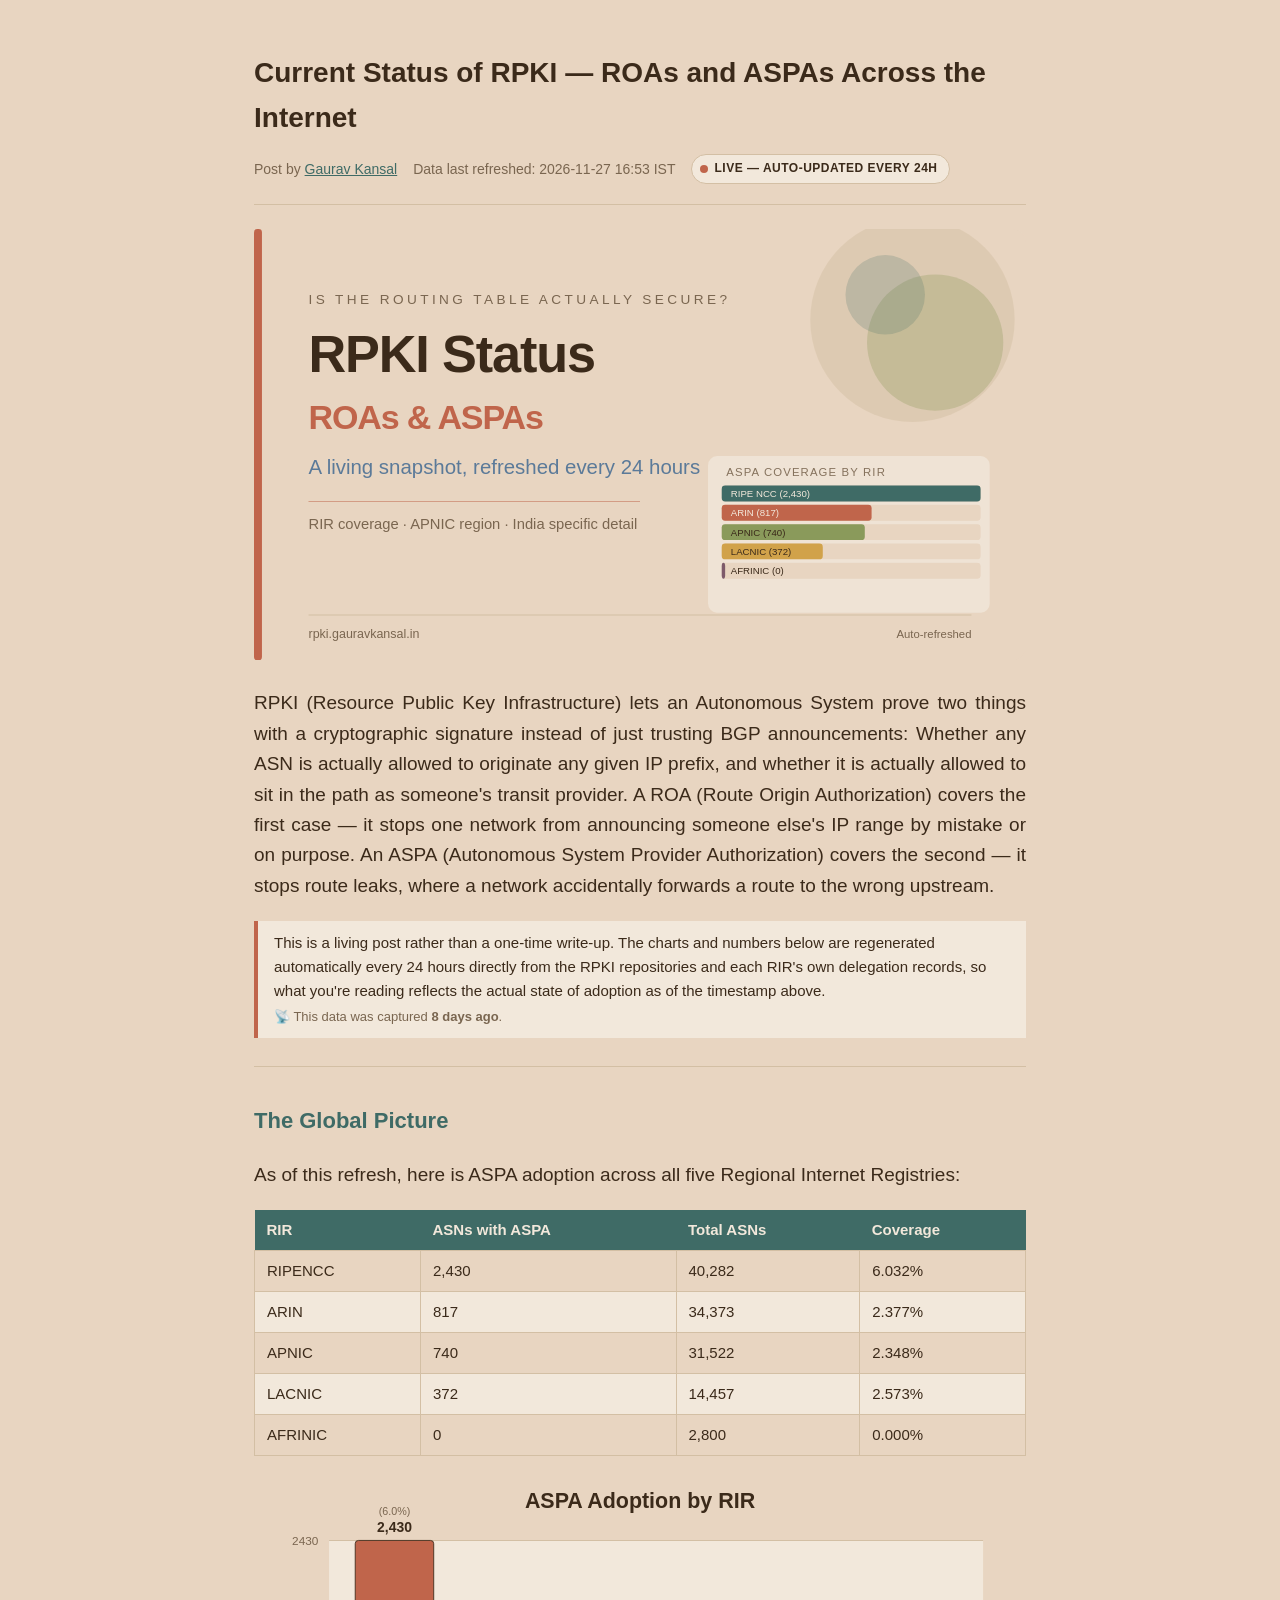
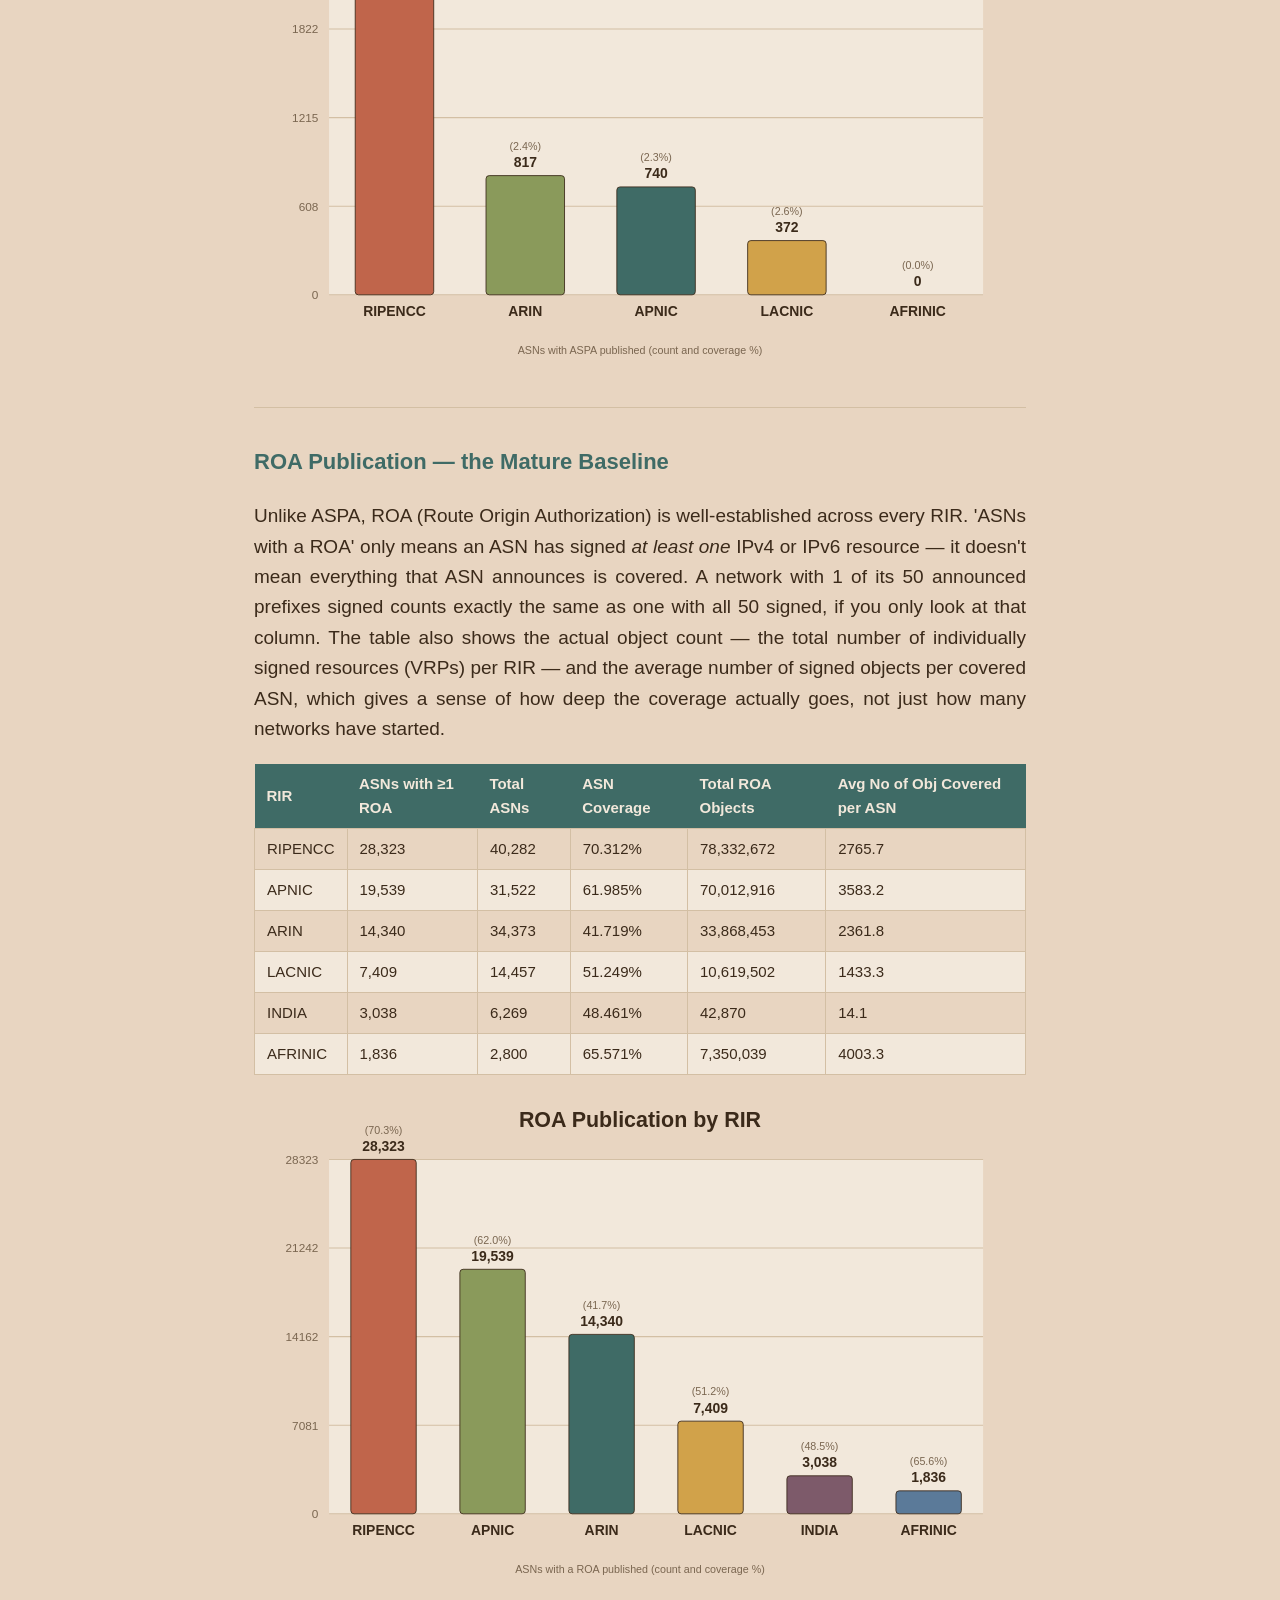
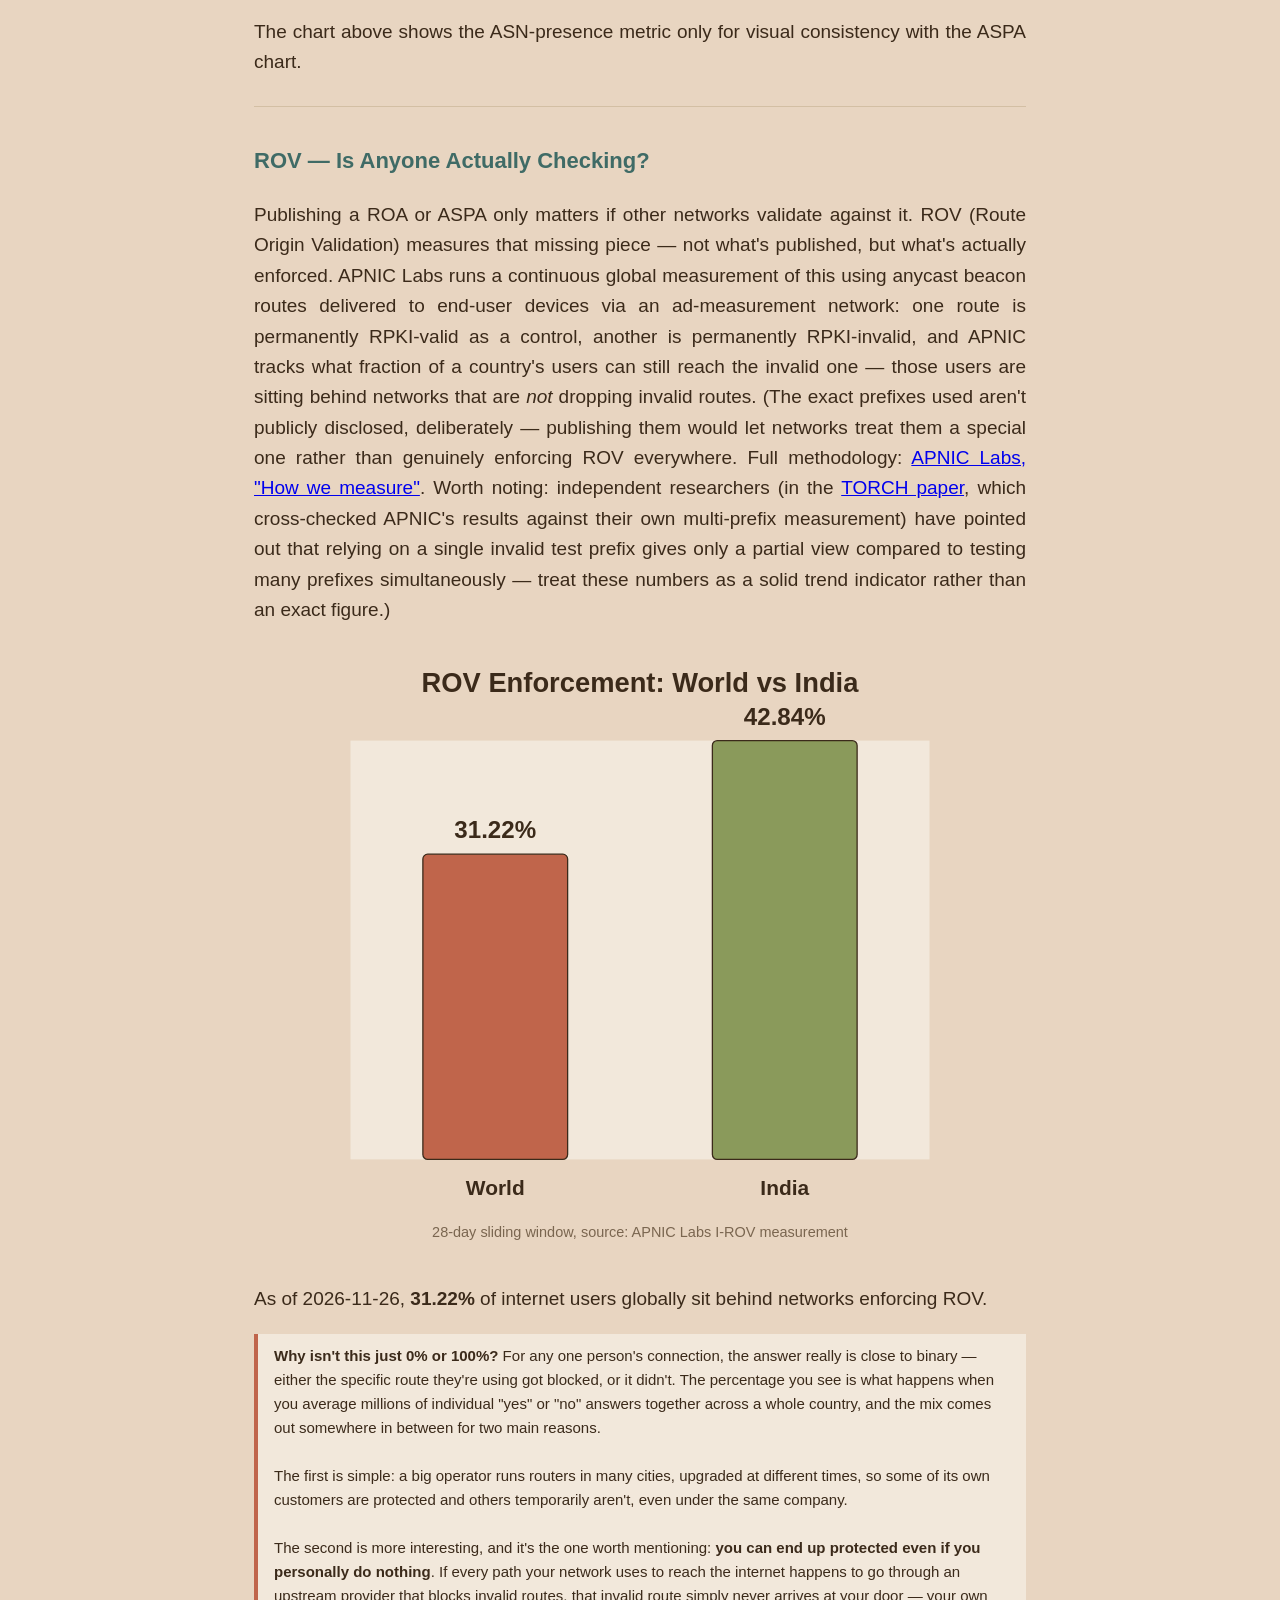
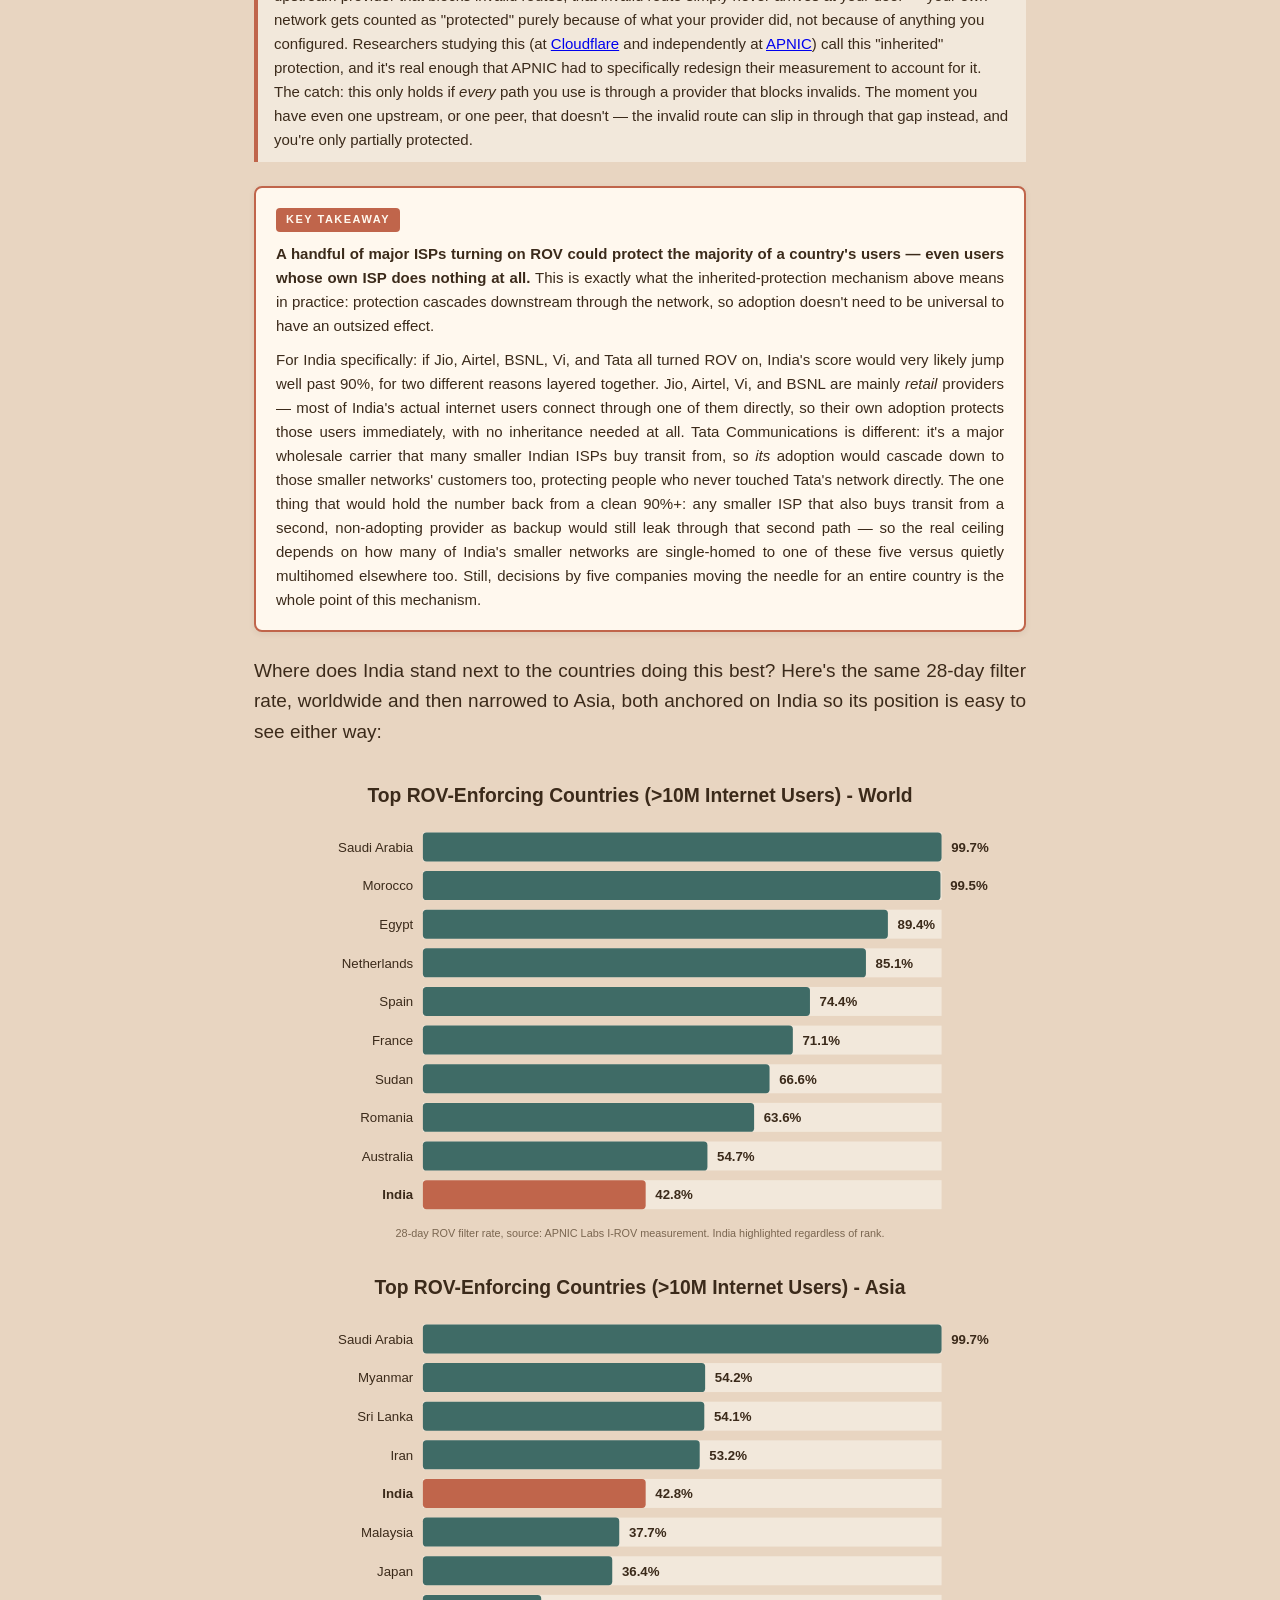
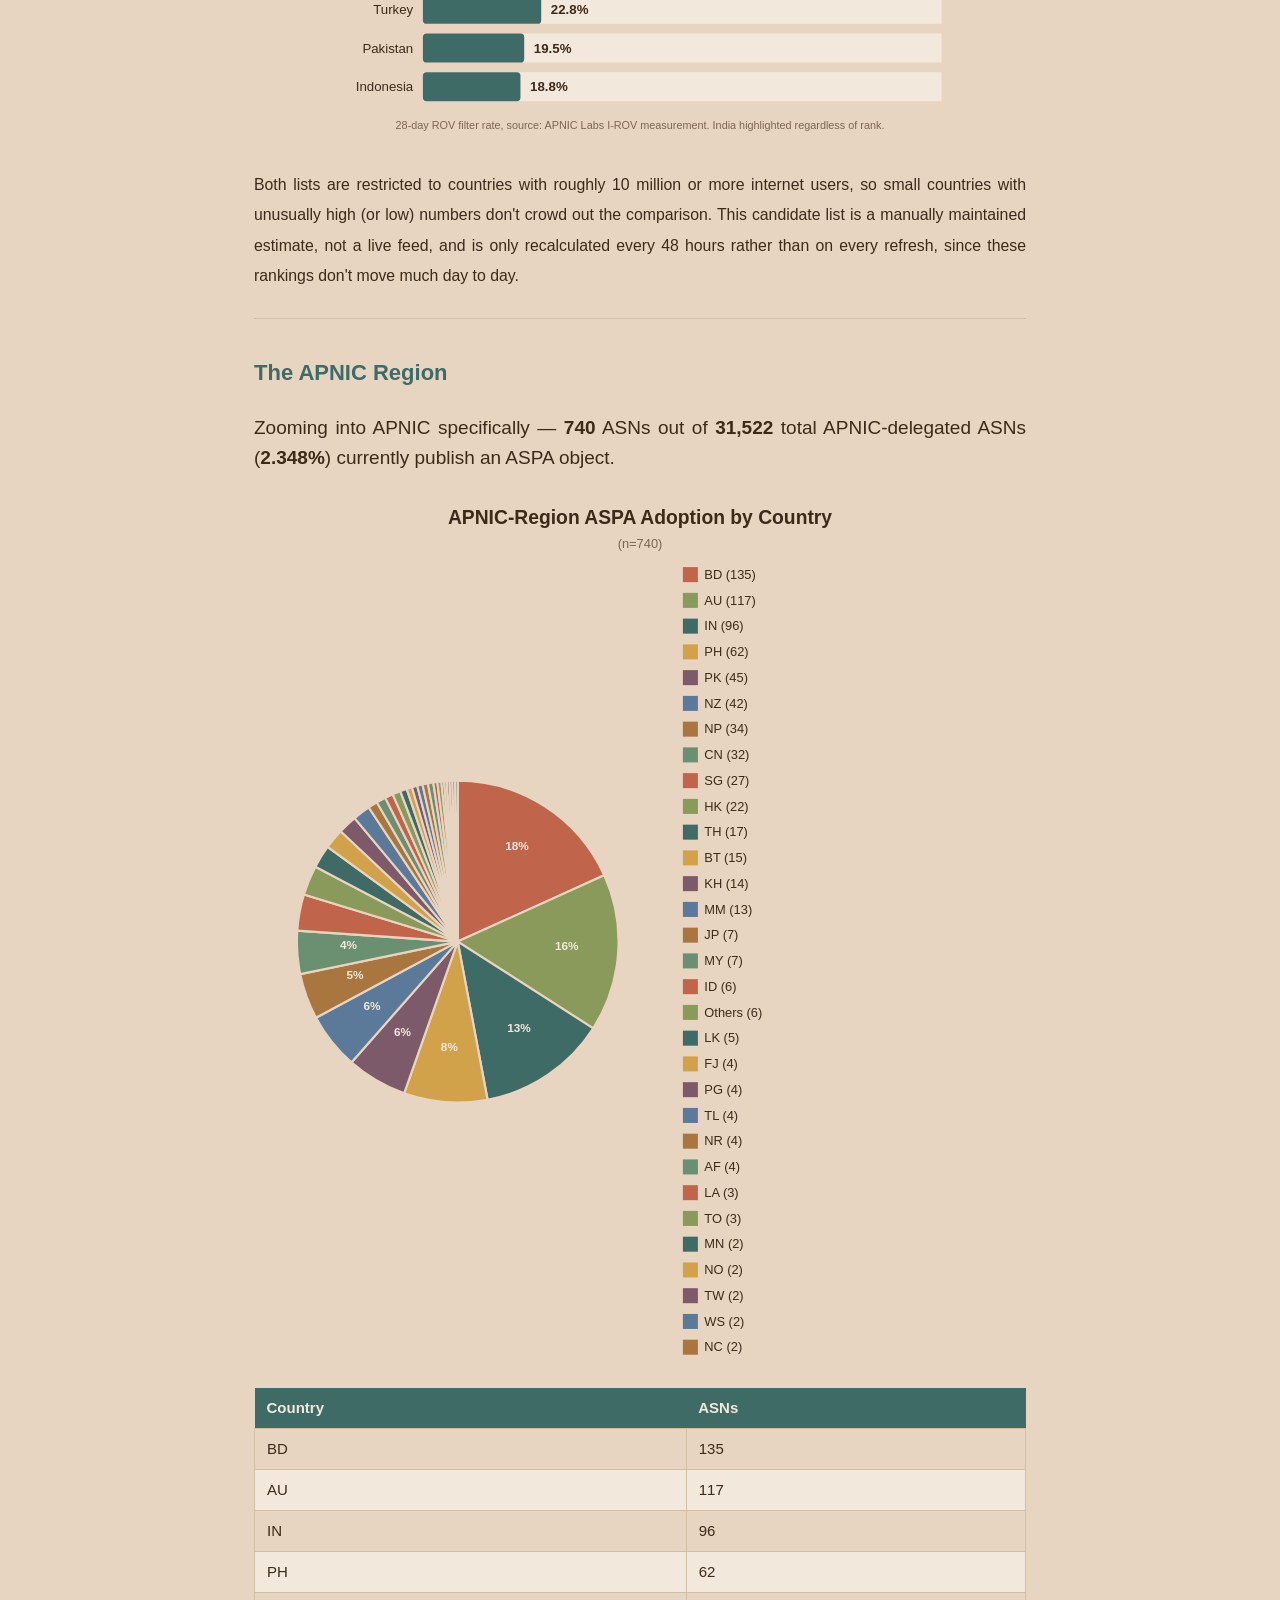
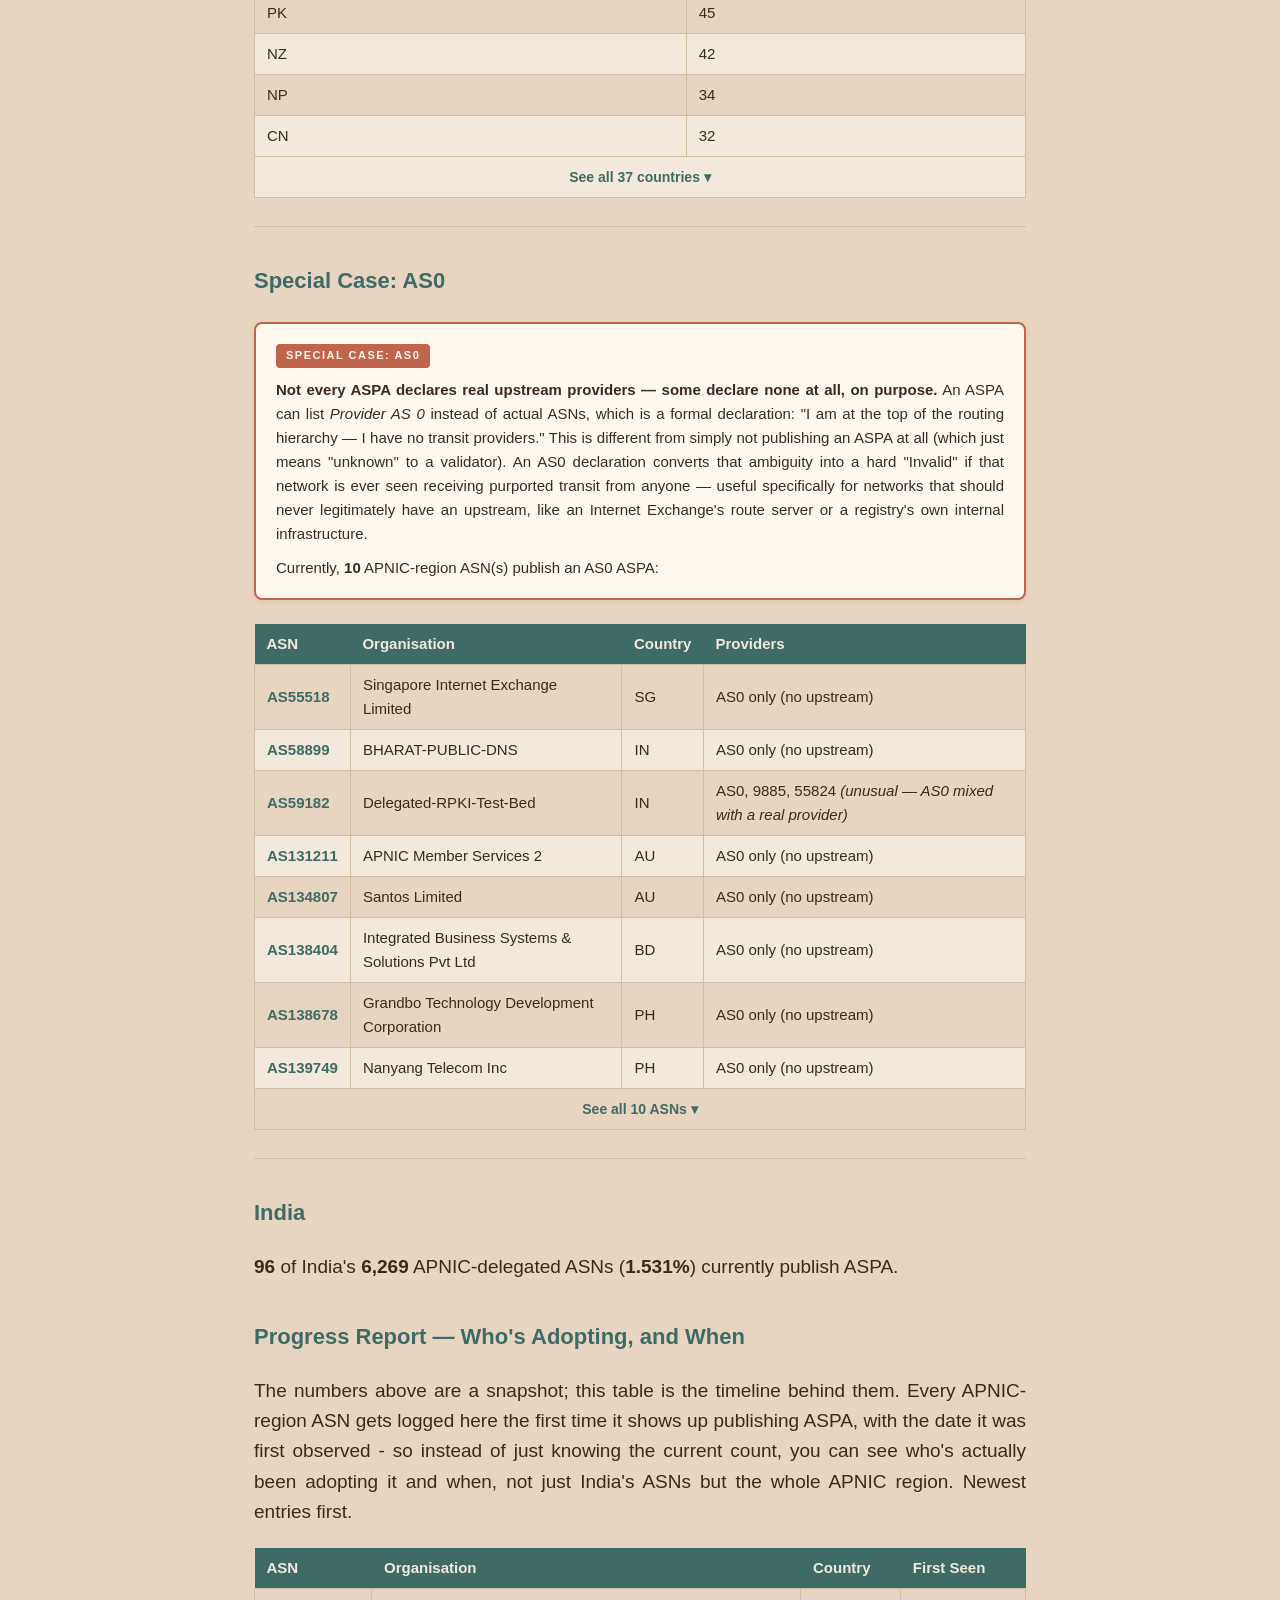
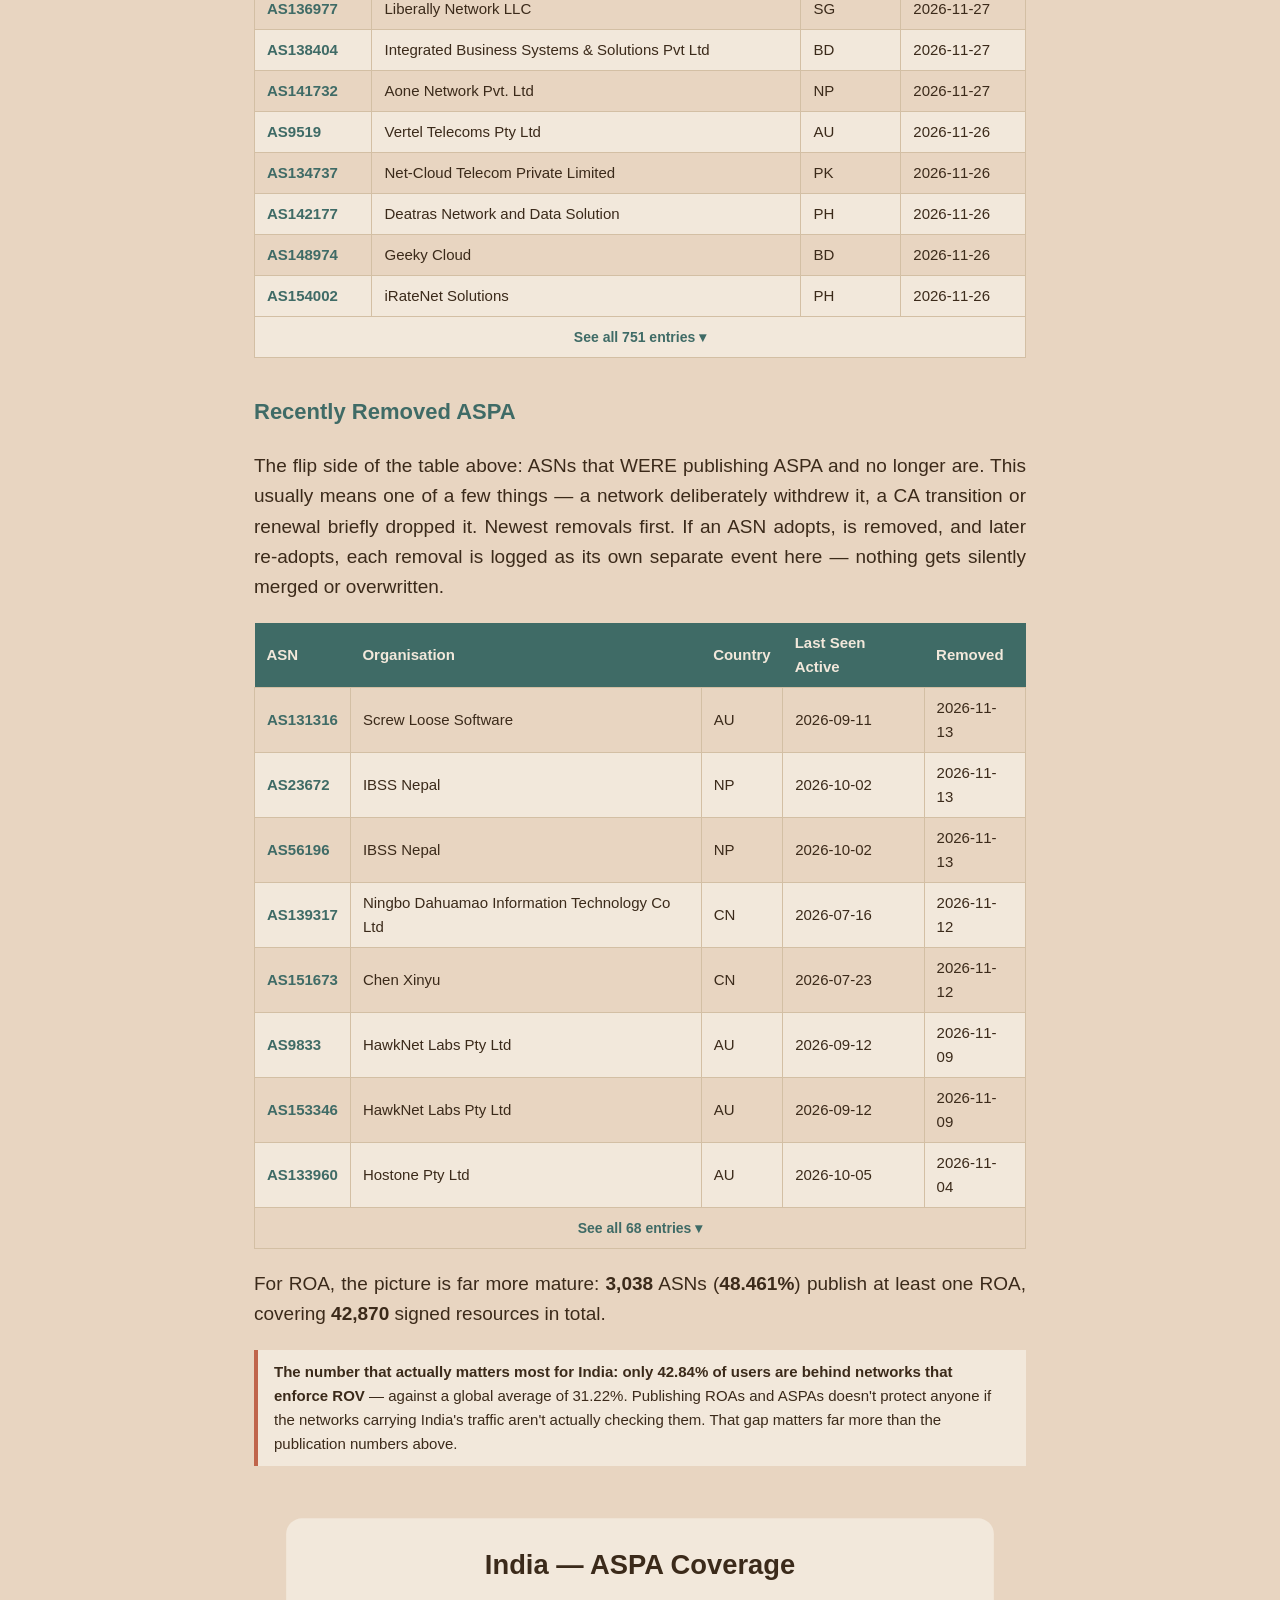
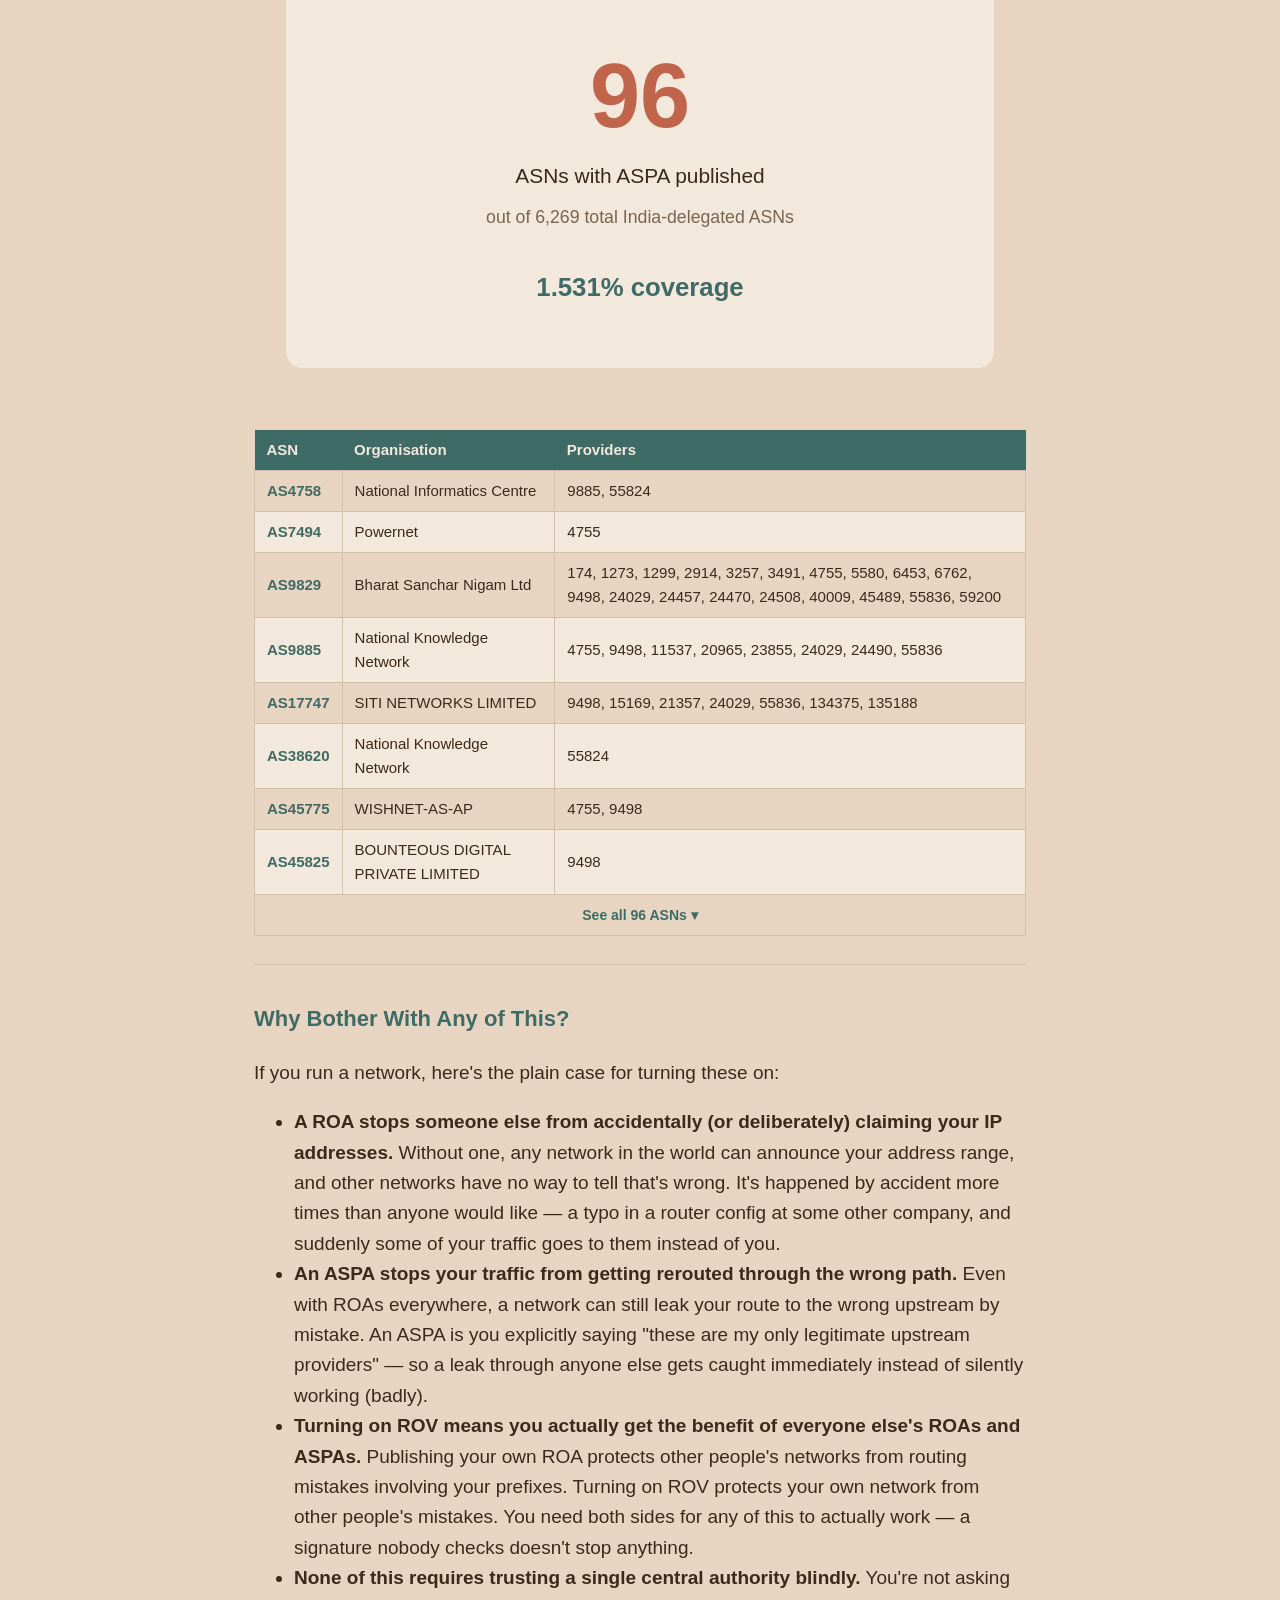
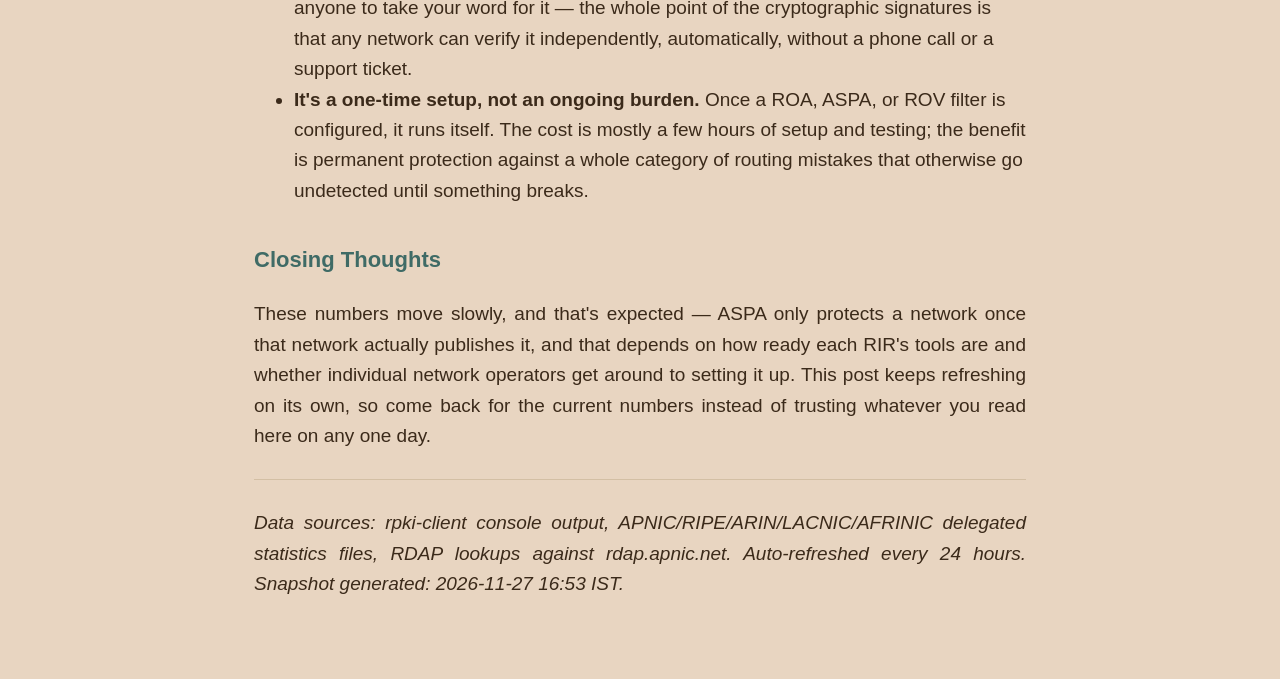
==== commit 3f4487ff: "Auto-update RPKI status data - 2026-11-27 17:09 UTC" ====
--- a/RPKI-Live-Stats-standalone.html
+++ b/RPKI-Live-Stats-standalone.html
@@ -39,7 +39,7 @@
 
   <div class="rpki-byline">
     <span>Post by <a href="https://www.gauravkansal.in/index.html" target="_blank" rel="noopener">Gaurav Kansal</a></span>
-    <span>Data last refreshed: <!--RPKI:LAST_UPDATED-->2026-11-27 10:11 IST<!--/RPKI:LAST_UPDATED--></span>
+    <span>Data last refreshed: <!--RPKI:LAST_UPDATED-->2026-11-27 16:53 IST<!--/RPKI:LAST_UPDATED--></span>
     <span class="rpki-live-badge"><span class="rpki-live-dot"></span>LIVE — AUTO-UPDATED EVERY 24H</span>
   </div>
 
@@ -95,7 +95,7 @@
        since HTML comment markers don't work inside attribute values. -->
   <rect x="412" y="226" width="228" height="14" rx="3" fill="#e8d5c1"/>
   <rect id="rpki-rank1-bar" x="412" y="226" width="0" height="14" rx="3" fill="#3f6b66"/>
-  <text x="420" y="236" font-family="Arial, sans-serif" font-size="8.5" fill="#f2e8db"><!--RPKI:RANK1_LABEL-->RIPE NCC<!--/RPKI:RANK1_LABEL--> (<!--RPKI:RANK1_COUNT-->2,428<!--/RPKI:RANK1_COUNT-->)</text>
+  <text x="420" y="236" font-family="Arial, sans-serif" font-size="8.5" fill="#f2e8db"><!--RPKI:RANK1_LABEL-->RIPE NCC<!--/RPKI:RANK1_LABEL--> (<!--RPKI:RANK1_COUNT-->2,430<!--/RPKI:RANK1_COUNT-->)</text>
 
   <rect x="412" y="243" width="228" height="14" rx="3" fill="#e8d5c1"/>
   <rect id="rpki-rank2-bar" x="412" y="243" width="0" height="14" rx="3" fill="#c0654b"/>
@@ -107,7 +107,7 @@
 
   <rect x="412" y="277" width="228" height="14" rx="3" fill="#e8d5c1"/>
   <rect id="rpki-rank4-bar" x="412" y="277" width="0" height="14" rx="3" fill="#d1a24a"/>
-  <text x="420" y="287" font-family="Arial, sans-serif" font-size="8.5" fill="#3b2a1a"><!--RPKI:RANK4_LABEL-->LACNIC<!--/RPKI:RANK4_LABEL--> (<!--RPKI:RANK4_COUNT-->371<!--/RPKI:RANK4_COUNT-->)</text>
+  <text x="420" y="287" font-family="Arial, sans-serif" font-size="8.5" fill="#3b2a1a"><!--RPKI:RANK4_LABEL-->LACNIC<!--/RPKI:RANK4_LABEL--> (<!--RPKI:RANK4_COUNT-->372<!--/RPKI:RANK4_COUNT-->)</text>
 
   <rect x="412" y="294" width="228" height="14" rx="3" fill="#e8d5c1"/>
   <rect id="rpki-rank5-bar" x="412" y="294" width="0" height="14" rx="3" fill="#7d5a6a"/>
@@ -156,8 +156,8 @@
 own delegation records, so what you're reading reflects the actual state of adoption as of
 the timestamp above.
 <div class="rpki-freshness">📡 This data was captured
-<strong id="rpki-live-age"><!--RPKI:DATA_AGE_HOURS-->1.3 hours<!--/RPKI:DATA_AGE_HOURS--> ago (at last check)</strong>.
-<span id="rpki-epoch-data" style="display:none"><!--RPKI:RPKI_EPOCH_MS-->1795754466000<!--/RPKI:RPKI_EPOCH_MS--></span>
+<strong id="rpki-live-age"><!--RPKI:DATA_AGE_HOURS-->16 minutes<!--/RPKI:DATA_AGE_HOURS--> ago (at last check)</strong>.
+<span id="rpki-epoch-data" style="display:none"><!--RPKI:RPKI_EPOCH_MS-->1795778597000<!--/RPKI:RPKI_EPOCH_MS--></span>
 </div>
 <script>
 (function() {
@@ -196,11 +196,11 @@
     <tr><th>RIR</th><th>ASNs with ASPA</th><th>Total ASNs</th><th>Coverage</th></tr>
   </thead>
   <tbody>
-    <!--RPKI:RIR_TABLE_ROWS-->    <tr><td>RIPENCC</td><td>2,428</td><td>40,282</td><td>6.028%</td></tr>
+    <!--RPKI:RIR_TABLE_ROWS-->    <tr><td>RIPENCC</td><td>2,430</td><td>40,282</td><td>6.032%</td></tr>
     <tr><td>ARIN</td><td>817</td><td>34,373</td><td>2.377%</td></tr>
     <tr><td>APNIC</td><td>740</td><td>31,522</td><td>2.348%</td></tr>
-    <tr><td>LACNIC</td><td>371</td><td>14,457</td><td>2.566%</td></tr>
-    <tr><td>AFRINIC</td><td>0</td><td>2,799</td><td>0.000%</td></tr><!--/RPKI:RIR_TABLE_ROWS-->
+    <tr><td>LACNIC</td><td>372</td><td>14,457</td><td>2.573%</td></tr>
+    <tr><td>AFRINIC</td><td>0</td><td>2,800</td><td>0.000%</td></tr><!--/RPKI:RIR_TABLE_ROWS-->
   </tbody>
 </table>
 
@@ -225,12 +225,12 @@
     <tr><th>RIR</th><th>ASNs with ≥1 ROA</th><th>Total ASNs</th><th>ASN Coverage</th><th>Total ROA Objects</th><th>Avg No of Obj Covered per ASN</th></tr>
   </thead>
   <tbody>
-    <!--RPKI:ROA_TABLE_ROWS-->    <tr><td>RIPENCC</td><td>28,320</td><td>40,282</td><td>70.304%</td><td>77,953,213</td><td>2752.6</td></tr>
-    <tr><td>APNIC</td><td>19,539</td><td>31,522</td><td>61.985%</td><td>69,709,900</td><td>3567.7</td></tr>
-    <tr><td>ARIN</td><td>14,338</td><td>34,373</td><td>41.713%</td><td>33,589,667</td><td>2342.7</td></tr>
-    <tr><td>LACNIC</td><td>7,409</td><td>14,457</td><td>51.249%</td><td>10,572,757</td><td>1427.0</td></tr>
-    <tr><td>INDIA</td><td>3,039</td><td>6,269</td><td>48.477%</td><td>42,862</td><td>14.1</td></tr>
-    <tr><td>AFRINIC</td><td>1,835</td><td>2,799</td><td>65.559%</td><td>7,317,215</td><td>3987.6</td></tr><!--/RPKI:ROA_TABLE_ROWS-->
+    <!--RPKI:ROA_TABLE_ROWS-->    <tr><td>RIPENCC</td><td>28,323</td><td>40,282</td><td>70.312%</td><td>78,332,672</td><td>2765.7</td></tr>
+    <tr><td>APNIC</td><td>19,539</td><td>31,522</td><td>61.985%</td><td>70,012,916</td><td>3583.2</td></tr>
+    <tr><td>ARIN</td><td>14,340</td><td>34,373</td><td>41.719%</td><td>33,868,453</td><td>2361.8</td></tr>
+    <tr><td>LACNIC</td><td>7,409</td><td>14,457</td><td>51.249%</td><td>10,619,502</td><td>1433.3</td></tr>
+    <tr><td>INDIA</td><td>3,038</td><td>6,269</td><td>48.461%</td><td>42,870</td><td>14.1</td></tr>
+    <tr><td>AFRINIC</td><td>1,836</td><td>2,800</td><td>65.571%</td><td>7,350,039</td><td>4003.3</td></tr><!--/RPKI:ROA_TABLE_ROWS-->
   </tbody>
 </table>
 
@@ -1303,9 +1303,9 @@
 </table>
 
 <p>
-For ROA, the picture is far more mature: <strong><!--RPKI:INDIA_ROA_COUNT-->3,039<!--/RPKI:INDIA_ROA_COUNT--></strong> ASNs
-(<strong><!--RPKI:INDIA_ROA_COVERAGE_PCT-->48.477<!--/RPKI:INDIA_ROA_COVERAGE_PCT-->%</strong>) publish at least one ROA, covering
-<strong><!--RPKI:INDIA_ROA_OBJECTS-->42,862<!--/RPKI:INDIA_ROA_OBJECTS--></strong> signed resources in total.
+For ROA, the picture is far more mature: <strong><!--RPKI:INDIA_ROA_COUNT-->3,038<!--/RPKI:INDIA_ROA_COUNT--></strong> ASNs
+(<strong><!--RPKI:INDIA_ROA_COVERAGE_PCT-->48.461<!--/RPKI:INDIA_ROA_COVERAGE_PCT-->%</strong>) publish at least one ROA, covering
+<strong><!--RPKI:INDIA_ROA_OBJECTS-->42,870<!--/RPKI:INDIA_ROA_OBJECTS--></strong> signed resources in total.
 </p>
 
 <div class="rpki-refresh-note">
@@ -1496,7 +1496,7 @@
 <p><em>
 Data sources: rpki-client console output, APNIC/RIPE/ARIN/LACNIC/AFRINIC delegated
 statistics files, RDAP lookups against rdap.apnic.net. Auto-refreshed every 24 hours.
-Snapshot generated: <!--RPKI:LAST_UPDATED-->2026-11-27 10:11 IST<!--/RPKI:LAST_UPDATED-->.
+Snapshot generated: <!--RPKI:LAST_UPDATED-->2026-11-27 16:53 IST<!--/RPKI:LAST_UPDATED-->.
 </em></p>
 
 <!--STANDALONE_CONTENT_END-->
